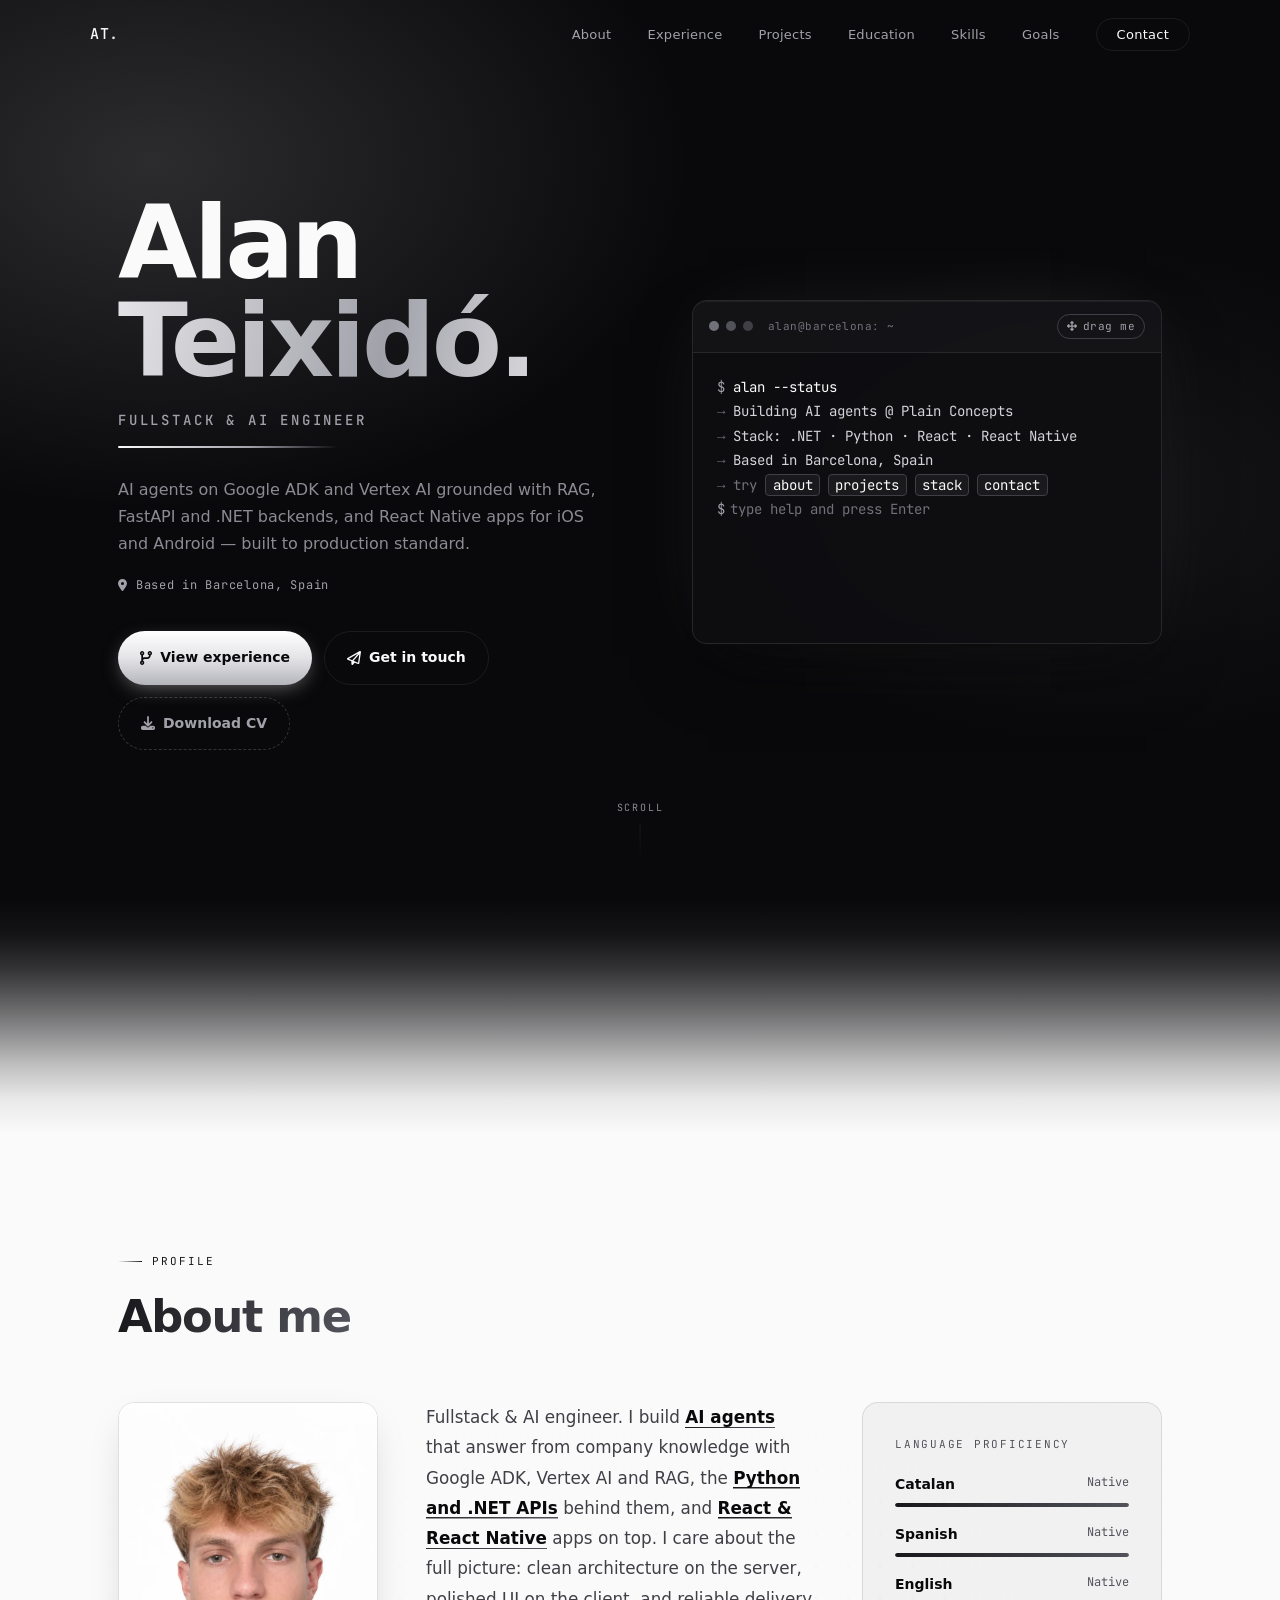
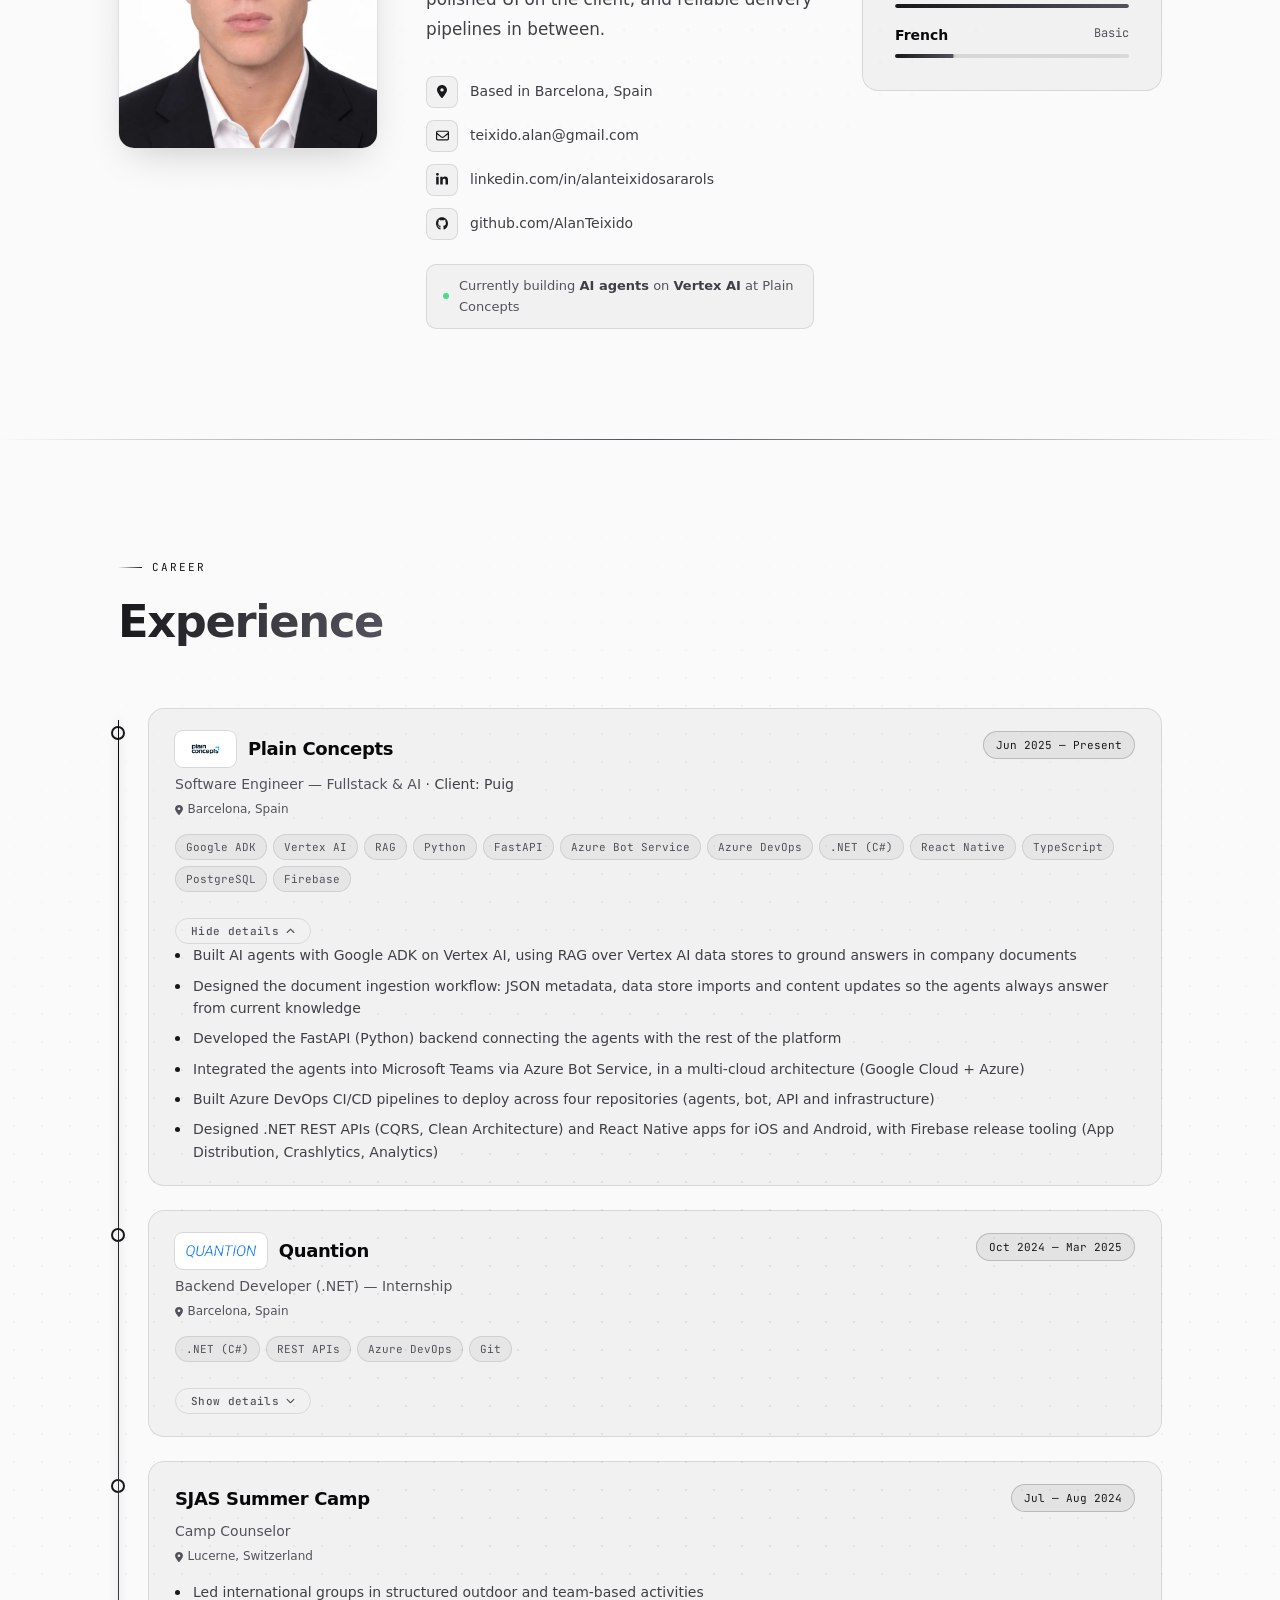
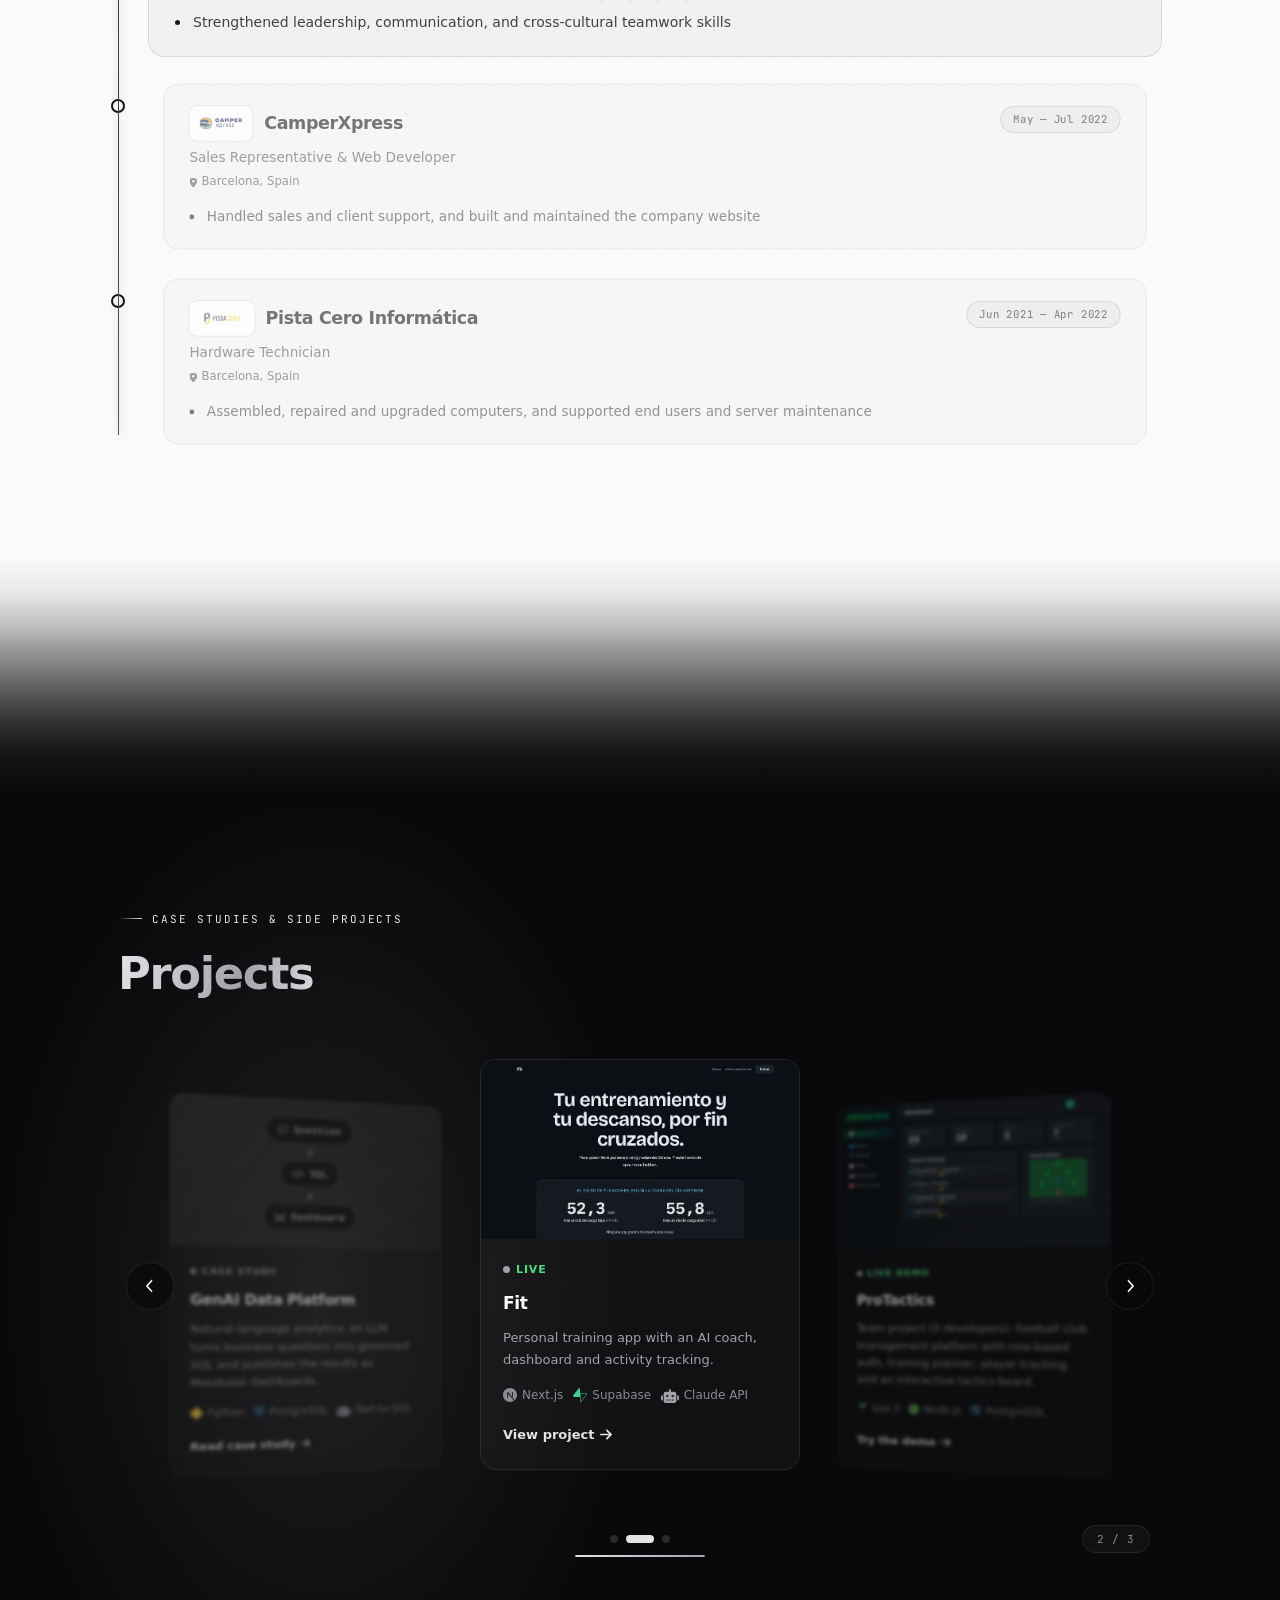
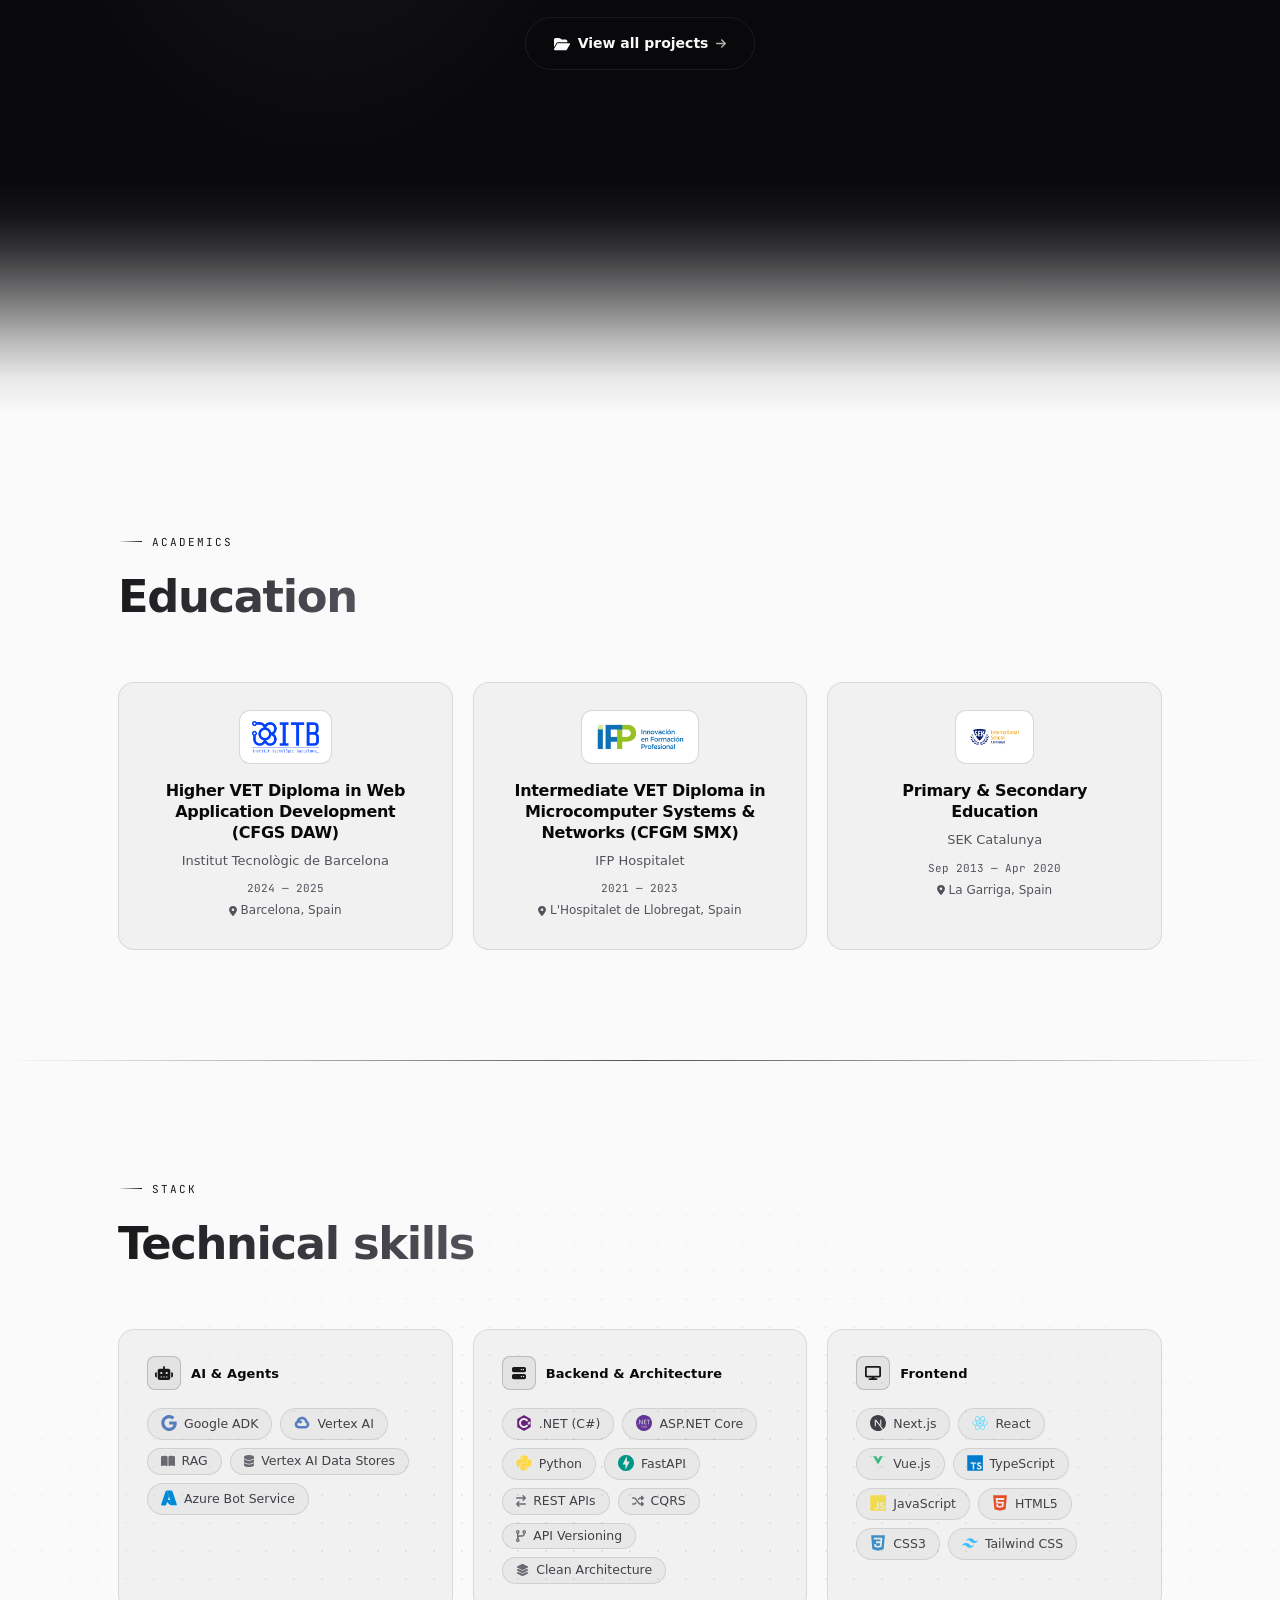
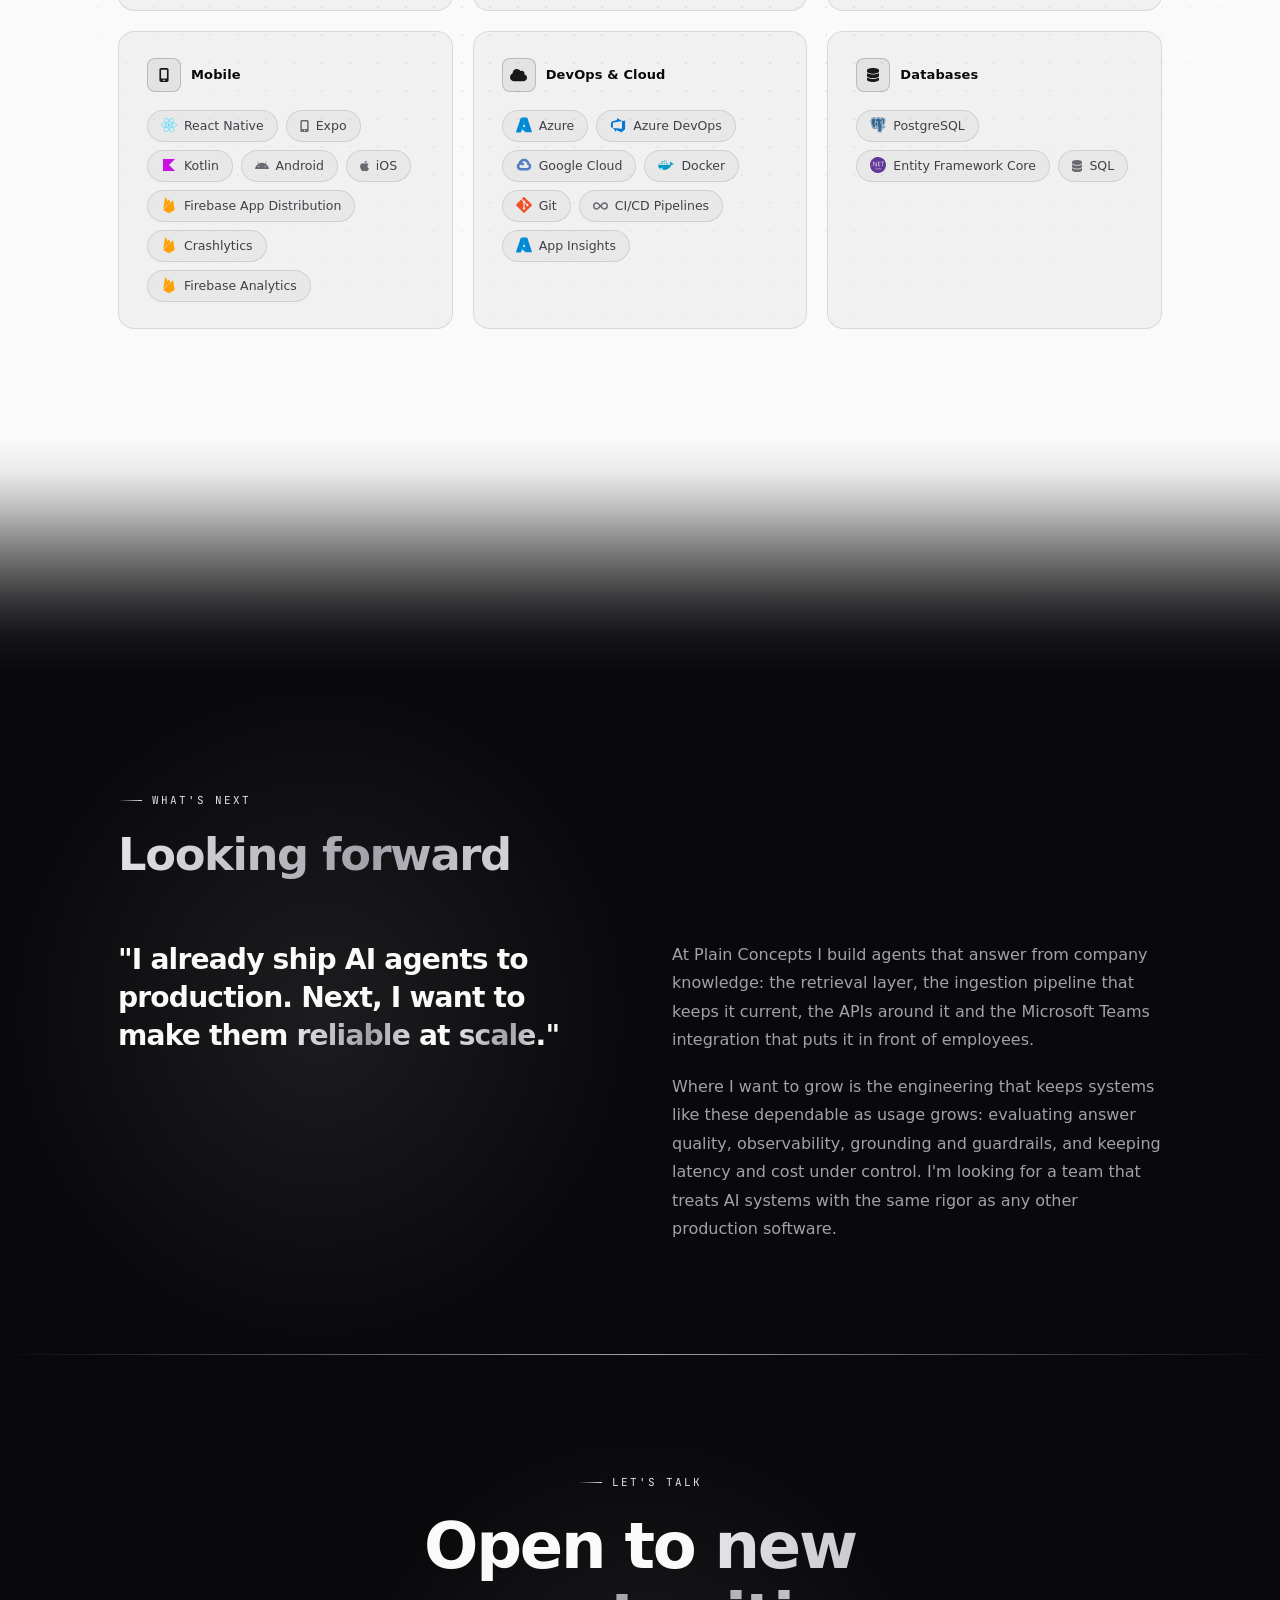
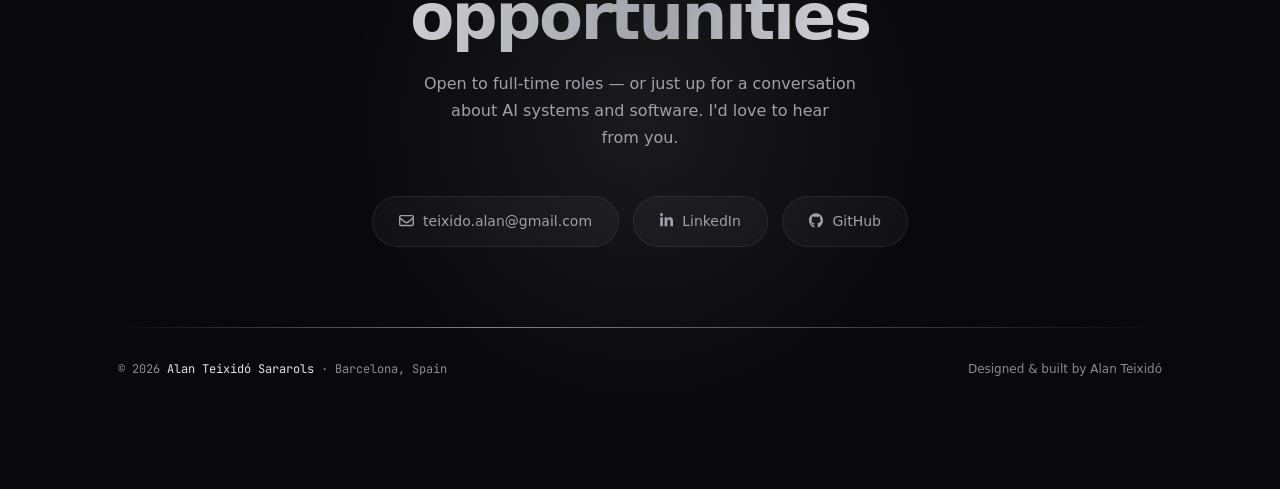
==== index.html @ acd5cee2 "feat: Plain Concepts start date (June 2025)" ====
<!doctype html>
<html lang="en">
  <head>
    <meta charset="UTF-8" />
    <meta name="viewport" content="width=device-width, initial-scale=1.0" />
    <script>
      /* Hero intro runs once per session (per tab). With reduced motion it is
         the calm version: fades and typing, nothing moves (see style.css).
         Without this class every hero element is visible from the first paint. */
      try {
        if (!sessionStorage.getItem('at-intro')) {
          sessionStorage.setItem('at-intro', '1');
          document.documentElement.classList.add('intro');
        }
      } catch (e) {}
    </script>
    <title>Alan Teixidó | Fullstack &amp; AI Engineer — Agents, APIs &amp; Mobile Apps</title>
    <meta name="description" content="Fullstack & AI Engineer building AI agents (Google ADK, Vertex AI, RAG), .NET and Python APIs, and React Native apps. Based in Barcelona, Spain." />
    <meta name="keywords" content="Alan Teixidó, AI engineer, fullstack engineer, AI agents, Google ADK, Vertex AI, RAG, FastAPI, Python, .NET, React Native, TypeScript, Barcelona" />
    <meta name="author" content="Alan Teixidó" />
    <meta name="robots" content="index, follow" />

    <!-- Canonical -->
    <link rel="canonical" href="https://alanteixido.dev/" />

    <!-- Open Graph -->
    <meta property="og:type"        content="website" />
    <meta property="og:url"         content="https://alanteixido.dev/" />
    <meta property="og:title"       content="Alan Teixidó | Fullstack & AI Engineer — Agents, APIs & Mobile Apps" />
    <meta property="og:description" content="Fullstack & AI Engineer building AI agents (Google ADK, Vertex AI, RAG), .NET and Python APIs, and React Native apps. Based in Barcelona, Spain." />
    <meta property="og:image"       content="https://alanteixido.dev/images/og-image.jpg?v=cf0322b3" />
    <meta property="og:image:width"  content="1200" />
    <meta property="og:image:height" content="630" />
    <meta property="og:image:alt"    content="Alan Teixidó — Fullstack & AI Engineer" />

    <!-- Twitter Card -->
    <meta name="twitter:card"        content="summary_large_image" />
    <meta name="twitter:title"       content="Alan Teixidó | Fullstack & AI Engineer — Agents, APIs & Mobile Apps" />
    <meta name="twitter:description" content="Fullstack & AI Engineer building AI agents (Google ADK, Vertex AI, RAG), .NET and Python APIs, and React Native apps. Based in Barcelona, Spain." />
    <meta name="twitter:image"       content="https://alanteixido.dev/images/og-image.jpg?v=cf0322b3" />

    <link rel="icon" type="image/svg+xml" href="favicon.svg?v=673fcd8c" />

    <!-- Fonts: self-hosted (@font-face at the top of style.css). The headline
         and body faces are preloaded because the first screen needs them. -->
    <link rel="preload" href="fonts/space-grotesk-v22-latin.woff2?v=0f3474ee" as="font" type="font/woff2" crossorigin />
    <link rel="preload" href="fonts/plus-jakarta-sans-v12-latin.woff2?v=a180dc40" as="font" type="font/woff2" crossorigin />

    <!-- Icons: only the ones in use, as CSS masks (scripts/build-icons.js) -->
    <link rel="stylesheet" href="icons.css?v=36da3a7d" />

    <!-- Styles -->
    <link rel="stylesheet" href="style.css?v=a8df3bdc" />

    <meta name="theme-color" content="#09090b" />

    <!-- Structured data (SEO) -->
    <script type="application/ld+json">
    {
      "@context": "https://schema.org",
      "@type": "Person",
      "name": "Alan Teixidó",
      "url": "https://alanteixido.dev/",
      "image": "https://alanteixido.dev/images/alan-teixido.jpg?v=fb3fc7eb",
      "jobTitle": "Fullstack & AI Engineer",
      "worksFor": { "@type": "Organization", "name": "Plain Concepts" },
      "address": { "@type": "PostalAddress", "addressLocality": "Barcelona", "addressCountry": "ES" },
      "email": "mailto:teixido.alan@gmail.com",
      "sameAs": [
        "https://www.linkedin.com/in/alanteixidosararols",
        "https://github.com/AlanTeixido"
      ],
      "knowsAbout": ["AI agents", "Google ADK", "Vertex AI", "Retrieval-augmented generation", "Python", "FastAPI", ".NET", "C#", "ASP.NET Core", "React", "React Native", "TypeScript", "PostgreSQL", "Azure", "Google Cloud", "Azure DevOps"],
      "knowsLanguage": ["ca", "es", "en", "fr"]
    }
    </script>
  </head>
  <body>
    <a href="#about" class="skip-link">Skip to content</a>

    <!-- ─── NAV ─────────────────────────────────────────────────────────── -->
    <nav id="navbar">
      <div class="nav-inner">
        <a href="#hero" class="nav-logo">AT<span>.</span></a>
        <ul class="nav-links">
          <li><a href="#about">About</a></li>
          <li><a href="#experience">Experience</a></li>
          <li><a href="#projects">Projects</a></li>
          <li><a href="#education">Education</a></li>
          <li><a href="#skills">Skills</a></li>
          <li><a href="#goals">Goals</a></li>
          <li><a href="#contact" class="nav-cta">Contact</a></li>
        </ul>
        <button class="hamburger" id="hamburger" aria-label="Open menu" aria-expanded="false" aria-controls="mobileMenu">
          <span></span><span></span><span></span>
        </button>
      </div>
    </nav>

    <!-- Mobile nav (toggled by hamburger) -->
    <nav class="mobile-menu" id="mobileMenu">
      <a href="#about" onclick="closeMobile()">About</a>
      <a href="#experience" onclick="closeMobile()">Experience</a>
      <a href="#projects" onclick="closeMobile()">Projects</a>
      <a href="#education" onclick="closeMobile()">Education</a>
      <a href="#skills" onclick="closeMobile()">Skills</a>
      <a href="#goals" onclick="closeMobile()">Goals</a>
      <a href="#contact" onclick="closeMobile()">Contact</a>
    </nav>

    <!-- ─── HERO ─────────────────────────────────────────────────────────── -->
    <section id="hero" data-section-theme="dark">
      <div class="container">
        <div class="hero-grid">
          <div class="hero-content">
            <h1 class="hero-name">
              <span class="hero-line1">Alan</span><br />
              <span class="line2">Teixidó.</span>
            </h1>

            <p class="hero-title">Fullstack &amp; AI Engineer</p>
            <div class="hero-rule" aria-hidden="true"></div>

            <p class="hero-tagline">
              AI agents on Google ADK and Vertex AI grounded with RAG, FastAPI
              and .NET backends, and React Native apps for iOS and Android —
              built to production standard.
            </p>

            <p class="hero-location">
              <i class="fa-solid fa-location-dot" aria-hidden="true"></i>
              Based in Barcelona, Spain
            </p>

            <div class="hero-actions">
              <a href="#experience" class="btn btn-primary">
                <i class="fa-solid fa-code-branch"></i> View experience
              </a>
              <a href="#contact" class="btn btn-secondary">
                <i class="fa-regular fa-paper-plane"></i> Get in touch
              </a>
              <a href="/cv/Alan_Teixido_CV.pdf" download class="btn btn-ghost">
                <i class="fa-solid fa-download"></i> Download CV
              </a>
            </div>
          </div>

          <!-- Status terminal: real text, typed out after the intro on the first visit -->
          <aside class="hero-term" aria-label="Terminal">
            <div class="term-bar" aria-hidden="true">
              <span class="term-dot"></span><span class="term-dot"></span><span class="term-dot"></span>
              <span class="term-name">alan@barcelona: ~</span>
            </div>
            <div class="term-body">
              <p class="term-line"><span class="term-prompt">$</span> <span class="term-cmd">alan --status</span></p>
              <p class="term-line"><span class="term-arrow">→</span> Building AI agents @ Plain Concepts</p>
              <p class="term-line"><span class="term-arrow">→</span> Stack: .NET · Python · React · React&nbsp;Native</p>
              <p class="term-line"><span class="term-arrow">→</span> Based in Barcelona, Spain</p>
              <!-- terminal.js turns the chips into buttons and this prompt into an input -->
              <p class="term-hint"><span class="term-arrow">→</span> try <span class="term-chip">about</span> <span class="term-chip">projects</span> <span class="term-chip">stack</span> <span class="term-chip">contact</span></p>
              <p class="term-prompt-line"><span class="term-prompt">$</span> <span class="term-caret" aria-hidden="true"></span></p>
            </div>
          </aside>
        </div>
      </div>

      <div class="hero-scroll-hint">
        <span>Scroll</span>
        <div class="scroll-line"></div>
      </div>
    </section>

    <!-- ─── ABOUT ────────────────────────────────────────────────────────── -->
    <section id="about" data-section-theme="light">
      <div class="container">
        <div class="reveal">
          <span class="section-label">Profile</span>
          <h2 class="section-title">About me</h2>
        </div>

        <div class="about-grid">
          <!-- Photo -->
          <div class="about-photo-col reveal reveal-delay-1">
            <div class="about-photo-wrap">
              <img
                src="images/alan-teixido.webp?v=03eca435"
                alt="Alan Teixidó, Fullstack &amp; AI Engineer"
                class="about-photo"
                width="720"
                height="960"
                loading="lazy"
                decoding="async"
              />
            </div>
          </div>

          <!-- Bio + contact -->
          <div class="about-left reveal reveal-delay-2">
            <p class="about-bio">
              Fullstack &amp; AI engineer. I build <strong>AI agents</strong>
              that answer from company knowledge with Google ADK, Vertex AI and
              RAG, the <strong>Python and .NET APIs</strong> behind them, and
              <strong>React &amp; React Native</strong> apps on top. I care
              about the full picture: clean architecture on the server,
              polished UI on the client, and reliable delivery pipelines in
              between.
            </p>
            <ul class="about-contact-list">
              <li>
                <i class="fa-solid fa-location-dot"></i>
                Based in Barcelona, Spain
              </li>
              <li>
                <i class="fa-regular fa-envelope"></i>
                <a href="mailto:teixido.alan@gmail.com"
                  >teixido.alan@gmail.com</a
                >
              </li>
              <li>
                <i class="fa-brands fa-linkedin-in"></i>
                <a href="https://www.linkedin.com/in/alanteixidosararols" target="_blank" rel="noopener">linkedin.com/in/alanteixidosararols</a>
              </li>
              <li>
                <i class="fa-brands fa-github"></i>
                <a href="https://github.com/AlanTeixido" target="_blank" rel="noopener">github.com/AlanTeixido</a>
              </li>
            </ul>

            <div class="about-status">
              <div class="about-status-dot"></div>
              <span>Currently building <strong>AI agents</strong> on <strong>Vertex AI</strong> at Plain Concepts</span>
            </div>
          </div>

          <!-- Languages -->
          <div class="about-right reveal reveal-delay-3">
            <div class="about-card">
              <div class="about-card-title">Language proficiency</div>
              <div class="langs-grid">
                <div class="lang-item">
                  <div class="lang-top">
                    <span class="lang-name">Catalan</span>
                    <span class="lang-level">Native</span>
                  </div>
                  <div class="lang-bar">
                    <div class="lang-bar-fill" data-width="1"></div>
                  </div>
                </div>
                <div class="lang-item">
                  <div class="lang-top">
                    <span class="lang-name">Spanish</span>
                    <span class="lang-level">Native</span>
                  </div>
                  <div class="lang-bar">
                    <div class="lang-bar-fill" data-width="1"></div>
                  </div>
                </div>
                <div class="lang-item">
                  <div class="lang-top">
                    <span class="lang-name">English</span>
                    <span class="lang-level">Native</span>
                  </div>
                  <div class="lang-bar">
                    <div class="lang-bar-fill" data-width="1"></div>
                  </div>
                </div>
                <div class="lang-item">
                  <div class="lang-top">
                    <span class="lang-name">French</span>
                    <span class="lang-level">Basic</span>
                  </div>
                  <div class="lang-bar">
                    <div class="lang-bar-fill" data-width="0.25"></div>
                  </div>
                </div>
              </div>
            </div>
          </div>
        </div>
      </div>
    </section>

    <!-- ─── EXPERIENCE ────────────────────────────────────────────────────── -->
    <section id="experience" data-section-theme="light">
      <div class="container">
        <div class="experience-header reveal">
          <span class="section-label">Career</span>
          <h2 class="section-title">Experience</h2>
        </div>

        <div class="timeline">
          <!-- Plain Concepts -->
          <div class="timeline-item reveal reveal-delay-1">
            <div class="timeline-dot"></div>
            <div class="timeline-card">
              <div class="timeline-header">
                <div class="timeline-company-wrap">
                  <div class="timeline-logo">
                    <img src="images/logo_plain.png?v=20c978dc" alt="Plain Concepts" loading="lazy" />
                  </div>
                  <div class="timeline-company">Plain Concepts</div>
                </div>
                <div class="timeline-period">Jun 2025 — Present</div>
              </div>
              <div class="timeline-role">
                Software Engineer — Fullstack &amp; AI
                <span class="timeline-client">· Client: Puig</span>
              </div>
              <div class="timeline-location">
                <i class="fa-solid fa-location-dot" style="font-size: 10px"></i>
                Barcelona, Spain
              </div>
              <div class="timeline-stack">
                <span class="stack-pill">Google ADK</span>
                <span class="stack-pill">Vertex AI</span>
                <span class="stack-pill">RAG</span>
                <span class="stack-pill">Python</span>
                <span class="stack-pill">FastAPI</span>
                <span class="stack-pill">Azure Bot Service</span>
                <span class="stack-pill">Azure DevOps</span>
                <span class="stack-pill">.NET (C#)</span>
                <span class="stack-pill">React Native</span>
                <span class="stack-pill">TypeScript</span>
                <span class="stack-pill">PostgreSQL</span>
                <span class="stack-pill">Firebase</span>
              </div>
              <ul class="timeline-bullets">
                <li>
                  Built AI agents with Google ADK on Vertex AI, using RAG over
                  Vertex AI data stores to ground answers in company documents
                  <!-- TODO: métrica (p. ej. nº de agentes, documentos o usuarios) -->
                </li>
                <li>
                  Designed the document ingestion workflow: JSON metadata, data
                  store imports and content updates so the agents always answer
                  from current knowledge
                  <!-- TODO: métrica (p. ej. volumen de documentos, frecuencia de actualización) -->
                </li>
                <li>
                  Developed the FastAPI (Python) backend connecting the agents
                  with the rest of the platform
                </li>
                <li>
                  Integrated the agents into Microsoft Teams via Azure Bot
                  Service, in a multi-cloud architecture (Google Cloud + Azure)
                  <!-- TODO: métrica (p. ej. empleados con acceso) -->
                </li>
                <li>
                  Built Azure DevOps CI/CD pipelines to deploy across four
                  repositories (agents, bot, API and infrastructure)
                  <!-- TODO: métrica (p. ej. tiempo de despliegue) -->
                </li>
                <li>
                  Designed .NET REST APIs (CQRS, Clean Architecture) and React
                  Native apps for iOS and Android, with Firebase release tooling
                  (App Distribution, Crashlytics, Analytics)
                  <!-- TODO: métrica (p. ej. crash-free rate, tiempo de release) -->
                </li>
              </ul>
            </div>
          </div>

          <!-- Quantion -->
          <div class="timeline-item reveal reveal-delay-2">
            <div class="timeline-dot"></div>
            <div class="timeline-card">
              <div class="timeline-header">
                <div class="timeline-company-wrap">
                  <div class="timeline-logo">
                    <img src="images/logo_quantion.png?v=ba24d74d" alt="Quantion" loading="lazy" />
                  </div>
                  <div class="timeline-company">Quantion</div>
                </div>
                <div class="timeline-period">Oct 2024 — Mar 2025</div>
              </div>
              <div class="timeline-role">
                Backend Developer (.NET) — Internship
              </div>
              <div class="timeline-location">
                <i class="fa-solid fa-location-dot" style="font-size: 10px"></i>
                Barcelona, Spain
              </div>
              <div class="timeline-stack">
                <span class="stack-pill">.NET (C#)</span>
                <span class="stack-pill">REST APIs</span>
                <span class="stack-pill">Azure DevOps</span>
                <span class="stack-pill">Git</span>
              </div>
              <ul class="timeline-bullets">
                <li>
                  Shipped backend features in .NET (C#) within a live
                  production codebase from day one
                </li>
                <li>
                  Built and validated REST API endpoints with automated test
                  coverage to ensure reliability
                </li>
                <li>
                  Refactored legacy code applying Clean Code principles and
                  established architectural patterns
                </li>
                <li>
                  Contributed to iterative delivery cycles within a
                  cross-functional Scrum team
                </li>
              </ul>
            </div>
          </div>

          <!-- SJAS -->
          <div class="timeline-item reveal reveal-delay-3">
            <div class="timeline-dot"></div>
            <div class="timeline-card non-tech non-tech--visible">
              <div class="timeline-header">
                <div class="timeline-company">SJAS Summer Camp</div>
                <div class="timeline-period">Jul — Aug 2024</div>
              </div>
              <div class="timeline-role">Camp Counselor</div>
              <div class="timeline-location">
                <i class="fa-solid fa-location-dot" style="font-size: 10px"></i>
                Lucerne, Switzerland
              </div>
              <ul class="timeline-bullets">
                <li>
                  Led international groups in structured outdoor and team-based
                  activities
                </li>
                <li>
                  Strengthened leadership, communication, and cross-cultural
                  teamwork skills
                </li>
              </ul>
            </div>
          </div>

          <!-- CamperXpress -->
          <div class="timeline-item reveal reveal-delay-4">
            <div class="timeline-dot"></div>
            <div class="timeline-card non-tech">
              <div class="timeline-header">
                <div class="timeline-company-wrap">
                  <div class="timeline-logo">
                    <img src="images/logo_camper.webp?v=48087310" alt="CamperXpress" loading="lazy" />
                  </div>
                  <div class="timeline-company">CamperXpress</div>
                </div>
                <div class="timeline-period">May — Jul 2022</div>
              </div>
              <div class="timeline-role">
                Sales Representative &amp; Web Developer
              </div>
              <div class="timeline-location">
                <i class="fa-solid fa-location-dot" style="font-size: 10px"></i>
                Barcelona, Spain
              </div>
              <ul class="timeline-bullets">
                <li>Handled sales and client support, and built and maintained the company website</li>
              </ul>
            </div>
          </div>

          <!-- Pista Cero -->
          <div class="timeline-item reveal reveal-delay-5">
            <div class="timeline-dot"></div>
            <div class="timeline-card non-tech">
              <div class="timeline-header">
                <div class="timeline-company-wrap">
                  <div class="timeline-logo">
                    <img
                      src="images/logo_pistazero.webp?v=5b0f1dd9" loading="lazy"
                      alt="Pista Cero Informática"
                    />
                  </div>
                  <div class="timeline-company">Pista Cero Informática</div>
                </div>
                <div class="timeline-period">Jun 2021 — Apr 2022</div>
              </div>
              <div class="timeline-role">Hardware Technician</div>
              <div class="timeline-location">
                <i class="fa-solid fa-location-dot" style="font-size: 10px"></i>
                Barcelona, Spain
              </div>
              <ul class="timeline-bullets">
                <li>Assembled, repaired and upgraded computers, and supported end users and server maintenance</li>
              </ul>
            </div>
          </div>
        </div>
      </div>
    </section>

    <!-- ─── PERSONAL PROJECTS ────────────────────────────────────────────── -->
    <section id="projects" data-section-theme="dark">
      <div class="container">
        <div class="reveal">
          <span class="section-label">Case studies &amp; side projects</span>
          <h2 class="section-title">Projects</h2>
        </div>

        <!-- ─── 3D PROJECTS CAROUSEL ──────────────────────────────────── -->
        <div class="proj-car-wrap reveal">

          <a href="projects.html#genai-data-platform" class="pp-card proj-slide" data-idx="0">
            <div class="pp-thumb pp-thumb--flow" aria-hidden="true">
              <div class="pp-flow">
                <span class="pp-flow-step"><i class="fa-regular fa-comment"></i>Question</span>
                <i class="fa-solid fa-arrow-down pp-flow-arrow"></i>
                <span class="pp-flow-step"><i class="fa-solid fa-code"></i>SQL</span>
                <i class="fa-solid fa-arrow-down pp-flow-arrow"></i>
                <span class="pp-flow-step"><i class="fa-solid fa-chart-column"></i>Dashboard</span>
              </div>
            </div>
            <div class="pp-body">
              <div class="pp-live pp-live--case"><span class="fp-live-dot"></span> Case study</div>
              <h3 class="pp-title">GenAI Data Platform</h3>
              <p class="pp-desc">Natural-language analytics: an LLM turns business questions into governed SQL and publishes the results as Metabase dashboards.</p>
              <div class="pp-tech">
                <span><i class="devicon-python-plain colored"></i> Python</span>
                <span><i class="devicon-postgresql-plain colored"></i> PostgreSQL</span>
                <span><i class="fa-solid fa-robot" style="color:var(--accent-cyan)"></i> Text-to-SQL</span>
              </div>
              <div class="pp-cta">Read case study <i class="fa-solid fa-arrow-right"></i></div>
            </div>
          </a>

          <a href="https://fit.alanteixido.dev" target="_blank" rel="noopener" class="pp-card proj-slide" data-idx="1">
            <div class="pp-thumb">
              <img src="images/fit_preview.webp?v=8e557abe" alt="Fit — training and recovery app" loading="lazy" />
            </div>
            <div class="pp-body">
              <div class="pp-live"><span class="fp-live-dot"></span> Live</div>
              <h3 class="pp-title">Fit</h3>
              <p class="pp-desc">Personal training app with an AI coach, dashboard and activity tracking.</p>
              <div class="pp-tech">
                <span><i class="devicon-nextjs-plain"></i> Next.js</span>
                <span><i class="devicon-supabase-plain colored"></i> Supabase</span>
                <span><i class="fa-solid fa-robot" style="color:var(--accent-cyan)"></i> Claude API</span>
              </div>
              <div class="pp-cta">View project <i class="fa-solid fa-arrow-right"></i></div>
            </div>
          </a>

          <a href="https://alanteixido.github.io/ProTactics/" target="_blank" rel="noopener" class="pp-card proj-slide" data-idx="2">
            <div class="pp-thumb">
              <img src="images/protactics_preview.svg?v=bac0905b" alt="ProTactics — Football Club Management" loading="lazy" />
            </div>
            <div class="pp-body">
              <div class="pp-live"><span class="fp-live-dot"></span> Live demo</div>
              <h3 class="pp-title">ProTactics</h3>
              <p class="pp-desc">Team project (3 developers): football club management platform with role-based auth, training planner, player tracking and an interactive tactics board.</p>
              <div class="pp-tech">
                <span><i class="devicon-vuejs-plain colored"></i> Vue 3</span>
                <span><i class="devicon-nodejs-plain colored"></i> Node.js</span>
                <span><i class="devicon-postgresql-plain colored"></i> PostgreSQL</span>
              </div>
              <div class="pp-cta">Try the demo <i class="fa-solid fa-arrow-right"></i></div>
            </div>
          </a>

          <!-- Navigation -->
          <button class="proj-nav-btn proj-prev" id="projPrev" aria-label="Previous project">
            <i class="fa-solid fa-chevron-left"></i>
          </button>
          <button class="proj-nav-btn proj-next" id="projNext" aria-label="Next project">
            <i class="fa-solid fa-chevron-right"></i>
          </button>

          <!-- Dots -->
          <div class="proj-dots" id="projDots">
            <button class="proj-dot" data-idx="0" aria-label="GenAI Data Platform"></button>
            <button class="proj-dot" data-idx="1" aria-label="Fit"></button>
            <button class="proj-dot" data-idx="2" aria-label="ProTactics"></button>
          </div>

          <!-- Counter -->
          <div class="proj-counter" id="projCounter">1 / 3</div>

          <!-- Progress bar -->
          <div class="proj-progress">
            <div class="proj-progress-bar filling" id="projProgress"></div>
          </div>

        </div>

        <div class="work-cta reveal">
          <a href="projects.html" class="btn btn-secondary">
            <i class="fa-solid fa-folder-open"></i> View all projects
            <i class="fa-solid fa-arrow-right" style="font-size:11px;opacity:0.7"></i>
          </a>
        </div>

      </div>
    </section>

    <!-- ─── EDUCATION ─────────────────────────────────────────────────────── -->
    <section id="education" data-section-theme="light">
      <div class="container">
        <div class="reveal">
          <span class="section-label">Academics</span>
          <h2 class="section-title">Education</h2>
        </div>

        <div class="edu-grid">
          <div class="edu-card reveal reveal-delay-1">
            <div class="edu-card-logo">
              <img
                src="images/logo_ITB.webp?v=72e62b2f"
                alt="Institut Tecnològic de Barcelona"
                loading="lazy"
              />
            </div>
            <div class="edu-degree">Higher VET Diploma in Web Application Development (CFGS DAW)</div>
            <div class="edu-institution">Institut Tecnològic de Barcelona</div>
            <div class="edu-period">2024 — 2025<!-- TODO: confirmar fechas --></div>
            <div class="edu-location">
              <i class="fa-solid fa-location-dot" style="font-size: 10px"></i>
              Barcelona, Spain
            </div>
          </div>

          <div class="edu-card reveal reveal-delay-2">
            <div class="edu-card-logo">
              <img src="images/logo_ifp.webp?v=8ff64457" alt="IFP Hospitalet" loading="lazy" />
            </div>
            <div class="edu-degree">
              Intermediate VET Diploma in Microcomputer Systems &amp; Networks (CFGM SMX)
            </div>
            <div class="edu-institution">IFP Hospitalet</div>
            <div class="edu-period">2021 — 2023</div>
            <div class="edu-location">
              <i class="fa-solid fa-location-dot" style="font-size: 10px"></i>
              L'Hospitalet de Llobregat, Spain
            </div>
          </div>

          <div class="edu-card reveal reveal-delay-3">
            <div class="edu-card-logo">
              <img src="images/logo_sek.webp?v=1deb7106" alt="SEK Catalunya" loading="lazy" />
            </div>
            <div class="edu-degree">Primary &amp; Secondary Education</div>
            <div class="edu-institution">
              <a href="https://catalunya.sek.es/" target="_blank" rel="noopener">SEK Catalunya</a>
            </div>
            <div class="edu-period">Sep 2013 — Apr 2020</div>
            <div class="edu-location">
              <i class="fa-solid fa-location-dot" style="font-size: 10px"></i>
              La Garriga, Spain
            </div>
          </div>
        </div>
      </div>
    </section>

    <!-- ─── SKILLS ────────────────────────────────────────────────────────── -->
    <section id="skills" data-section-theme="light">
      <div class="container">
        <div class="reveal">
          <span class="section-label">Stack</span>
          <h2 class="section-title">Technical skills</h2>
        </div>

        <div class="skills-grid">
          <!-- AI & Agents -->
          <div class="skill-group reveal reveal-delay-1">
            <div class="skill-group-header">
              <div class="skill-group-icon">
                <i class="fa-solid fa-robot"></i>
              </div>
              <div class="skill-group-name">AI &amp; Agents</div>
            </div>
            <div class="skill-pills">
              <span class="skill-pill"><i class="devicon-google-plain colored"></i>Google ADK</span>
              <span class="skill-pill"><i class="devicon-googlecloud-plain colored"></i>Vertex AI</span>
              <span class="skill-pill"><i class="fa-solid fa-book-open skill-icon-fa"></i>RAG</span>
              <span class="skill-pill"><i class="fa-solid fa-database skill-icon-fa"></i>Vertex AI Data Stores</span>
              <span class="skill-pill"><i class="devicon-azure-plain colored"></i>Azure Bot Service</span>
            </div>
          </div>

          <!-- Backend & Architecture -->
          <div class="skill-group reveal reveal-delay-2">
            <div class="skill-group-header">
              <div class="skill-group-icon">
                <i class="fa-solid fa-server"></i>
              </div>
              <div class="skill-group-name">Backend &amp; Architecture</div>
            </div>
            <div class="skill-pills">
              <span class="skill-pill"><i class="devicon-csharp-plain colored"></i>.NET (C#)</span>
              <span class="skill-pill"><i class="devicon-dotnetcore-plain colored"></i>ASP.NET Core</span>
              <span class="skill-pill"><i class="devicon-python-plain colored"></i>Python</span>
              <span class="skill-pill"><i class="devicon-fastapi-plain colored"></i>FastAPI</span>
              <span class="skill-pill"><i class="fa-solid fa-arrow-right-arrow-left skill-icon-fa"></i>REST APIs</span>
              <span class="skill-pill"><i class="fa-solid fa-shuffle skill-icon-fa"></i>CQRS</span>
              <span class="skill-pill"><i class="fa-solid fa-code-branch skill-icon-fa"></i>API Versioning</span>
              <span class="skill-pill"><i class="fa-solid fa-layer-group skill-icon-fa"></i>Clean Architecture</span>
            </div>
          </div>

          <!-- Frontend -->
          <div class="skill-group reveal reveal-delay-3">
            <div class="skill-group-header">
              <div class="skill-group-icon">
                <i class="fa-solid fa-display"></i>
              </div>
              <div class="skill-group-name">Frontend</div>
            </div>
            <div class="skill-pills">
              <span class="skill-pill"><i class="devicon-nextjs-plain"></i>Next.js</span>
              <span class="skill-pill"><i class="devicon-react-original colored"></i>React</span>
              <span class="skill-pill"><i class="devicon-vuejs-plain colored"></i>Vue.js</span>
              <span class="skill-pill"><i class="devicon-typescript-original colored"></i>TypeScript</span>
              <span class="skill-pill"><i class="devicon-javascript-plain colored"></i>JavaScript</span>
              <span class="skill-pill"><i class="devicon-html5-plain colored"></i>HTML5</span>
              <span class="skill-pill"><i class="devicon-css3-plain colored"></i>CSS3</span>
              <span class="skill-pill"><i class="devicon-tailwindcss-plain colored"></i>Tailwind CSS</span>
            </div>
          </div>

          <!-- Mobile -->
          <div class="skill-group reveal reveal-delay-4">
            <div class="skill-group-header">
              <div class="skill-group-icon">
                <i class="fa-solid fa-mobile-screen"></i>
              </div>
              <div class="skill-group-name">Mobile</div>
            </div>
            <div class="skill-pills">
              <span class="skill-pill"><i class="devicon-react-original colored"></i>React Native</span>
              <span class="skill-pill"><i class="fa-solid fa-mobile-screen-button skill-icon-fa"></i>Expo</span>
              <span class="skill-pill"><i class="devicon-kotlin-plain colored"></i>Kotlin</span>
              <span class="skill-pill"><i class="fa-brands fa-android skill-icon-fa"></i>Android</span>
              <span class="skill-pill"><i class="fa-brands fa-apple skill-icon-fa"></i>iOS</span>
              <span class="skill-pill"><i class="devicon-firebase-plain colored"></i>Firebase App Distribution</span>
              <span class="skill-pill"><i class="devicon-firebase-plain colored"></i>Crashlytics</span>
              <span class="skill-pill"><i class="devicon-firebase-plain colored"></i>Firebase Analytics</span>
            </div>
          </div>

          <!-- DevOps & Cloud -->
          <div class="skill-group reveal reveal-delay-5">
            <div class="skill-group-header">
              <div class="skill-group-icon">
                <i class="fa-solid fa-cloud"></i>
              </div>
              <div class="skill-group-name">DevOps &amp; Cloud</div>
            </div>
            <div class="skill-pills">
              <span class="skill-pill"><i class="devicon-azure-plain colored"></i>Azure</span>
              <span class="skill-pill"><i class="devicon-azuredevops-plain colored"></i>Azure DevOps</span>
              <span class="skill-pill"><i class="devicon-googlecloud-plain colored"></i>Google Cloud</span>
              <span class="skill-pill"><i class="devicon-docker-plain colored"></i>Docker</span>
              <span class="skill-pill"><i class="devicon-git-plain colored"></i>Git</span>
              <span class="skill-pill"><i class="fa-solid fa-infinity skill-icon-fa"></i>CI/CD Pipelines</span>
              <span class="skill-pill"><i class="devicon-azure-plain colored"></i>App Insights</span>
            </div>
          </div>

          <!-- Databases -->
          <div class="skill-group reveal reveal-delay-1">
            <div class="skill-group-header">
              <div class="skill-group-icon">
                <i class="fa-solid fa-database"></i>
              </div>
              <div class="skill-group-name">Databases</div>
            </div>
            <div class="skill-pills">
              <span class="skill-pill"><i class="devicon-postgresql-plain colored"></i>PostgreSQL</span>
              <span class="skill-pill"><i class="devicon-dotnetcore-plain colored"></i>Entity Framework Core</span>
              <span class="skill-pill"><i class="fa-solid fa-database skill-icon-fa"></i>SQL</span>
            </div>
          </div>
        </div>
      </div>
    </section>

    <!-- ─── LOOKING FORWARD / GOALS ─────────────────────────────────────────── -->
    <section id="goals" data-section-theme="dark">
      <div class="container">
        <div class="reveal">
          <span class="section-label">What's Next</span>
          <h2 class="section-title">Looking forward</h2>
        </div>

        <div class="goals-layout">
          <p class="goals-quote reveal reveal-delay-1">
            "I already ship AI agents to production. Next, I want to make them
            <span class="gradient-text">reliable</span> at
            <span class="gradient-text">scale</span>."
          </p>

          <div class="goals-text reveal reveal-delay-2">
            <p class="goals-body">
              At Plain Concepts I build agents that answer from company
              knowledge: the retrieval layer, the ingestion pipeline that keeps
              it current, the APIs around it and the Microsoft Teams
              integration that puts it in front of employees.
            </p>
            <p class="goals-body">
              Where I want to grow is the engineering that keeps systems like
              these dependable as usage grows: evaluating answer quality,
              observability, grounding and guardrails, and keeping latency and
              cost under control. I'm looking for a team that treats AI
              systems with the same rigor as any other production software.
            </p>
          </div>
        </div>
      </div>
    </section>

    <!-- ─── CONTACT / FOOTER ──────────────────────────────────────────────── -->
    <section id="contact" data-section-theme="dark">
      <div class="container">
        <div class="contact-inner">
          <div class="reveal">
            <span class="section-label">Let's talk</span>
            <h2 class="contact-heading">
              Open to <span class="gradient-text">new<br />opportunities</span>
            </h2>
            <p class="contact-sub">
              Open to full-time roles — or just up for a conversation about
              AI systems and software. I'd love to hear from you.
            </p>
          </div>

          <div class="contact-links reveal reveal-delay-1">
            <a href="mailto:teixido.alan@gmail.com" class="contact-link" data-copy="teixido.alan@gmail.com">
              <i class="fa-regular fa-envelope"></i> teixido.alan@gmail.com
            </a>
            <a
              href="https://www.linkedin.com/in/alanteixidosararols"
              target="_blank"
              rel="noopener me"
              class="contact-link"
            >
              <i class="fa-brands fa-linkedin-in"></i> LinkedIn
            </a>
            <a
              href="https://github.com/AlanTeixido"
              target="_blank"
              rel="noopener me"
              class="contact-link"
            >
              <i class="fa-brands fa-github"></i> GitHub
            </a>
          </div>

          <div class="footer-divider reveal reveal-delay-2"></div>
          <div class="footer-bottom reveal reveal-delay-3">
            <div class="footer-copy">
              © 2026 <span>Alan Teixidó Sararols</span> · Barcelona, Spain
            </div>
            <div class="footer-built">Designed &amp; built by Alan Teixidó</div>
          </div>
        </div>
      </div>
    </section>

    <div id="clipboard-toast"><i class="fa-solid fa-check"></i> <span id="toast-text"></span></div>

    <button id="back-to-top" aria-label="Back to top">
      <i class="fa-solid fa-arrow-up"></i>
    </button>

    <!-- Scripts -->
    <script src="main.js?v=a3a52b93" defer></script>
    <script src="terminal.js?v=955a9163" defer></script>
  </body>
</html>
---- style.css ----
/* ─── FONTS ──────────────────────────────────────────────────────
   Self-hosted latin subsets of the Google Fonts variable fonts (OFL).
   index.html and projects.html preload the first two. */
@font-face {
  font-family: 'Space Grotesk';
  font-style: normal;
  font-weight: 500 700;
  font-display: swap;
  src: url("fonts/space-grotesk-v22-latin.woff2?v=0f3474ee") format('woff2');
  unicode-range: U+0000-00FF, U+0131, U+0152-0153, U+02BB-02BC, U+02C6, U+02DA, U+02DC, U+0304, U+0308, U+0329, U+2000-206F, U+20AC, U+2122, U+2191, U+2193, U+2212, U+2215, U+FEFF, U+FFFD;
}
@font-face {
  font-family: 'Plus Jakarta Sans';
  font-style: normal;
  font-weight: 400 800;
  font-display: swap;
  src: url("fonts/plus-jakarta-sans-v12-latin.woff2?v=a180dc40") format('woff2');
  unicode-range: U+0000-00FF, U+0131, U+0152-0153, U+02BB-02BC, U+02C6, U+02DA, U+02DC, U+0304, U+0308, U+0329, U+2000-206F, U+20AC, U+2122, U+2191, U+2193, U+2212, U+2215, U+FEFF, U+FFFD;
}
@font-face {
  font-family: 'JetBrains Mono';
  font-style: normal;
  font-weight: 400 500;
  font-display: swap;
  src: url("fonts/jetbrains-mono-v24-latin.woff2?v=4d09cda4") format('woff2');
  unicode-range: U+0000-00FF, U+0131, U+0152-0153, U+02BB-02BC, U+02C6, U+02DA, U+02DC, U+0304, U+0308, U+0329, U+2000-206F, U+20AC, U+2122, U+2191, U+2193, U+2212, U+2215, U+FEFF, U+FFFD;
}

/* ─── RESET & BASE ─────────────────────────────────────────────── */
*, *::before, *::after { box-sizing: border-box; margin: 0; padding: 0; }
html { scroll-behavior: smooth; font-size: 16px; scroll-padding-top: 84px; }
body {
  font-family: var(--font-body);
  background: var(--bg);
  color: var(--text-1);
  overflow-x: hidden;
  line-height: 1.65;
  font-synthesis: none;
  -webkit-font-smoothing: antialiased;
  -moz-osx-font-smoothing: grayscale;
  text-rendering: optimizeLegibility;
}

/* ─── SCROLL PROGRESS BAR ──────────────────────────────────────── */
#scroll-progress {
  position: fixed;
  top: 0; left: 0;
  height: 2px;
  width: 0%;
  background: linear-gradient(90deg, var(--accent-cyan), var(--text-1));
  z-index: 9999;
  transition: width 0.1s linear;
  pointer-events: none;
}

/* ─── NAV ACTIVE LINK ──────────────────────────────────────────── */
.nav-links a.nav-active {
  color: var(--text-1);
}
.nav-links a.nav-active::after {
  width: 100%;
}

/* ─── CSS VARIABLES ────────────────────────────────────────────── */
/* Graphite / white / silver. Dark is the default and also what dark
   sections use; light sections get the light set (see THEME at the end). */
:root,
[data-section-theme="dark"] {
  --bg:           #09090b;
  --bg-surface:   #0f0f12;
  --bg-card:      rgba(255,255,255,0.035);
  --bg-card-h:    rgba(255,255,255,0.06);
  --border:       rgba(255,255,255,0.08);
  --border-h:     rgba(228,228,231,0.35);
  --accent:       #e4e4e7;   /* primary silver: buttons, labels, rules */
  --accent-cyan:  #a1a1aa;   /* secondary silver (name kept from the old palette) */
  --accent-soft:  rgba(228,228,231,0.08);
  --text-1:       #fafafa;
  --text-2:       #a1a1aa;
  --text-3:       #8b8b94;
  --on-accent:    #09090b;   /* text on --accent backgrounds */
  --glow:         0 0 60px rgba(255,255,255,0.06);
  --glow-sm:      0 0 24px rgba(255,255,255,0.08);
  --radius:       16px;
  --radius-sm:    10px;
  --radius-pill:  999px;
  --transition:   0.35s cubic-bezier(.4,0,.2,1);

  /* Type system */
  --font-display: 'Space Grotesk', 'Plus Jakarta Sans', system-ui, sans-serif;
  --font-body:    'Plus Jakarta Sans', system-ui, -apple-system, sans-serif;
  --font-mono:    'JetBrains Mono', ui-monospace, monospace;

  /* Elevation */
  --shadow-sm:    0 2px 8px rgba(4,4,6,0.4);
  --shadow-md:    0 12px 32px -8px rgba(4,4,6,0.55);
  --shadow-lg:    0 28px 64px -16px rgba(4,4,6,0.6);
  --ring:         0 0 0 2px var(--bg), 0 0 0 4px var(--accent);

  /* Metallic silver: gradient text and the primary button */
  --metal:        linear-gradient(100deg, #e4e4e7 0%, #a1a1aa 26%, #d4d4d8 40%, #ffffff 50%, #d4d4d8 60%, #a1a1aa 74%, #e4e4e7 100%);
  --metal-btn:    linear-gradient(180deg, #ffffff 0%, #e4e4e7 50%, #b4b4bc 100%);
}

/* ─── SCROLLBAR ────────────────────────────────────────────────── */
::-webkit-scrollbar { width: 5px; }
::-webkit-scrollbar-track { background: var(--bg); }
::-webkit-scrollbar-thumb { background: color-mix(in srgb, var(--accent) 35%, transparent); border-radius: 99px; }

/* ─── SELECTION ────────────────────────────────────────────────── */
::selection { background: color-mix(in srgb, var(--accent) 30%, transparent); color: var(--text-1); }

/* ─── TYPOGRAPHY HELPERS ───────────────────────────────────────── */
.mono { font-family: 'JetBrains Mono', monospace; }
.gradient-text {
  background: var(--metal);
  -webkit-background-clip: text;
  -webkit-text-fill-color: transparent;
  background-clip: text;
}
.accent-text { color: var(--accent); }
.muted { color: var(--text-2); }

/* ─── LAYOUT ───────────────────────────────────────────────────── */
.container {
  max-width: 1100px;
  margin: 0 auto;
  padding: 0 28px;
}
section { padding: 110px 0; }

/* ─── SECTION LABEL ────────────────────────────────────────────── */
.section-label {
  display: inline-flex;
  align-items: center;
  gap: 10px;
  font-family: 'JetBrains Mono', monospace;
  font-size: 11px;
  letter-spacing: 0.18em;
  text-transform: uppercase;
  color: var(--accent);
  margin-bottom: 20px;
}
.section-label::before {
  content: '';
  display: block;
  width: 24px;
  height: 1px;
  background: linear-gradient(90deg, transparent, var(--accent));
}
.section-title {
  width: fit-content;
  font-size: clamp(2rem, 4vw, 2.8rem);
  font-weight: 800;
  color: var(--text-1);
  background: var(--metal);
  -webkit-background-clip: text;
  background-clip: text;
  -webkit-text-fill-color: transparent;
  letter-spacing: -0.03em;
  line-height: 1.15;
  margin-bottom: 60px;
}

/* ─── SCROLL REVEAL ────────────────────────────────────────────── */
.reveal {
  opacity: 0;
  transform: translateY(36px);
  filter: blur(8px);
  transition: opacity 0.7s cubic-bezier(.4,0,.2,1), transform 0.7s cubic-bezier(.4,0,.2,1), filter 0.8s cubic-bezier(.4,0,.2,1);
}
.reveal.visible { opacity: 1; transform: translateY(0); filter: blur(0); }
.reveal-delay-1 { transition-delay: 0.1s; }
.reveal-delay-2 { transition-delay: 0.2s; }
.reveal-delay-3 { transition-delay: 0.3s; }
.reveal-delay-4 { transition-delay: 0.4s; }
.reveal-delay-5 { transition-delay: 0.5s; }

/* ─── NAV ──────────────────────────────────────────────────────── */
nav {
  position: fixed;
  top: 0; left: 0; right: 0;
  z-index: 100;
  padding: 0 28px;
  transition: background var(--transition), backdrop-filter var(--transition), border-color var(--transition);
  border-bottom: 1px solid transparent;
}
nav.scrolled {
  background: color-mix(in srgb, var(--bg) 72%, transparent);
  backdrop-filter: blur(20px) saturate(1.4);
  -webkit-backdrop-filter: blur(20px) saturate(1.4);
  border-color: var(--border);
  box-shadow: 0 4px 30px rgba(0,0,0,0.25);
}
.nav-inner {
  max-width: 1100px;
  margin: 0 auto;
  display: flex;
  align-items: center;
  justify-content: space-between;
  height: 68px;
}
.nav-logo {
  font-family: 'JetBrains Mono', monospace;
  font-size: 15px;
  font-weight: 500;
  color: var(--text-1);
  text-decoration: none;
  letter-spacing: 0.04em;
}
.nav-logo span { color: var(--accent); }
.nav-links {
  display: flex;
  gap: 36px;
  list-style: none;
}
.nav-links a {
  font-size: 13px;
  font-weight: 500;
  color: var(--text-2);
  text-decoration: none;
  letter-spacing: 0.02em;
  transition: color var(--transition);
  position: relative;
}
.nav-links a::after {
  content: '';
  position: absolute;
  bottom: -3px; left: 0;
  width: 0; height: 1px;
  background: var(--accent);
  transition: width var(--transition);
}
.nav-links a:hover { color: var(--text-1); }
.nav-links a:hover::after { width: 100%; }
.nav-cta {
  padding: 8px 20px;
  border: 1px solid var(--border);
  border-radius: var(--radius-pill);
  font-size: 13px;
  font-weight: 500;
  color: var(--text-1) !important;
  text-decoration: none;
  transition: border-color var(--transition), background var(--transition), box-shadow var(--transition) !important;
}
.nav-cta:hover {
  border-color: var(--accent) !important;
  background: var(--accent-soft) !important;
  box-shadow: var(--glow-sm) !important;
}
.nav-cta::after { display: none !important; }
.hamburger {
  display: none;
  flex-direction: column;
  gap: 5px;
  cursor: pointer;
  background: none;
  border: none;
  padding: 4px;
}
.hamburger span {
  display: block;
  width: 22px; height: 1.5px;
  background: var(--text-2);
  transition: var(--transition);
}
.hamburger.open span:nth-child(1) { transform: translateY(6.5px) rotate(45deg); }
.hamburger.open span:nth-child(2) { opacity: 0; }
.hamburger.open span:nth-child(3) { transform: translateY(-6.5px) rotate(-45deg); }

/* ─── MOBILE NAV MENU ──────────────────────────────────────────── */
.mobile-menu {
  display: none;
  position: fixed;
  top: 68px; left: 0; right: 0;
  background: color-mix(in srgb, var(--bg) 97%, transparent);
  backdrop-filter: blur(20px);
  border-bottom: 1px solid var(--border);
  z-index: 99;
  padding: 24px 28px;
  flex-direction: column;
  gap: 20px;
}
.mobile-menu.open { display: flex; }
.mobile-menu a {
  font-size: 15px;
  font-weight: 500;
  color: var(--text-2);
  text-decoration: none;
  transition: color var(--transition);
}
.mobile-menu a:hover { color: var(--text-1); }

/* ─── HERO ─────────────────────────────────────────────────────── */
#hero {
  position: relative;
  min-height: 100vh;
  display: flex;
  align-items: center;
  overflow: hidden;
  padding: 0;
}
.hero-content {
  position: relative;
  z-index: 2;
}
@keyframes pulseDot {
  0%, 100% { opacity: 1; transform: scale(1); }
  50%       { opacity: 0.5; transform: scale(0.8); }
}
.hero-name {
  font-size: clamp(3.2rem, 8vw, 7rem);
  font-weight: 900;
  letter-spacing: -0.04em;
  line-height: 0.95;
  color: var(--text-1);
  margin-bottom: 20px;
}
.hero-name .line2 {
  display: block;
  width: fit-content;
  background: var(--metal);
  background-size: 250% 100%;
  animation: metalGlint 7s ease-in-out infinite alternate;
  -webkit-background-clip: text;
  -webkit-text-fill-color: transparent;
  background-clip: text;
}
.hero-tagline {
  font-size: clamp(0.875rem, 1.5vw, 1rem);
  color: var(--text-3);
  max-width: 500px;
  line-height: 1.7;
  margin-bottom: 18px;
}
.hero-actions {
  display: flex;
  gap: 16px;
  flex-wrap: wrap;
}
.btn {
  display: inline-flex;
  align-items: center;
  gap: 8px;
  padding: 14px 28px;
  border-radius: var(--radius-pill);
  font-size: 14px;
  font-weight: 600;
  text-decoration: none;
  transition: var(--transition);
  cursor: pointer;
  border: none;
}
.btn-primary {
  background-color: var(--accent);
  background-image:
    linear-gradient(105deg, transparent 42%, rgba(255,255,255,0.75) 50%, transparent 58%),
    var(--metal-btn);
  background-size: 250% 100%, 100% 100%;
  background-position: 110% 0, 0 0;
  background-repeat: no-repeat;
  color: var(--on-accent);
  position: relative;
  z-index: 1;
  box-shadow: 0 1px 0 color-mix(in srgb, var(--text-1) 12%, transparent) inset, 0 6px 20px -6px color-mix(in srgb, var(--accent) 50%, transparent);
}
/* Neon glow halo — inspired by uiverse.io */
.btn-primary::after {
  content: '';
  position: absolute;
  inset: 0;
  border-radius: var(--radius-pill);
  background: radial-gradient(circle farthest-corner at 50% 130%,
    color-mix(in srgb, var(--accent) 90%, transparent) 0%,
    color-mix(in srgb, var(--accent-cyan) 50%, transparent) 100%);
  filter: blur(16px);
  z-index: -1;
  opacity: 0;
  transition: opacity var(--transition);
}
.btn-primary:hover {
  filter: brightness(1.06);
  background-position: -10% 0, 0 0;
  transform: translateY(-2px);
  box-shadow: 0 8px 30px color-mix(in srgb, var(--accent) 35%, transparent);
}
.btn-primary:hover::after { opacity: 1; }
.btn-secondary {
  background: transparent;
  color: var(--text-1);
  border: 1px solid var(--border);
}
.btn-secondary:hover {
  border-color: var(--accent);
  background: var(--accent-soft);
  transform: translateY(-2px);
}
.btn-ghost {
  background: transparent;
  color: var(--text-2);
  border: 1px dashed color-mix(in srgb, var(--text-1) 18%, transparent);
}
.btn-ghost:hover {
  border-color: var(--accent-cyan);
  color: var(--accent-cyan);
  background: color-mix(in srgb, var(--accent-cyan) 6%, transparent);
  transform: translateY(-2px);
}
.hero-scroll-hint {
  position: absolute;
  bottom: 36px;
  left: 50%;
  transform: translateX(-50%);
  z-index: 2;
  display: flex;
  flex-direction: column;
  align-items: center;
  gap: 8px;
}
.hero-scroll-hint span {
  font-size: 10px;
  letter-spacing: 0.18em;
  text-transform: uppercase;
  color: var(--text-3);
  font-family: 'JetBrains Mono', monospace;
}
.scroll-line {
  width: 1px; height: 40px;
  background: linear-gradient(to bottom, var(--border), transparent);
  animation: scrollPulse 2s ease infinite;
}
@keyframes scrollPulse {
  0%   { transform: scaleY(0); transform-origin: top; }
  50%  { transform: scaleY(1); transform-origin: top; }
  51%  { transform: scaleY(1); transform-origin: bottom; }
  100% { transform: scaleY(0); transform-origin: bottom; }
}

/* ─── ABOUT ────────────────────────────────────────────────────── */
.about-grid {
  display: grid;
  grid-template-columns: 260px 1fr 300px;
  gap: 48px;
  align-items: start;
}

/* Photo column — static tinted glow (no perpetual pulse) */
.about-photo-col {
  filter: drop-shadow(0 8px 28px color-mix(in srgb, var(--accent) 16%, transparent));
}
.about-photo-wrap {
  position: relative;
  border-radius: var(--radius);
  overflow: hidden;
  border: 1px solid var(--border);
  box-shadow: var(--glow);
  transition: border-color var(--transition), box-shadow var(--transition), transform var(--transition);
  aspect-ratio: 3 / 4;
}
.about-photo-wrap:hover {
  border-color: var(--border-h);
  box-shadow: 0 0 80px color-mix(in srgb, var(--accent) 28%, transparent);
  transform: translateY(-4px);
}
.about-photo {
  width: 100%;
  height: 100%;
  object-fit: cover;
  object-position: top center;
  display: block;
  transition: transform 0.6s cubic-bezier(.4,0,.2,1);
}
.about-photo-wrap:hover .about-photo {
  transform: scale(1.04);
}
.about-bio {
  font-size: 1.05rem;
  color: var(--text-2);
  line-height: 1.8;
  margin-bottom: 24px;
}
.about-bio strong { color: var(--text-1); font-weight: 600; }
.about-contact-list {
  list-style: none;
  display: flex;
  flex-direction: column;
  gap: 12px;
  margin-top: 32px;
}
.about-contact-list li {
  display: flex;
  align-items: center;
  gap: 12px;
  font-size: 14px;
  color: var(--text-2);
}
.about-contact-list li i {
  width: 32px; height: 32px;
  display: flex; align-items: center; justify-content: center;
  border-radius: 8px;
  background: var(--bg-card);
  border: 1px solid var(--border);
  color: var(--accent);
  font-size: 13px;
  flex-shrink: 0;
}
.about-contact-list a {
  color: var(--text-2);
  text-decoration: none;
  transition: color var(--transition);
}
.about-contact-list a:hover { color: var(--accent-cyan); }
.about-card {
  background: var(--bg-card);
  border: 1px solid var(--border);
  border-radius: var(--radius);
  padding: 32px;
  transition: border-color var(--transition), box-shadow var(--transition);
}
.about-card:hover {
  border-color: var(--border-h);
  box-shadow: var(--glow);
}
.about-card-title {
  font-size: 11px;
  letter-spacing: 0.16em;
  text-transform: uppercase;
  color: var(--text-3);
  font-family: 'JetBrains Mono', monospace;
  margin-bottom: 20px;
}
.langs-grid {
  display: flex;
  flex-direction: column;
  gap: 16px;
}
.lang-top {
  display: flex;
  justify-content: space-between;
  margin-bottom: 7px;
}
.lang-name {
  font-size: 14px;
  font-weight: 600;
  color: var(--text-1);
}
.lang-level {
  font-size: 12px;
  color: var(--text-3);
  font-family: 'JetBrains Mono', monospace;
}
.lang-bar {
  height: 3px;
  background: var(--border);
  border-radius: 99px;
  overflow: hidden;
}
.lang-bar-fill {
  height: 100%;
  border-radius: 99px;
  background: linear-gradient(90deg, var(--accent), var(--accent-cyan));
  transform-origin: left;
  transform: scaleX(0);
  transition: transform 1.2s cubic-bezier(.4,0,.2,1);
}

/* ─── EXPERIENCE ───────────────────────────────────────────────── */
.experience-header { margin-bottom: 40px; }
.timeline {
  position: relative;
  padding-left: 30px;
}
.timeline::before {
  content: '';
  position: absolute;
  left: 0; top: 12px;
  width: 1px;
  bottom: 12px;
  background: linear-gradient(to bottom, var(--accent) 0%, color-mix(in srgb, var(--accent) 10%, transparent) 100%);
}
.timeline-item {
  position: relative;
  margin-bottom: 24px;
}
.timeline-item:last-child { margin-bottom: 0; }
.timeline-dot {
  position: absolute;
  left: -37px; top: 18px;
  width: 14px; height: 14px;
  border-radius: 50%;
  background: var(--bg);
  border: 2px solid var(--accent);
  transition: background var(--transition), box-shadow var(--transition);
}
.timeline-item:hover .timeline-dot {
  background: var(--accent);
  box-shadow: 0 0 16px color-mix(in srgb, var(--accent) 50%, transparent);
}
.timeline-card {
  background: var(--bg-card);
  border: 1px solid var(--border);
  border-radius: var(--radius);
  padding: 22px 26px;
  transition: border-color var(--transition), background var(--transition), box-shadow var(--transition), transform var(--transition);
  position: relative;
  overflow: hidden;
}
/* Light sweep shimmer on hover — inspired by uiverse.io metallic card */
.timeline-card::after {
  content: '';
  position: absolute;
  top: 0; left: -100%;
  width: 60%; height: 100%;
  background: linear-gradient(
    115deg,
    transparent 20%,
    color-mix(in srgb, var(--text-1) 4%, transparent) 50%,
    transparent 80%
  );
  transform: skewX(-15deg);
  transition: left 0.6s cubic-bezier(.4,0,.2,1);
  pointer-events: none;
}
.timeline-card:hover::after { left: 160%; }
.timeline-card:hover {
  border-color: var(--border-h);
  background: var(--bg-card-h);
  box-shadow: var(--glow);
  transform: translateX(4px);
}
.timeline-header {
  display: flex;
  align-items: flex-start;
  justify-content: space-between;
  gap: 16px;
  margin-bottom: 6px;
}
.timeline-company-wrap {
  display: flex;
  align-items: center;
  gap: 12px;
}
.timeline-logo {
  background: #fff;
  border-radius: 8px;
  padding: 5px 10px;
  height: 36px;
  display: flex;
  align-items: center;
  justify-content: center;
  flex-shrink: 0;
}
.timeline-logo img {
  height: 22px;
  width: auto;
  max-width: 90px;
  object-fit: contain;
  display: block;
}
.timeline-company {
  font-size: 18px;
  font-weight: 700;
  color: var(--text-1);
  letter-spacing: -0.02em;
}
.timeline-period {
  font-family: 'JetBrains Mono', monospace;
  font-size: 11px;
  color: var(--accent);
  background: var(--accent-soft);
  border: 1px solid color-mix(in srgb, var(--accent) 20%, transparent);
  padding: 4px 12px;
  border-radius: var(--radius-pill);
  white-space: nowrap;
  flex-shrink: 0;
}
.timeline-role {
  font-size: 14px;
  font-weight: 500;
  color: var(--accent-cyan);
  margin-bottom: 4px;
}
.timeline-location {
  font-size: 12px;
  color: var(--text-3);
  margin-bottom: 14px;
  display: flex;
  align-items: center;
  gap: 5px;
}
.timeline-stack {
  display: flex;
  flex-wrap: wrap;
  gap: 6px;
  margin-bottom: 12px;
}
.stack-pill {
  font-family: 'JetBrains Mono', monospace;
  font-size: 11px;
  color: var(--accent-cyan);
  background: color-mix(in srgb, var(--accent-cyan) 7%, transparent);
  border: 1px solid color-mix(in srgb, var(--accent-cyan) 15%, transparent);
  padding: 3px 10px;
  border-radius: var(--radius-pill);
  transition: background var(--transition), border-color var(--transition);
}
.stack-pill:hover {
  background: color-mix(in srgb, var(--accent-cyan) 14%, transparent);
  border-color: color-mix(in srgb, var(--accent-cyan) 30%, transparent);
}
.timeline-bullets {
  list-style: none;
  display: flex;
  flex-direction: column;
  gap: 8px;
}
.timeline-bullets li {
  font-size: 14px;
  color: var(--text-2);
  padding-left: 18px;
  position: relative;
  line-height: 1.6;
}
.timeline-bullets li::before {
  content: '';
  position: absolute;
  left: 0; top: 9px;
  width: 5px; height: 5px;
  border-radius: 50%;
  background: var(--accent);
}
.timeline-card.non-tech {
  opacity: 0.55;
  transform: scale(0.97);
  transition: opacity 0.3s ease, transform 0.3s ease;
}
.timeline-card.non-tech:hover {
  opacity: 0.85;
  transform: scale(1);
}

/* ─── PERSONAL PROJECTS (index teaser) ────────────────────────── */

/* Compact 3-column preview grid */
.pp-card {
  background: var(--bg-card);
  border: 1px solid var(--border);
  border-radius: var(--radius);
  overflow: hidden;
  text-decoration: none;
  display: flex;
  flex-direction: column;
  transition: border-color var(--transition), box-shadow var(--transition), transform var(--transition);
  position: relative;
}
.pp-card::before {
  content: '';
  position: absolute;
  top: 0; left: 0; right: 0;
  height: 2px;
  background: linear-gradient(90deg, var(--accent), var(--accent-cyan));
  transform: scaleX(0);
  transform-origin: left;
  transition: transform 0.35s cubic-bezier(.4,0,.2,1);
  z-index: 1;
}
.pp-card:hover {
  border-color: var(--border-h);
  box-shadow: var(--glow);
  transform: translateY(-5px);
}
.pp-card:hover::before { transform: scaleX(1); }
.pp-thumb {
  width: 100%;
  aspect-ratio: 16/9;
  overflow: hidden;
  background: var(--bg-surface);
}
.pp-thumb img {
  width: 100%;
  height: 100%;
  object-fit: cover;
  object-position: top;
  display: block;
  transition: transform 0.5s ease;
}
.pp-card:hover .pp-thumb img { transform: scale(1.04); }
.pp-body {
  padding: 22px 22px 24px;
  display: flex;
  flex-direction: column;
  flex: 1;
}
.pp-live {
  display: inline-flex;
  align-items: center;
  gap: 6px;
  font-size: 11px;
  font-weight: 600;
  color: #4ade80;
  letter-spacing: 0.08em;
  text-transform: uppercase;
  margin-bottom: 10px;
}
.pp-title {
  font-size: 17px;
  font-weight: 800;
  color: var(--text-1);
  letter-spacing: -0.02em;
  margin: 0 0 10px;
}
.pp-desc {
  font-size: 13px;
  color: var(--text-2);
  line-height: 1.65;
  margin-bottom: 16px;
  flex: 1;
}
.pp-tech {
  display: flex;
  flex-wrap: wrap;
  gap: 10px;
  margin-bottom: 18px;
  font-size: 12px;
  color: var(--text-3);
}
.pp-tech span {
  display: inline-flex;
  align-items: center;
  gap: 5px;
}
.pp-tech i { font-size: 14px; }
.pp-cta {
  font-size: 13px;
  font-weight: 600;
  color: var(--accent);
  display: inline-flex;
  align-items: center;
  gap: 6px;
  transition: gap var(--transition), color var(--transition);
}
.pp-card:hover .pp-cta {
  gap: 10px;
  color: var(--accent-cyan);
}

.fp-live-dot {
  width: 7px; height: 7px;
  border-radius: 50%;
  background: var(--accent-cyan);
  animation: pulseDot 2s ease-in-out infinite;
  display: inline-block;
}
/* Selected Work — CTA link to projects page */
.work-cta {
  margin-top: 36px;
  display: flex;
  justify-content: center;
}

/* ─── EDUCATION ────────────────────────────────────────────────── */
.edu-grid {
  display: grid;
  grid-template-columns: repeat(auto-fit, minmax(300px, 1fr));
  gap: 20px;
}
.edu-card {
  background: var(--bg-card);
  border: 1px solid var(--border);
  border-radius: var(--radius);
  padding: 28px 30px;
  text-align: center;
  transition: border-color var(--transition), background var(--transition), box-shadow var(--transition), transform var(--transition);
  position: relative;
  overflow: hidden;
}
.edu-card::before {
  content: '';
  position: absolute;
  top: 0; left: 0; right: 0;
  height: 2px;
  background: linear-gradient(90deg, var(--accent), var(--accent-cyan));
  transform: scaleX(0);
  transform-origin: left;
  transition: transform var(--transition);
}
.edu-card:hover {
  border-color: var(--border-h);
  background: var(--bg-card-h);
  box-shadow: var(--glow);
  transform: translateY(-4px);
}
.edu-card:hover::before { transform: scaleX(1); }
.edu-card-logo {
  background: #fff;
  border-radius: 10px;
  padding: 8px 12px;
  height: 52px;
  display: inline-flex;
  align-items: center;
  justify-content: center;
  margin: 0 auto 18px;
}
.edu-card-logo img {
  height: 32px;
  width: auto;
  max-width: 140px;
  object-fit: contain;
  display: block;
}
.edu-degree {
  font-size: 16px;
  font-weight: 700;
  color: var(--text-1);
  margin-bottom: 6px;
  letter-spacing: -0.02em;
  line-height: 1.3;
}
.edu-institution {
  font-size: 13px;
  color: var(--accent-cyan);
  font-weight: 500;
  margin-bottom: 8px;
}
.edu-institution a { color: inherit; text-decoration: none; }
.edu-institution a:hover { text-decoration: underline; text-underline-offset: 3px; }
.edu-period {
  font-family: 'JetBrains Mono', monospace;
  font-size: 11px;
  color: var(--text-3);
}
.edu-location {
  font-size: 12px;
  color: var(--text-3);
  margin-top: 4px;
  display: flex;
  align-items: center;
  justify-content: center;
  gap: 4px;
}
/* ─── SKILLS ───────────────────────────────────────────────────── */
.skills-grid {
  display: grid;
  grid-template-columns: repeat(auto-fill, minmax(260px, 1fr));
  gap: 20px;
}
.skill-group {
  background: var(--bg-card);
  border: 1px solid var(--border);
  border-radius: var(--radius);
  padding: 26px 28px;
  transition: border-color var(--transition), background var(--transition), box-shadow var(--transition), transform var(--transition);
  position: relative;
  overflow: hidden;
}
/* Floating orb — inspired by uiverse.io glassmorphism card */
.skill-group::before {
  content: '';
  position: absolute;
  width: 80px; height: 80px;
  border-radius: 50%;
  background: color-mix(in srgb, var(--accent) 18%, transparent);
  top: -24px; right: -24px;
  transition: transform 0.65s cubic-bezier(.4,0,.2,1), opacity 0.4s ease;
  pointer-events: none;
  opacity: 0;
}
.skill-group:hover::before {
  transform: translate(-12px, 14px) scale(1.5);
  opacity: 1;
}
.skill-group:hover {
  border-color: var(--border-h);
  background: var(--bg-card-h);
  box-shadow: var(--glow);
  transform: translateY(-3px);
}
.skill-group-header {
  display: flex;
  align-items: center;
  gap: 10px;
  margin-bottom: 18px;
}
.skill-group-icon {
  width: 34px; height: 34px;
  border-radius: 8px;
  background: var(--accent-soft);
  border: 1px solid color-mix(in srgb, var(--accent) 20%, transparent);
  display: flex; align-items: center; justify-content: center;
  color: var(--accent);
  font-size: 14px;
  flex-shrink: 0;
}
.skill-group-name {
  font-size: 13px;
  font-weight: 700;
  color: var(--text-1);
  letter-spacing: 0.01em;
}
.skill-pills {
  display: flex;
  flex-wrap: wrap;
  gap: 8px;
}
.skill-pill {
  display: inline-flex;
  align-items: center;
  gap: 7px;
  font-size: 12.5px;
  font-weight: 500;
  color: var(--text-2);
  background: color-mix(in srgb, var(--text-1) 4%, transparent);
  border: 1px solid var(--border);
  padding: 6px 13px;
  border-radius: var(--radius-pill);
  transition: color var(--transition), border-color var(--transition), background var(--transition), transform var(--transition), opacity 0.4s ease;
  cursor: default;
  opacity: 0;
  transform: translateY(8px);
  line-height: 1;
}
.skill-pill.pill-visible {
  opacity: 1;
  transform: translateY(0);
}
.skill-pill:hover {
  color: var(--text-1);
  border-color: color-mix(in srgb, var(--accent) 40%, transparent);
  background: color-mix(in srgb, var(--accent) 8%, transparent);
  transform: translateY(-2px) scale(1.03);
  box-shadow: 0 2px 12px color-mix(in srgb, var(--accent) 15%, transparent);
}
/* Devicon inside pill */
.skill-pill [class^="devicon-"],
.skill-pill [class*=" devicon-"] {
  font-size: 16px;
  line-height: 1;
  flex-shrink: 0;
}
/* Font Awesome fallback icons inside pill */
.skill-pill .skill-icon-fa {
  font-size: 12px;
  color: var(--accent-cyan);
  flex-shrink: 0;
  opacity: 0.85;
}

/* ─── LOOKING FORWARD / GOALS ──────────────────────────────────── */
.goals-layout {
  display: grid;
  grid-template-columns: 1fr 1fr;
  gap: 64px;
  align-items: start;
}

/* Left column */
.goals-quote {
  font-size: clamp(1.35rem, 2.2vw, 1.85rem);
  font-weight: 800;
  line-height: 1.35;
  letter-spacing: -0.03em;
  color: var(--text-1);
  margin: 0 0 28px;
  padding: 0;
  border: none;
  quotes: none;
}
.goals-body {
  font-size: 1rem;
  color: var(--text-2);
  line-height: 1.78;
  margin-bottom: 36px;
}

/* ─── CONTACT / FOOTER ─────────────────────────────────────────── */
#contact {
  text-align: center;
  position: relative;
  overflow: hidden;
}
#contact::before {
  content: '';
  position: absolute;
  width: 600px; height: 600px;
  border-radius: 50%;
  background: radial-gradient(circle, color-mix(in srgb, var(--accent) 8%, transparent) 0%, transparent 70%);
  top: 50%; left: 50%;
  transform: translate(-50%, -50%);
  pointer-events: none;
}
.contact-inner { position: relative; z-index: 1; }
.contact-heading {
  font-size: clamp(2.4rem, 5vw, 4rem);
  font-weight: 900;
  letter-spacing: -0.04em;
  color: var(--text-1);
  margin-bottom: 18px;
  line-height: 1.1;
}
.contact-sub {
  font-size: 1rem;
  color: var(--text-2);
  max-width: 440px;
  margin: 0 auto 44px;
  line-height: 1.7;
}
.contact-links {
  display: flex;
  justify-content: center;
  gap: 14px;
  flex-wrap: wrap;
  margin-bottom: 80px;
}
.contact-link {
  display: inline-flex;
  align-items: center;
  gap: 9px;
  padding: 13px 26px;
  border-radius: var(--radius-pill);
  font-size: 14px;
  font-weight: 500;
  text-decoration: none;
  border: 1px solid var(--border);
  color: var(--text-2);
  background: var(--bg-card);
  transition: var(--transition);
}
.contact-link i { font-size: 15px; }
.contact-link:hover {
  border-color: var(--accent);
  color: var(--text-1);
  background: var(--accent-soft);
  transform: translateY(-2px);
  box-shadow: var(--glow-sm);
}
.footer-divider {
  width: 100%;
  height: 1px;
  background: var(--border);
  margin-bottom: 32px;
}
.footer-bottom {
  display: flex;
  align-items: center;
  justify-content: space-between;
  gap: 16px;
  flex-wrap: wrap;
}
.footer-copy {
  font-size: 12px;
  color: var(--text-3);
  font-family: 'JetBrains Mono', monospace;
}
.footer-copy span { color: var(--accent); }
.footer-built {
  font-size: 12px;
  color: var(--text-3);
}

/* ─── RESPONSIVE ───────────────────────────────────────────────── */

/* ── Tablet landscape ── */
@media (max-width: 1060px) {
  .about-grid { grid-template-columns: 220px 1fr; gap: 36px; }
  .about-right { grid-column: 1 / -1; }
  }

/* ── Tablet portrait ── */
@media (max-width: 900px) {
  .about-grid  { grid-template-columns: 1fr; gap: 36px; }
  .about-photo-wrap { max-width: 260px; }
  .nav-links   { display: none; }
  .hamburger   { display: flex; }
  .skills-grid  { grid-template-columns: repeat(auto-fill, minmax(220px, 1fr)); }
  .edu-grid     { grid-template-columns: 1fr 1fr; }
  .goals-layout { grid-template-columns: 1fr; gap: 40px; }
  }

/* ── Large phone / small tablet ── */
@media (max-width: 640px) {
  section { padding: 72px 0; }
  .container { padding: 0 20px; }

  /* Hero */
  .hero-actions      { flex-direction: column; gap: 12px; }
  .hero-actions .btn { width: 100%; justify-content: center; }
  .hero-scroll-hint  { display: none; }

  /* Timeline */
  .timeline          { padding-left: 18px; }
  .timeline-dot      { left: -25px; top: 16px; width: 12px; height: 12px; }
  .timeline-card     { padding: 22px 20px; }
  .timeline-header   { flex-direction: column; gap: 10px; align-items: flex-start; }
  .timeline-period   { align-self: flex-start; }

  /* Education */
  .edu-grid  { grid-template-columns: 1fr; }
  .edu-card  { padding: 22px 22px; }

  /* Skills */
  .skills-grid  { grid-template-columns: 1fr; }
  .skill-group  { padding: 20px 22px; }

  /* Goals */
  .goals-layout  { grid-template-columns: 1fr; gap: 36px; }
  .goals-quote   { font-size: 1.3rem; }

  /* Section titles */
  .section-title { margin-bottom: 40px; }

  /* Contact */
  .contact-links    { flex-direction: column; align-items: center; }
  .contact-link     { width: 100%; max-width: 320px; justify-content: center; }
  .footer-bottom    { flex-direction: column; text-align: center; }
  .contact-heading  { font-size: clamp(2rem, 9vw, 2.8rem); }
}

/* ── Small phone (≤ 390px) ── */
@media (max-width: 390px) {
  .container { padding: 0 16px; }
  .nav-inner { padding: 0; }
  .timeline-card   { padding: 18px 16px; }
  .timeline-stack  { gap: 5px; }
  .stack-pill      { font-size: 10px; padding: 2px 8px; }
  .about-card      { padding: 22px 18px; }
}

/* ─── PROJECTS PAGE ─────────────────────────────────────────────── */
.projects-header {
  padding: 140px 0 64px;
  text-align: center;
}
.back-link {
  display: inline-flex;
  align-items: center;
  gap: 8px;
  font-size: 13px;
  font-weight: 500;
  color: var(--text-3);
  text-decoration: none;
  margin-bottom: 36px;
  transition: color var(--transition);
  letter-spacing: 0.01em;
}
.back-link i { font-size: 11px; }
.back-link:hover { color: var(--accent-cyan); }
.projects-header .section-label { display: block; margin-bottom: 14px; }
.projects-header h1 {
  font-size: clamp(2.6rem, 5vw, 4rem);
  font-weight: 900;
  letter-spacing: -0.04em;
  color: var(--text-1);
  margin-bottom: 16px;
  line-height: 1.05;
}
.projects-sub {
  font-size: 1rem;
  color: var(--text-2);
  max-width: 460px;
  margin: 0 auto;
  line-height: 1.72;
}

/* Projects grid */
#projects-section { padding-bottom: 120px; }
.projects-grid {
  display: grid;
  grid-template-columns: repeat(auto-fill, minmax(360px, 1fr));
  gap: 24px;
}

/* Project card */
.project-card {
  background: var(--bg-card);
  border: 1px solid var(--border);
  border-radius: var(--radius);
  overflow: hidden;
  display: flex;
  flex-direction: column;
  transition: border-color var(--transition), box-shadow var(--transition), transform var(--transition);
}
.project-card:hover {
  border-color: var(--border-h);
  box-shadow: var(--glow);
  transform: translateY(-6px);
}

/* Visual header area */
.project-card-visual {
  height: 220px;
  background: linear-gradient(135deg,
    color-mix(in srgb, var(--accent) 10%, transparent) 0%,
    color-mix(in srgb, var(--accent-cyan) 6%, transparent) 100%);
  display: flex;
  align-items: center;
  justify-content: center;
  position: relative;
  overflow: hidden;
  border-bottom: 1px solid var(--border);
  flex-shrink: 0;
}
.project-card-visual::before {
  content: '';
  position: absolute;
  width: 240px; height: 240px;
  border-radius: 50%;
  background: radial-gradient(circle, color-mix(in srgb, var(--accent) 16%, transparent) 0%, transparent 70%);
  top: 50%; left: 50%;
  transform: translate(-50%, -50%);
  pointer-events: none;
}
.project-card-visual::after {
  content: '';
  position: absolute;
  inset: 0;
  background: linear-gradient(180deg, transparent 60%, color-mix(in srgb, var(--bg) 40%, transparent) 100%);
  pointer-events: none;
}
.project-card-visual--img {
  padding: 0;
  background: var(--bg-surface);
}
.project-thumb {
  width: 100%;
  height: 100%;
  object-fit: cover;
  object-position: top center;
  display: block;
  transition: transform 0.5s cubic-bezier(.4,0,.2,1);
}
.project-card:hover .project-thumb {
  transform: scale(1.04);
}

/* Card body */
.project-card-body {
  padding: 26px 28px 24px;
  display: flex;
  flex-direction: column;
  flex-grow: 1;
}
.project-meta {
  display: flex;
  align-items: center;
  justify-content: space-between;
  margin-bottom: 12px;
}
.project-status {
  font-family: 'JetBrains Mono', monospace;
  font-size: 10px;
  font-weight: 500;
  color: var(--accent-cyan);
  background: color-mix(in srgb, var(--accent-cyan) 8%, transparent);
  border: 1px solid color-mix(in srgb, var(--accent-cyan) 20%, transparent);
  padding: 3px 10px;
  border-radius: var(--radius-pill);
  letter-spacing: 0.06em;
  text-transform: uppercase;
}
.project-title {
  font-size: 20px;
  font-weight: 800;
  color: var(--text-1);
  letter-spacing: -0.03em;
  margin-bottom: 10px;
  line-height: 1.2;
}
.project-desc {
  font-size: 13.5px;
  color: var(--text-2);
  line-height: 1.72;
  margin-bottom: 20px;
  flex-grow: 1;
}
.project-tech {
  display: flex;
  flex-wrap: wrap;
  gap: 6px;
  margin-bottom: 22px;
}
.project-tech-pill {
  display: inline-flex;
  align-items: center;
  gap: 5px;
  font-size: 11.5px;
  font-weight: 500;
  color: var(--text-2);
  background: color-mix(in srgb, var(--text-1) 4%, transparent);
  border: 1px solid var(--border);
  padding: 4px 11px;
  border-radius: var(--radius-pill);
  transition: color var(--transition), border-color var(--transition), background var(--transition);
  cursor: default;
}
.project-tech-pill i { font-size: 13px; line-height: 1; }
.project-tech-pill:hover {
  color: var(--text-1);
  border-color: color-mix(in srgb, var(--accent) 30%, transparent);
  background: color-mix(in srgb, var(--accent) 6%, transparent);
}
.project-links {
  display: flex;
  gap: 10px;
  flex-wrap: wrap;
  margin-top: auto;
}
.btn-sm {
  padding: 9px 18px !important;
  font-size: 13px !important;
  gap: 7px !important;
}

@media (max-width: 900px) {
  .projects-grid { grid-template-columns: 1fr 1fr; }
}
@media (max-width: 640px) {
  .projects-header { padding: 120px 0 48px; }
  .projects-grid { grid-template-columns: 1fr; }
}

/* ─── PROJECTS 3D CAROUSEL ──────────────────────────────────────── */
/* main.js sizes the wrapper to the tallest card plus --controls-h, the row
   of dots and progress under the cards; these heights are the no-JS fallback */
.proj-car-wrap {
  --controls-h: 56px;
  position: relative;
  height: 520px;
  margin: 40px 0 48px;
  perspective: 1200px;
  overflow: hidden;
}
.proj-slide {
  position: absolute;
  width: 320px;
  top: 0;
  left: 50%;
  margin-left: -160px;
  will-change: transform, opacity, filter;
  transition: transform 0.7s cubic-bezier(0.22, 1, 0.36, 1),
              opacity   0.7s cubic-bezier(0.22, 1, 0.36, 1),
              filter    0.7s cubic-bezier(0.22, 1, 0.36, 1),
              box-shadow 0.5s;
  pointer-events: none;
}
/* Active card */
.proj-slide.proj-active { pointer-events: auto; }
.proj-slide.proj-active:hover {
  box-shadow: var(--glow);
  border-color: var(--border-h);
}
/* Active card thumbnail parallax transition */
.proj-slide .pp-thumb img {
  transition: transform 0.35s cubic-bezier(.4,0,.2,1);
}
/* Nav arrow buttons */
.proj-nav-btn {
  position: absolute;
  top: calc((100% - var(--controls-h)) / 2);   /* centred on the cards */
  transform: translateY(-50%);
  z-index: 30;
  width: 48px;
  height: 48px;
  border-radius: 50%;
  border: 1px solid var(--border);
  background: color-mix(in srgb, var(--bg) 70%, transparent);
  backdrop-filter: blur(12px);
  -webkit-backdrop-filter: blur(12px);
  color: var(--text-1);
  font-size: 14px;
  cursor: pointer;
  display: flex;
  align-items: center;
  justify-content: center;
  transition: border-color var(--transition), background var(--transition),
              box-shadow var(--transition), transform 0.2s;
}
.proj-nav-btn:hover {
  border-color: var(--accent);
  background: color-mix(in srgb, var(--accent) 12%, transparent);
  box-shadow: 0 0 18px color-mix(in srgb, var(--accent) 35%, transparent);
  transform: translateY(-50%) scale(1.08);
}
.proj-nav-btn:active {
  transform: translateY(-50%) scale(0.95);
  box-shadow: 0 0 24px color-mix(in srgb, var(--accent) 50%, transparent);
}
.proj-prev { left:  8px; }
.proj-next { right: 8px; }
/* Dot indicators — pill-style active */
.proj-dots {
  position: absolute;
  bottom: 26px;
  left: 50%;
  transform: translateX(-50%);
  display: flex;
  align-items: center;
  gap: 8px;
  z-index: 30;
}
.proj-dot {
  width: 8px;
  height: 8px;
  border-radius: 50%;
  border: none;
  background: color-mix(in srgb, var(--text-1) 15%, transparent);
  cursor: pointer;
  padding: 0;
  transition: background 0.35s, width 0.35s, border-radius 0.35s;
}
.proj-dot.active {
  background: var(--accent);
  width: 28px;
  border-radius: 4px;
}
/* Counter */
.proj-counter {
  position: absolute;
  bottom: 16px;   /* in the controls row, level with the dots */
  right: 12px;
  font-family: 'JetBrains Mono', monospace;
  font-size: 11px;
  letter-spacing: 0.06em;
  color: var(--text-3);
  background: var(--bg-card);
  border: 1px solid var(--border);
  padding: 4px 14px;
  border-radius: var(--radius-pill);
  z-index: 30;
}
/* Progress bar */
.proj-progress {
  position: absolute;
  bottom: 12px;
  left: 50%;
  transform: translateX(-50%);
  width: 130px;
  height: 2px;
  background: color-mix(in srgb, var(--text-1) 8%, transparent);
  border-radius: 2px;
  z-index: 30;
  overflow: hidden;
}
.proj-progress-bar {
  height: 100%;
  background: linear-gradient(90deg, var(--accent), var(--accent-cyan));
  border-radius: 2px;
  transform: scaleX(0);
  transform-origin: left center;
}
.proj-progress-bar.filling {
  animation: progressFill 5s linear forwards;
}
@keyframes progressFill {
  from { transform: scaleX(0); }
  to   { transform: scaleX(1); }
}
@media (max-width: 900px) {
  .proj-car-wrap { height: 530px; }
  .proj-slide    { width: 280px; margin-left: -140px; }
  .proj-counter  { display: none; }
}
@media (max-width: 640px) {
  .proj-car-wrap { height: 520px; }
  .proj-slide    { width: 260px; margin-left: -130px; }
  .proj-nav-btn  { width: 38px; height: 38px; font-size: 12px; }
  .proj-prev     { left:  2px; }
  .proj-next     { right: 2px; }
  }

/* ─── CLIPBOARD TOAST ───────────────────────────────────────────── */
#clipboard-toast {
  position: fixed;
  bottom: 2.2rem;
  left: 50%;
  transform: translateX(-50%) translateY(16px);
  background: color-mix(in srgb, var(--bg) 96%, transparent);
  color: var(--text-1);
  padding: 11px 22px;
  border-radius: 100px;
  font-family: 'JetBrains Mono', monospace;
  font-size: 12px;
  letter-spacing: 0.06em;
  border: 1px solid color-mix(in srgb, var(--accent) 35%, transparent);
  box-shadow: 0 8px 32px color-mix(in srgb, var(--accent) 15%, transparent);
  opacity: 0;
  transition: opacity 0.3s ease, transform 0.3s ease;
  pointer-events: none;
  z-index: 99999;
  white-space: nowrap;
}
#clipboard-toast.show {
  opacity: 1;
  transform: translateX(-50%) translateY(0);
}

/* ─── ABOUT SECTION ENHANCEMENTS ───────────────────────────────── */

/* Photo corner accent brackets */
.about-photo-col { position: relative; }
.about-photo-col::before,
.about-photo-col::after {
  content: '';
  position: absolute;
  width: 28px; height: 28px;
  transition: opacity 0.4s ease, transform 0.4s ease;
  opacity: 0;
  z-index: 2;
  pointer-events: none;
}
.about-photo-col::before {
  top: -8px; left: -8px;
  border-top: 2px solid var(--accent);
  border-left: 2px solid var(--accent);
}
.about-photo-col::after {
  bottom: -8px; right: -8px;
  border-bottom: 2px solid var(--accent-cyan);
  border-right: 2px solid var(--accent-cyan);
}
.about-photo-col:hover::before { opacity: 1; transform: translate(-3px, -3px); }
.about-photo-col:hover::after  { opacity: 1; transform: translate(3px, 3px); }

/* Bio strong text: gradient underline */
.about-bio strong {
  background-image: linear-gradient(90deg, var(--accent), var(--accent-cyan));
  background-size: 100% 1.5px;
  background-position: 0 100%;
  background-repeat: no-repeat;
  padding-bottom: 1px;
}

/* Contact list: hover interactions */
.about-contact-list li {
  transition: transform var(--transition);
  cursor: default;
}
.about-contact-list li:hover { transform: translateX(4px); }
.about-contact-list li i {
  transition: border-color var(--transition), box-shadow var(--transition), color var(--transition), background var(--transition);
}
.about-contact-list li:hover i {
  border-color: var(--accent);
  box-shadow: 0 0 12px color-mix(in srgb, var(--accent) 25%, transparent);
  background: var(--accent-soft);
}

/* Language card: border beam on hover */
.about-card { position: relative; overflow: visible; }
/* Language bars: thicker */
.lang-bar { height: 4px; }


/* "Currently" status widget */
.about-status {
  display: inline-flex;
  align-items: center;
  gap: 10px;
  padding: 10px 16px;
  background: var(--bg-card);
  border: 1px solid var(--border);
  border-radius: var(--radius-sm);
  font-size: 13px;
  color: var(--text-3);
  margin-top: 24px;
  transition: border-color var(--transition), box-shadow var(--transition);
}
.about-status:hover {
  border-color: var(--border-h);
  box-shadow: var(--glow-sm);
}
.about-status-dot {
  width: 6px; height: 6px;
  border-radius: 50%;
  background: #4ade80;
  flex-shrink: 0;
  animation: pulseDot 2s ease infinite;
}
.about-status strong {
  color: var(--text-2);
  font-weight: 600;
}

/* ─── TIMELINE DOT — beacon pings only on row hover (not perpetually) ── */
.timeline-dot::after {
  content: '';
  position: absolute;
  inset: -4px;
  border-radius: 50%;
  border: 1.5px solid var(--accent);
  opacity: 0;
}
.timeline-item:hover .timeline-dot::after {
  animation: dotBeacon 1.6s ease-out;
}
@keyframes dotBeacon {
  0%   { transform: scale(1); opacity: 0.5; }
  100% { transform: scale(2.5); opacity: 0; }
}

/* ─── FOOTER DIVIDER — static, centered gradient seam ──────────── */
.footer-divider {
  background: linear-gradient(90deg, transparent, color-mix(in srgb, var(--accent) 55%, transparent) 35%, color-mix(in srgb, var(--accent-cyan) 45%, transparent) 65%, transparent) !important;
}

/* ─── CONTACT LINK BORDER BEAM ON HOVER ────────────────────────── */
.contact-link {
  position: relative;
}
/* ─── ABOUT SECTION DOT GRID (cyan) ───────────────────────────── */
#about { position: relative; }
#about > .container { position: relative; z-index: 1; }
#about::after {
  content: '';
  position: absolute;
  inset: 0;
  background-image: radial-gradient(color-mix(in srgb, var(--accent-cyan) 4%, transparent) 1px, transparent 1px);
  background-size: 32px 32px;
  pointer-events: none;
  -webkit-mask-image: radial-gradient(ellipse 60% 40% at 50% 50%, #000 20%, transparent 100%);
  mask-image: radial-gradient(ellipse 60% 40% at 50% 50%, #000 20%, transparent 100%);
  z-index: 0;
}

/* ─── LANGUAGE BAR GLOW ────────────────────────────────────────── */
.lang-bar-fill {
  box-shadow: 0 0 8px color-mix(in srgb, var(--accent) 30%, transparent), 0 0 3px color-mix(in srgb, var(--accent-cyan) 20%, transparent);
}

/* ─── TIMELINE ACCORDION + BULLET STAGGER ──────────────────────── */
.timeline-bullets {
  max-height: 0;
  overflow: hidden;
  opacity: 0;
  transition: max-height 0.5s cubic-bezier(.4,0,.2,1), opacity 0.35s ease;
}
.timeline-card.expanded .timeline-bullets {
  opacity: 1;
}

/* Toggle button */
.timeline-toggle {
  display: inline-flex;
  align-items: center;
  gap: 7px;
  background: none;
  border: 1px solid var(--border);
  border-radius: var(--radius-pill);
  padding: 5px 15px;
  font-family: 'JetBrains Mono', monospace;
  font-size: 11px;
  font-weight: 500;
  letter-spacing: 0.03em;
  color: var(--text-3);
  cursor: pointer;
  transition: color var(--transition), border-color var(--transition), background var(--transition);
  margin-top: 14px;
}
.timeline-toggle:hover {
  color: var(--accent-cyan);
  border-color: color-mix(in srgb, var(--accent-cyan) 30%, transparent);
  background: color-mix(in srgb, var(--accent-cyan) 5%, transparent);
}
.timeline-toggle i {
  font-size: 9px;
  transition: transform 0.35s cubic-bezier(.4,0,.2,1);
}
.timeline-card.expanded .timeline-toggle i {
  transform: rotate(180deg);
}

/* Bullet stagger on expand */
.timeline-bullets li {
  opacity: 0;
  filter: blur(4px);
  transform: translateX(-8px);
  transition: opacity 0.4s ease, filter 0.4s ease, transform 0.4s ease;
}
.timeline-card.expanded .timeline-bullets li {
  opacity: 1;
  filter: blur(0);
  transform: translateX(0);
}
.timeline-card.expanded .timeline-bullets li:nth-child(1) { transition-delay: 0.05s; }
.timeline-card.expanded .timeline-bullets li:nth-child(2) { transition-delay: 0.10s; }
.timeline-card.expanded .timeline-bullets li:nth-child(3) { transition-delay: 0.15s; }
.timeline-card.expanded .timeline-bullets li:nth-child(4) { transition-delay: 0.20s; }
.timeline-card.expanded .timeline-bullets li:nth-child(5) { transition-delay: 0.25s; }
.timeline-card.expanded .timeline-bullets li:nth-child(6) { transition-delay: 0.30s; }
.timeline-card.expanded .timeline-bullets li:nth-child(7) { transition-delay: 0.35s; }

/* ─── EDUCATION CARD — light sweep on hover only ───────────────── */
.edu-card::after {
  content: '';
  position: absolute;
  top: 0;
  left: -100%;
  width: 50%;
  height: 100%;
  background: linear-gradient(105deg, transparent 20%, color-mix(in srgb, var(--text-1) 5.5%, transparent) 50%, transparent 80%);
  transform: skewX(-15deg);
  pointer-events: none;
  transition: left 0.7s cubic-bezier(.4,0,.2,1);
}
.edu-card:hover::after { left: 200%; }

/* ─── SKILL GROUP ICON RIPPLE PULSE ────────────────────────────── */
.skill-group:hover .skill-group-icon {
  animation: iconRipple 1.5s ease-out infinite;
}
@keyframes iconRipple {
  0%   { box-shadow: 0 0 0 0 color-mix(in srgb, var(--accent) 40%, transparent); }
  70%  { box-shadow: 0 0 0 10px color-mix(in srgb, var(--accent) 0%, transparent); }
  100% { box-shadow: 0 0 0 0 color-mix(in srgb, var(--accent) 0%, transparent); }
}

/* ─── DOT GRID BACKGROUNDS (21st.dev / hero-scroll-animation) ── */
#experience,
#skills {
  position: relative;
}
#experience > .container,
#skills > .container {
  position: relative;
  z-index: 1;
}
#experience::after,
#skills::after {
  content: '';
  position: absolute;
  inset: 0;
  background-image: radial-gradient(color-mix(in srgb, var(--accent) 7%, transparent) 1px, transparent 1px);
  background-size: 28px 28px;
  pointer-events: none;
  -webkit-mask-image: radial-gradient(ellipse 70% 50% at 50% 50%, #000 30%, transparent 100%);
  mask-image: radial-gradient(ellipse 70% 50% at 50% 50%, #000 30%, transparent 100%);
  z-index: 0;
}

/* ─── BACK TO TOP ──────────────────────────────────────────────── */
#back-to-top {
  position: fixed;
  bottom: 28px; right: 28px;
  width: 44px; height: 44px;
  border-radius: 50%;
  border: 1px solid var(--border);
  background: color-mix(in srgb, var(--bg) 80%, transparent);
  backdrop-filter: blur(12px);
  -webkit-backdrop-filter: blur(12px);
  color: var(--text-2);
  font-size: 14px;
  cursor: pointer;
  display: flex;
  align-items: center;
  justify-content: center;
  z-index: 90;
  opacity: 0;
  visibility: hidden;
  transform: translateY(12px);
  transition: opacity 0.35s ease, transform 0.35s ease, visibility 0.35s,
              border-color var(--transition), color var(--transition), box-shadow var(--transition);
}
#back-to-top.show {
  opacity: 1;
  visibility: visible;
  transform: translateY(0);
}
#back-to-top:hover {
  border-color: var(--accent);
  color: var(--accent-cyan);
  box-shadow: var(--glow-sm);
}

/* ─── FOCUS VISIBLE (keyboard navigation) ──────────────────────── */
a:focus-visible,
button:focus-visible {
  outline: 2px solid var(--accent-cyan);
  outline-offset: 3px;
  border-radius: 4px;
}

/* ─── ACCESSIBILITY: REDUCED MOTION ────────────────────────────── */
@media (prefers-reduced-motion: reduce) {
  *, *::before, *::after {
    animation-duration: 0.01ms !important;
    animation-iteration-count: 1 !important;
    transition-duration: 0.01ms !important;
  }
  html { scroll-behavior: auto; }
}

/* ══════════════════════════════════════════════════════════════════
   REFINEMENT PASS — typography system, accessibility & polish
   Layered last so it tunes the design without touching the rules above.
   ══════════════════════════════════════════════════════════════════ */

/* Anchor jumps shouldn't hide their target under the fixed navbar */
html { scroll-padding-top: 92px; }

/* Hero: use dynamic viewport height (no jump on mobile browser chrome) */
#hero { min-height: 100vh; min-height: 100dvh; }

/* ── Type tiers: mono = labels · display = headings · sans = body ── */
.hero-name,
.section-title,
.contact-heading,
.project-title,
.projects-header h1,
.pp-title,
.timeline-company,
.edu-degree,
.goals-quote {
  font-family: var(--font-display);
}

/* Space Grotesk reads best a touch tighter at display sizes */
.hero-name,
.contact-heading,
.projects-header h1 { letter-spacing: -0.035em; }

/* Balance headline line breaks; avoid orphans in body copy */
.hero-name,
.section-title,
.contact-heading,
.project-title,
.projects-header h1,
.goals-quote { text-wrap: balance; }

.about-bio,
.hero-tagline,
.goals-body,
.project-desc,
.contact-sub,
.pp-desc,
.projects-sub,
.timeline-bullets li { text-wrap: pretty; }

/* Align all figures on a common width so numbers don't shimmy */
.proj-counter,
.timeline-period,
.edu-period,
.lang-level,
.footer-copy { font-variant-numeric: tabular-nums; }

/* ── Accessibility: visible keyboard focus ──────────────────────────
   A clear focus ring is essential for keyboard and screen-reader users. */
:focus-visible {
  outline: 2px solid var(--accent-cyan);
  outline-offset: 3px;
  border-radius: 6px;
}
a:focus-visible,
button:focus-visible,
.btn:focus-visible,
.proj-dot:focus-visible,
.proj-nav-btn:focus-visible,
.contact-link:focus-visible { outline-offset: 4px; }
/* Mouse users keep the polished hover-only treatment */
:focus:not(:focus-visible) { outline: none; }

/* Skip-link target safety for reduced-motion already handled above */

/* ══════════════════════════════════════════════════════════════════
   CONTENT PASS — Fullstack & AI positioning
   ══════════════════════════════════════════════════════════════════ */

/* Experience: client next to the role; SJAS (Switzerland) at full strength */
.timeline-client { color: var(--text-2); font-weight: 500; }
.timeline-card.non-tech.non-tech--visible,
.timeline-card.non-tech.non-tech--visible:hover { opacity: 1; transform: none; }

/* Looking forward: quote on the left, narrative on the right */
.goals-text .goals-body { margin-bottom: 18px; }
.goals-text .goals-body:last-child { margin-bottom: 0; }

/* GenAI case study visual: question → SQL → dashboard pipeline */
.pp-thumb--flow {
  display: flex;
  align-items: center;
  justify-content: center;
  background: linear-gradient(135deg, color-mix(in srgb, var(--accent) 12%, transparent) 0%, color-mix(in srgb, var(--accent-cyan) 6%, transparent) 100%);
}
.pp-flow {
  position: relative;
  z-index: 1;
  display: flex;
  flex-direction: column;
  align-items: center;
  gap: 6px;
}
.pp-flow-step {
  display: inline-flex;
  align-items: center;
  gap: 7px;
  font-family: var(--font-mono);
  font-size: 11px;
  color: var(--text-1);
  background: color-mix(in srgb, var(--bg) 60%, transparent);
  border: 1px solid var(--border);
  border-radius: var(--radius-pill);
  padding: 5px 12px;
  white-space: nowrap;
}
.pp-flow-step i { color: var(--accent-cyan); font-size: 11px; }
.pp-flow-arrow { color: var(--text-3); font-size: 10px; }
/* Ask my CV card: a miniature of the home page terminal (always dark) */
.pp-term {
  position: relative;
  z-index: 1;
  width: 86%;
  max-width: 360px;
  padding-bottom: 10px;
  border: 1px solid #27272a;
  border-radius: 10px;
  background: rgba(15,15,18,0.92);
  box-shadow: var(--shadow-md);
  font-family: var(--font-mono);
  font-size: 11px;
  line-height: 1.6;
  color: #d4d4d8;
  text-align: left;
}
.pp-term-bar { display: flex; gap: 5px; padding: 8px 10px; margin-bottom: 8px; border-bottom: 1px solid #27272a; }
.pp-term-bar span { width: 7px; height: 7px; border-radius: 50%; background: #52525b; }
.pp-term p { margin: 0; padding: 0 12px; }
.pp-term-prompt { color: #a1a1aa; }
.pp-term-arrow { color: #71717a; }
.pp-term p.pp-term-dim { margin-top: 6px; color: #71717a; }
.pp-live--case { color: var(--accent-cyan); }

/* Hero backdrop: one static gradient instead of animated canvas + blurred orbs */
#hero {
  background-repeat: no-repeat;
  background-image:
    radial-gradient(ellipse 60% 55% at 12% 18%, color-mix(in srgb, var(--accent) 16%, transparent) 0%, transparent 70%),
    radial-gradient(ellipse 45% 40% at 86% 55%, color-mix(in srgb, var(--accent-cyan) 8%, transparent) 0%, transparent 70%);
}

/* Skip link: hidden until focused with the keyboard */
.skip-link {
  position: absolute;
  top: 12px; left: 12px;
  z-index: 200;
  padding: 10px 18px;
  border-radius: var(--radius-pill);
  background: var(--accent);
  color: var(--on-accent);
  font-size: 13px;
  font-weight: 600;
  text-decoration: none;
  transform: translateY(-160%);
  transition: transform 0.2s ease;
}
.skip-link:focus-visible { transform: translateY(0); }

/* ══════════════════════════════════════════════════════════════════
   HERO — layout, first-visit intro and status terminal
   ══════════════════════════════════════════════════════════════════ */

#hero > .container { width: 100%; }
.hero-grid {
  position: relative;
  z-index: 2;
  display: grid;
  grid-template-columns: minmax(0, 1fr);
  gap: 44px;
  padding: 140px 0 96px;
}
@media (min-width: 1024px) {
  .hero-grid {
    grid-template-columns: minmax(0, 1fr) minmax(0, 470px);
    align-items: center;
    gap: 48px;
  }
}
@media (max-width: 640px) {
  .hero-grid { padding: 120px 0 64px; gap: 36px; }
}

/* Title in the voice of the old intro screen: mono, amber, tracked out */
.hero-title {
  font-family: var(--font-mono);
  font-size: clamp(12px, 1.4vw, 14px);
  font-weight: 500;
  letter-spacing: 0.2em;
  text-transform: uppercase;
  color: var(--accent-cyan);
  margin-bottom: 14px;
}
.hero-rule {
  width: 220px;
  max-width: 60%;
  height: 2px;
  border-radius: 2px;
  background: linear-gradient(90deg, var(--text-1), var(--accent-cyan) 60%, transparent);
  transform-origin: left center;
  margin-bottom: 28px;
}
.hero-location {
  display: flex;
  align-items: center;
  gap: 9px;
  font-family: var(--font-mono);
  font-size: 12px;
  letter-spacing: 0.06em;
  color: var(--text-2);
  margin-bottom: 36px;
}
.hero-location i { color: var(--accent-cyan); font-size: 12px; }

/* Status terminal: always dark, whatever the page theme */
.hero-term {
  position: relative;
  z-index: 2;
  width: 100%;
  max-width: 560px;
  border: 1px solid #27272a;
  border-radius: 14px;
  background: rgba(15,15,18,0.92);
  -webkit-backdrop-filter: blur(10px);
  backdrop-filter: blur(10px);
  box-shadow: var(--shadow-lg),
              0 0 80px -24px rgba(228,228,231,0.12),   /* faint silver halo */
              inset 0 1px 0 rgba(255,255,255,0.06);
  font-family: var(--font-mono);
  overflow: hidden;
}
.term-bar {
  display: flex;
  align-items: center;
  gap: 7px;
  padding: 11px 14px;
  border-bottom: 1px solid #27272a;
  background: rgba(255,255,255,0.025);
}
.term-dot { width: 10px; height: 10px; border-radius: 50%; }
.term-dot:nth-child(1) { background: #71717a; }
.term-dot:nth-child(2) { background: #52525b; }
.term-dot:nth-child(3) { background: #3f3f46; }
.term-name { margin-left: 8px; font-size: 11px; color: #71717a; letter-spacing: 0.04em; }
.term-body { padding: 16px 18px 18px; font-size: 13px; line-height: 1.8; }
.term-line { margin: 0; color: #d4d4d8; white-space: pre-wrap; }
.term-prompt { color: #a1a1aa; }
.term-arrow { color: #71717a; }
.term-cmd { color: #fafafa; }
@media (max-width: 640px) {
  .term-body { padding: 14px 12px 16px; font-size: 12px; }
}

/* Interactive prompt (terminal.js). The output scrolls inside the terminal
   instead of growing the hero without limit. */
.term-body {
  max-height: 320px;
  overflow-y: auto;
  overscroll-behavior: contain;
  scrollbar-width: thin;
  scrollbar-color: #3f3f46 transparent;
}
.term-body.is-cleared > .term-line,
.term-body.is-cleared > .term-hint { display: none; }
.term-hint { margin: 0; color: #71717a; white-space: pre-wrap; }
/* Wrapped status lines continue under the text, not under the "$" / "→" */
.term-body > .term-line,
.term-hint { padding-left: 2ch; text-indent: -2ch; }
/* The chips are plain spans until terminal.js swaps in .term-btn buttons:
   same box, so nothing moves when it does */
.term-chip,
.term-btn {
  display: inline-block;
  padding: 0 0.45em;
  border: 1px solid #3f3f46;
  border-radius: 4px;
  background: rgba(255,255,255,0.05);
  color: #fafafa;
  font: inherit;
  line-height: 1.45;
}
.term-prompt-line { display: flex; align-items: baseline; gap: 0.6ch; margin: 0; color: #d4d4d8; }
.term-caret {
  display: inline-block;
  width: 0.55em;
  height: 1.05em;
  align-self: center;
  background: #d4d4d8;
  animation: caretBlink 1.1s steps(1) infinite;
}
.term-input {
  flex: 1;
  min-width: 0;
  padding: 0;
  border: 0;
  outline: 0;
  background: transparent;
  color: #fafafa;
  caret-color: #fafafa;
  font: inherit;
}
.term-input::placeholder { color: #71717a; }
.hero-term:focus-within { border-color: #52525b; }

/* Draggable window (terminal.js; mouse and pen only). It lifts while held
   and settles with a little overshoot when sent back. */
.hero-term {
  transition: translate 0.6s cubic-bezier(.2, .9, .25, 1.15),
              scale 0.25s ease,
              box-shadow 0.25s ease,
              border-color 0.2s ease;
}
.hero-term.is-dragging {
  transition: none;
  scale: 1.015;
  box-shadow: 0 44px 90px -24px rgba(0,0,0,0.85),
              0 0 90px -20px rgba(228,228,231,0.16),
              inset 0 1px 0 rgba(255,255,255,0.06);
}
@media (pointer: fine) {
  .term-bar { cursor: grab; user-select: none; }
  .hero-term.is-dragging .term-bar { cursor: grabbing; }
}
/* "drag" label on the bar (added by terminal.js on desktop) */
.term-drag-hint {
  margin-left: auto;
  display: inline-flex;
  align-items: center;
  gap: 6px;
  padding: 2px 9px;
  border: 1px solid #3f3f46;
  border-radius: 999px;
  font-size: 11px;
  letter-spacing: 0.04em;
  color: #a1a1aa;
  transition: color 0.2s ease, border-color 0.2s ease;
}
.term-drag-hint i { font-size: 10px; }
.term-bar:hover .term-drag-hint,
.hero-term.is-dragging .term-drag-hint { color: #fafafa; border-color: #71717a; }
/* Once per session: a small wobble that says "pick me up" (rotate and scale,
   so it never fights the drag offset in translate or the intro transform) */
@keyframes termNudge {
  0%, 100% { rotate: 0deg; scale: 1; }
  18%      { rotate: -1.3deg; scale: 1.02; }
  42%      { rotate: 1deg; scale: 1.02; }
  68%      { rotate: -0.5deg; scale: 1.01; }
}
#hero .hero-term.is-nudging { animation: termNudge 0.9s cubic-bezier(.36, .07, .19, .97); }

/* AI answers (ask) */
.term-out .term-answer { color: #e4e4e7; }
.term-thinking { color: #71717a; }
.term-thinking::after {
  content: '...';
  display: inline-block;
  width: 0;
  overflow: hidden;
  vertical-align: bottom;
  animation: termDots 1.2s steps(4) infinite;
}
@keyframes termDots { to { width: 4ch; } }
/* iOS zooms into inputs with text under 16px */
@media (pointer: coarse) { .term-input { font-size: 16px; } }

.term-out .term-line { color: #a1a1aa; }
.term-muted { color: #71717a; }
.term-key { color: #71717a; white-space: pre; }
.term-strong { color: #fafafa; }
.term-link {
  color: #fafafa;
  text-decoration: underline;
  text-decoration-color: #52525b;
  text-underline-offset: 3px;
}
.term-link:hover { text-decoration-color: #fafafa; }
.term-btn { cursor: pointer; }
.term-btn:hover,
.term-btn:focus-visible { background: rgba(255,255,255,0.12); border-color: #71717a; }

/* Desktop: the terminal is the hero's visual, next to the text and sized
   like a real window (the empty space under the prompt is part of the look) */
@media (min-width: 1024px) {
  .hero-term { align-self: center; }
  /* keep the three buttons on one row next to the terminal */
  .hero-actions { gap: 12px; }
  .hero-actions .btn { padding-left: 22px; padding-right: 22px; }
  .term-bar { padding: 13px 16px; }
  .term-body {
    padding: 22px 24px 24px;
    font-size: 14px;
    line-height: 1.75;
    min-height: 290px;
    max-height: 430px;
  }
}
/* Small laptops (1024–1099px): a narrower terminal so the three hero
   buttons still fit on one row next to it */
@media (min-width: 1024px) and (max-width: 1099px) {
  .hero-grid { grid-template-columns: minmax(0, 1fr) minmax(0, 400px); gap: 40px; }
  .term-body { font-size: 13px; }
}

.sr-only {
  position: absolute;
  width: 1px; height: 1px;
  padding: 0; margin: -1px;
  overflow: hidden;
  clip: rect(0, 0, 0, 0);
  white-space: nowrap;
  border: 0;
}

/* ── Intro (html.intro is set in <head> on the first visit of the session) ──
   Elements are visible by default. The intro only adds keyframes with
   fill-mode both, so every element still ends visible if JS never runs.
   Only opacity and transform animate: the layout is final from frame one. */
@keyframes introUp    { from { opacity: 0; transform: translateY(16px); } to { opacity: 1; transform: none; } }
@keyframes introShow  { from { opacity: 0; } to { opacity: 1; } }
@keyframes introRule  { from { transform: scaleX(0); } to { transform: scaleX(1); } }
@keyframes tchIn      { from { opacity: 0; } to { opacity: 1; } }
@keyframes caretOn    { from, to { opacity: 1; } }
@keyframes caretBlink { 0%, 49% { opacity: 1; } 50%, 100% { opacity: 0; } }

.intro .hero-name        { animation: introUp 420ms cubic-bezier(.16,1,.3,1) both; }
.intro .hero-title       { animation: introShow 1ms linear 600ms both; }   /* fallback when JS doesn't type it */
.intro .hero-rule        { animation: introRule 340ms cubic-bezier(.16,1,.3,1) 480ms both; }
.intro .hero-tagline     { animation: introUp 320ms cubic-bezier(.16,1,.3,1) 600ms both; }
.intro .hero-location    { animation: introUp 320ms cubic-bezier(.16,1,.3,1) 670ms both; }
.intro .hero-actions     { animation: introUp 320ms cubic-bezier(.16,1,.3,1) 740ms both; }
.intro .hero-term        { animation: introUp 400ms cubic-bezier(.16,1,.3,1) 740ms both; }
.intro .term-body        { animation: introShow 1ms linear 1150ms both; }  /* fallback when JS doesn't type it */
.intro .hero-scroll-hint { animation: introShow 600ms ease 1000ms both; }

/* Typing: JS splits the text into .tch spans and sets --d (reveal time)
   and --s (how long the caret stays on that character) */
.intro .hero-title.is-typing,
.intro .term-body.is-typing { animation: none; }
.intro .is-typing .tch { position: relative; opacity: 0; animation: tchIn 1ms linear var(--d) forwards; }
.intro .is-typing .tch::after {
  content: '';
  position: absolute;
  left: 100%;
  top: 0.12em;
  bottom: 0.08em;
  width: 2px;
  margin-left: 1px;
  background: currentColor;
  opacity: 0;
  animation: caretOn var(--s) linear var(--d);
}
.intro .is-typing .tch.is-last::after { animation: caretBlink 320ms linear var(--d) 2; }
/* The prompt waits for the status lines (terminal.js sets --prompt-at);
   it keeps its space meanwhile, so nothing moves when it appears */
.intro .term-body.is-typing .term-hint,
.intro .term-body.is-typing .term-prompt-line { opacity: 0; animation: tchIn 1ms linear var(--prompt-at, 4200ms) forwards; }

/* Reduced motion keeps a calm intro: nothing moves, the blocks fade in and
   the title and terminal still type (text appearing isn't motion). The
   global reduced-motion rule would shorten these to nothing, so the
   durations are set again here; the delays are untouched. */
@media (prefers-reduced-motion: reduce) {
  .intro .hero-name,
  .intro .hero-tagline,
  .intro .hero-location,
  .intro .hero-actions,
  .intro .hero-term { animation-name: introShow !important; animation-duration: 500ms !important; }
  .intro .hero-rule { animation-name: introShow !important; animation-duration: 400ms !important; }
  .intro .hero-scroll-hint { animation-duration: 700ms !important; }
  .intro .is-typing .tch::after { animation-duration: var(--s) !important; }
  .intro .is-typing .tch.is-last::after { animation-duration: 320ms !important; animation-iteration-count: 2 !important; }
}

/* ══════════════════════════════════════════════════════════════════
   THEME — graphite and white sections, melted together with gradients
   ══════════════════════════════════════════════════════════════════
   Each section has data-section-theme="dark|light" and its own colour tokens
   (dark: the :root block at the top, light: below). Where the theme flips,
   the section opens with a band that fades the previous colour into its
   own, so scrolling melts black into white and back.
   The navbar and the rest of the fixed UI follow html[data-theme], which
   main.js sets from the section under the navbar. The tokens are registered
   so that switch can crossfade. */
@property --bg { syntax: '<color>'; inherits: true; initial-value: #09090b; }
@property --bg-surface { syntax: '<color>'; inherits: true; initial-value: #0f0f12; }
@property --bg-card { syntax: '<color>'; inherits: true; initial-value: rgba(255,255,255,0.035); }
@property --bg-card-h { syntax: '<color>'; inherits: true; initial-value: rgba(255,255,255,0.06); }
@property --border { syntax: '<color>'; inherits: true; initial-value: rgba(255,255,255,0.08); }
@property --border-h { syntax: '<color>'; inherits: true; initial-value: rgba(228,228,231,0.35); }
@property --accent { syntax: '<color>'; inherits: true; initial-value: #e4e4e7; }
@property --accent-cyan { syntax: '<color>'; inherits: true; initial-value: #a1a1aa; }
@property --accent-soft { syntax: '<color>'; inherits: true; initial-value: rgba(228,228,231,0.08); }
@property --text-1 { syntax: '<color>'; inherits: true; initial-value: #fafafa; }
@property --text-2 { syntax: '<color>'; inherits: true; initial-value: #a1a1aa; }
@property --text-3 { syntax: '<color>'; inherits: true; initial-value: #8b8b94; }
@property --on-accent { syntax: '<color>'; inherits: true; initial-value: #09090b; }
@property --fade-h { syntax: '<length>'; inherits: true; initial-value: 0px; }

html.theme-ready {
  transition: --bg 0.5s ease,
              --bg-surface 0.5s ease,
              --bg-card 0.5s ease,
              --bg-card-h 0.5s ease,
              --border 0.5s ease,
              --border-h 0.5s ease,
              --accent 0.5s ease,
              --accent-cyan 0.5s ease,
              --accent-soft 0.5s ease,
              --text-1 0.5s ease,
              --text-2 0.5s ease,
              --text-3 0.5s ease,
              --on-accent 0.5s ease;
}
/* A colour fade isn't motion, so it stays with reduced motion too (the
   global reduced-motion rule would otherwise make it instant). */
@media (prefers-reduced-motion: reduce) {
  html.theme-ready { transition-duration: 0.5s !important; }
}
/* During the fade, elements keep only their motion transitions. Their colour
   transitions would restart on every frame of the fade and trail behind it.
   main.js drops the class when the fade is over. */
html.theme-fading *,
html.theme-fading *::before,
html.theme-fading *::after { transition-property: opacity, transform, filter !important; }

html[data-theme="light"],
[data-section-theme="light"] {
  --bg:           #fafafa;
  --bg-surface:   #f4f4f5;
  --bg-card:      rgba(9,9,11,0.035);
  --bg-card-h:    rgba(9,9,11,0.055);
  --border:       rgba(9,9,11,0.1);
  --border-h:     rgba(9,9,11,0.3);
  --accent:       #18181b;
  --accent-cyan:  #52525b;
  --accent-soft:  rgba(9,9,11,0.06);
  --text-1:       #09090b;
  --text-2:       #3f3f46;
  --text-3:       #52525b;
  --on-accent:    #fafafa;
  --glow:         0 14px 40px -14px rgba(9,9,11,0.22);
  --glow-sm:      0 8px 22px -10px rgba(9,9,11,0.22);
  --shadow-sm:    0 2px 8px rgba(9,9,11,0.06);
  --shadow-md:    0 12px 32px -10px rgba(9,9,11,0.14);
  --shadow-lg:    0 28px 64px -18px rgba(9,9,11,0.2);
  --ring:         0 0 0 2px var(--bg), 0 0 0 4px var(--accent);
  --metal:        linear-gradient(100deg, #18181b 0%, #3f3f46 26%, #52525b 40%, #a1a1aa 50%, #52525b 60%, #3f3f46 74%, #18181b 100%);
  --metal-btn:    linear-gradient(180deg, #3f3f46 0%, #18181b 55%, #09090b 100%);
}

/* Sections paint their own background and text colour (body's colour is
   inherited already computed, so it can't follow the section's tokens) */
[data-section-theme] {
  background-color: var(--bg);
  color: var(--text-1);
}

/* Theme flip: the section's top border is a band that melts the previous
   section's colour (--fade-from) into this one, eased in and out. The band is
   its own layer (::before) rather than the section's background image: a
   background image edge can land half a pixel off the background colour and
   leave a light hairline at the top. */
[data-section-theme="dark"] + [data-section-theme="light"],
[data-section-theme="light"] + [data-section-theme="dark"] {
  --fade-h: clamp(140px, 26vh, 280px);
  position: relative;
  border-top: var(--fade-h) solid transparent;
}
[data-section-theme="dark"] + [data-section-theme="light"]::before,
[data-section-theme="light"] + [data-section-theme="dark"]::before {
  content: '';
  position: absolute;
  left: 0;
  right: 0;
  top: calc(-1 * var(--fade-h) - 1px);   /* 1px over the previous section hides its last row */
  height: calc(var(--fade-h) + 1px);
  pointer-events: none;
  background: linear-gradient(to bottom,
    var(--fade-from) 0%,
    color-mix(in oklab, var(--fade-from), var(--bg) 6%) 15%,
    color-mix(in oklab, var(--fade-from), var(--bg) 22%) 30%,
    color-mix(in oklab, var(--fade-from), var(--bg) 50%) 50%,
    color-mix(in oklab, var(--fade-from), var(--bg) 78%) 70%,
    color-mix(in oklab, var(--fade-from), var(--bg) 94%) 85%,
    var(--bg) 100%);
}
[data-section-theme="dark"] + [data-section-theme="light"] { --fade-from: #09090b; }
[data-section-theme="light"] + [data-section-theme="dark"] { --fade-from: #fafafa; }

/* Same theme back to back: a silver hairline between them */
[data-section-theme="light"] + [data-section-theme="light"],
[data-section-theme="dark"] + [data-section-theme="dark"] {
  border-top: 1px solid transparent;
  border-image: linear-gradient(90deg, transparent, var(--accent-cyan) 50%, transparent) 1;
}


/* White logo plates need an edge on white sections */
.timeline-logo,
.edu-card-logo { box-shadow: 0 0 0 1px var(--border); }

/* ══════════════════════════════════════════════════════════════════
   SHINE & SCROLL — silver light that reacts to scrolling
   ══════════════════════════════════════════════════════════════════
   Two kinds of effects:
   - Light (shine sweeps, lines drawing, glows): always on, also with
     reduced motion, because nothing on the page moves.
   - Motion (parallax, slides): only for prefers-reduced-motion: no-preference.
   Scroll-linked effects use CSS scroll-driven animations; browsers without
   them keep the static design. */
@property --horizon-w { syntax: '<percentage>'; inherits: false; initial-value: 0%; }

/* Hero surname: a glint crosses it every few seconds */
@keyframes metalGlint {
  0%, 30%  { background-position: 100% 50%; }
  70%, 100% { background-position: 0% 50%; }
}
.btn-primary { transition: var(--transition), background-position 0.9s cubic-bezier(.4,0,.2,1); }

@keyframes metalScroll { from { background-position: 100% 50%; } to { background-position: 0% 50%; } }
@keyframes horizonDraw { to { --horizon-w: 100%; } }
@keyframes lineFill    { from { transform: scaleY(0); } to { transform: scaleY(1); } }
@keyframes dotOn {
  to {
    background: var(--accent);
    box-shadow: 0 0 0 4px color-mix(in srgb, var(--accent) 12%, transparent),
                0 0 18px color-mix(in srgb, var(--accent) 45%, transparent);
  }
}
@keyframes glowDrift   { from { transform: none; } to { transform: translateX(100%); } }

@supports (animation-timeline: view()) {
  /* Titles and highlighted words: the streak crosses them as they pass */
  .section-title,
  .gradient-text {
    background-size: 250% 100%;
    animation: metalScroll linear both;
    animation-timeline: view();
    animation-range: cover 15% cover 75%;
  }

  /* Black/white bands: a silver horizon draws across the middle */
  [data-section-theme="dark"] + [data-section-theme="light"],
  [data-section-theme="light"] + [data-section-theme="dark"] {
    view-timeline: --band block;
  }
  [data-section-theme="dark"] + [data-section-theme="light"]::before,
  [data-section-theme="light"] + [data-section-theme="dark"]::before {
    background-image:
      linear-gradient(90deg, transparent, #ffffff 50%, transparent),
      radial-gradient(closest-side, rgba(255,255,255,0.32), transparent),
      linear-gradient(to bottom,
        var(--fade-from) 0%,
        color-mix(in oklab, var(--fade-from), var(--bg) 6%) 15%,
        color-mix(in oklab, var(--fade-from), var(--bg) 22%) 30%,
        color-mix(in oklab, var(--fade-from), var(--bg) 50%) 50%,
        color-mix(in oklab, var(--fade-from), var(--bg) 78%) 70%,
        color-mix(in oklab, var(--fade-from), var(--bg) 94%) 85%,
        var(--bg) 100%);
    background-repeat: no-repeat;
    background-position: center, center, 0 0;
    background-size: var(--horizon-w) 1px, var(--horizon-w) 120px, 100% 100%;
    animation: horizonDraw linear both;
    animation-timeline: --band;
    animation-range: entry 15% entry 65%;
  }

  /* Experience: a silver line fills the timeline as you read down it, and
     each dot lights up when it reaches the middle of the screen */
  .timeline { view-timeline: --career block; }
  .timeline::after {
    content: '';
    position: absolute;
    left: 0; top: 12px; bottom: 12px;
    width: 1px;
    background: linear-gradient(to bottom, var(--text-1), var(--accent-cyan));
    box-shadow: 0 0 8px color-mix(in srgb, var(--text-1) 35%, transparent);
    transform-origin: top;
    animation: lineFill linear both;
    animation-timeline: --career;
    animation-range: cover 50vh cover calc(100% - 50vh);
  }
  .timeline-dot {
    z-index: 1;
    animation: dotOn linear both;
    animation-timeline: view();
    animation-range: cover calc(50vh - 12px) cover calc(50vh + 12px);
  }

  /* Dark sections: a soft silver light drifts across as you scroll by. It's
     its own layer moved with transform, so scrolling never repaints the
     section. isolation puts the layer (z-index -1) above the section's
     background and below its content. Both sections open with a band, so
     they already have the --band timeline. */
  #projects,
  #goals { isolation: isolate; }
  #projects::after,
  #goals::after {
    content: '';
    position: absolute;
    top: 0; bottom: 0; left: 0;
    width: 50%;
    z-index: -1;
    pointer-events: none;
    background: radial-gradient(closest-side, color-mix(in srgb, var(--accent) 9%, transparent), transparent);
    animation: glowDrift linear both;
    animation-timeline: --band;
    animation-range: cover 0% cover 100%;
  }
}

/* Light effects stay with reduced motion (the global rule above would
   shorten them to nothing): a glint or a line drawing doesn't move anything */
@media (prefers-reduced-motion: reduce) {
  .hero-name .line2 {
    animation-duration: 7s !important;
    animation-iteration-count: infinite !important;
  }
  .btn-primary {
    transition-property: background-position !important;
    transition-duration: 0.9s !important;
  }
  @supports (animation-timeline: view()) {
    .section-title,
    .gradient-text,
    .timeline::after,
    .timeline-dot,
    #projects::after,
    #goals::after,
    [data-section-theme="dark"] + [data-section-theme="light"]::before,
    [data-section-theme="light"] + [data-section-theme="dark"]::before {
      animation-duration: auto !important;
    }
  }
}

/* Motion: hero parallax and titles sliding in, only without reduced motion */
@media (prefers-reduced-motion: no-preference) {
  @supports (animation-timeline: view()) {
    @keyframes heroAway  { to { transform: translateY(14vh) scale(0.97); opacity: 0; } }
    @keyframes titleIn   { from { transform: translateX(-7vw); } to { transform: none; } }

    #hero { view-timeline: --hero block; }
    .hero-grid {
      animation: heroAway linear both;
      animation-timeline: --hero;
      animation-range: exit 0% exit 85%;
    }
    .section-title {
      animation-name: metalScroll, titleIn;
      animation-timeline: view(), view();
      animation-range: cover 15% cover 75%, entry 0% cover 35%;
    }
  }
}
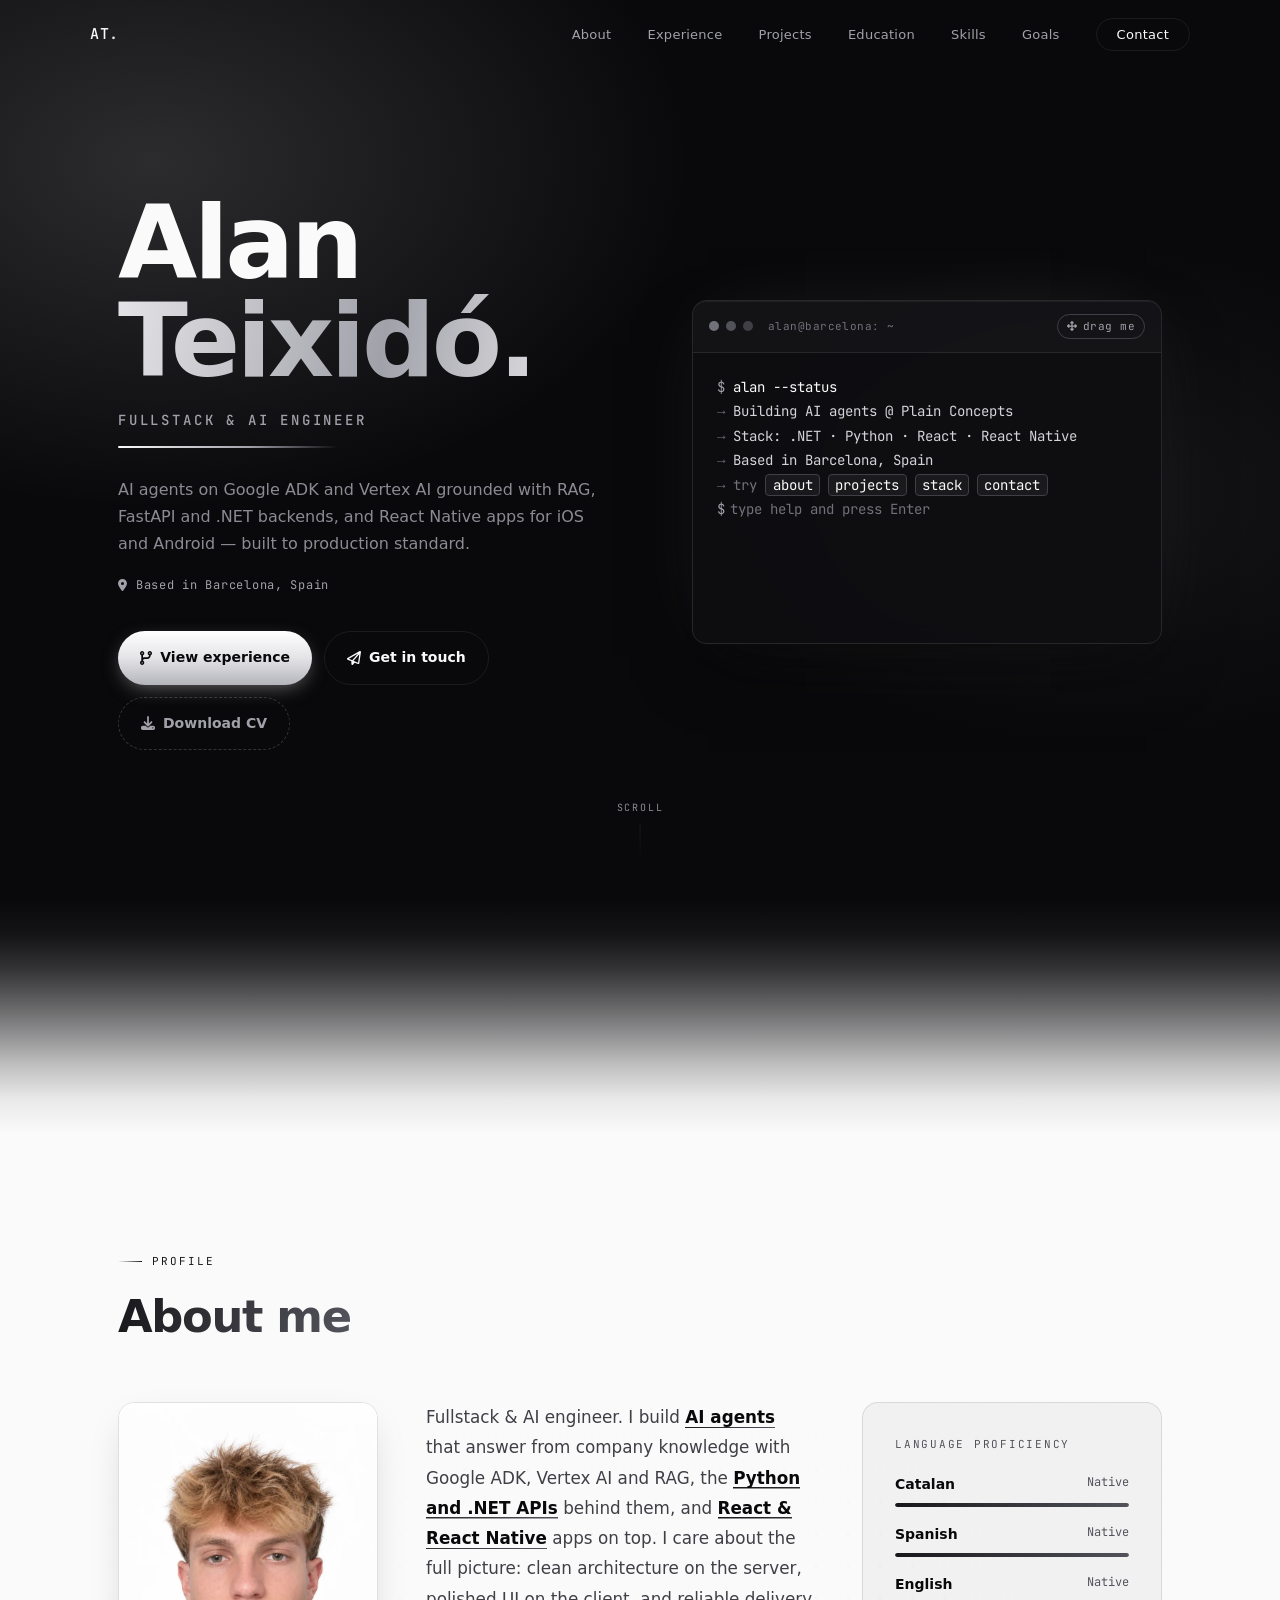
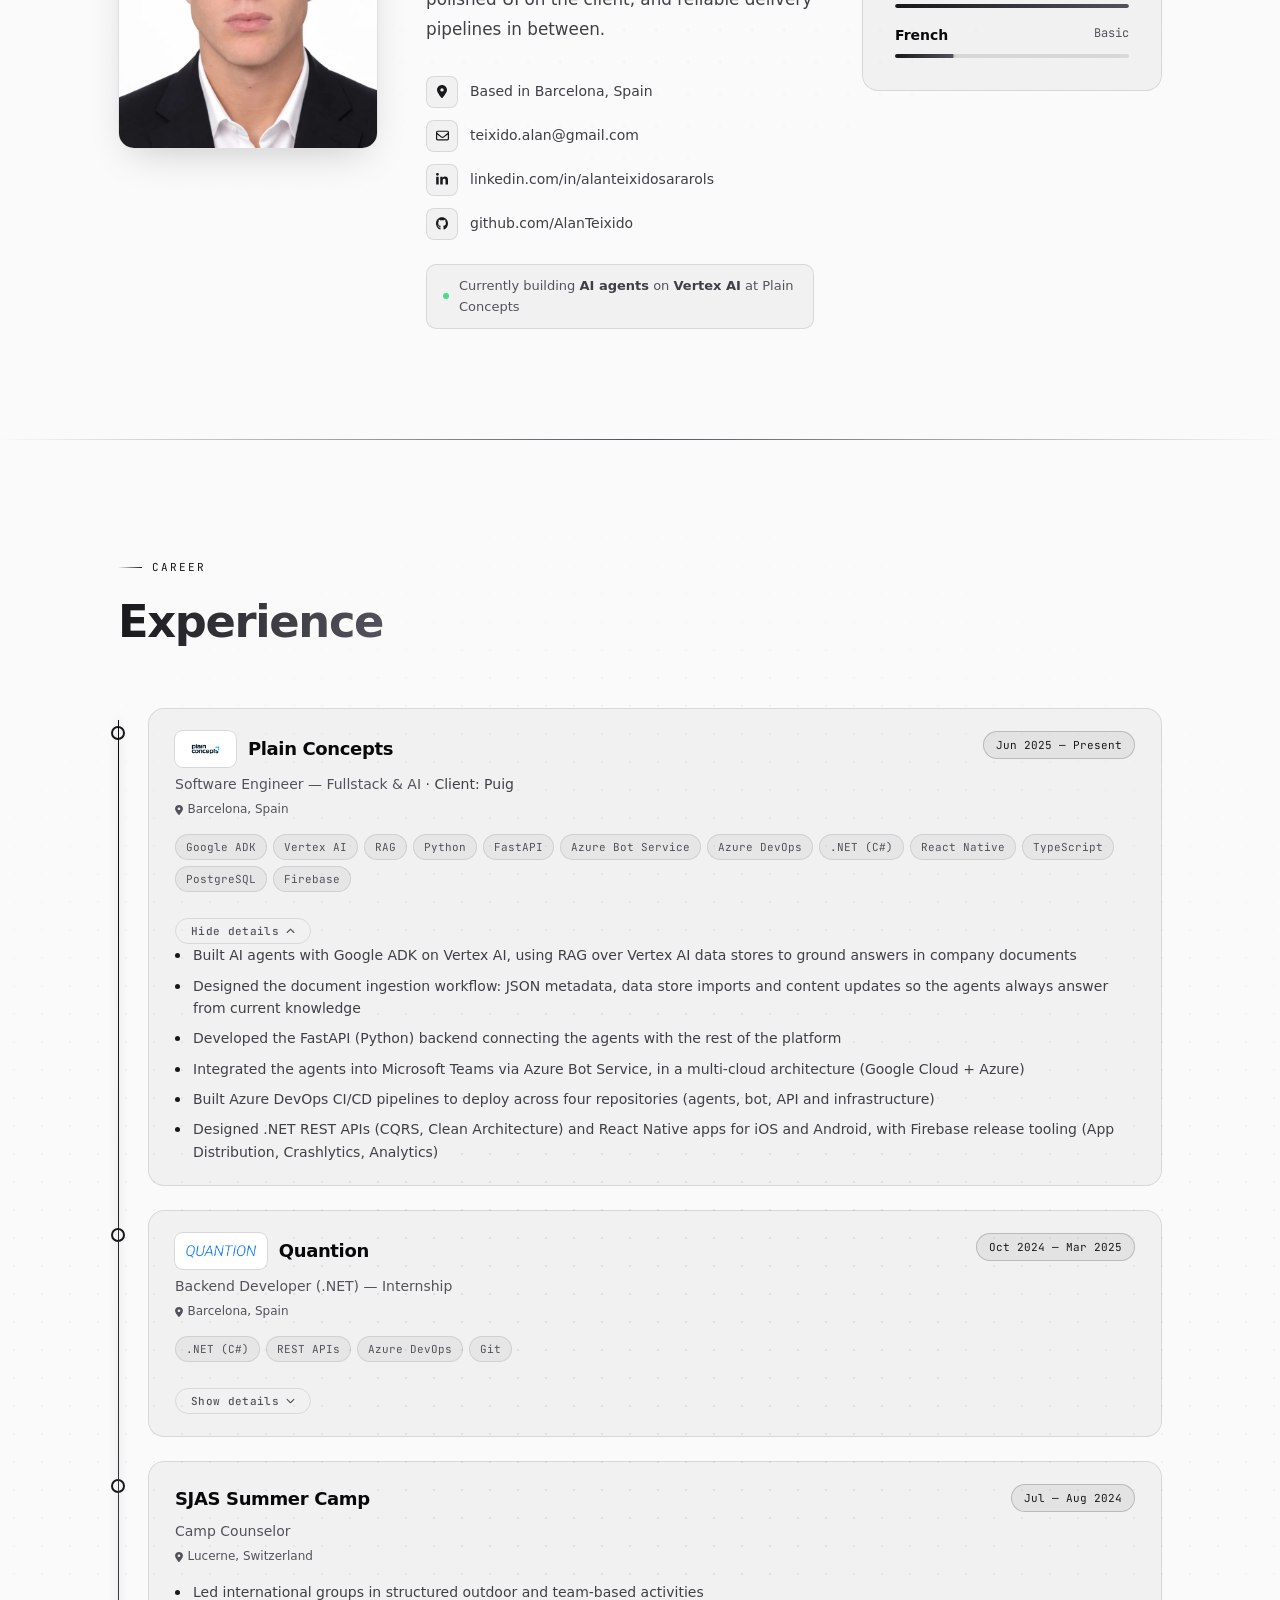
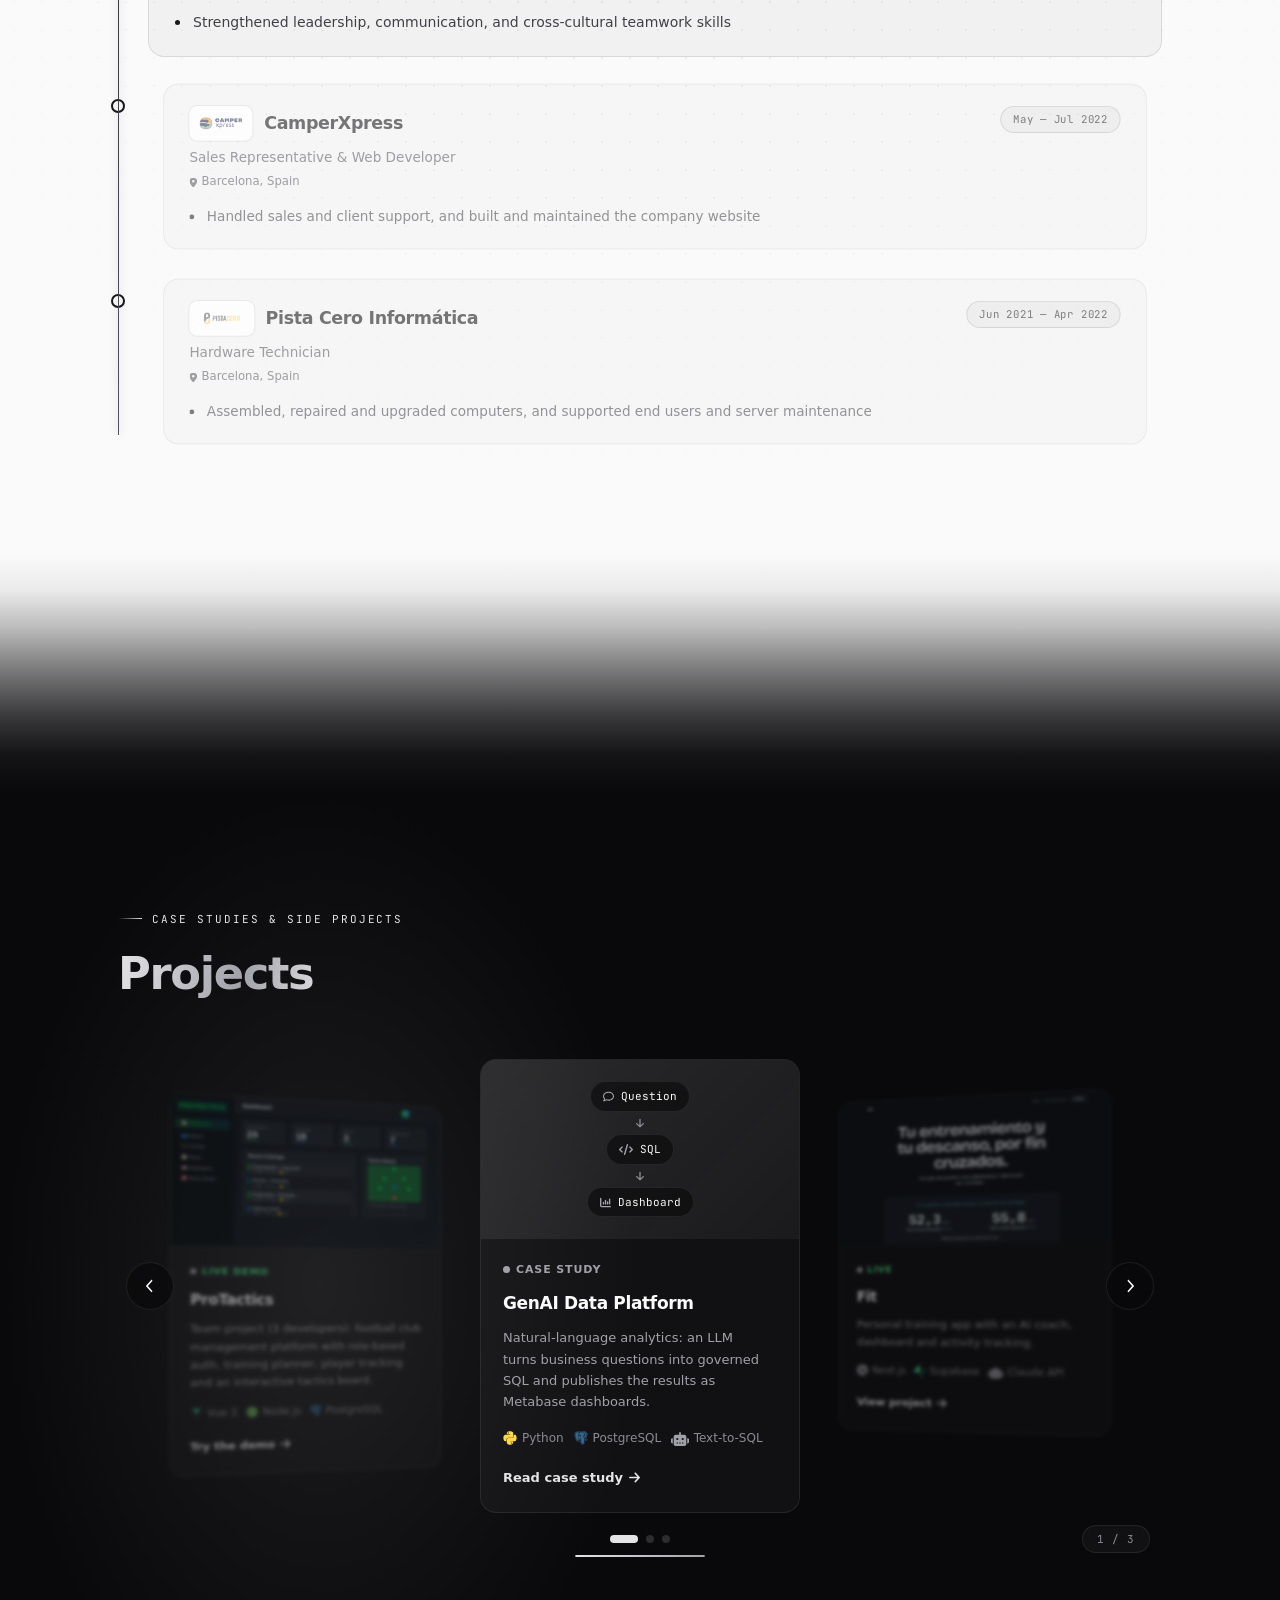
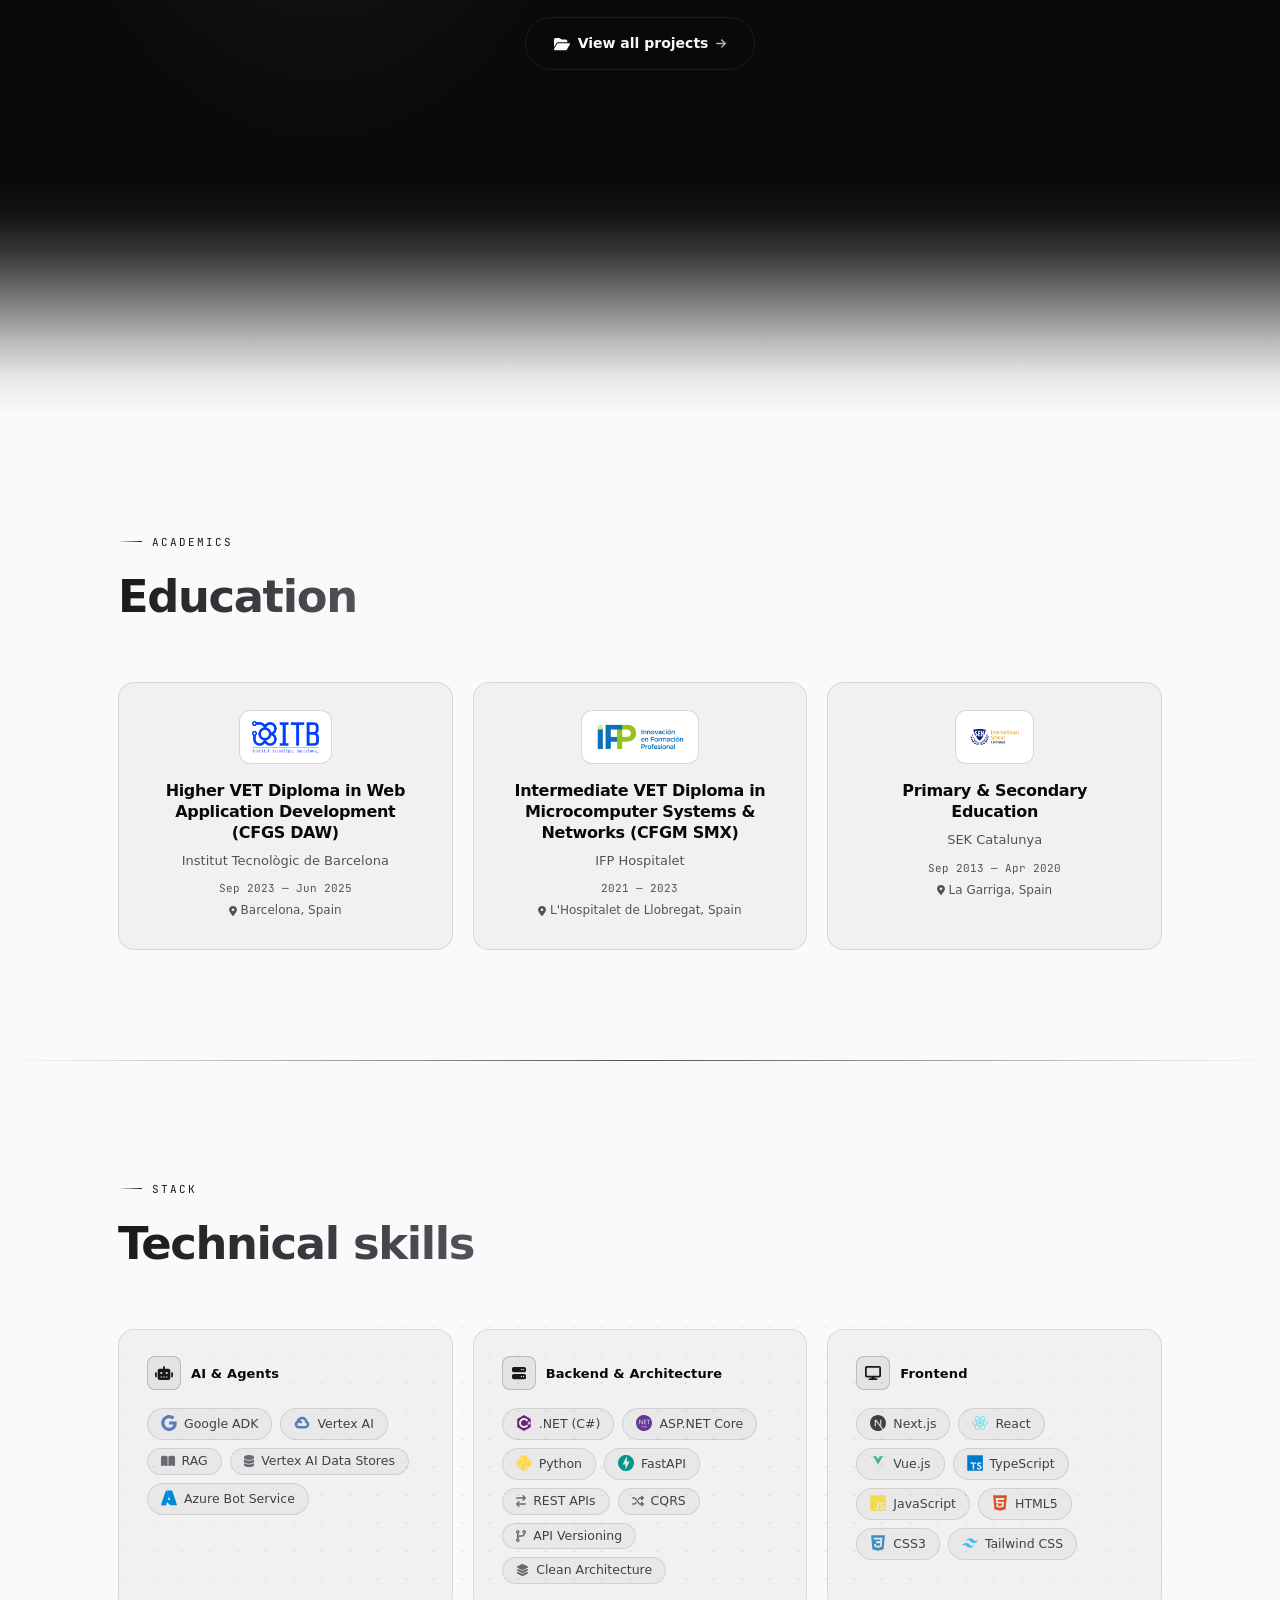
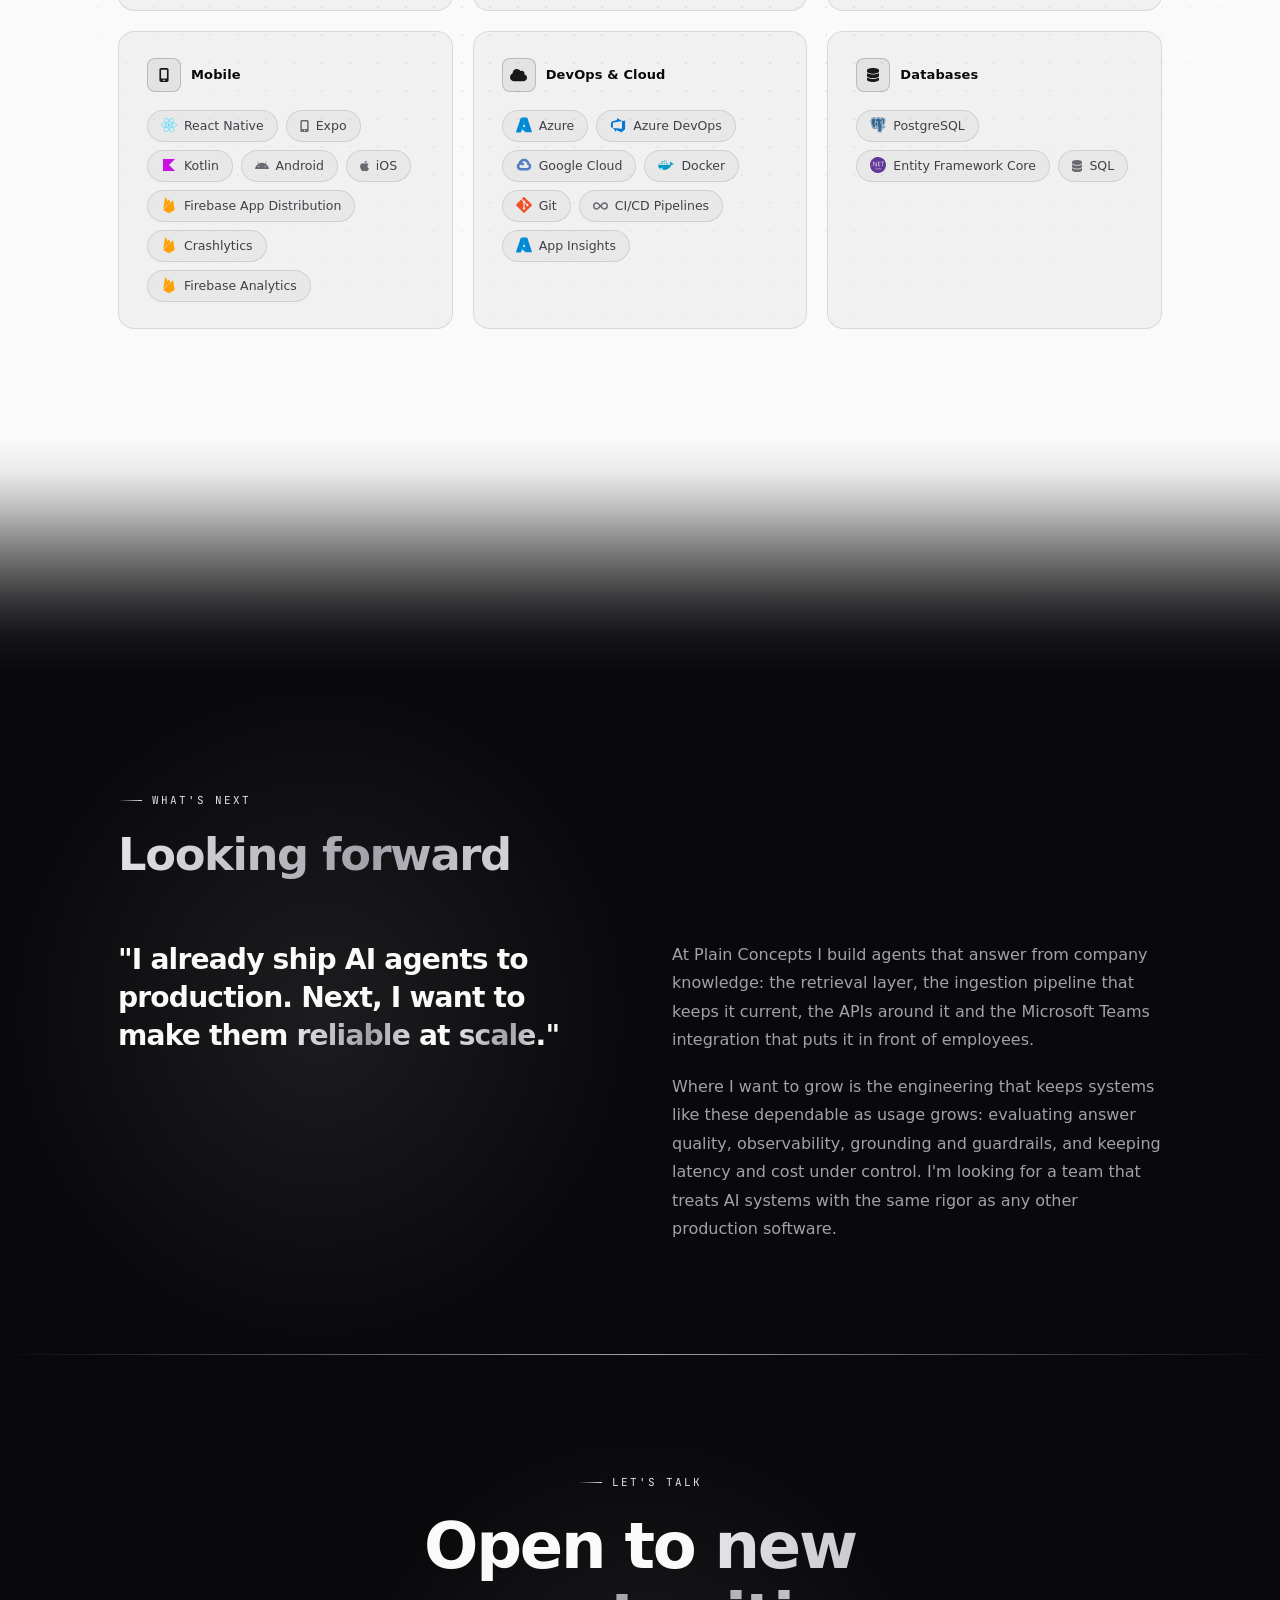
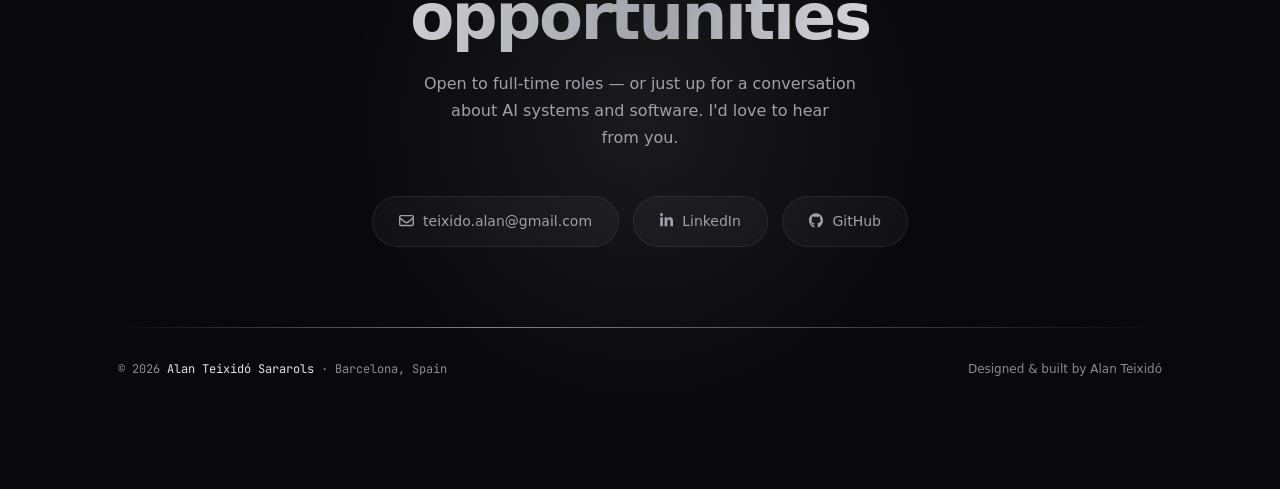
==== commit 1521a652: "feat: DAW dates (Sep 2023 – Jun 2025)" ====
--- a/index.html
+++ b/index.html
@@ -611,7 +611,7 @@
             </div>
             <div class="edu-degree">Higher VET Diploma in Web Application Development (CFGS DAW)</div>
             <div class="edu-institution">Institut Tecnològic de Barcelona</div>
-            <div class="edu-period">2024 — 2025<!-- TODO: confirmar fechas --></div>
+            <div class="edu-period">Sep 2023 — Jun 2025</div>
             <div class="edu-location">
               <i class="fa-solid fa-location-dot" style="font-size: 10px"></i>
               Barcelona, Spain
@@ -864,6 +864,6 @@
 
     <!-- Scripts -->
     <script src="main.js?v=a3a52b93" defer></script>
-    <script src="terminal.js?v=955a9163" defer></script>
+    <script src="terminal.js?v=ed75f1a7" defer></script>
   </body>
 </html>
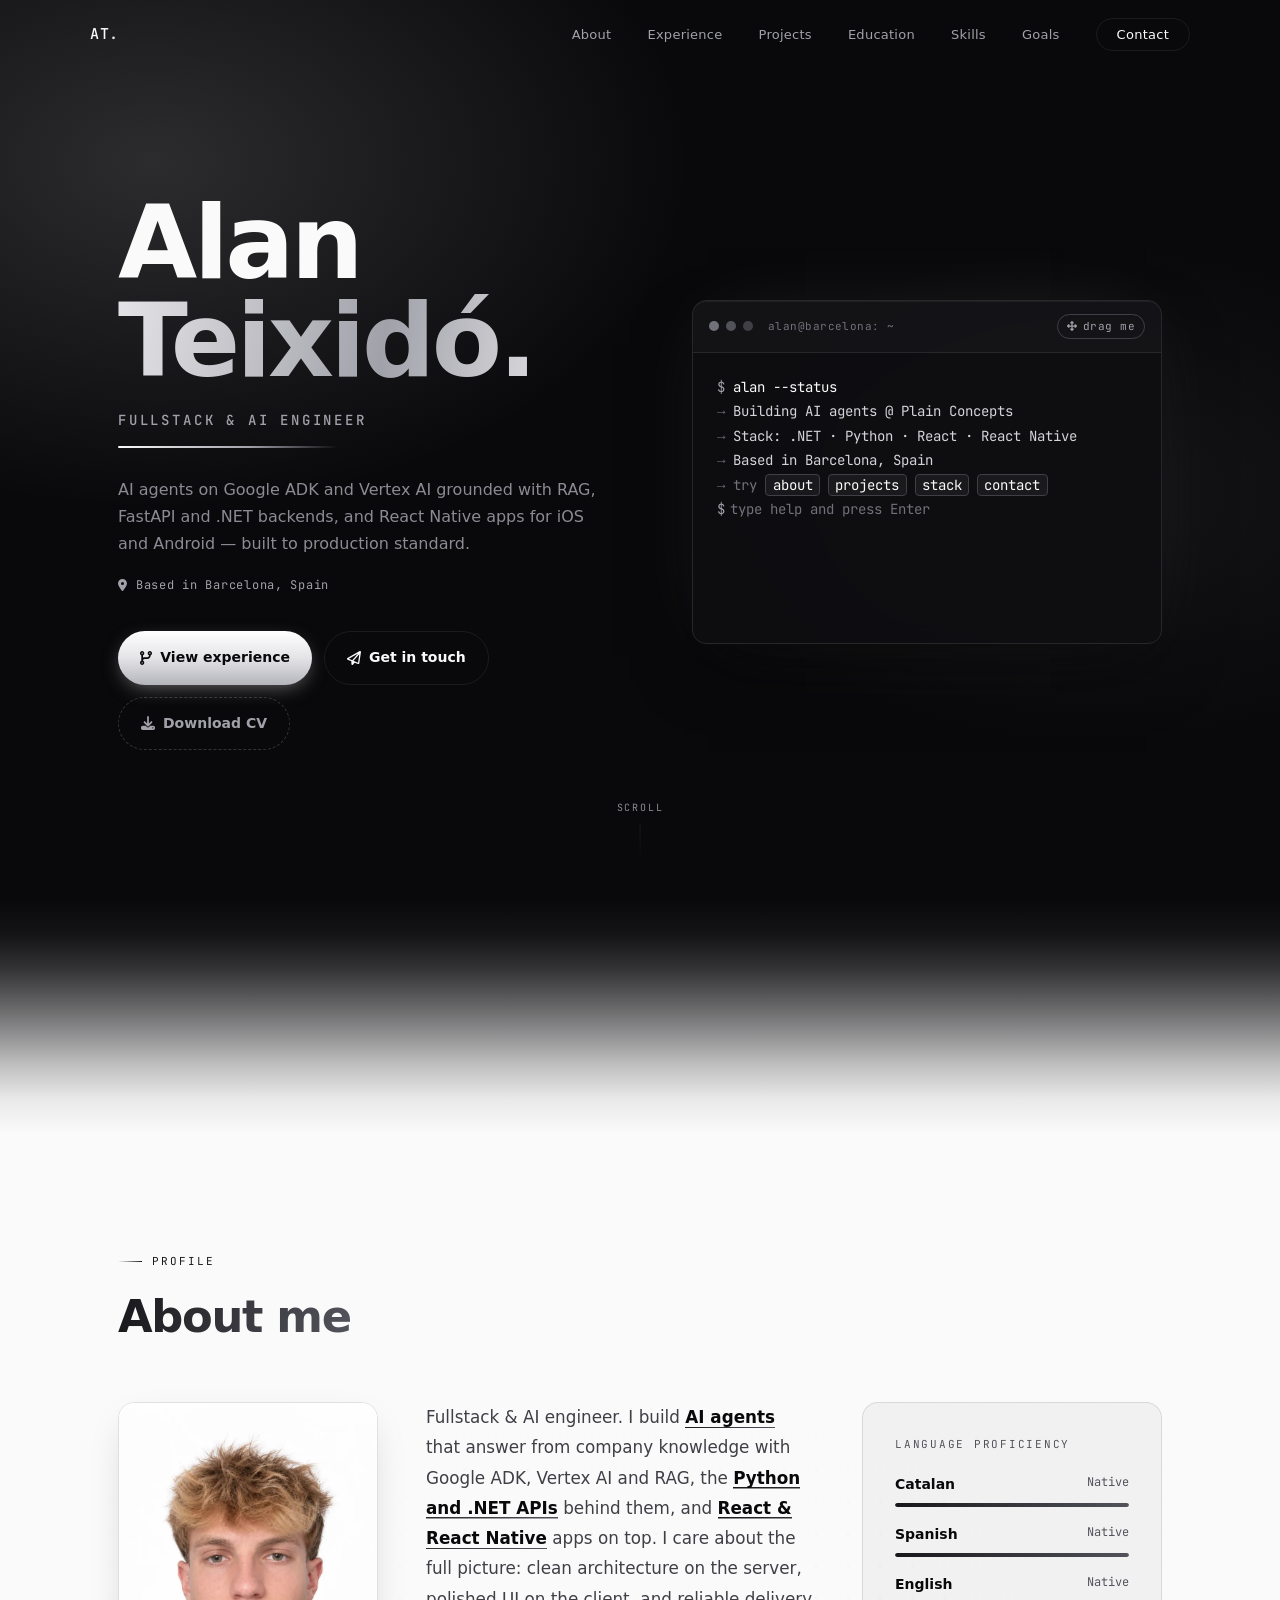
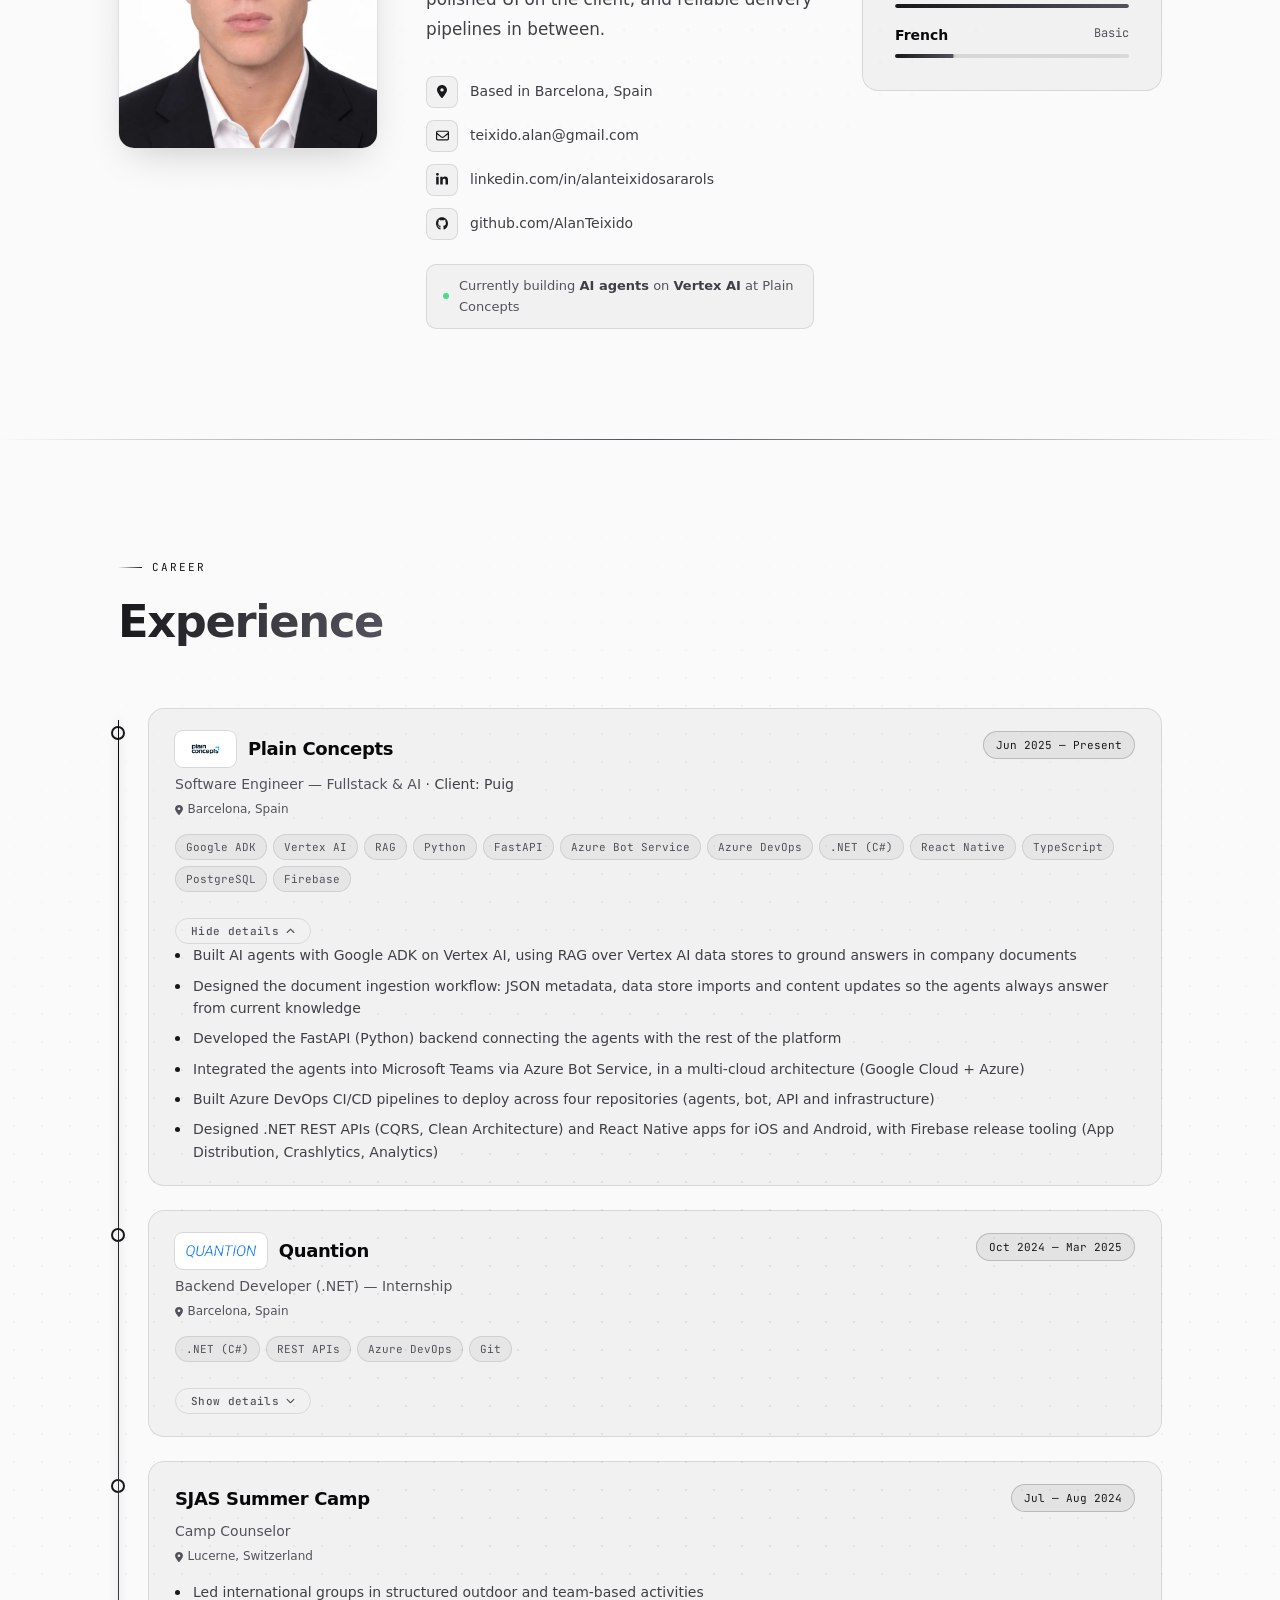
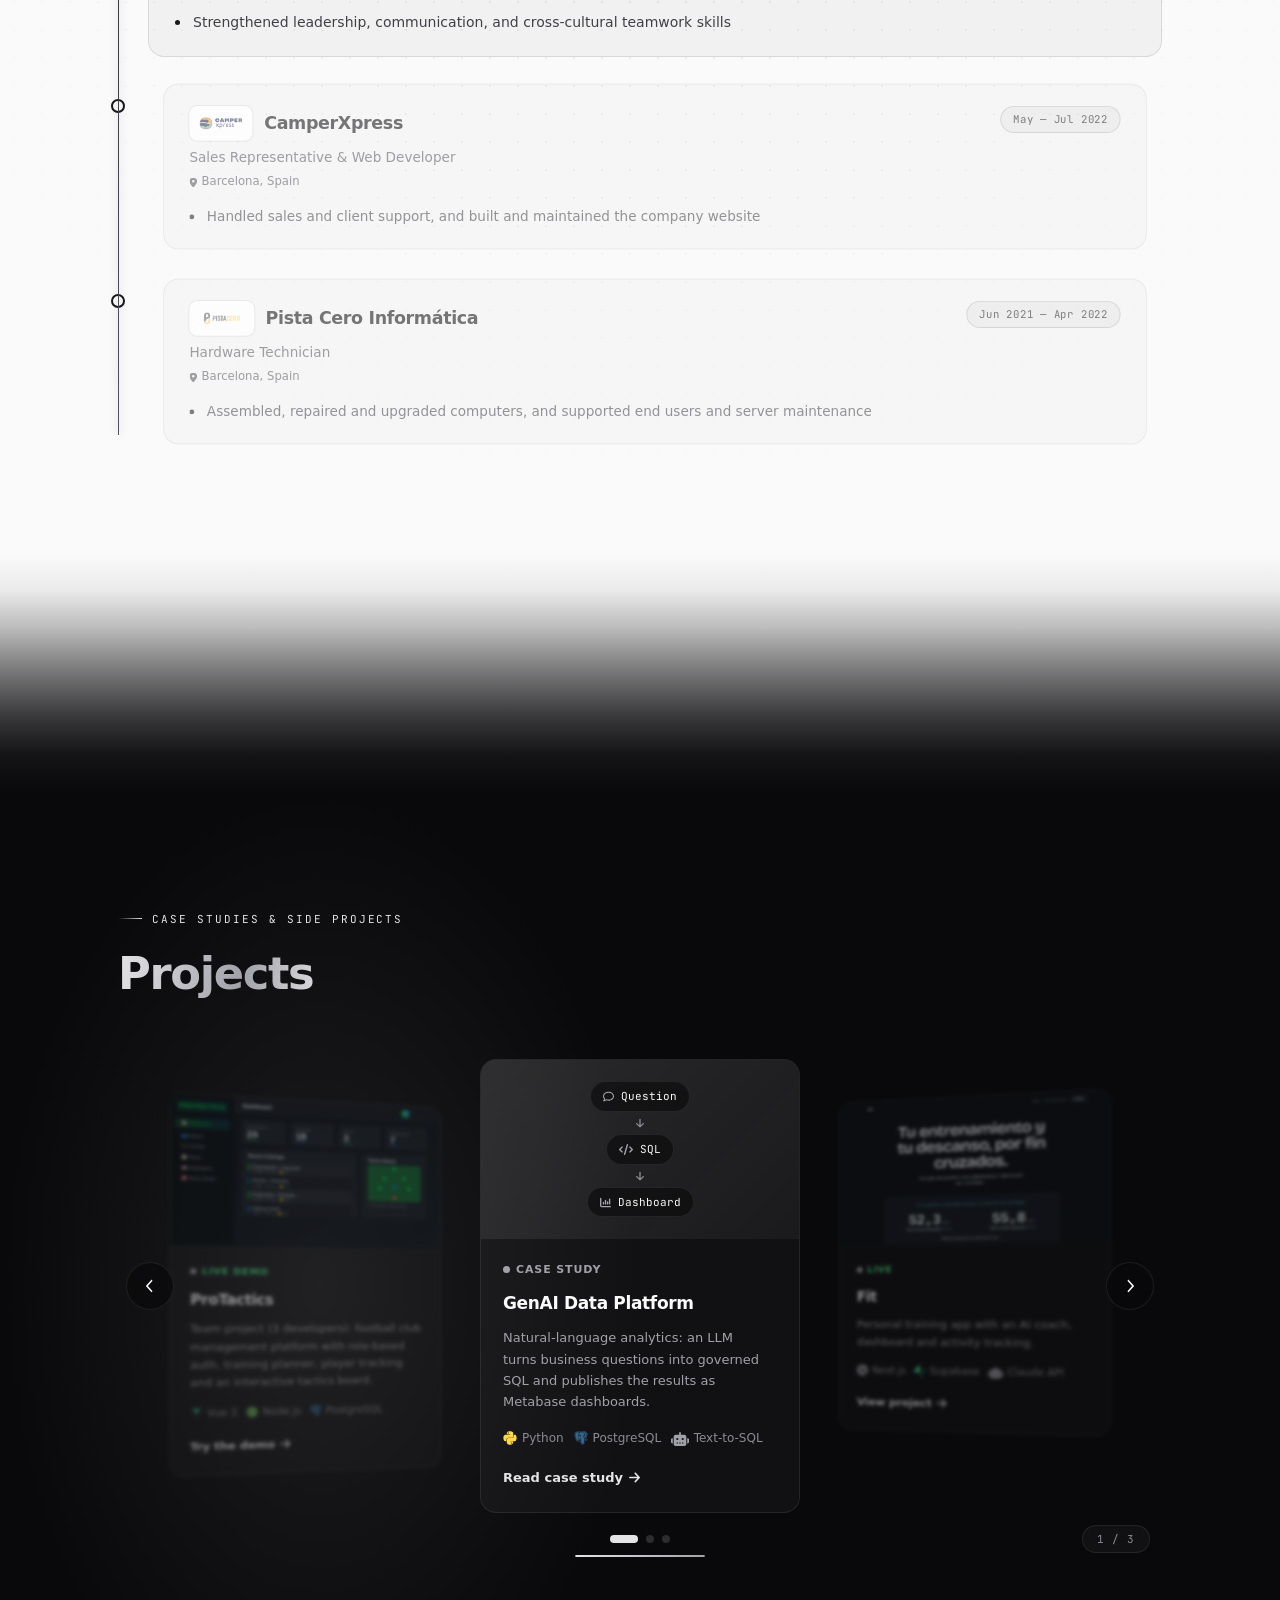
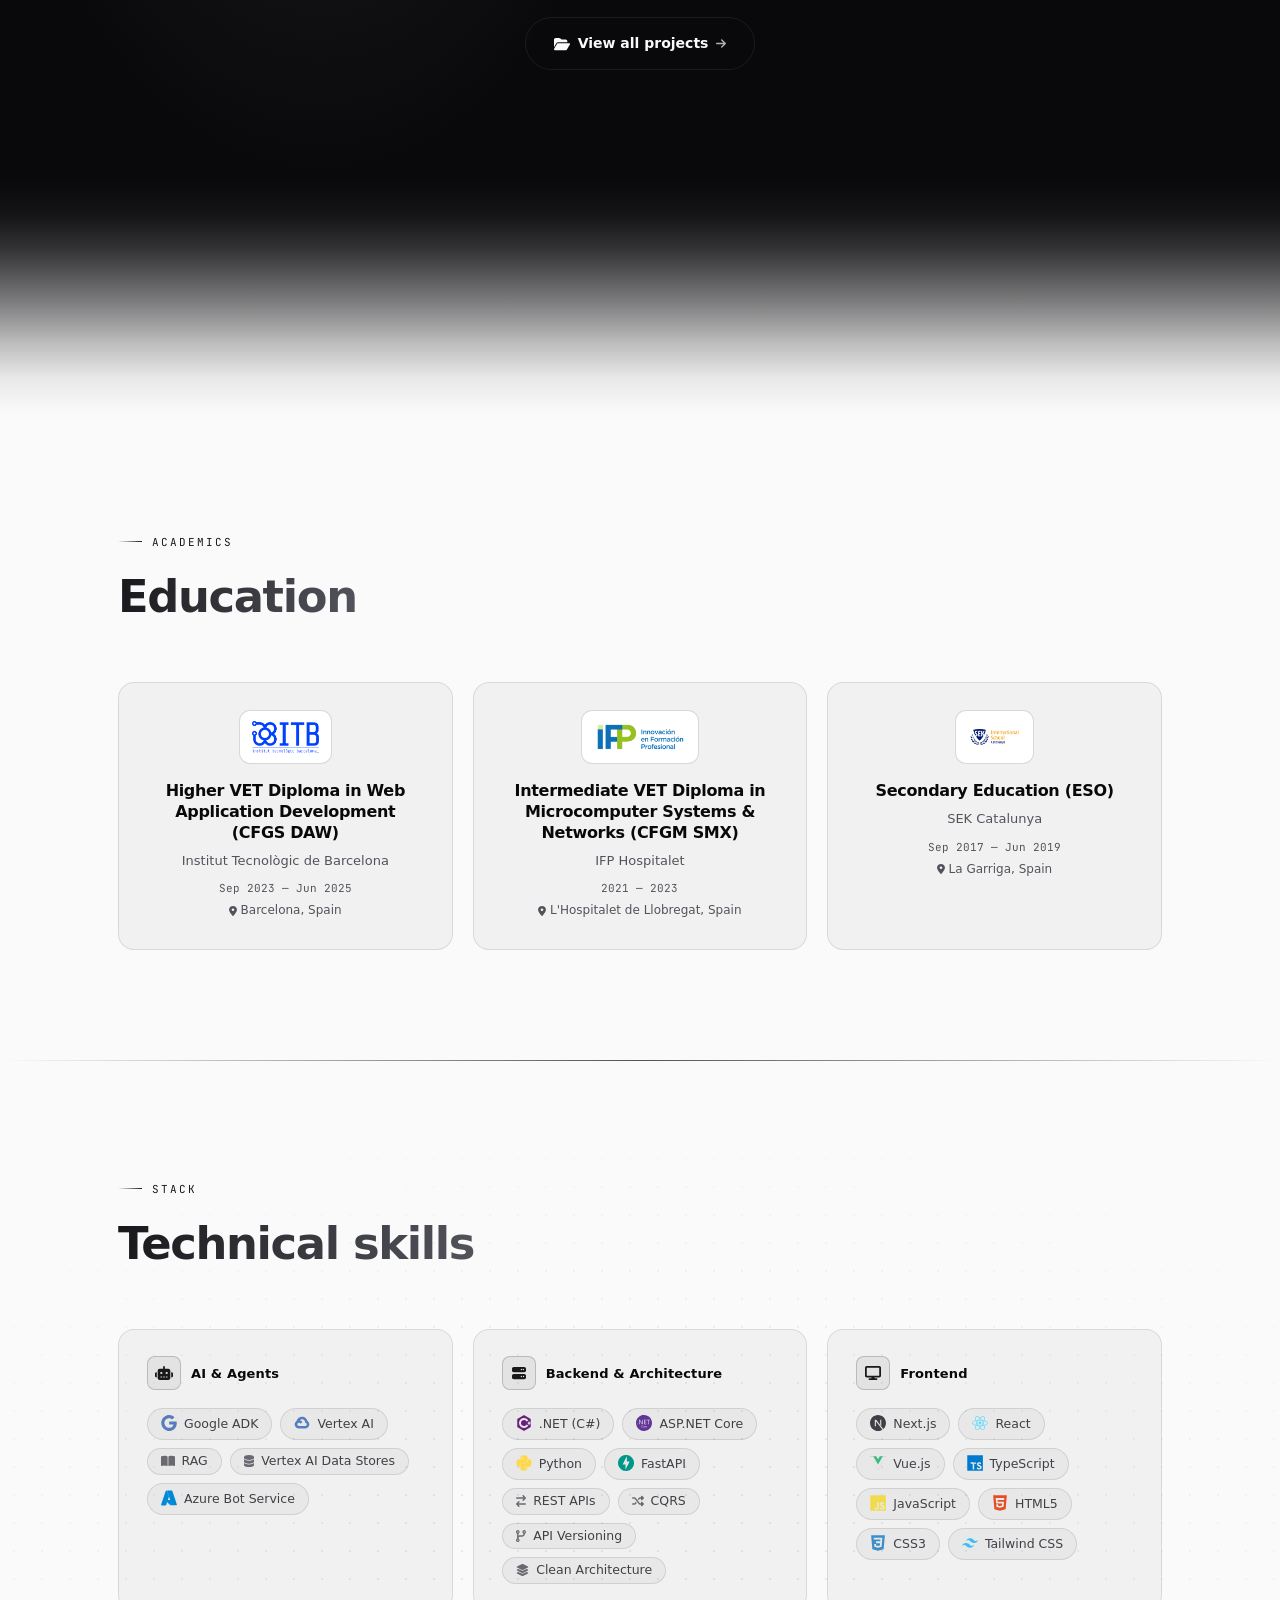
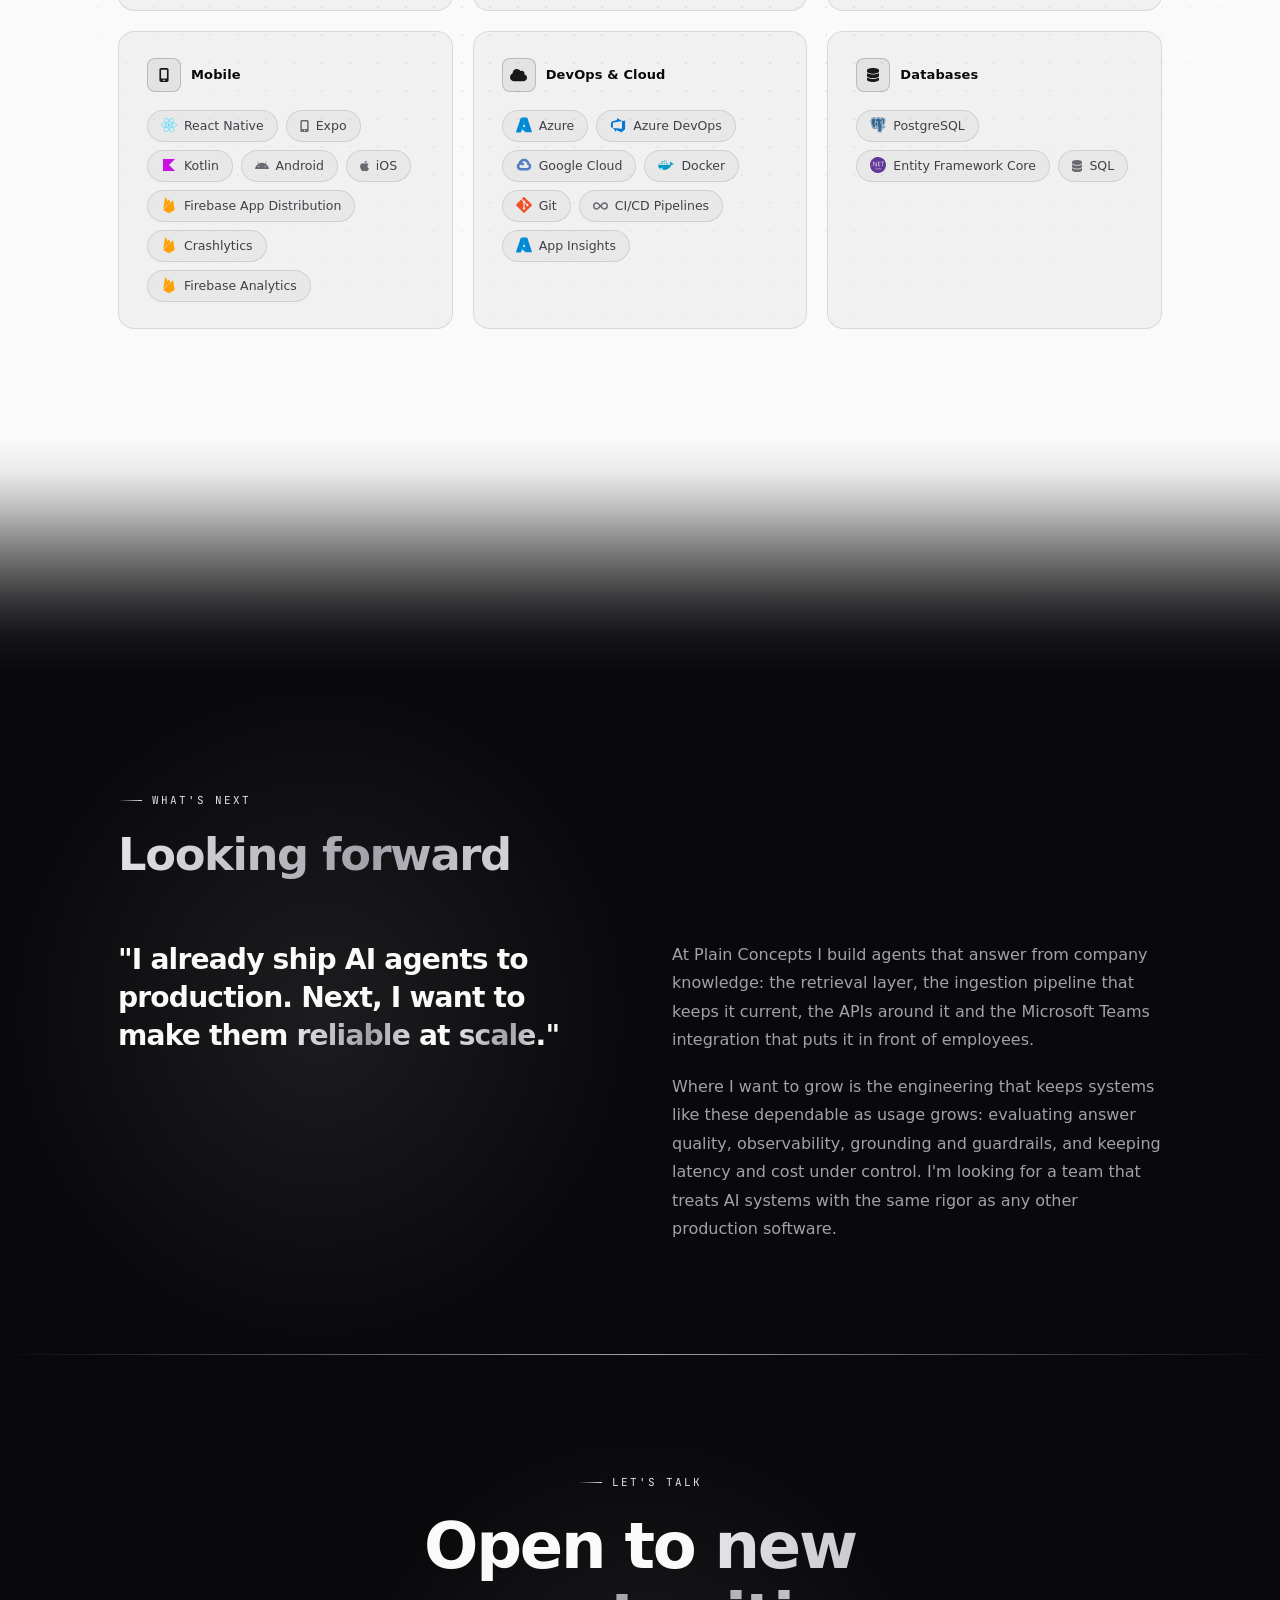
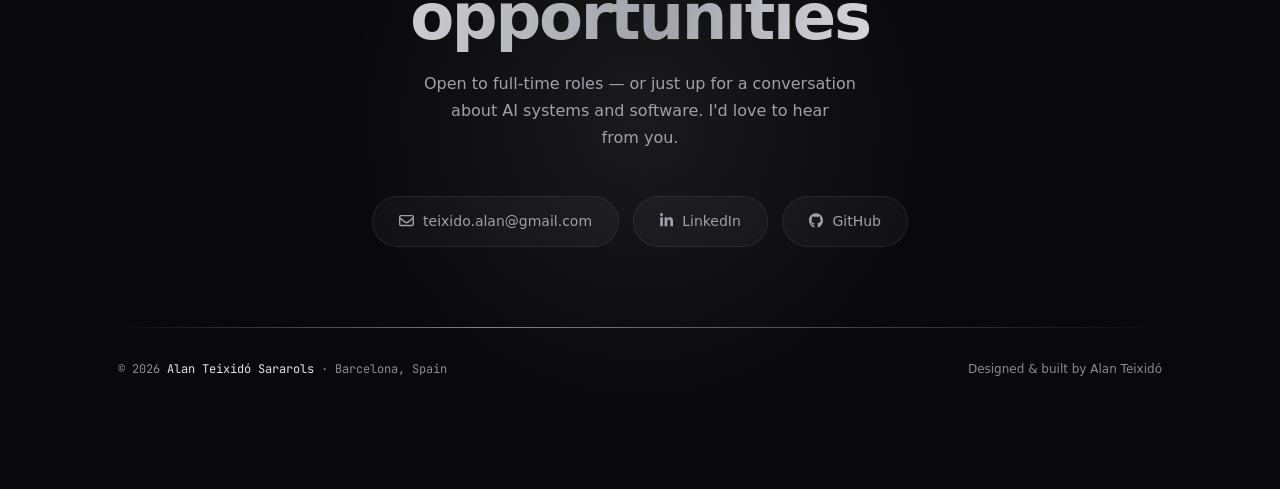
==== commit c386a0ce: "fix: SEK dates match LinkedIn (ESO, Sep 2017 – Jun 2019)" ====
--- a/index.html
+++ b/index.html
@@ -637,11 +637,11 @@
             <div class="edu-card-logo">
               <img src="images/logo_sek.webp?v=1deb7106" alt="SEK Catalunya" loading="lazy" />
             </div>
-            <div class="edu-degree">Primary &amp; Secondary Education</div>
+            <div class="edu-degree">Secondary Education (ESO)</div>
             <div class="edu-institution">
               <a href="https://catalunya.sek.es/" target="_blank" rel="noopener">SEK Catalunya</a>
             </div>
-            <div class="edu-period">Sep 2013 — Apr 2020</div>
+            <div class="edu-period">Sep 2017 — Jun 2019</div>
             <div class="edu-location">
               <i class="fa-solid fa-location-dot" style="font-size: 10px"></i>
               La Garriga, Spain
@@ -864,6 +864,6 @@
 
     <!-- Scripts -->
     <script src="main.js?v=a3a52b93" defer></script>
-    <script src="terminal.js?v=ed75f1a7" defer></script>
+    <script src="terminal.js?v=9f70e53e" defer></script>
   </body>
 </html>
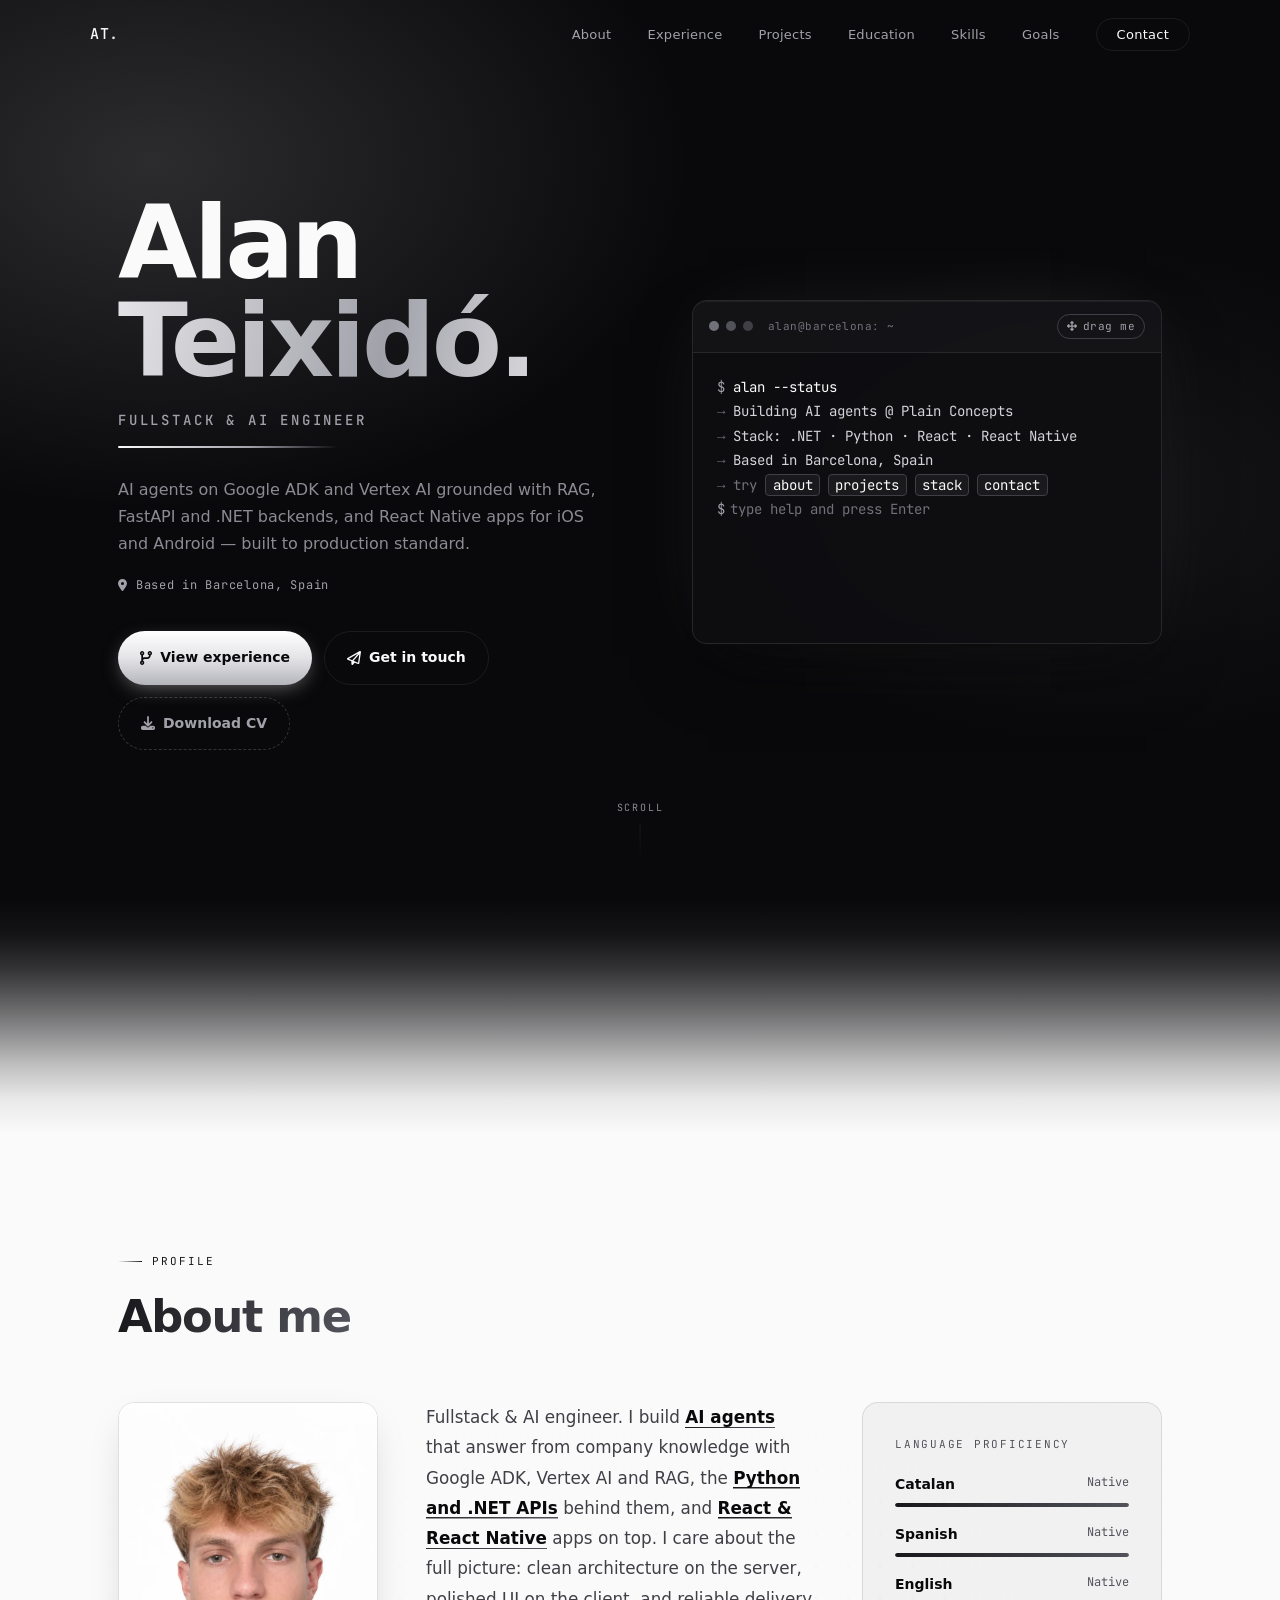
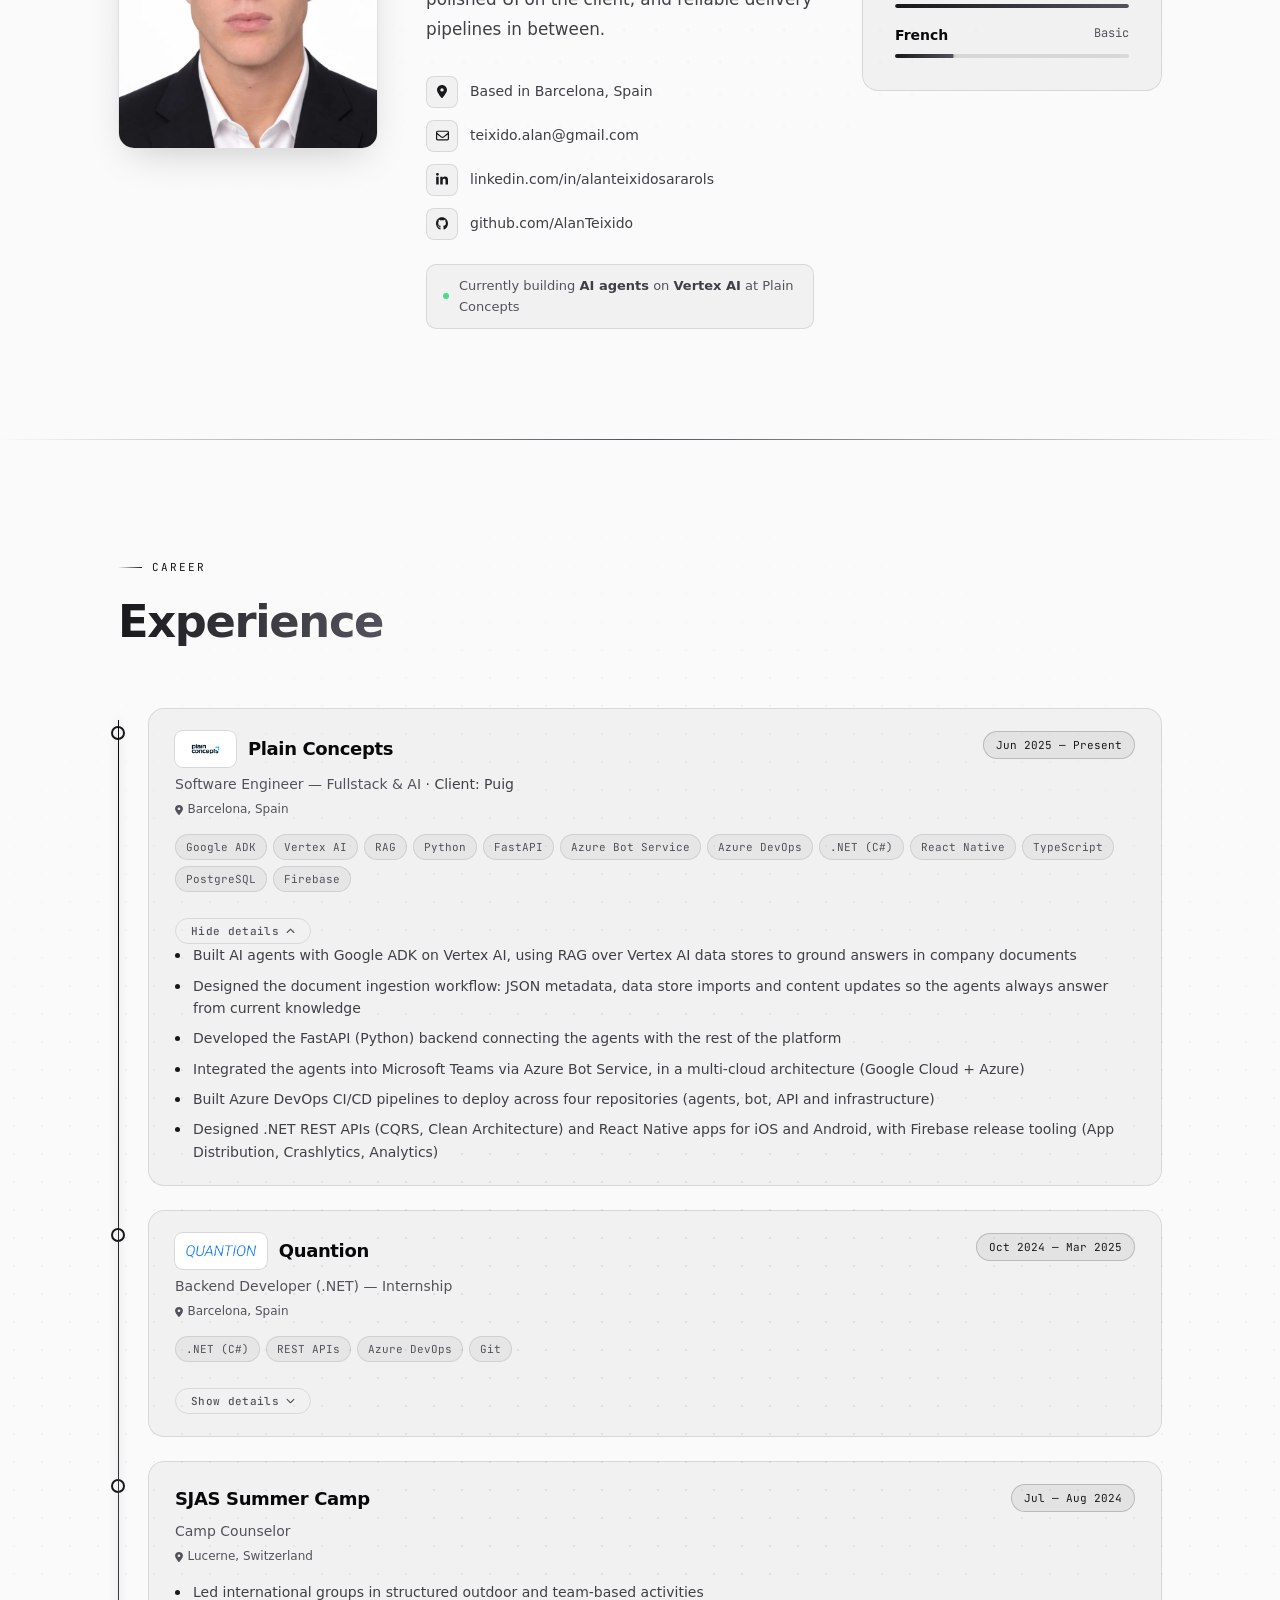
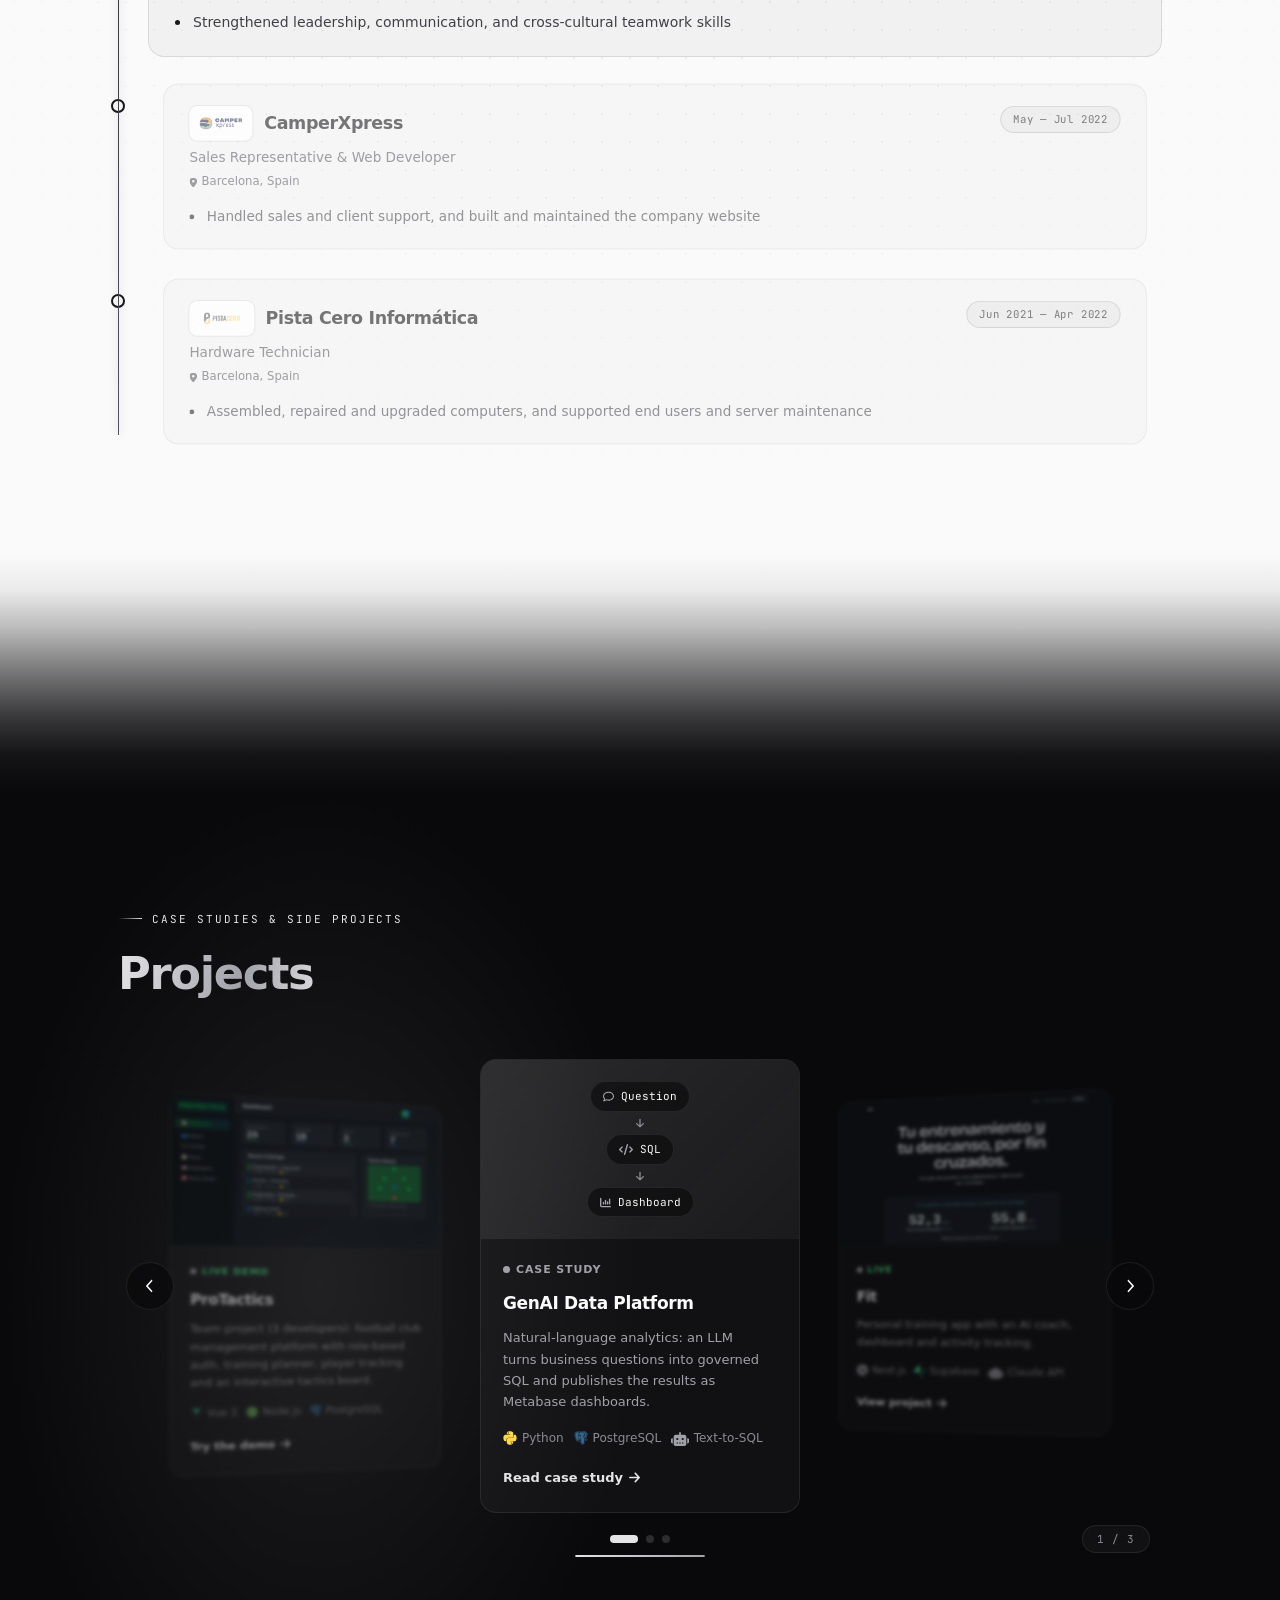
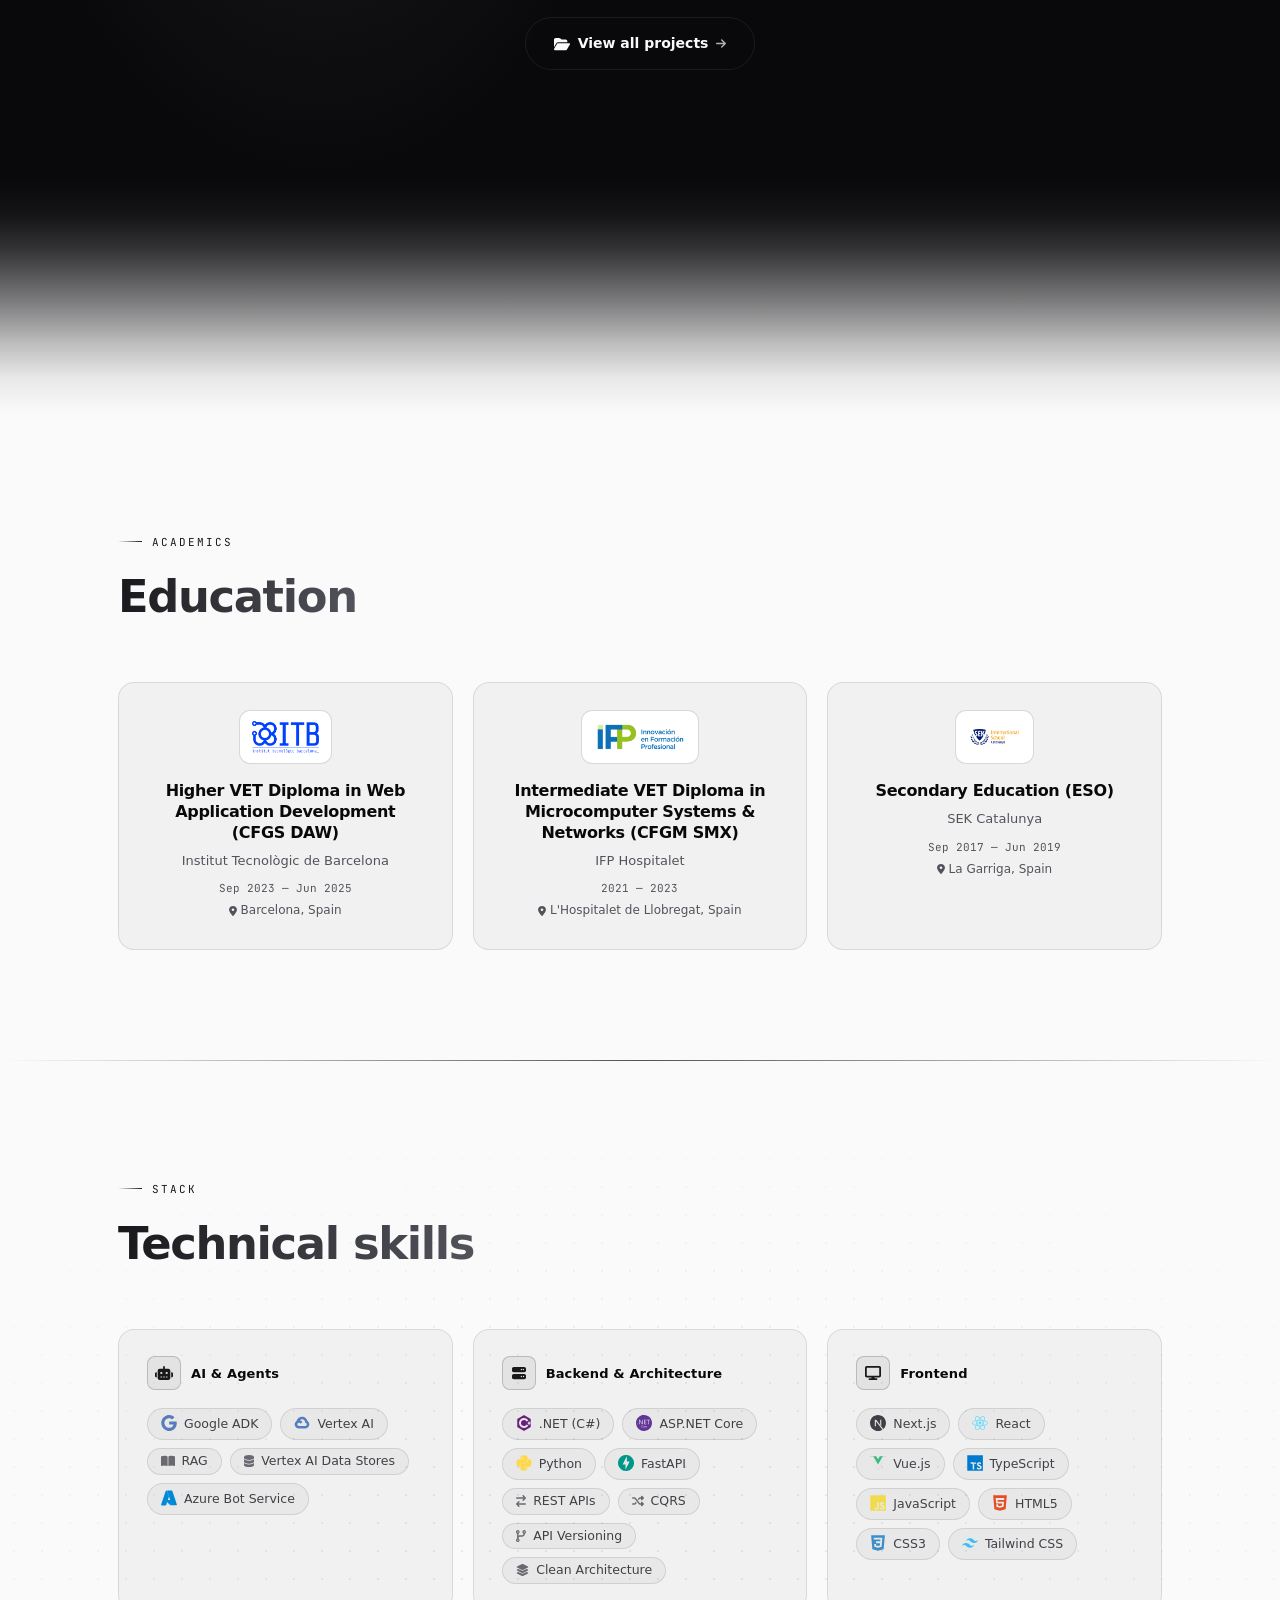
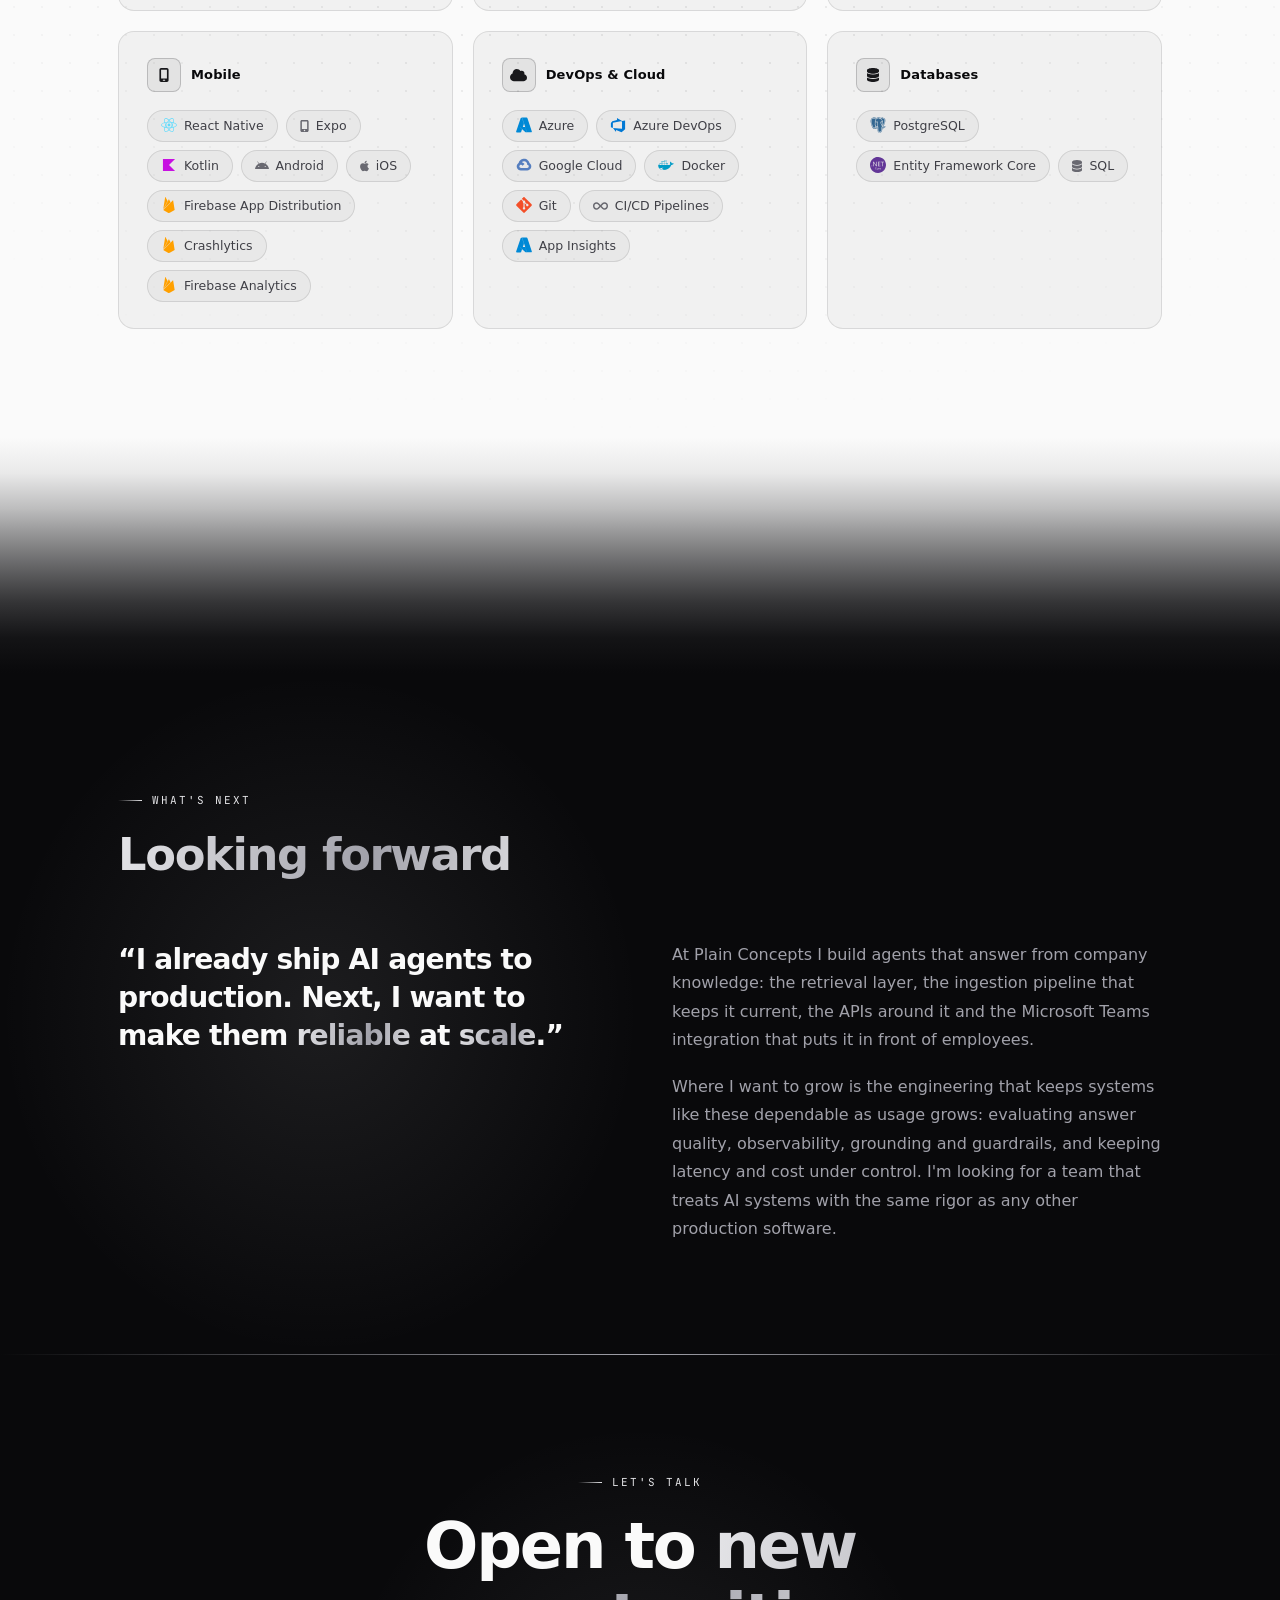
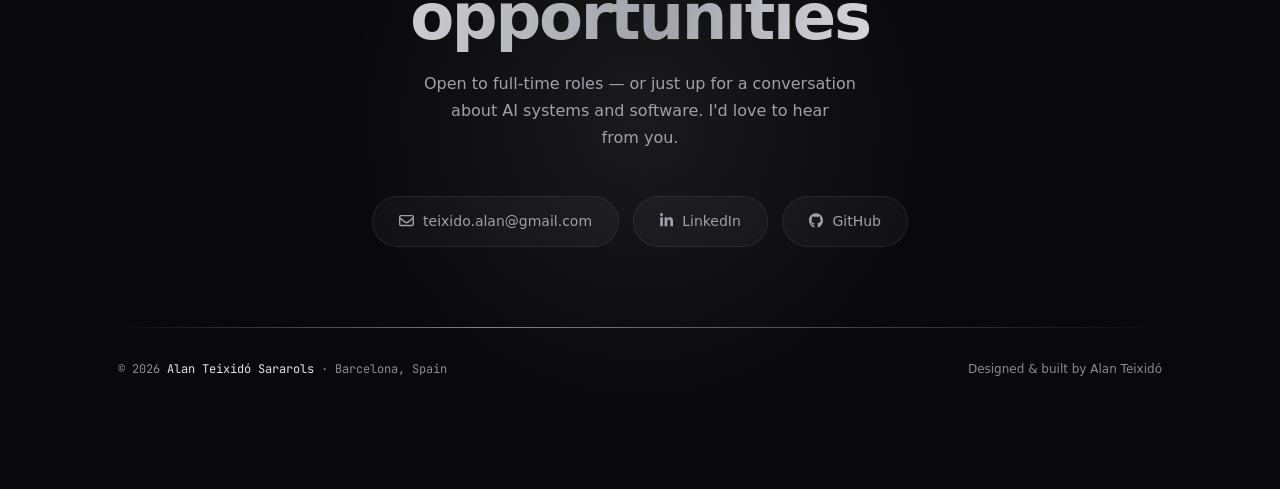
==== commit bc6c563d: "feat: monochrome CV and og-image; typographic quotes in Looking forward" ====
--- a/index.html
+++ b/index.html
@@ -28,7 +28,7 @@
     <meta property="og:url"         content="https://alanteixido.dev/" />
     <meta property="og:title"       content="Alan Teixidó | Fullstack & AI Engineer — Agents, APIs & Mobile Apps" />
     <meta property="og:description" content="Fullstack & AI Engineer building AI agents (Google ADK, Vertex AI, RAG), .NET and Python APIs, and React Native apps. Based in Barcelona, Spain." />
-    <meta property="og:image"       content="https://alanteixido.dev/images/og-image.jpg?v=cf0322b3" />
+    <meta property="og:image"       content="https://alanteixido.dev/images/og-image.jpg?v=0ed82fd3" />
     <meta property="og:image:width"  content="1200" />
     <meta property="og:image:height" content="630" />
     <meta property="og:image:alt"    content="Alan Teixidó — Fullstack & AI Engineer" />
@@ -37,7 +37,7 @@
     <meta name="twitter:card"        content="summary_large_image" />
     <meta name="twitter:title"       content="Alan Teixidó | Fullstack & AI Engineer — Agents, APIs & Mobile Apps" />
     <meta name="twitter:description" content="Fullstack & AI Engineer building AI agents (Google ADK, Vertex AI, RAG), .NET and Python APIs, and React Native apps. Based in Barcelona, Spain." />
-    <meta name="twitter:image"       content="https://alanteixido.dev/images/og-image.jpg?v=cf0322b3" />
+    <meta name="twitter:image"       content="https://alanteixido.dev/images/og-image.jpg?v=0ed82fd3" />
 
     <link rel="icon" type="image/svg+xml" href="favicon.svg?v=673fcd8c" />
 
@@ -784,9 +784,9 @@
 
         <div class="goals-layout">
           <p class="goals-quote reveal reveal-delay-1">
-            "I already ship AI agents to production. Next, I want to make them
+            “I already ship AI agents to production. Next, I want to make them
             <span class="gradient-text">reliable</span> at
-            <span class="gradient-text">scale</span>."
+            <span class="gradient-text">scale</span>.”
           </p>
 
           <div class="goals-text reveal reveal-delay-2">
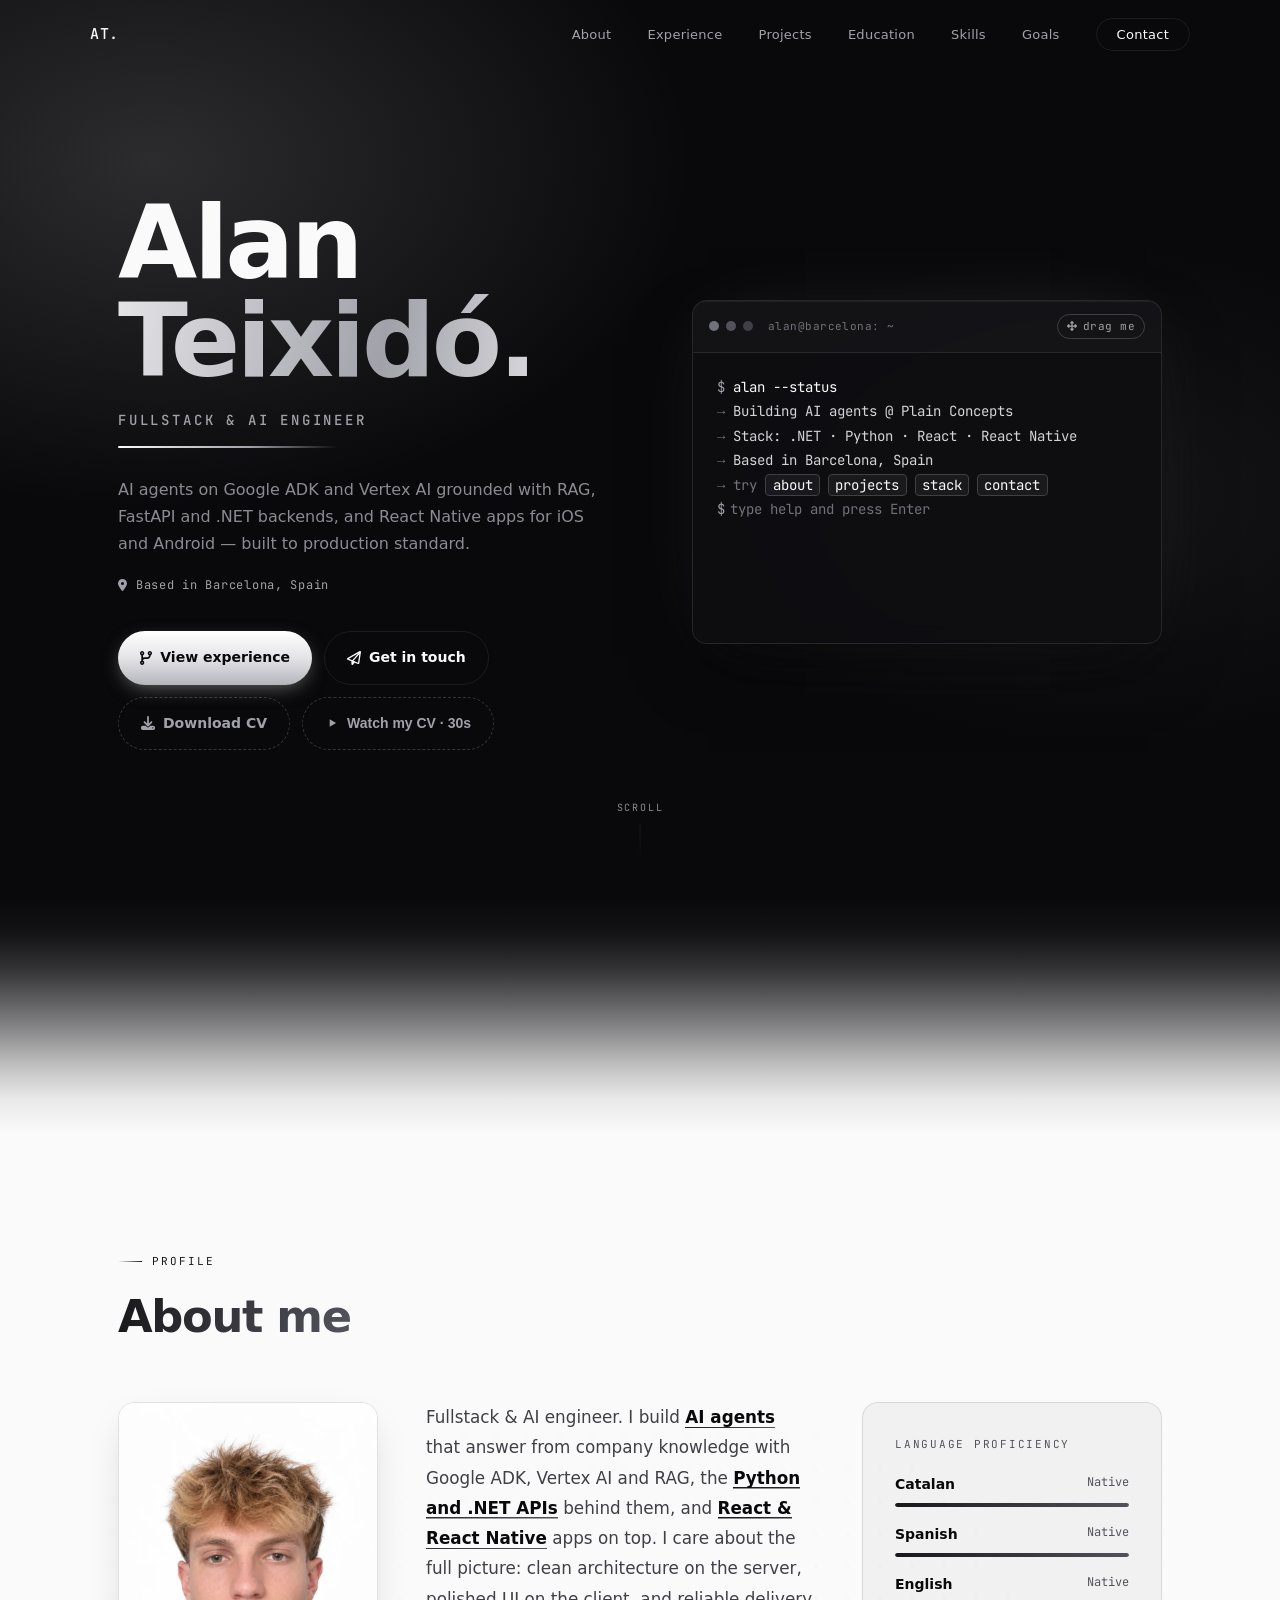
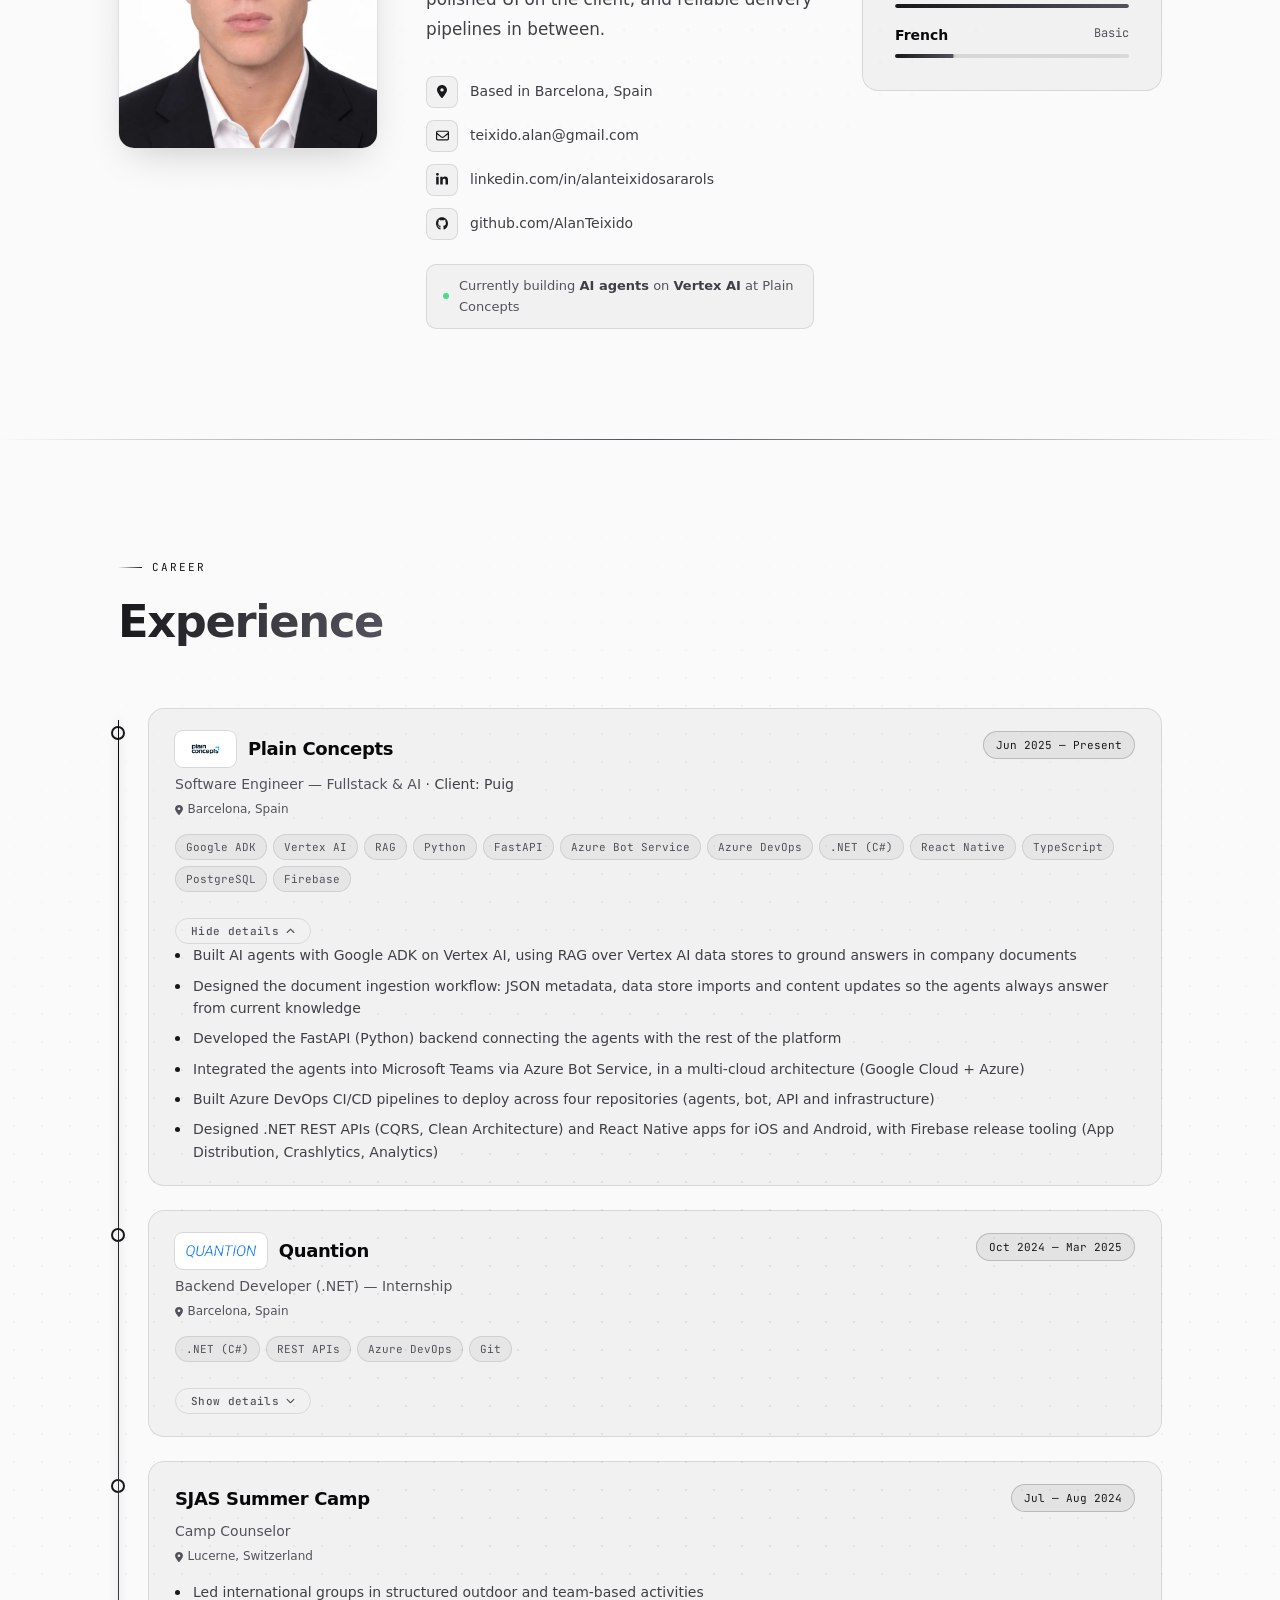
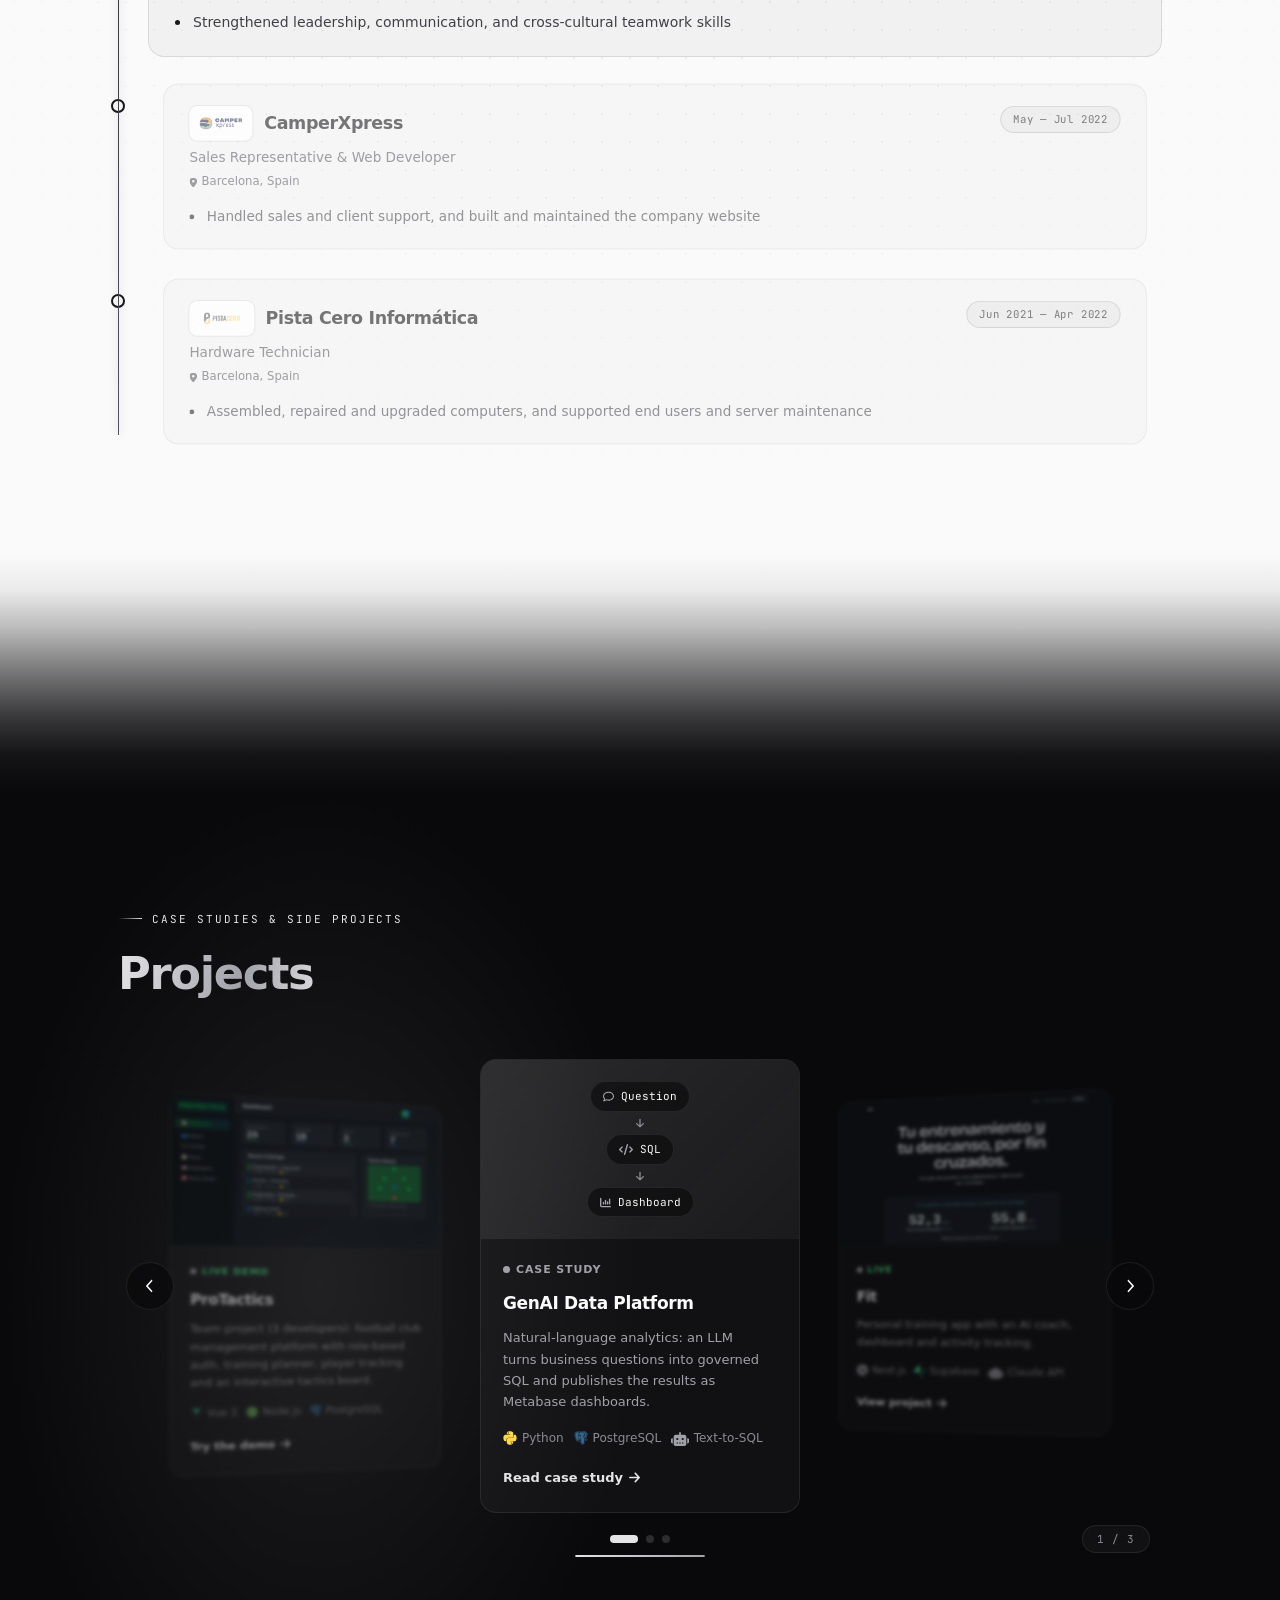
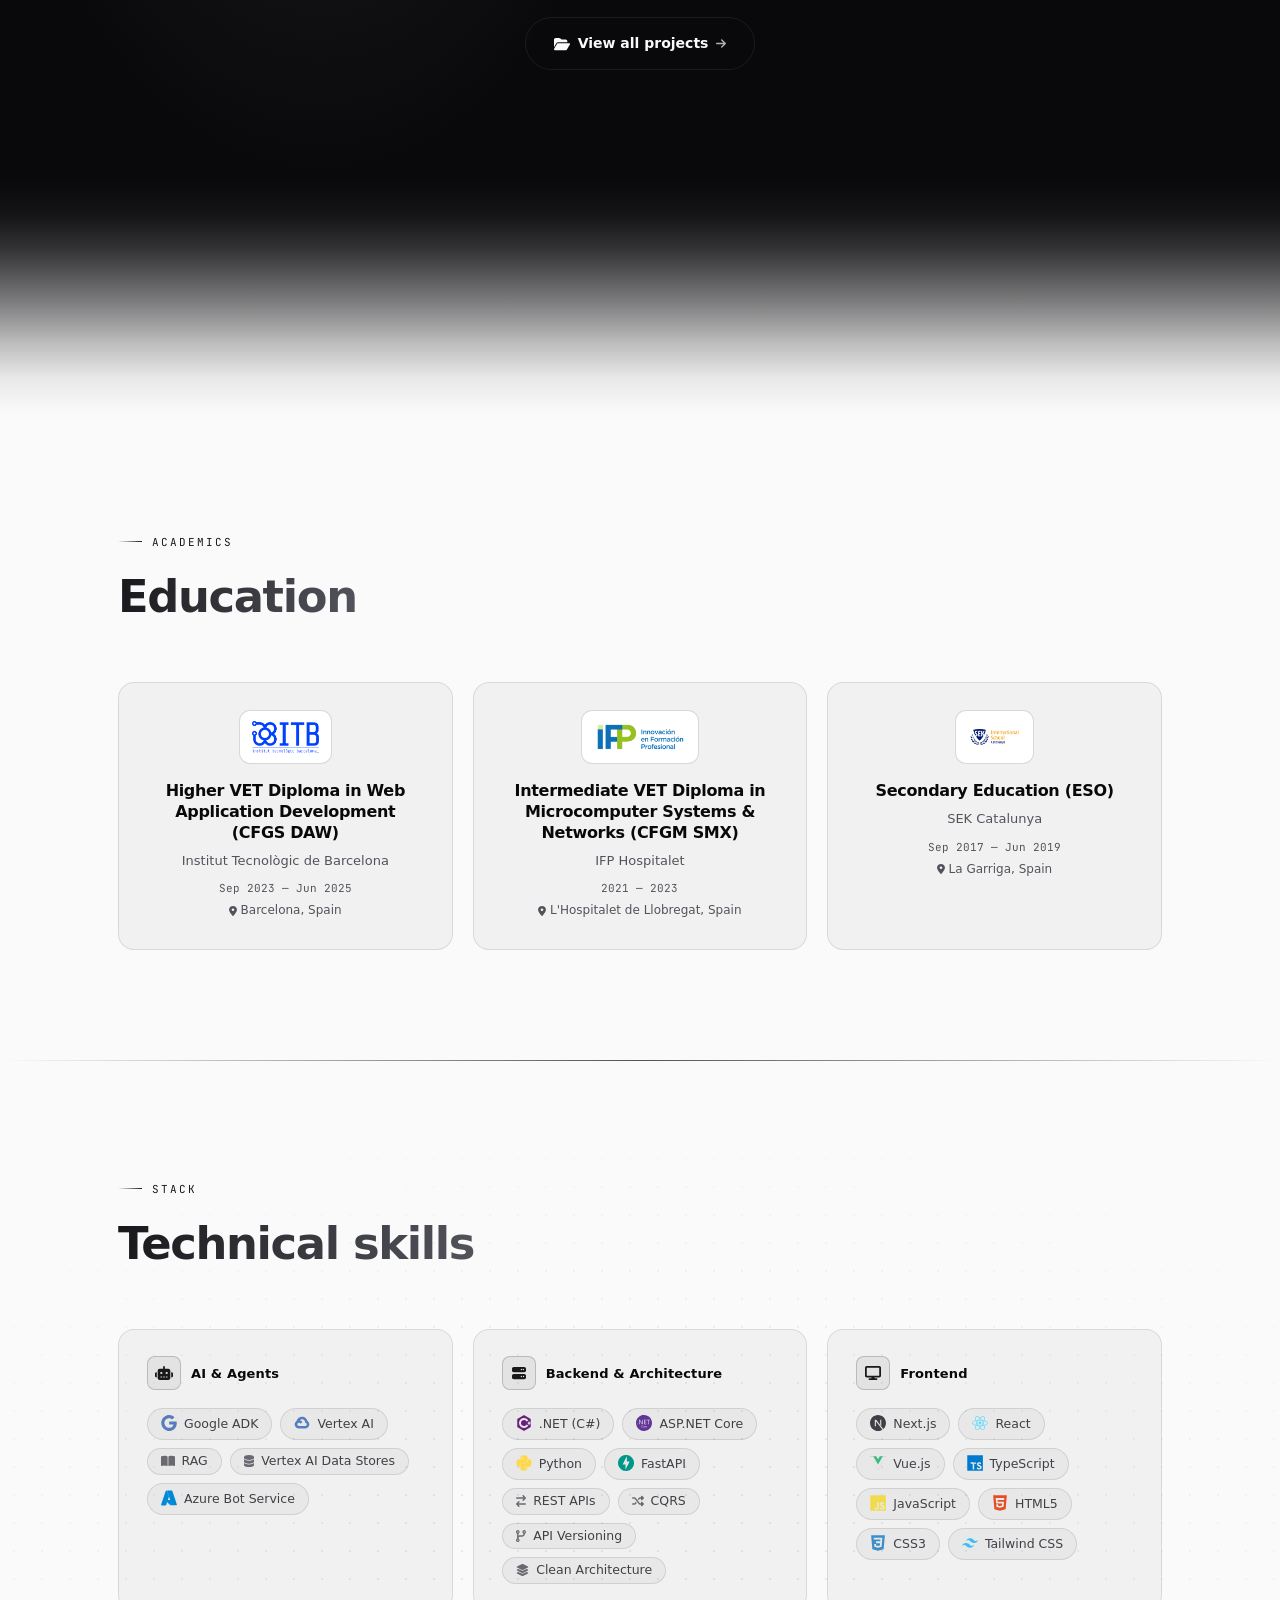
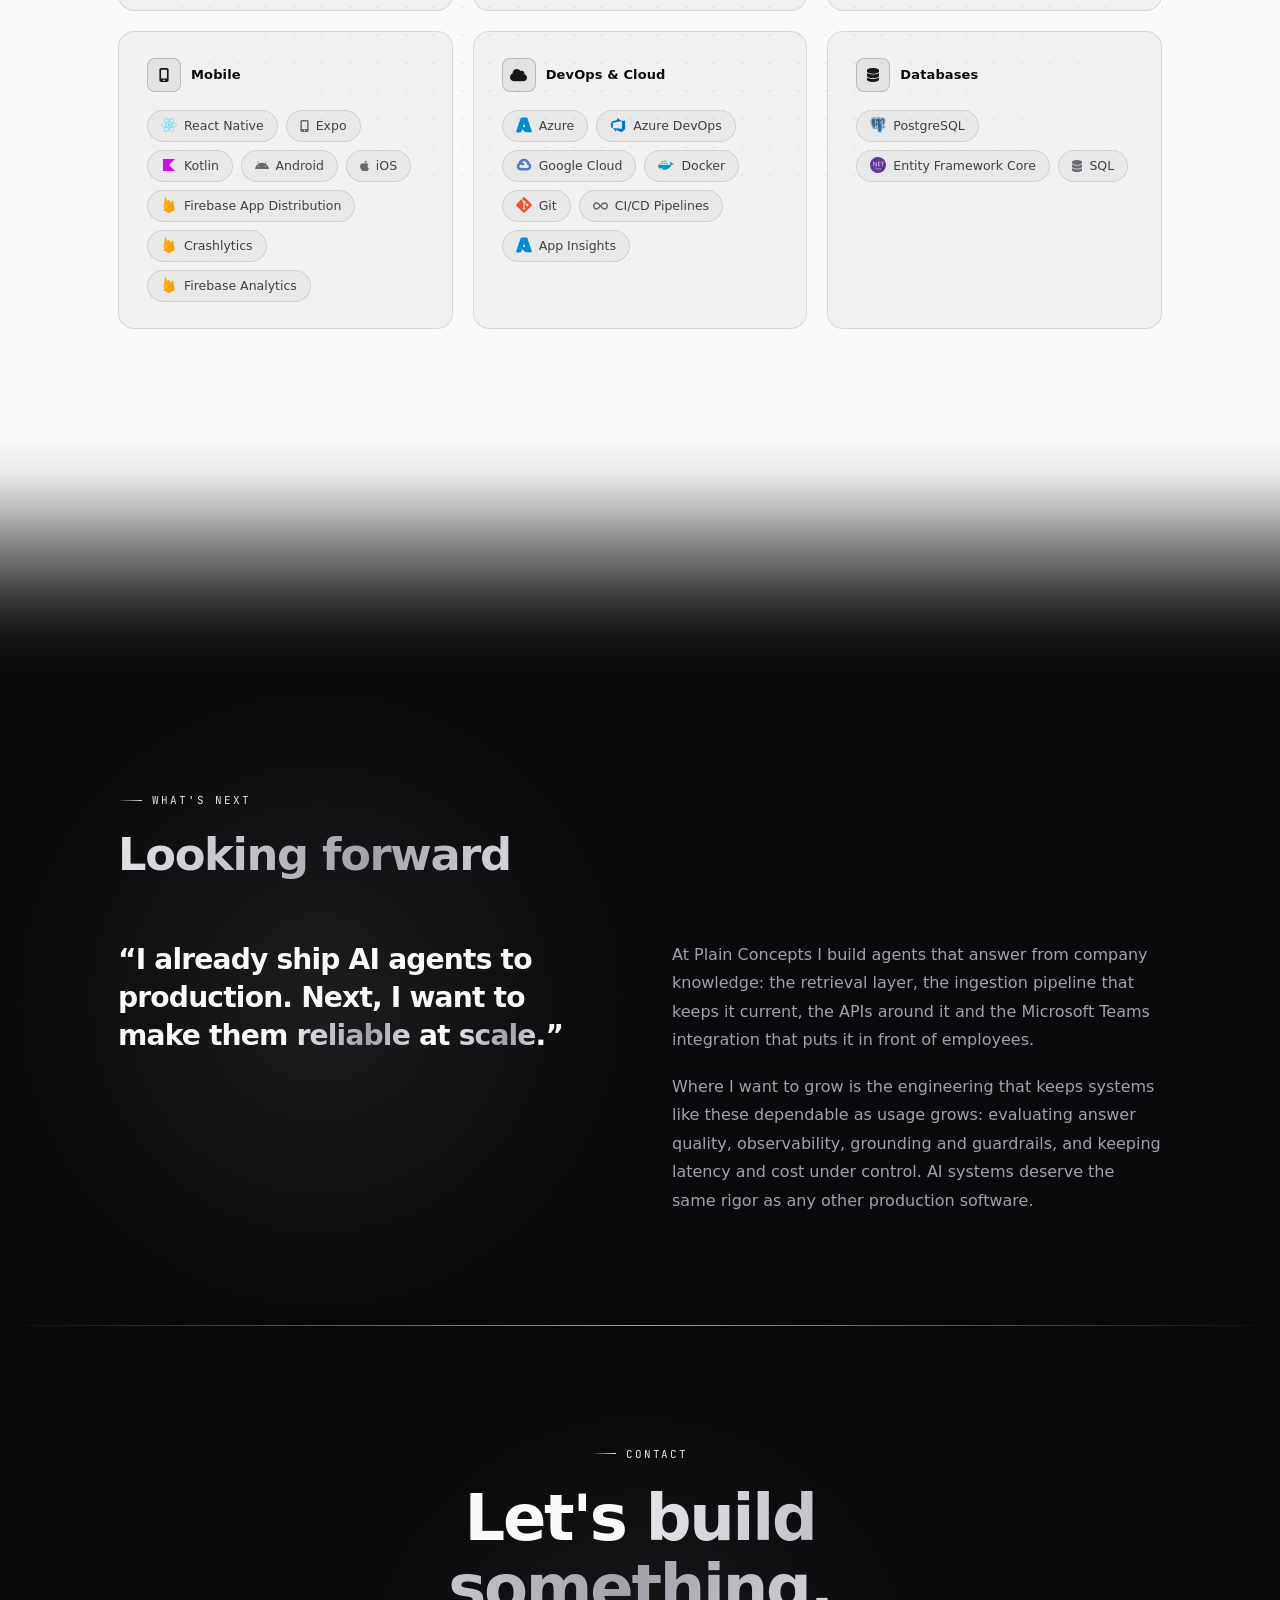
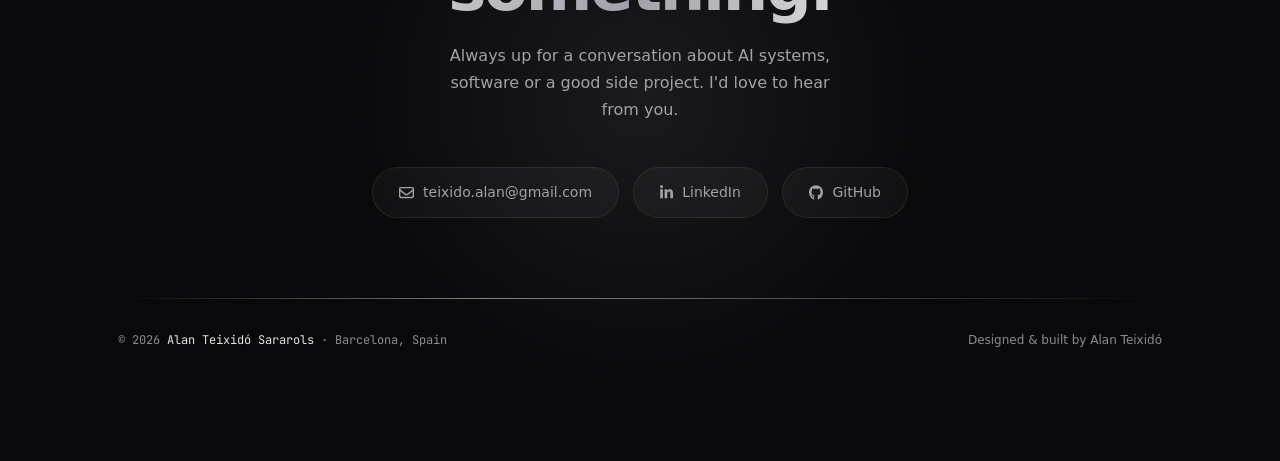
==== commit 1ea4b848: "feat: CV video modal in hero; neutral contact and goals copy - Hero button opens the 30s CV video in" ====
--- a/index.html
+++ b/index.html
@@ -50,7 +50,7 @@
     <link rel="stylesheet" href="icons.css?v=36da3a7d" />
 
     <!-- Styles -->
-    <link rel="stylesheet" href="style.css?v=a8df3bdc" />
+    <link rel="stylesheet" href="style.css?v=698fc4f0" />
 
     <meta name="theme-color" content="#09090b" />
 
@@ -142,6 +142,9 @@
               <a href="/cv/Alan_Teixido_CV.pdf" download class="btn btn-ghost">
                 <i class="fa-solid fa-download"></i> Download CV
               </a>
+              <button type="button" class="btn btn-ghost" id="cvVideoBtn" aria-haspopup="dialog">
+                <svg class="btn-play-ico" viewBox="0 0 24 24" aria-hidden="true"><path d="M8 5.5v13l11-6.5z" fill="currentColor"/></svg> Watch my CV · 30s
+              </button>
             </div>
           </div>
 
@@ -800,8 +803,8 @@
               Where I want to grow is the engineering that keeps systems like
               these dependable as usage grows: evaluating answer quality,
               observability, grounding and guardrails, and keeping latency and
-              cost under control. I'm looking for a team that treats AI
-              systems with the same rigor as any other production software.
+              cost under control. AI systems deserve the same rigor as any
+              other production software.
             </p>
           </div>
         </div>
@@ -813,13 +816,13 @@
       <div class="container">
         <div class="contact-inner">
           <div class="reveal">
-            <span class="section-label">Let's talk</span>
+            <span class="section-label">Contact</span>
             <h2 class="contact-heading">
-              Open to <span class="gradient-text">new<br />opportunities</span>
+              Let's <span class="gradient-text">build<br />something.</span>
             </h2>
             <p class="contact-sub">
-              Open to full-time roles — or just up for a conversation about
-              AI systems and software. I'd love to hear from you.
+              Always up for a conversation about AI systems, software or a good
+              side project. I'd love to hear from you.
             </p>
           </div>
 
@@ -856,6 +859,11 @@
       </div>
     </section>
 
+    <dialog id="cvVideo" class="cv-video" aria-label="My CV as a 30-second video">
+      <button type="button" class="cv-video-close" aria-label="Close video">&times;</button>
+      <video src="/video/cv-30s.mp4" poster="images/cv-video-poster.webp?v=5e0f5fea" controls playsinline preload="none"></video>
+    </dialog>
+
     <div id="clipboard-toast"><i class="fa-solid fa-check"></i> <span id="toast-text"></span></div>
 
     <button id="back-to-top" aria-label="Back to top">
@@ -863,7 +871,7 @@
     </button>
 
     <!-- Scripts -->
-    <script src="main.js?v=a3a52b93" defer></script>
+    <script src="main.js?v=0cfb6d3e" defer></script>
     <script src="terminal.js?v=9f70e53e" defer></script>
   </body>
 </html>
--- a/style.css
+++ b/style.css
@@ -2648,3 +2648,23 @@
     }
   }
 }
+
+/* ─── CV video (hero button + modal) ─────────────────────────────────── */
+.btn-play-ico { width: 1em; height: 1em; }
+.cv-video {
+  width: min(1100px, 92vw); margin: auto; padding: 0; border: 1px solid rgba(255,255,255,.12);
+  border-radius: 18px; background: #09090b; overflow: hidden;
+  box-shadow: 0 40px 120px rgba(0,0,0,.6);
+}
+.cv-video::backdrop { background: rgba(4,4,6,.82); backdrop-filter: blur(6px); }
+.cv-video video { display: block; width: 100%; aspect-ratio: 16 / 9; background: #09090b; }
+.cv-video-close {
+  position: absolute; top: 10px; right: 12px; z-index: 1; width: 38px; height: 38px;
+  border: 0; border-radius: 50%; background: rgba(9,9,11,.7); color: #fafafa;
+  font-size: 24px; line-height: 1; cursor: pointer;
+}
+.cv-video-close:hover, .cv-video-close:focus-visible { background: rgba(250,250,250,.16); }
+@media (prefers-reduced-motion: no-preference) {
+  .cv-video[open] { animation: cv-video-in .28s ease-out; }
+  @keyframes cv-video-in { from { opacity: 0; transform: scale(.96); } to { opacity: 1; transform: none; } }
+}
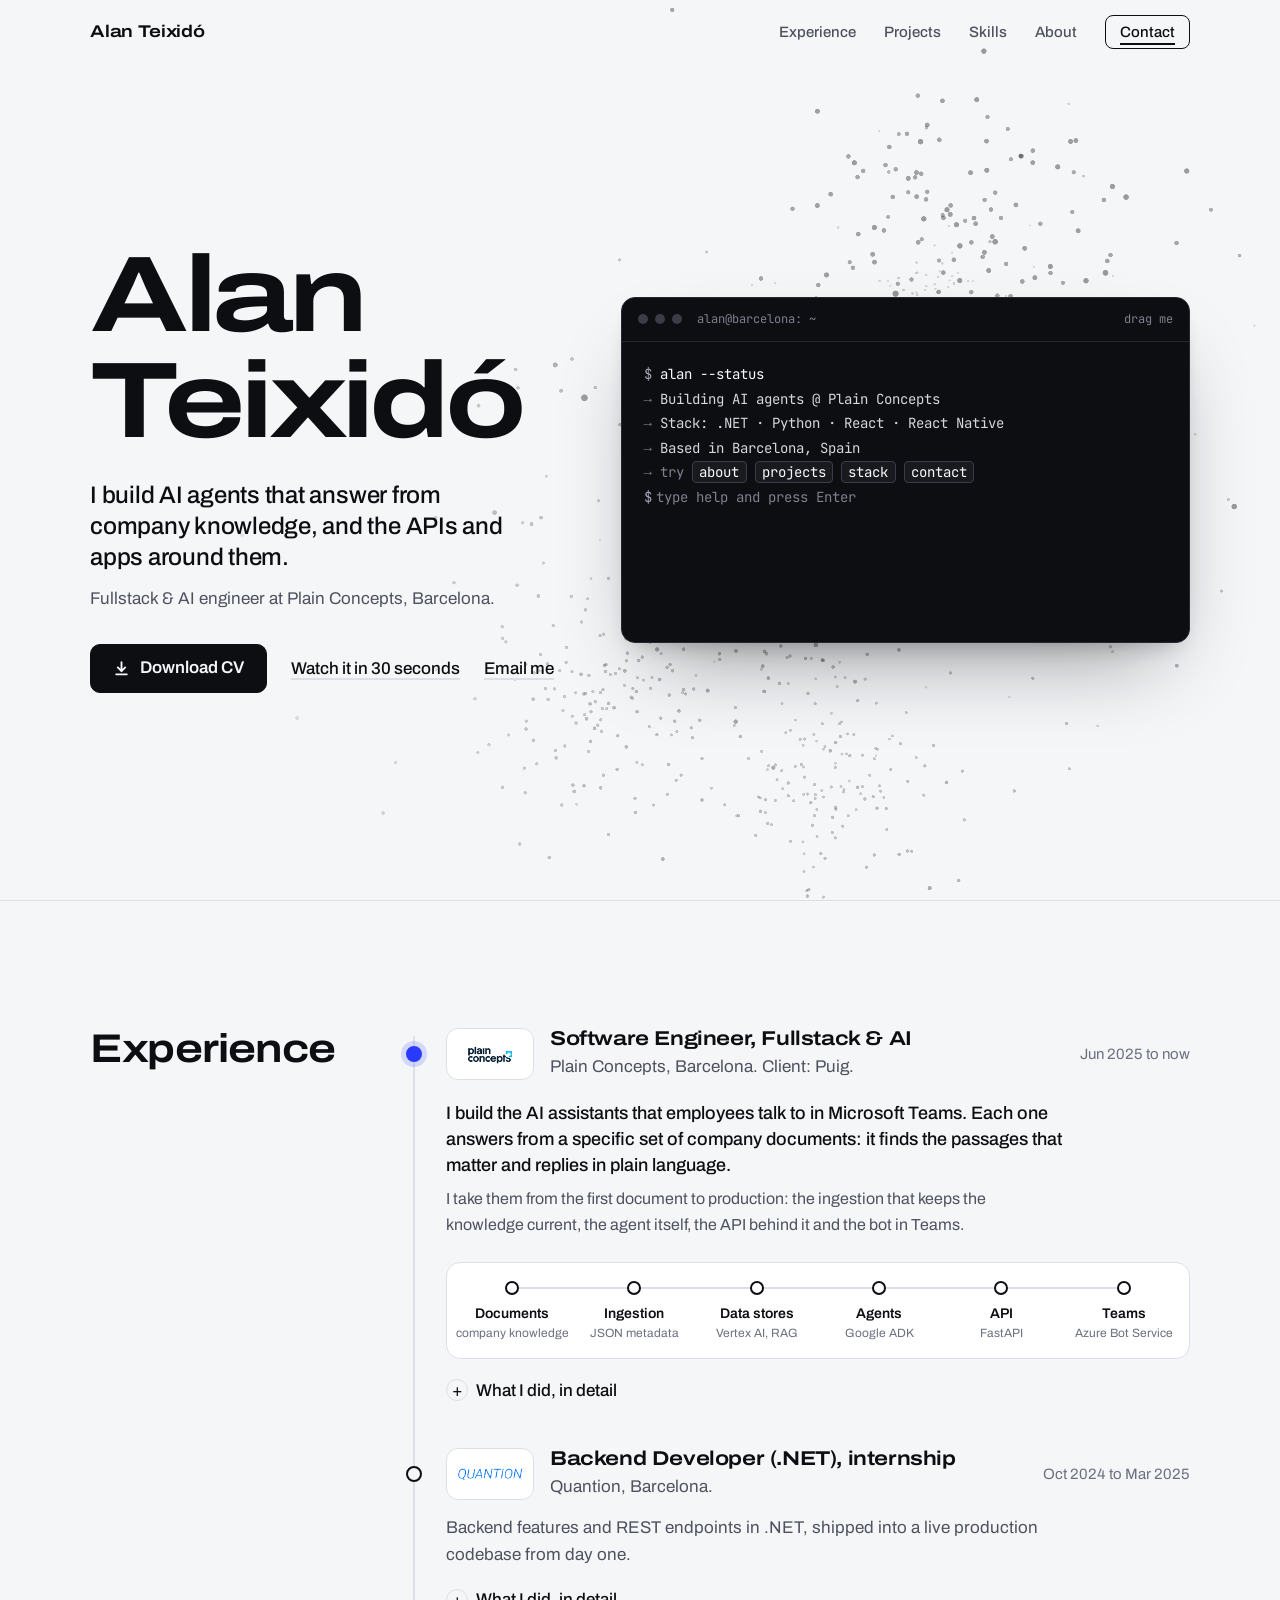
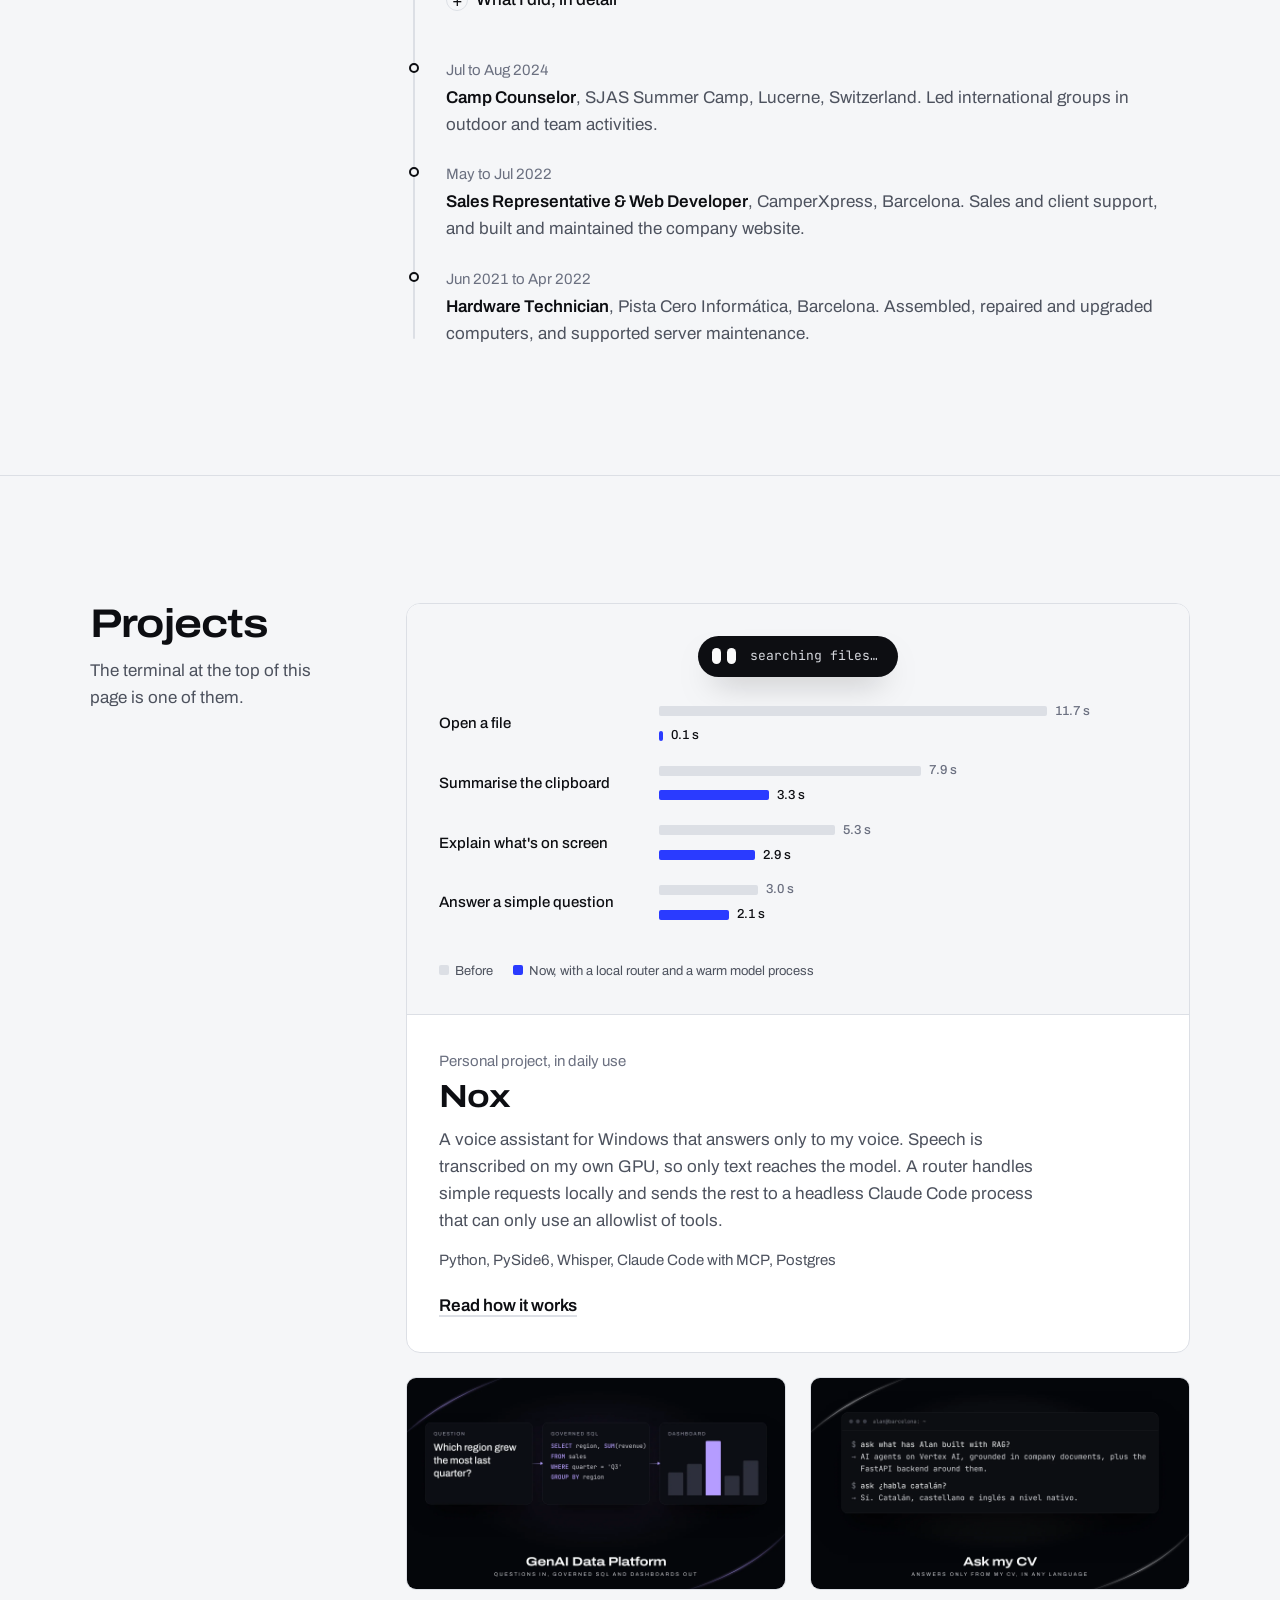
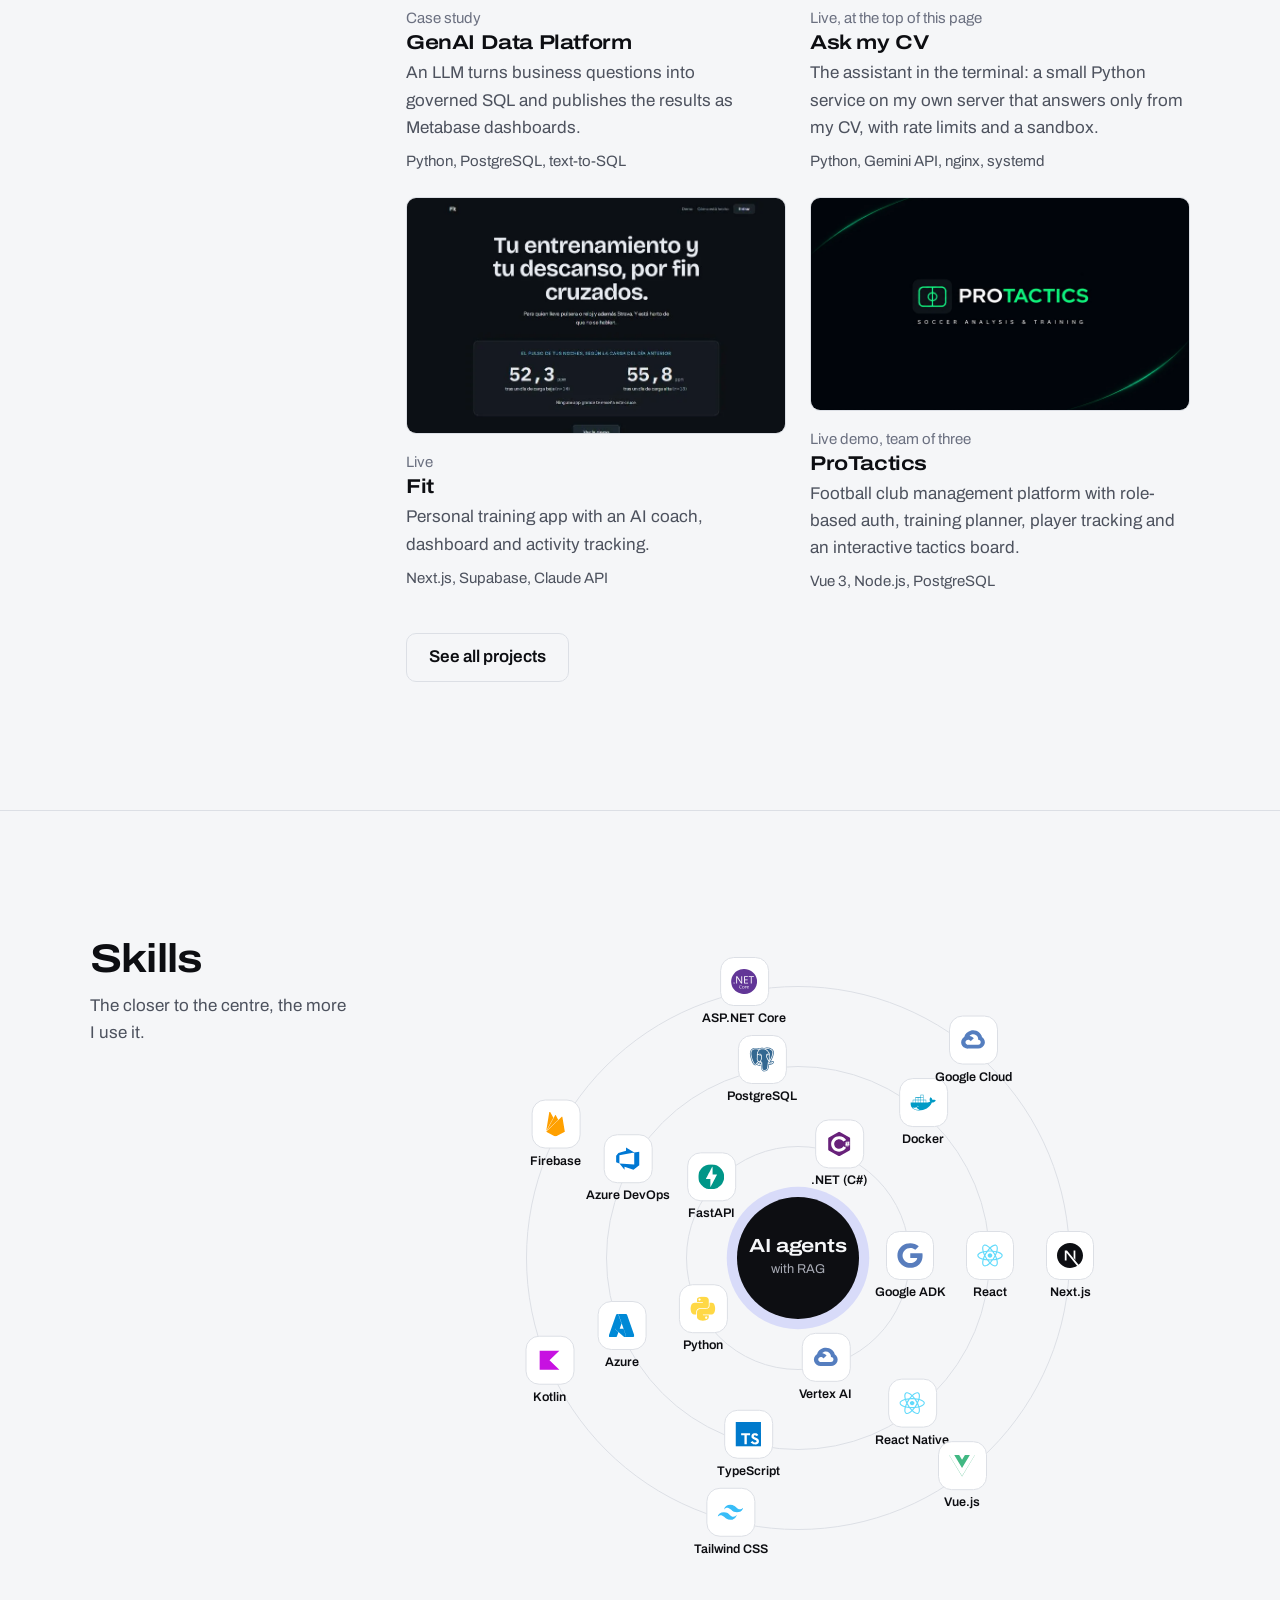
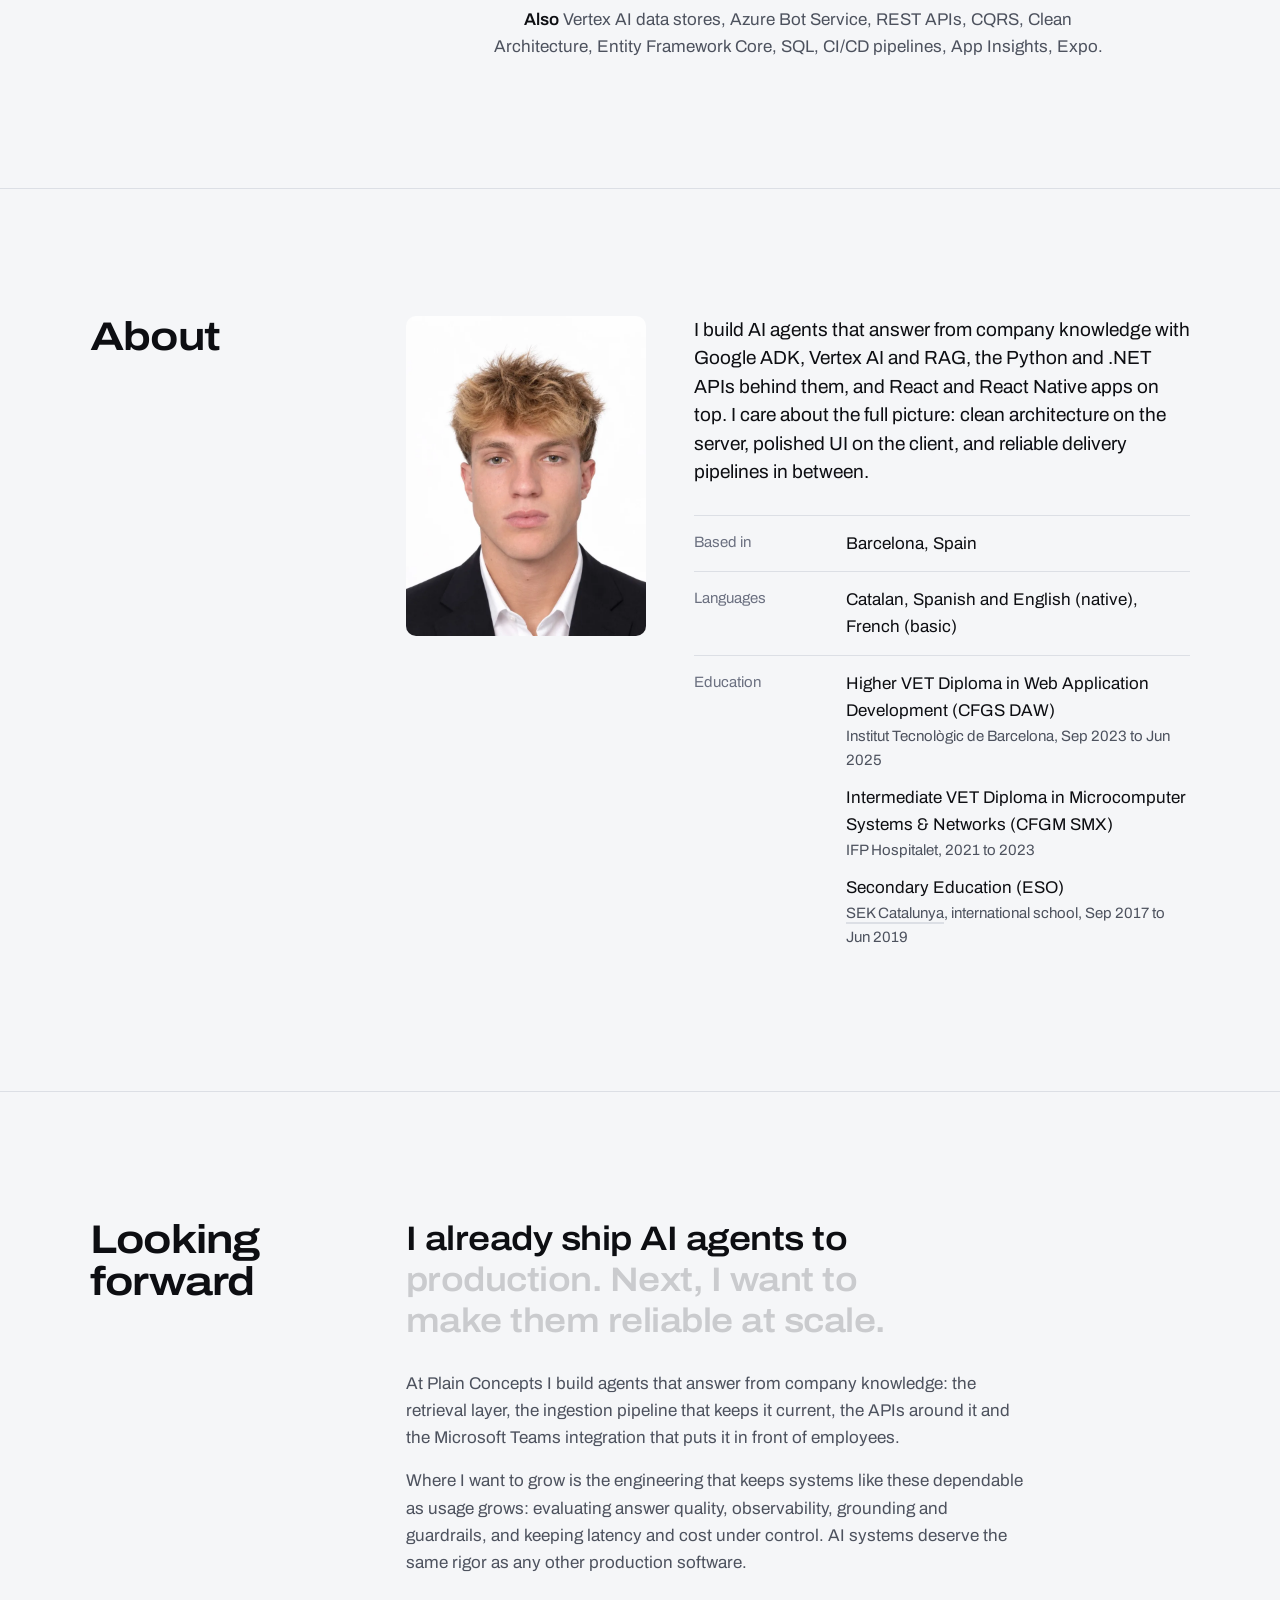
==== commit 4558b1d5: "feat: redesign with a light theme, interactive point cloud and scroll-driven motion Hero: the termin" ====
--- a/index.html
+++ b/index.html
@@ -41,18 +41,15 @@
 
     <link rel="icon" type="image/svg+xml" href="favicon.svg?v=673fcd8c" />
 
-    <!-- Fonts: self-hosted (@font-face at the top of style.css). The headline
-         and body faces are preloaded because the first screen needs them. -->
-    <link rel="preload" href="fonts/space-grotesk-v22-latin.woff2?v=0f3474ee" as="font" type="font/woff2" crossorigin />
-    <link rel="preload" href="fonts/plus-jakarta-sans-v12-latin.woff2?v=a180dc40" as="font" type="font/woff2" crossorigin />
-
-    <!-- Icons: only the ones in use, as CSS masks (scripts/build-icons.js) -->
-    <link rel="stylesheet" href="icons.css?v=36da3a7d" />
-
-    <!-- Styles -->
-    <link rel="stylesheet" href="style.css?v=698fc4f0" />
-
-    <meta name="theme-color" content="#09090b" />
+    <!-- Fonts: self-hosted (@font-face at the top of style.css). Both are
+         preloaded because the first screen needs them. -->
+    <link rel="preload" href="fonts/archivo-var-latin.woff2?v=f799f904" as="font" type="font/woff2" crossorigin />
+    <link rel="preload" href="fonts/jetbrains-mono-v24-latin.woff2?v=4d09cda4" as="font" type="font/woff2" crossorigin />
+
+    <link rel="stylesheet" href="icons.css?v=d8136626" />
+    <link rel="stylesheet" href="style.css?v=76a2c75a" />
+
+    <meta name="theme-color" content="#f5f6f8" />
 
     <!-- Structured data (SEO) -->
     <script type="application/ld+json">
@@ -76,19 +73,16 @@
     </script>
   </head>
   <body>
-    <a href="#about" class="skip-link">Skip to content</a>
-
-    <!-- ─── NAV ─────────────────────────────────────────────────────────── -->
-    <nav id="navbar">
+    <a href="#experience" class="skip-link">Skip to content</a>
+
+    <nav id="navbar" aria-label="Main">
       <div class="nav-inner">
-        <a href="#hero" class="nav-logo">AT<span>.</span></a>
+        <a href="#hero" class="nav-logo">Alan Teixidó</a>
         <ul class="nav-links">
-          <li><a href="#about">About</a></li>
           <li><a href="#experience">Experience</a></li>
           <li><a href="#projects">Projects</a></li>
-          <li><a href="#education">Education</a></li>
           <li><a href="#skills">Skills</a></li>
-          <li><a href="#goals">Goals</a></li>
+          <li><a href="#about">About</a></li>
           <li><a href="#contact" class="nav-cta">Contact</a></li>
         </ul>
         <button class="hamburger" id="hamburger" aria-label="Open menu" aria-expanded="false" aria-controls="mobileMenu">
@@ -96,782 +90,452 @@
         </button>
       </div>
     </nav>
-
-    <!-- Mobile nav (toggled by hamburger) -->
-    <nav class="mobile-menu" id="mobileMenu">
-      <a href="#about" onclick="closeMobile()">About</a>
-      <a href="#experience" onclick="closeMobile()">Experience</a>
-      <a href="#projects" onclick="closeMobile()">Projects</a>
-      <a href="#education" onclick="closeMobile()">Education</a>
-      <a href="#skills" onclick="closeMobile()">Skills</a>
-      <a href="#goals" onclick="closeMobile()">Goals</a>
-      <a href="#contact" onclick="closeMobile()">Contact</a>
+    <nav class="mobile-menu" id="mobileMenu" aria-label="Mobile">
+      <a href="#experience">Experience</a>
+      <a href="#projects">Projects</a>
+      <a href="#skills">Skills</a>
+      <a href="#about">About</a>
+      <a href="#contact">Contact</a>
     </nav>
 
-    <!-- ─── HERO ─────────────────────────────────────────────────────────── -->
-    <section id="hero" data-section-theme="dark">
-      <div class="container">
-        <div class="hero-grid">
-          <div class="hero-content">
-            <h1 class="hero-name">
-              <span class="hero-line1">Alan</span><br />
-              <span class="line2">Teixidó.</span>
-            </h1>
-
-            <p class="hero-title">Fullstack &amp; AI Engineer</p>
-            <div class="hero-rule" aria-hidden="true"></div>
-
-            <p class="hero-tagline">
-              AI agents on Google ADK and Vertex AI grounded with RAG, FastAPI
-              and .NET backends, and React Native apps for iOS and Android —
-              built to production standard.
+    <main>
+      <!-- ─── HERO ───────────────────────────────────────────────────────── -->
+      <section id="hero">
+        <!-- cloud.js draws the point cloud here; without WebGL it stays empty -->
+        <canvas class="hero-cloud" id="heroCloud" aria-hidden="true"></canvas>
+
+        <div class="container">
+          <div class="hero-grid">
+            <div class="hero-content">
+              <h1 class="hero-name"><span class="line"><span>Alan</span></span> <span class="line"><span>Teixidó</span></span></h1>
+              <p class="hero-lead">
+                I build AI agents that answer from company knowledge, and the
+                APIs and apps around them.
+              </p>
+              <p class="hero-meta">Fullstack &amp; AI engineer at Plain Concepts, Barcelona.</p>
+
+              <div class="hero-actions">
+                <a href="/cv/Alan_Teixido_CV.pdf" download class="btn">
+                  <svg viewBox="0 0 16 16" fill="none" stroke="currentColor" stroke-width="1.75" stroke-linecap="round" stroke-linejoin="round" aria-hidden="true"><path d="M8 2v8.5M4.5 7 8 10.5 11.5 7M3 13.5h10" /></svg>
+                  Download CV
+                </a>
+                <button type="button" class="link" data-video-dialog="cvVideo" aria-haspopup="dialog">Watch it in 30 seconds</button>
+                <a href="mailto:teixido.alan@gmail.com" class="link">Email me</a>
+              </div>
+            </div>
+
+            <!-- Status terminal: real text, typed out on the first visit.
+                 terminal.js turns the chips into buttons and the last line into an input. -->
+            <aside class="hero-term" aria-label="Terminal">
+              <div class="term-bar" aria-hidden="true">
+                <span class="term-dot"></span><span class="term-dot"></span><span class="term-dot"></span>
+                <span class="term-name">alan@barcelona: ~</span>
+              </div>
+              <div class="term-body">
+                <p class="term-line"><span class="term-prompt">$</span> <span class="term-cmd">alan --status</span></p>
+                <p class="term-line"><span class="term-arrow">→</span> Building AI agents @ Plain Concepts</p>
+                <p class="term-line"><span class="term-arrow">→</span> Stack: .NET · Python · React · React&nbsp;Native</p>
+                <p class="term-line"><span class="term-arrow">→</span> Based in Barcelona, Spain</p>
+                <p class="term-hint"><span class="term-arrow">→</span> try <span class="term-chip">about</span> <span class="term-chip">projects</span> <span class="term-chip">stack</span> <span class="term-chip">contact</span></p>
+                <p class="term-prompt-line"><span class="term-prompt">$</span> <span class="term-caret" aria-hidden="true"></span></p>
+              </div>
+            </aside>
+          </div>
+        </div>
+      </section>
+
+      <!-- ─── EXPERIENCE ─────────────────────────────────────────────────── -->
+      <section id="experience" class="section">
+        <div class="container">
+          <header class="section-head">
+            <h2>Experience</h2>
+          </header>
+
+          <div>
+            <ol class="timeline">
+              <li class="tl-item tl-item--lead">
+                <header class="role-head">
+                  <span class="role-logo"><img src="images/logo_plain.png?v=20c978dc" alt="" width="500" height="269" loading="lazy" decoding="async" /></span>
+                  <div>
+                    <h3>Software Engineer, Fullstack &amp; AI</h3>
+                    <p class="role-org">Plain Concepts, Barcelona. Client: Puig.</p>
+                  </div>
+                  <p class="role-when">Jun 2025 to now</p>
+                </header>
+
+                <p class="role-sum role-sum--lead">
+                  I build the AI assistants that employees talk to in Microsoft
+                  Teams. Each one answers from a specific set of company
+                  documents: it finds the passages that matter and replies in
+                  plain language.
+                </p>
+                <p class="role-sum">
+                  I take them from the first document to production: the
+                  ingestion that keeps the knowledge current, the agent itself,
+                  the API behind it and the bot in Teams.
+                </p>
+
+                <!-- The platform, from a document to an answer in Teams -->
+                <ol class="pipeline" aria-label="How a company document becomes an answer in Microsoft Teams">
+                  <li><b>Documents</b><span>company knowledge</span></li>
+                  <li><b>Ingestion</b><span>JSON metadata</span></li>
+                  <li><b>Data stores</b><span>Vertex AI, RAG</span></li>
+                  <li><b>Agents</b><span>Google ADK</span></li>
+                  <li><b>API</b><span>FastAPI</span></li>
+                  <li><b>Teams</b><span>Azure Bot Service</span></li>
+                </ol>
+
+                <details class="role-more">
+                  <summary>What I did, in detail</summary>
+              <ul class="role-grid">
+                <li>
+                  <h4>Agents</h4>
+                  <p>
+                    Built AI agents with Google ADK on Vertex AI, using RAG over
+                    Vertex AI data stores to ground answers in company documents.
+                  </p>
+                </li>
+                <li>
+                  <h4>Ingestion</h4>
+                  <p>
+                    Designed the document ingestion workflow (JSON metadata,
+                    data store imports, content updates) so the agents always
+                    answer from current knowledge.
+                    <!-- TODO: métrica (p. ej. volumen de documentos, frecuencia de actualización) -->
+                  </p>
+                </li>
+                <li>
+                  <h4>API</h4>
+                  <p>
+                    Developed the FastAPI (Python) backend that connects the
+                    agents with the rest of the platform.
+                  </p>
+                </li>
+                <li>
+                  <h4>Teams</h4>
+                  <p>
+                    Integrated the agents into Microsoft Teams through Azure
+                    Bot Service, in a multi-cloud setup (Google Cloud and Azure).
+                    <!-- TODO: métrica (p. ej. empleados con acceso) -->
+                  </p>
+                </li>
+                <li>
+                  <h4>Delivery</h4>
+                  <p>
+                    Built Azure DevOps CI/CD pipelines that deploy across four
+                    repositories: agents, bot, API and infrastructure.
+                    <!-- TODO: métrica (p. ej. tiempo de despliegue) -->
+                  </p>
+                </li>
+                <li>
+                  <h4>Apps</h4>
+                  <p>
+                    Designed .NET REST APIs (CQRS, Clean Architecture) and React
+                    Native apps for iOS and Android, with Firebase release tooling.
+                    <!-- TODO: métrica (p. ej. crash-free rate, tiempo de release) -->
+                  </p>
+                </li>
+              </ul>
+                  <p class="stack">
+                    Google ADK, Vertex AI, RAG, Python, FastAPI, Azure Bot Service,
+                    Azure DevOps, .NET (C#), React Native, TypeScript, PostgreSQL, Firebase
+                  </p>
+                </details>
+              </li>
+
+              <li class="tl-item">
+                <header class="role-head">
+                  <span class="role-logo"><img src="images/logo_quantion.png?v=ba24d74d" alt="" width="450" height="138" loading="lazy" decoding="async" /></span>
+                  <div>
+                    <h3>Backend Developer (.NET), internship</h3>
+                    <p class="role-org">Quantion, Barcelona.</p>
+                  </div>
+                  <p class="role-when">Oct 2024 to Mar 2025</p>
+                </header>
+                <p class="role-sum">Backend features and REST endpoints in .NET, shipped into a live production codebase from day one.</p>
+                <details class="role-more">
+                  <summary>What I did, in detail</summary>
+                  <ul class="role-grid role-grid--two">
+                    <li><p>Shipped backend features in .NET (C#) within a live production codebase from day one.</p></li>
+                    <li><p>Built and validated REST API endpoints with automated test coverage to ensure reliability.</p></li>
+                    <li><p>Refactored legacy code applying Clean Code principles and established architectural patterns.</p></li>
+                    <li><p>Contributed to iterative delivery cycles within a cross-functional Scrum team.</p></li>
+                  </ul>
+                  <p class="stack">.NET (C#), REST APIs, Azure DevOps, Git</p>
+                </details>
+              </li>
+
+              <li class="tl-item tl-item--small">
+                <p class="role-when">Jul to Aug 2024</p>
+                <p><strong>Camp Counselor</strong>, SJAS Summer Camp, Lucerne, Switzerland. Led international groups in outdoor and team activities.</p>
+              </li>
+              <li class="tl-item tl-item--small">
+                <p class="role-when">May to Jul 2022</p>
+                <p><strong>Sales Representative &amp; Web Developer</strong>, CamperXpress, Barcelona. Sales and client support, and built and maintained the company website.</p>
+              </li>
+              <li class="tl-item tl-item--small">
+                <p class="role-when">Jun 2021 to Apr 2022</p>
+                <p><strong>Hardware Technician</strong>, Pista Cero Informática, Barcelona. Assembled, repaired and upgraded computers, and supported server maintenance.</p>
+              </li>
+            </ol>
+          </div>
+        </div>
+      </section>
+
+      <!-- ─── PROJECTS ───────────────────────────────────────────────────── -->
+      <section id="projects" class="section">
+        <div class="container">
+          <header class="section-head">
+            <h2>Projects</h2>
+            <p>The terminal at the top of this page is one of them.</p>
+          </header>
+
+          <div>
+            <a href="projects.html#nox" class="feature">
+              <div class="nox">
+                <div class="nox-island" aria-hidden="true">
+                  <span class="nox-eyes"><i></i><i></i></span>
+                  <span class="nox-sub">searching files…</span>
+                </div>
+                <ul class="nox-times" aria-label="Seconds to respond, before and after the local router">
+                  <li><span class="t-label">Open a file</span><span class="t-bars"><span class="t-bar" style="--w: 100%"><b>11.7 s</b></span><span class="t-bar is-now" style="--w: 1%"><b>0.1 s</b></span></span></li>
+                  <li><span class="t-label">Summarise the clipboard</span><span class="t-bars"><span class="t-bar" style="--w: 67.5%"><b>7.9 s</b></span><span class="t-bar is-now" style="--w: 28.2%"><b>3.3 s</b></span></span></li>
+                  <li><span class="t-label">Explain what's on screen</span><span class="t-bars"><span class="t-bar" style="--w: 45.3%"><b>5.3 s</b></span><span class="t-bar is-now" style="--w: 24.8%"><b>2.9 s</b></span></span></li>
+                  <li><span class="t-label">Answer a simple question</span><span class="t-bars"><span class="t-bar" style="--w: 25.6%"><b>3.0 s</b></span><span class="t-bar is-now" style="--w: 17.9%"><b>2.1 s</b></span></span></li>
+                </ul>
+                <p class="nox-key"><span>Before</span><span class="is-now">Now, with a local router and a warm model process</span></p>
+              </div>
+              <div class="feature-body">
+                <span class="feature-kind">Personal project, in daily use</span>
+                <h3>Nox</h3>
+                <p>
+                  A voice assistant for Windows that answers only to my voice.
+                  Speech is transcribed on my own GPU, so only text reaches
+                  the model. A router handles simple requests locally and
+                  sends the rest to a headless Claude Code process that can
+                  only use an allowlist of tools.
+                </p>
+                <p class="stack">Python, PySide6, Whisper, Claude Code with MCP, Postgres</p>
+                <span class="feature-more link">Read how it works</span>
+              </div>
+            </a>
+
+            <div class="project-pair">
+              <a href="projects.html#genai-data-platform" class="project">
+                <div class="project-shot">
+                  <img src="images/genai_cover.webp?v=ea2ad885" alt="A question becomes governed SQL and then a dashboard" class="is-cover" width="1600" height="900" loading="lazy" decoding="async" />
+                </div>
+                <span class="project-kind">Case study</span>
+                <h3>GenAI Data Platform</h3>
+                <p>An LLM turns business questions into governed SQL and publishes the results as Metabase dashboards.</p>
+                <p class="stack">Python, PostgreSQL, text-to-SQL</p>
+              </a>
+              <a href="projects.html#ask-my-cv" class="project">
+                <div class="project-shot">
+                  <img src="images/askmycv_cover.webp?v=5b488e29" alt="The terminal answering two questions about Alan, one in English and one in Spanish" class="is-cover" width="1600" height="900" loading="lazy" decoding="async" />
+                </div>
+                <span class="project-kind">Live, at the top of this page</span>
+                <h3>Ask my CV</h3>
+                <p>The assistant in the terminal: a small Python service on my own server that answers only from my CV, with rate limits and a sandbox.</p>
+                <p class="stack">Python, Gemini API, nginx, systemd</p>
+              </a>
+            </div>
+
+            <div class="project-pair">
+              <a href="https://fit.alanteixido.dev" target="_blank" rel="noopener" class="project">
+                <div class="project-shot">
+                  <img src="images/fit_preview.webp?v=8e557abe" alt="Fit home screen: training and recovery dashboard" width="800" height="500" loading="lazy" decoding="async" />
+                </div>
+                <span class="project-kind">Live</span>
+                <h3>Fit</h3>
+                <p>Personal training app with an AI coach, dashboard and activity tracking.</p>
+                <p class="stack">Next.js, Supabase, Claude API</p>
+              </a>
+              <a href="https://alanteixido.github.io/ProTactics/" target="_blank" rel="noopener" class="project">
+                <div class="project-shot">
+                  <img src="images/protactics_cover.webp?v=2db56d0d" alt="ProTactics: soccer analysis and training" class="is-cover" width="1600" height="900" loading="lazy" decoding="async" />
+                </div>
+                <span class="project-kind">Live demo, team of three</span>
+                <h3>ProTactics</h3>
+                <p>Football club management platform with role-based auth, training planner, player tracking and an interactive tactics board.</p>
+                <p class="stack">Vue 3, Node.js, PostgreSQL</p>
+              </a>
+            </div>
+
+            <p class="projects-all"><a href="projects.html" class="btn btn-quiet">See all projects</a></p>
+          </div>
+        </div>
+      </section>
+
+      <!-- ─── SKILLS ─────────────────────────────────────────────────────── -->
+      <section id="skills" class="section">
+        <div class="container">
+          <header class="section-head">
+            <h2>Skills</h2>
+            <p>The closer to the centre, the more I use it.</p>
+          </header>
+
+          <div>
+            <!-- Three rings turning around what I build. The list is real
+                 text, so it is read out and found by search as usual. -->
+            <div class="orbit">
+              <div class="orbit-box">
+                <p class="orbit-core"><b>AI agents</b><span>with RAG</span></p>
+                <ul class="ring ring--1" style="--n: 5">
+                  <li style="--i: 0"><span class="chip"><i class="devicon-google-plain colored"></i><b>Google ADK</b></span></li>
+                  <li style="--i: 1"><span class="chip"><i class="devicon-googlecloud-plain colored"></i><b>Vertex AI</b></span></li>
+                  <li style="--i: 2"><span class="chip"><i class="devicon-python-plain colored"></i><b>Python</b></span></li>
+                  <li style="--i: 3"><span class="chip"><i class="devicon-fastapi-plain colored"></i><b>FastAPI</b></span></li>
+                  <li style="--i: 4"><span class="chip"><i class="devicon-csharp-plain colored"></i><b>.NET (C#)</b></span></li>
+                </ul>
+                <ul class="ring ring--2" style="--n: 7">
+                  <li style="--i: 0"><span class="chip"><i class="devicon-react-original colored"></i><b>React</b></span></li>
+                  <li style="--i: 1"><span class="chip"><i class="devicon-react-original colored"></i><b>React Native</b></span></li>
+                  <li style="--i: 2"><span class="chip"><i class="devicon-typescript-original colored"></i><b>TypeScript</b></span></li>
+                  <li style="--i: 3"><span class="chip"><i class="devicon-azure-plain colored"></i><b>Azure</b></span></li>
+                  <li style="--i: 4"><span class="chip"><i class="devicon-azuredevops-plain colored"></i><b>Azure DevOps</b></span></li>
+                  <li style="--i: 5"><span class="chip"><i class="devicon-postgresql-plain colored"></i><b>PostgreSQL</b></span></li>
+                  <li style="--i: 6"><span class="chip"><i class="devicon-docker-plain colored"></i><b>Docker</b></span></li>
+                </ul>
+                <ul class="ring ring--3" style="--n: 7">
+                  <li style="--i: 0"><span class="chip"><i class="devicon-nextjs-plain"></i><b>Next.js</b></span></li>
+                  <li style="--i: 1"><span class="chip"><i class="devicon-vuejs-plain colored"></i><b>Vue.js</b></span></li>
+                  <li style="--i: 2"><span class="chip"><i class="devicon-tailwindcss-plain colored"></i><b>Tailwind CSS</b></span></li>
+                  <li style="--i: 3"><span class="chip"><i class="devicon-kotlin-plain colored"></i><b>Kotlin</b></span></li>
+                  <li style="--i: 4"><span class="chip"><i class="devicon-firebase-plain colored"></i><b>Firebase</b></span></li>
+                  <li style="--i: 5"><span class="chip"><i class="devicon-dotnetcore-plain colored"></i><b>ASP.NET Core</b></span></li>
+                  <li style="--i: 6"><span class="chip"><i class="devicon-googlecloud-plain colored"></i><b>Google Cloud</b></span></li>
+                </ul>
+              </div>
+            </div>
+            <p class="orbit-also">
+              <b>Also</b> Vertex AI data stores, Azure Bot Service, REST APIs,
+              CQRS, Clean Architecture, Entity Framework Core, SQL, CI/CD
+              pipelines, App Insights, Expo.
             </p>
-
-            <p class="hero-location">
-              <i class="fa-solid fa-location-dot" aria-hidden="true"></i>
-              Based in Barcelona, Spain
-            </p>
-
-            <div class="hero-actions">
-              <a href="#experience" class="btn btn-primary">
-                <i class="fa-solid fa-code-branch"></i> View experience
-              </a>
-              <a href="#contact" class="btn btn-secondary">
-                <i class="fa-regular fa-paper-plane"></i> Get in touch
-              </a>
-              <a href="/cv/Alan_Teixido_CV.pdf" download class="btn btn-ghost">
-                <i class="fa-solid fa-download"></i> Download CV
-              </a>
-              <button type="button" class="btn btn-ghost" id="cvVideoBtn" aria-haspopup="dialog">
-                <svg class="btn-play-ico" viewBox="0 0 24 24" aria-hidden="true"><path d="M8 5.5v13l11-6.5z" fill="currentColor"/></svg> Watch my CV · 30s
-              </button>
+          </div>
+        </div>
+      </section>
+
+      <!-- ─── ABOUT (with education) ─────────────────────────────────────── -->
+      <section id="about" class="section">
+        <div class="container">
+          <header class="section-head">
+            <h2>About</h2>
+          </header>
+
+          <div class="about">
+            <img
+              src="images/alan-teixido.webp?v=03eca435"
+              alt="Alan Teixidó"
+              class="about-photo"
+              width="720"
+              height="960"
+              loading="lazy"
+              decoding="async"
+            />
+            <div>
+              <p class="about-bio">
+                I build AI agents that answer from company knowledge with
+                Google ADK, Vertex AI and RAG, the Python and .NET APIs behind
+                them, and React and React Native apps on top. I care about the
+                full picture: clean architecture on the server, polished UI on
+                the client, and reliable delivery pipelines in between.
+              </p>
+
+              <dl class="facts">
+                <div>
+                  <dt>Based in</dt>
+                  <dd>Barcelona, Spain</dd>
+                </div>
+                <div>
+                  <dt>Languages</dt>
+                  <dd>Catalan, Spanish and English (native), French (basic)</dd>
+                </div>
+                <div id="education">
+                  <dt>Education</dt>
+                  <dd>
+                    Higher VET Diploma in Web Application Development (CFGS DAW)
+                    <span>Institut Tecnològic de Barcelona, Sep 2023 to Jun 2025</span>
+                  </dd>
+                  <dd>
+                    Intermediate VET Diploma in Microcomputer Systems &amp; Networks (CFGM SMX)
+                    <span>IFP Hospitalet, 2021 to 2023</span>
+                  </dd>
+                  <dd>
+                    Secondary Education (ESO)
+                    <span><a href="https://catalunya.sek.es/" target="_blank" rel="noopener" class="link">SEK Catalunya</a>, international school, Sep 2017 to Jun 2019</span>
+                  </dd>
+                </div>
+              </dl>
             </div>
           </div>
-
-          <!-- Status terminal: real text, typed out after the intro on the first visit -->
-          <aside class="hero-term" aria-label="Terminal">
-            <div class="term-bar" aria-hidden="true">
-              <span class="term-dot"></span><span class="term-dot"></span><span class="term-dot"></span>
-              <span class="term-name">alan@barcelona: ~</span>
-            </div>
-            <div class="term-body">
-              <p class="term-line"><span class="term-prompt">$</span> <span class="term-cmd">alan --status</span></p>
-              <p class="term-line"><span class="term-arrow">→</span> Building AI agents @ Plain Concepts</p>
-              <p class="term-line"><span class="term-arrow">→</span> Stack: .NET · Python · React · React&nbsp;Native</p>
-              <p class="term-line"><span class="term-arrow">→</span> Based in Barcelona, Spain</p>
-              <!-- terminal.js turns the chips into buttons and this prompt into an input -->
-              <p class="term-hint"><span class="term-arrow">→</span> try <span class="term-chip">about</span> <span class="term-chip">projects</span> <span class="term-chip">stack</span> <span class="term-chip">contact</span></p>
-              <p class="term-prompt-line"><span class="term-prompt">$</span> <span class="term-caret" aria-hidden="true"></span></p>
-            </div>
-          </aside>
-        </div>
-      </div>
-
-      <div class="hero-scroll-hint">
-        <span>Scroll</span>
-        <div class="scroll-line"></div>
-      </div>
-    </section>
-
-    <!-- ─── ABOUT ────────────────────────────────────────────────────────── -->
-    <section id="about" data-section-theme="light">
-      <div class="container">
-        <div class="reveal">
-          <span class="section-label">Profile</span>
-          <h2 class="section-title">About me</h2>
-        </div>
-
-        <div class="about-grid">
-          <!-- Photo -->
-          <div class="about-photo-col reveal reveal-delay-1">
-            <div class="about-photo-wrap">
-              <img
-                src="images/alan-teixido.webp?v=03eca435"
-                alt="Alan Teixidó, Fullstack &amp; AI Engineer"
-                class="about-photo"
-                width="720"
-                height="960"
-                loading="lazy"
-                decoding="async"
-              />
+        </div>
+      </section>
+
+      <!-- ─── LOOKING FORWARD ────────────────────────────────────────────── -->
+      <section id="goals" class="section">
+        <div class="container">
+          <header class="section-head">
+            <h2>Looking forward</h2>
+          </header>
+
+          <div>
+            <p class="goals-quote" data-fill>
+              I already ship AI agents to production. Next, I want to make
+              them reliable at scale.
+            </p>
+            <div class="goals-text">
+              <p>
+                At Plain Concepts I build agents that answer from company
+                knowledge: the retrieval layer, the ingestion pipeline that keeps
+                it current, the APIs around it and the Microsoft Teams
+                integration that puts it in front of employees.
+              </p>
+              <p>
+                Where I want to grow is the engineering that keeps systems like
+                these dependable as usage grows: evaluating answer quality,
+                observability, grounding and guardrails, and keeping latency and
+                cost under control. AI systems deserve the same rigor as any
+                other production software.
+              </p>
             </div>
           </div>
-
-          <!-- Bio + contact -->
-          <div class="about-left reveal reveal-delay-2">
-            <p class="about-bio">
-              Fullstack &amp; AI engineer. I build <strong>AI agents</strong>
-              that answer from company knowledge with Google ADK, Vertex AI and
-              RAG, the <strong>Python and .NET APIs</strong> behind them, and
-              <strong>React &amp; React Native</strong> apps on top. I care
-              about the full picture: clean architecture on the server,
-              polished UI on the client, and reliable delivery pipelines in
-              between.
-            </p>
-            <ul class="about-contact-list">
-              <li>
-                <i class="fa-solid fa-location-dot"></i>
-                Based in Barcelona, Spain
-              </li>
-              <li>
-                <i class="fa-regular fa-envelope"></i>
-                <a href="mailto:teixido.alan@gmail.com"
-                  >teixido.alan@gmail.com</a
-                >
-              </li>
-              <li>
-                <i class="fa-brands fa-linkedin-in"></i>
-                <a href="https://www.linkedin.com/in/alanteixidosararols" target="_blank" rel="noopener">linkedin.com/in/alanteixidosararols</a>
-              </li>
-              <li>
-                <i class="fa-brands fa-github"></i>
-                <a href="https://github.com/AlanTeixido" target="_blank" rel="noopener">github.com/AlanTeixido</a>
-              </li>
-            </ul>
-
-            <div class="about-status">
-              <div class="about-status-dot"></div>
-              <span>Currently building <strong>AI agents</strong> on <strong>Vertex AI</strong> at Plain Concepts</span>
-            </div>
-          </div>
-
-          <!-- Languages -->
-          <div class="about-right reveal reveal-delay-3">
-            <div class="about-card">
-              <div class="about-card-title">Language proficiency</div>
-              <div class="langs-grid">
-                <div class="lang-item">
-                  <div class="lang-top">
-                    <span class="lang-name">Catalan</span>
-                    <span class="lang-level">Native</span>
-                  </div>
-                  <div class="lang-bar">
-                    <div class="lang-bar-fill" data-width="1"></div>
-                  </div>
-                </div>
-                <div class="lang-item">
-                  <div class="lang-top">
-                    <span class="lang-name">Spanish</span>
-                    <span class="lang-level">Native</span>
-                  </div>
-                  <div class="lang-bar">
-                    <div class="lang-bar-fill" data-width="1"></div>
-                  </div>
-                </div>
-                <div class="lang-item">
-                  <div class="lang-top">
-                    <span class="lang-name">English</span>
-                    <span class="lang-level">Native</span>
-                  </div>
-                  <div class="lang-bar">
-                    <div class="lang-bar-fill" data-width="1"></div>
-                  </div>
-                </div>
-                <div class="lang-item">
-                  <div class="lang-top">
-                    <span class="lang-name">French</span>
-                    <span class="lang-level">Basic</span>
-                  </div>
-                  <div class="lang-bar">
-                    <div class="lang-bar-fill" data-width="0.25"></div>
-                  </div>
-                </div>
-              </div>
-            </div>
-          </div>
+        </div>
+      </section>
+    </main>
+
+    <!-- ─── CONTACT / FOOTER ───────────────────────────────────────────── -->
+    <footer id="contact">
+      <div class="container">
+        <h2>Get in touch</h2>
+        <p class="contact-sub">
+          Always up for a conversation about AI systems, software or a good
+          side project. I'd love to hear from you.
+        </p>
+        <a href="mailto:teixido.alan@gmail.com" class="contact-email" data-copy="teixido.alan@gmail.com">teixido.alan@gmail.com</a>
+        <div class="contact-links">
+          <a href="https://www.linkedin.com/in/alanteixidosararols" target="_blank" rel="noopener me" class="link">LinkedIn</a>
+          <a href="https://github.com/AlanTeixido" target="_blank" rel="noopener me" class="link">GitHub</a>
+          <a href="/cv/Alan_Teixido_CV.pdf" download class="link">Download CV (PDF)</a>
+        </div>
+
+        <div class="footer">
+          <span>© 2026 Alan Teixidó Sararols, Barcelona</span>
+          <span>Designed and built by Alan Teixidó</span>
         </div>
       </div>
-    </section>
-
-    <!-- ─── EXPERIENCE ────────────────────────────────────────────────────── -->
-    <section id="experience" data-section-theme="light">
-      <div class="container">
-        <div class="experience-header reveal">
-          <span class="section-label">Career</span>
-          <h2 class="section-title">Experience</h2>
-        </div>
-
-        <div class="timeline">
-          <!-- Plain Concepts -->
-          <div class="timeline-item reveal reveal-delay-1">
-            <div class="timeline-dot"></div>
-            <div class="timeline-card">
-              <div class="timeline-header">
-                <div class="timeline-company-wrap">
-                  <div class="timeline-logo">
-                    <img src="images/logo_plain.png?v=20c978dc" alt="Plain Concepts" loading="lazy" />
-                  </div>
-                  <div class="timeline-company">Plain Concepts</div>
-                </div>
-                <div class="timeline-period">Jun 2025 — Present</div>
-              </div>
-              <div class="timeline-role">
-                Software Engineer — Fullstack &amp; AI
-                <span class="timeline-client">· Client: Puig</span>
-              </div>
-              <div class="timeline-location">
-                <i class="fa-solid fa-location-dot" style="font-size: 10px"></i>
-                Barcelona, Spain
-              </div>
-              <div class="timeline-stack">
-                <span class="stack-pill">Google ADK</span>
-                <span class="stack-pill">Vertex AI</span>
-                <span class="stack-pill">RAG</span>
-                <span class="stack-pill">Python</span>
-                <span class="stack-pill">FastAPI</span>
-                <span class="stack-pill">Azure Bot Service</span>
-                <span class="stack-pill">Azure DevOps</span>
-                <span class="stack-pill">.NET (C#)</span>
-                <span class="stack-pill">React Native</span>
-                <span class="stack-pill">TypeScript</span>
-                <span class="stack-pill">PostgreSQL</span>
-                <span class="stack-pill">Firebase</span>
-              </div>
-              <ul class="timeline-bullets">
-                <li>
-                  Built AI agents with Google ADK on Vertex AI, using RAG over
-                  Vertex AI data stores to ground answers in company documents
-                  <!-- TODO: métrica (p. ej. nº de agentes, documentos o usuarios) -->
-                </li>
-                <li>
-                  Designed the document ingestion workflow: JSON metadata, data
-                  store imports and content updates so the agents always answer
-                  from current knowledge
-                  <!-- TODO: métrica (p. ej. volumen de documentos, frecuencia de actualización) -->
-                </li>
-                <li>
-                  Developed the FastAPI (Python) backend connecting the agents
-                  with the rest of the platform
-                </li>
-                <li>
-                  Integrated the agents into Microsoft Teams via Azure Bot
-                  Service, in a multi-cloud architecture (Google Cloud + Azure)
-                  <!-- TODO: métrica (p. ej. empleados con acceso) -->
-                </li>
-                <li>
-                  Built Azure DevOps CI/CD pipelines to deploy across four
-                  repositories (agents, bot, API and infrastructure)
-                  <!-- TODO: métrica (p. ej. tiempo de despliegue) -->
-                </li>
-                <li>
-                  Designed .NET REST APIs (CQRS, Clean Architecture) and React
-                  Native apps for iOS and Android, with Firebase release tooling
-                  (App Distribution, Crashlytics, Analytics)
-                  <!-- TODO: métrica (p. ej. crash-free rate, tiempo de release) -->
-                </li>
-              </ul>
-            </div>
-          </div>
-
-          <!-- Quantion -->
-          <div class="timeline-item reveal reveal-delay-2">
-            <div class="timeline-dot"></div>
-            <div class="timeline-card">
-              <div class="timeline-header">
-                <div class="timeline-company-wrap">
-                  <div class="timeline-logo">
-                    <img src="images/logo_quantion.png?v=ba24d74d" alt="Quantion" loading="lazy" />
-                  </div>
-                  <div class="timeline-company">Quantion</div>
-                </div>
-                <div class="timeline-period">Oct 2024 — Mar 2025</div>
-              </div>
-              <div class="timeline-role">
-                Backend Developer (.NET) — Internship
-              </div>
-              <div class="timeline-location">
-                <i class="fa-solid fa-location-dot" style="font-size: 10px"></i>
-                Barcelona, Spain
-              </div>
-              <div class="timeline-stack">
-                <span class="stack-pill">.NET (C#)</span>
-                <span class="stack-pill">REST APIs</span>
-                <span class="stack-pill">Azure DevOps</span>
-                <span class="stack-pill">Git</span>
-              </div>
-              <ul class="timeline-bullets">
-                <li>
-                  Shipped backend features in .NET (C#) within a live
-                  production codebase from day one
-                </li>
-                <li>
-                  Built and validated REST API endpoints with automated test
-                  coverage to ensure reliability
-                </li>
-                <li>
-                  Refactored legacy code applying Clean Code principles and
-                  established architectural patterns
-                </li>
-                <li>
-                  Contributed to iterative delivery cycles within a
-                  cross-functional Scrum team
-                </li>
-              </ul>
-            </div>
-          </div>
-
-          <!-- SJAS -->
-          <div class="timeline-item reveal reveal-delay-3">
-            <div class="timeline-dot"></div>
-            <div class="timeline-card non-tech non-tech--visible">
-              <div class="timeline-header">
-                <div class="timeline-company">SJAS Summer Camp</div>
-                <div class="timeline-period">Jul — Aug 2024</div>
-              </div>
-              <div class="timeline-role">Camp Counselor</div>
-              <div class="timeline-location">
-                <i class="fa-solid fa-location-dot" style="font-size: 10px"></i>
-                Lucerne, Switzerland
-              </div>
-              <ul class="timeline-bullets">
-                <li>
-                  Led international groups in structured outdoor and team-based
-                  activities
-                </li>
-                <li>
-                  Strengthened leadership, communication, and cross-cultural
-                  teamwork skills
-                </li>
-              </ul>
-            </div>
-          </div>
-
-          <!-- CamperXpress -->
-          <div class="timeline-item reveal reveal-delay-4">
-            <div class="timeline-dot"></div>
-            <div class="timeline-card non-tech">
-              <div class="timeline-header">
-                <div class="timeline-company-wrap">
-                  <div class="timeline-logo">
-                    <img src="images/logo_camper.webp?v=48087310" alt="CamperXpress" loading="lazy" />
-                  </div>
-                  <div class="timeline-company">CamperXpress</div>
-                </div>
-                <div class="timeline-period">May — Jul 2022</div>
-              </div>
-              <div class="timeline-role">
-                Sales Representative &amp; Web Developer
-              </div>
-              <div class="timeline-location">
-                <i class="fa-solid fa-location-dot" style="font-size: 10px"></i>
-                Barcelona, Spain
-              </div>
-              <ul class="timeline-bullets">
-                <li>Handled sales and client support, and built and maintained the company website</li>
-              </ul>
-            </div>
-          </div>
-
-          <!-- Pista Cero -->
-          <div class="timeline-item reveal reveal-delay-5">
-            <div class="timeline-dot"></div>
-            <div class="timeline-card non-tech">
-              <div class="timeline-header">
-                <div class="timeline-company-wrap">
-                  <div class="timeline-logo">
-                    <img
-                      src="images/logo_pistazero.webp?v=5b0f1dd9" loading="lazy"
-                      alt="Pista Cero Informática"
-                    />
-                  </div>
-                  <div class="timeline-company">Pista Cero Informática</div>
-                </div>
-                <div class="timeline-period">Jun 2021 — Apr 2022</div>
-              </div>
-              <div class="timeline-role">Hardware Technician</div>
-              <div class="timeline-location">
-                <i class="fa-solid fa-location-dot" style="font-size: 10px"></i>
-                Barcelona, Spain
-              </div>
-              <ul class="timeline-bullets">
-                <li>Assembled, repaired and upgraded computers, and supported end users and server maintenance</li>
-              </ul>
-            </div>
-          </div>
-        </div>
-      </div>
-    </section>
-
-    <!-- ─── PERSONAL PROJECTS ────────────────────────────────────────────── -->
-    <section id="projects" data-section-theme="dark">
-      <div class="container">
-        <div class="reveal">
-          <span class="section-label">Case studies &amp; side projects</span>
-          <h2 class="section-title">Projects</h2>
-        </div>
-
-        <!-- ─── 3D PROJECTS CAROUSEL ──────────────────────────────────── -->
-        <div class="proj-car-wrap reveal">
-
-          <a href="projects.html#genai-data-platform" class="pp-card proj-slide" data-idx="0">
-            <div class="pp-thumb pp-thumb--flow" aria-hidden="true">
-              <div class="pp-flow">
-                <span class="pp-flow-step"><i class="fa-regular fa-comment"></i>Question</span>
-                <i class="fa-solid fa-arrow-down pp-flow-arrow"></i>
-                <span class="pp-flow-step"><i class="fa-solid fa-code"></i>SQL</span>
-                <i class="fa-solid fa-arrow-down pp-flow-arrow"></i>
-                <span class="pp-flow-step"><i class="fa-solid fa-chart-column"></i>Dashboard</span>
-              </div>
-            </div>
-            <div class="pp-body">
-              <div class="pp-live pp-live--case"><span class="fp-live-dot"></span> Case study</div>
-              <h3 class="pp-title">GenAI Data Platform</h3>
-              <p class="pp-desc">Natural-language analytics: an LLM turns business questions into governed SQL and publishes the results as Metabase dashboards.</p>
-              <div class="pp-tech">
-                <span><i class="devicon-python-plain colored"></i> Python</span>
-                <span><i class="devicon-postgresql-plain colored"></i> PostgreSQL</span>
-                <span><i class="fa-solid fa-robot" style="color:var(--accent-cyan)"></i> Text-to-SQL</span>
-              </div>
-              <div class="pp-cta">Read case study <i class="fa-solid fa-arrow-right"></i></div>
-            </div>
-          </a>
-
-          <a href="https://fit.alanteixido.dev" target="_blank" rel="noopener" class="pp-card proj-slide" data-idx="1">
-            <div class="pp-thumb">
-              <img src="images/fit_preview.webp?v=8e557abe" alt="Fit — training and recovery app" loading="lazy" />
-            </div>
-            <div class="pp-body">
-              <div class="pp-live"><span class="fp-live-dot"></span> Live</div>
-              <h3 class="pp-title">Fit</h3>
-              <p class="pp-desc">Personal training app with an AI coach, dashboard and activity tracking.</p>
-              <div class="pp-tech">
-                <span><i class="devicon-nextjs-plain"></i> Next.js</span>
-                <span><i class="devicon-supabase-plain colored"></i> Supabase</span>
-                <span><i class="fa-solid fa-robot" style="color:var(--accent-cyan)"></i> Claude API</span>
-              </div>
-              <div class="pp-cta">View project <i class="fa-solid fa-arrow-right"></i></div>
-            </div>
-          </a>
-
-          <a href="https://alanteixido.github.io/ProTactics/" target="_blank" rel="noopener" class="pp-card proj-slide" data-idx="2">
-            <div class="pp-thumb">
-              <img src="images/protactics_preview.svg?v=bac0905b" alt="ProTactics — Football Club Management" loading="lazy" />
-            </div>
-            <div class="pp-body">
-              <div class="pp-live"><span class="fp-live-dot"></span> Live demo</div>
-              <h3 class="pp-title">ProTactics</h3>
-              <p class="pp-desc">Team project (3 developers): football club management platform with role-based auth, training planner, player tracking and an interactive tactics board.</p>
-              <div class="pp-tech">
-                <span><i class="devicon-vuejs-plain colored"></i> Vue 3</span>
-                <span><i class="devicon-nodejs-plain colored"></i> Node.js</span>
-                <span><i class="devicon-postgresql-plain colored"></i> PostgreSQL</span>
-              </div>
-              <div class="pp-cta">Try the demo <i class="fa-solid fa-arrow-right"></i></div>
-            </div>
-          </a>
-
-          <!-- Navigation -->
-          <button class="proj-nav-btn proj-prev" id="projPrev" aria-label="Previous project">
-            <i class="fa-solid fa-chevron-left"></i>
-          </button>
-          <button class="proj-nav-btn proj-next" id="projNext" aria-label="Next project">
-            <i class="fa-solid fa-chevron-right"></i>
-          </button>
-
-          <!-- Dots -->
-          <div class="proj-dots" id="projDots">
-            <button class="proj-dot" data-idx="0" aria-label="GenAI Data Platform"></button>
-            <button class="proj-dot" data-idx="1" aria-label="Fit"></button>
-            <button class="proj-dot" data-idx="2" aria-label="ProTactics"></button>
-          </div>
-
-          <!-- Counter -->
-          <div class="proj-counter" id="projCounter">1 / 3</div>
-
-          <!-- Progress bar -->
-          <div class="proj-progress">
-            <div class="proj-progress-bar filling" id="projProgress"></div>
-          </div>
-
-        </div>
-
-        <div class="work-cta reveal">
-          <a href="projects.html" class="btn btn-secondary">
-            <i class="fa-solid fa-folder-open"></i> View all projects
-            <i class="fa-solid fa-arrow-right" style="font-size:11px;opacity:0.7"></i>
-          </a>
-        </div>
-
-      </div>
-    </section>
-
-    <!-- ─── EDUCATION ─────────────────────────────────────────────────────── -->
-    <section id="education" data-section-theme="light">
-      <div class="container">
-        <div class="reveal">
-          <span class="section-label">Academics</span>
-          <h2 class="section-title">Education</h2>
-        </div>
-
-        <div class="edu-grid">
-          <div class="edu-card reveal reveal-delay-1">
-            <div class="edu-card-logo">
-              <img
-                src="images/logo_ITB.webp?v=72e62b2f"
-                alt="Institut Tecnològic de Barcelona"
-                loading="lazy"
-              />
-            </div>
-            <div class="edu-degree">Higher VET Diploma in Web Application Development (CFGS DAW)</div>
-            <div class="edu-institution">Institut Tecnològic de Barcelona</div>
-            <div class="edu-period">Sep 2023 — Jun 2025</div>
-            <div class="edu-location">
-              <i class="fa-solid fa-location-dot" style="font-size: 10px"></i>
-              Barcelona, Spain
-            </div>
-          </div>
-
-          <div class="edu-card reveal reveal-delay-2">
-            <div class="edu-card-logo">
-              <img src="images/logo_ifp.webp?v=8ff64457" alt="IFP Hospitalet" loading="lazy" />
-            </div>
-            <div class="edu-degree">
-              Intermediate VET Diploma in Microcomputer Systems &amp; Networks (CFGM SMX)
-            </div>
-            <div class="edu-institution">IFP Hospitalet</div>
-            <div class="edu-period">2021 — 2023</div>
-            <div class="edu-location">
-              <i class="fa-solid fa-location-dot" style="font-size: 10px"></i>
-              L'Hospitalet de Llobregat, Spain
-            </div>
-          </div>
-
-          <div class="edu-card reveal reveal-delay-3">
-            <div class="edu-card-logo">
-              <img src="images/logo_sek.webp?v=1deb7106" alt="SEK Catalunya" loading="lazy" />
-            </div>
-            <div class="edu-degree">Secondary Education (ESO)</div>
-            <div class="edu-institution">
-              <a href="https://catalunya.sek.es/" target="_blank" rel="noopener">SEK Catalunya</a>
-            </div>
-            <div class="edu-period">Sep 2017 — Jun 2019</div>
-            <div class="edu-location">
-              <i class="fa-solid fa-location-dot" style="font-size: 10px"></i>
-              La Garriga, Spain
-            </div>
-          </div>
-        </div>
-      </div>
-    </section>
-
-    <!-- ─── SKILLS ────────────────────────────────────────────────────────── -->
-    <section id="skills" data-section-theme="light">
-      <div class="container">
-        <div class="reveal">
-          <span class="section-label">Stack</span>
-          <h2 class="section-title">Technical skills</h2>
-        </div>
-
-        <div class="skills-grid">
-          <!-- AI & Agents -->
-          <div class="skill-group reveal reveal-delay-1">
-            <div class="skill-group-header">
-              <div class="skill-group-icon">
-                <i class="fa-solid fa-robot"></i>
-              </div>
-              <div class="skill-group-name">AI &amp; Agents</div>
-            </div>
-            <div class="skill-pills">
-              <span class="skill-pill"><i class="devicon-google-plain colored"></i>Google ADK</span>
-              <span class="skill-pill"><i class="devicon-googlecloud-plain colored"></i>Vertex AI</span>
-              <span class="skill-pill"><i class="fa-solid fa-book-open skill-icon-fa"></i>RAG</span>
-              <span class="skill-pill"><i class="fa-solid fa-database skill-icon-fa"></i>Vertex AI Data Stores</span>
-              <span class="skill-pill"><i class="devicon-azure-plain colored"></i>Azure Bot Service</span>
-            </div>
-          </div>
-
-          <!-- Backend & Architecture -->
-          <div class="skill-group reveal reveal-delay-2">
-            <div class="skill-group-header">
-              <div class="skill-group-icon">
-                <i class="fa-solid fa-server"></i>
-              </div>
-              <div class="skill-group-name">Backend &amp; Architecture</div>
-            </div>
-            <div class="skill-pills">
-              <span class="skill-pill"><i class="devicon-csharp-plain colored"></i>.NET (C#)</span>
-              <span class="skill-pill"><i class="devicon-dotnetcore-plain colored"></i>ASP.NET Core</span>
-              <span class="skill-pill"><i class="devicon-python-plain colored"></i>Python</span>
-              <span class="skill-pill"><i class="devicon-fastapi-plain colored"></i>FastAPI</span>
-              <span class="skill-pill"><i class="fa-solid fa-arrow-right-arrow-left skill-icon-fa"></i>REST APIs</span>
-              <span class="skill-pill"><i class="fa-solid fa-shuffle skill-icon-fa"></i>CQRS</span>
-              <span class="skill-pill"><i class="fa-solid fa-code-branch skill-icon-fa"></i>API Versioning</span>
-              <span class="skill-pill"><i class="fa-solid fa-layer-group skill-icon-fa"></i>Clean Architecture</span>
-            </div>
-          </div>
-
-          <!-- Frontend -->
-          <div class="skill-group reveal reveal-delay-3">
-            <div class="skill-group-header">
-              <div class="skill-group-icon">
-                <i class="fa-solid fa-display"></i>
-              </div>
-              <div class="skill-group-name">Frontend</div>
-            </div>
-            <div class="skill-pills">
-              <span class="skill-pill"><i class="devicon-nextjs-plain"></i>Next.js</span>
-              <span class="skill-pill"><i class="devicon-react-original colored"></i>React</span>
-              <span class="skill-pill"><i class="devicon-vuejs-plain colored"></i>Vue.js</span>
-              <span class="skill-pill"><i class="devicon-typescript-original colored"></i>TypeScript</span>
-              <span class="skill-pill"><i class="devicon-javascript-plain colored"></i>JavaScript</span>
-              <span class="skill-pill"><i class="devicon-html5-plain colored"></i>HTML5</span>
-              <span class="skill-pill"><i class="devicon-css3-plain colored"></i>CSS3</span>
-              <span class="skill-pill"><i class="devicon-tailwindcss-plain colored"></i>Tailwind CSS</span>
-            </div>
-          </div>
-
-          <!-- Mobile -->
-          <div class="skill-group reveal reveal-delay-4">
-            <div class="skill-group-header">
-              <div class="skill-group-icon">
-                <i class="fa-solid fa-mobile-screen"></i>
-              </div>
-              <div class="skill-group-name">Mobile</div>
-            </div>
-            <div class="skill-pills">
-              <span class="skill-pill"><i class="devicon-react-original colored"></i>React Native</span>
-              <span class="skill-pill"><i class="fa-solid fa-mobile-screen-button skill-icon-fa"></i>Expo</span>
-              <span class="skill-pill"><i class="devicon-kotlin-plain colored"></i>Kotlin</span>
-              <span class="skill-pill"><i class="fa-brands fa-android skill-icon-fa"></i>Android</span>
-              <span class="skill-pill"><i class="fa-brands fa-apple skill-icon-fa"></i>iOS</span>
-              <span class="skill-pill"><i class="devicon-firebase-plain colored"></i>Firebase App Distribution</span>
-              <span class="skill-pill"><i class="devicon-firebase-plain colored"></i>Crashlytics</span>
-              <span class="skill-pill"><i class="devicon-firebase-plain colored"></i>Firebase Analytics</span>
-            </div>
-          </div>
-
-          <!-- DevOps & Cloud -->
-          <div class="skill-group reveal reveal-delay-5">
-            <div class="skill-group-header">
-              <div class="skill-group-icon">
-                <i class="fa-solid fa-cloud"></i>
-              </div>
-              <div class="skill-group-name">DevOps &amp; Cloud</div>
-            </div>
-            <div class="skill-pills">
-              <span class="skill-pill"><i class="devicon-azure-plain colored"></i>Azure</span>
-              <span class="skill-pill"><i class="devicon-azuredevops-plain colored"></i>Azure DevOps</span>
-              <span class="skill-pill"><i class="devicon-googlecloud-plain colored"></i>Google Cloud</span>
-              <span class="skill-pill"><i class="devicon-docker-plain colored"></i>Docker</span>
-              <span class="skill-pill"><i class="devicon-git-plain colored"></i>Git</span>
-              <span class="skill-pill"><i class="fa-solid fa-infinity skill-icon-fa"></i>CI/CD Pipelines</span>
-              <span class="skill-pill"><i class="devicon-azure-plain colored"></i>App Insights</span>
-            </div>
-          </div>
-
-          <!-- Databases -->
-          <div class="skill-group reveal reveal-delay-1">
-            <div class="skill-group-header">
-              <div class="skill-group-icon">
-                <i class="fa-solid fa-database"></i>
-              </div>
-              <div class="skill-group-name">Databases</div>
-            </div>
-            <div class="skill-pills">
-              <span class="skill-pill"><i class="devicon-postgresql-plain colored"></i>PostgreSQL</span>
-              <span class="skill-pill"><i class="devicon-dotnetcore-plain colored"></i>Entity Framework Core</span>
-              <span class="skill-pill"><i class="fa-solid fa-database skill-icon-fa"></i>SQL</span>
-            </div>
-          </div>
-        </div>
-      </div>
-    </section>
-
-    <!-- ─── LOOKING FORWARD / GOALS ─────────────────────────────────────────── -->
-    <section id="goals" data-section-theme="dark">
-      <div class="container">
-        <div class="reveal">
-          <span class="section-label">What's Next</span>
-          <h2 class="section-title">Looking forward</h2>
-        </div>
-
-        <div class="goals-layout">
-          <p class="goals-quote reveal reveal-delay-1">
-            “I already ship AI agents to production. Next, I want to make them
-            <span class="gradient-text">reliable</span> at
-            <span class="gradient-text">scale</span>.”
-          </p>
-
-          <div class="goals-text reveal reveal-delay-2">
-            <p class="goals-body">
-              At Plain Concepts I build agents that answer from company
-              knowledge: the retrieval layer, the ingestion pipeline that keeps
-              it current, the APIs around it and the Microsoft Teams
-              integration that puts it in front of employees.
-            </p>
-            <p class="goals-body">
-              Where I want to grow is the engineering that keeps systems like
-              these dependable as usage grows: evaluating answer quality,
-              observability, grounding and guardrails, and keeping latency and
-              cost under control. AI systems deserve the same rigor as any
-              other production software.
-            </p>
-          </div>
-        </div>
-      </div>
-    </section>
-
-    <!-- ─── CONTACT / FOOTER ──────────────────────────────────────────────── -->
-    <section id="contact" data-section-theme="dark">
-      <div class="container">
-        <div class="contact-inner">
-          <div class="reveal">
-            <span class="section-label">Contact</span>
-            <h2 class="contact-heading">
-              Let's <span class="gradient-text">build<br />something.</span>
-            </h2>
-            <p class="contact-sub">
-              Always up for a conversation about AI systems, software or a good
-              side project. I'd love to hear from you.
-            </p>
-          </div>
-
-          <div class="contact-links reveal reveal-delay-1">
-            <a href="mailto:teixido.alan@gmail.com" class="contact-link" data-copy="teixido.alan@gmail.com">
-              <i class="fa-regular fa-envelope"></i> teixido.alan@gmail.com
-            </a>
-            <a
-              href="https://www.linkedin.com/in/alanteixidosararols"
-              target="_blank"
-              rel="noopener me"
-              class="contact-link"
-            >
-              <i class="fa-brands fa-linkedin-in"></i> LinkedIn
-            </a>
-            <a
-              href="https://github.com/AlanTeixido"
-              target="_blank"
-              rel="noopener me"
-              class="contact-link"
-            >
-              <i class="fa-brands fa-github"></i> GitHub
-            </a>
-          </div>
-
-          <div class="footer-divider reveal reveal-delay-2"></div>
-          <div class="footer-bottom reveal reveal-delay-3">
-            <div class="footer-copy">
-              © 2026 <span>Alan Teixidó Sararols</span> · Barcelona, Spain
-            </div>
-            <div class="footer-built">Designed &amp; built by Alan Teixidó</div>
-          </div>
-        </div>
-      </div>
-    </section>
+    </footer>
 
     <dialog id="cvVideo" class="cv-video" aria-label="My CV as a 30-second video">
       <button type="button" class="cv-video-close" aria-label="Close video">&times;</button>
       <video src="/video/cv-30s.mp4" poster="images/cv-video-poster.webp?v=5e0f5fea" controls playsinline preload="none"></video>
     </dialog>
 
-    <div id="clipboard-toast"><i class="fa-solid fa-check"></i> <span id="toast-text"></span></div>
-
-    <button id="back-to-top" aria-label="Back to top">
-      <i class="fa-solid fa-arrow-up"></i>
-    </button>
-
-    <!-- Scripts -->
-    <script src="main.js?v=0cfb6d3e" defer></script>
-    <script src="terminal.js?v=9f70e53e" defer></script>
+    <div id="clipboard-toast" role="status" aria-live="polite"></div>
+
+    <script src="main.js?v=09834a4d" defer></script>
+    <script src="terminal.js?v=ffa89899" defer></script>
+    <script src="cloud.js?v=d596a4ea" defer></script>
   </body>
 </html>
--- a/icons.css
+++ b/icons.css
@@ -0,0 +1,43 @@
+/* icons.css — technology logos for the Skills orbit.
+   Devicon 2.16.0 (MIT, https://github.com/devicons/devicon), only the icons
+   in use. Each one is a mask on ::before painted with currentColor; the
+   .colored variant sets the brand colour. */
+[class^="devicon-"],[class*=" devicon-"]{font-style:normal;line-height:1}
+[class^="devicon-"]::before,[class*=" devicon-"]::before{
+  content:"";display:block;width:var(--icon-w,1em);height:1em;
+  background-color:currentColor;
+  -webkit-mask:var(--icon) center/100% 100% no-repeat;mask:var(--icon) center/100% 100% no-repeat}
+.devicon-google-plain{--icon:url("data:image/svg+xml,%3Csvg xmlns='http://www.w3.org/2000/svg' viewBox='0 -960 1024 1024'%3E%3Cpath transform='scale(1 -1)' d='M356.72 926.32c-199.79-70.793-340.321-258.124-340.321-478.278 0-232.898 157.271-429.063 371.405-488.086l3.556-0.836c40.549-10.894 87.103-17.152 135.119-17.152 43.903 0 86.584 5.232 127.454 15.105l-3.693-0.753c80.657 18.512 150.679 56.174 207.563 108.006l-0.363-0.326c59.434 55.759 103.907 126.786 127.191 206.833l0.809 3.247c14.289 48.561 22.509 104.35 22.509 162.060 0 37.677-3.504 74.535-10.204 110.267l0.575-3.687h-476.16v-197.52h275.76c-11.728-65.37-48.793-120.416-100.457-155.631l-0.823-0.529c-31.752-21.293-69.292-36.717-109.712-43.751l-1.728-0.249c-18.16-3.542-39.043-5.569-60.4-5.569s-42.24 2.027-62.468 5.898l2.068-0.329c-42.788 9.021-80.53 26.084-113.284 49.645l0.884-0.605c-53.341 38.087-93.753 91.209-115.331 153.154l-0.669 2.206c-10.31 29.381-16.267 63.255-16.267 98.52s5.956 69.14 16.918 100.672l-0.651-2.152c16.090 46.621 41.206 86.504 73.482 119.323l-0.042-0.043c54.153 56.045 129.987 90.843 213.948 90.843 30.548 0 60.020-4.606 87.759-13.162l-2.107 0.559c42.602-13.317 79.177-35.322 109.219-64.094l-0.099 0.094q46.64 46.4 93.12 93.040c16 16.72 33.44 32.64 49.2 49.76-45.621 42.539-99.77 76.627-159.517 99.357l-3.363 1.123c-51.978 19.473-112.046 30.743-174.745 30.743-59.489 0-116.608-10.146-169.722-28.801l3.587 1.098z'/%3E%3C/svg%3E");--icon-w:1em}
+.devicon-google-plain.colored{color:#587dbd}
+.devicon-googlecloud-plain{--icon:url("data:image/svg+xml,%3Csvg xmlns='http://www.w3.org/2000/svg' viewBox='0 -960 1024 1024'%3E%3Cpath transform='scale(1 -1)' d='M644.8 637.6h3.2l-1.6 1.6 112 112v2.4c-94.4 83.2-224.8 112-345.6 76s-213.6-132-247.2-253.6c1.6 0.8 4 1.6 6.4 1.6 41.6 27.2 91.2 43.2 143.2 43.2 17.6 0 34.4-1.6 51.2-4.8 0.8 0.8 1.6 0.8 2.4 0.8 72 79.2 193.6 88.8 276.8 20.8h-0.8zM864.8 577.6c-18.4 68-56.8 129.6-110.4 176.8l-114.4-113.6c48-39.2 76-98.4 74.4-160v-20c135.2 0 135.2-201.6 0-201.6h-203.2v-160h-0.8l0.8-1.6h203.2c116.8-0.8 220 74.4 254.4 184.8s-8 230.4-104 295.2zM312 96.8h210.4v161.6h-210.4c-15.2 0-29.6 3.2-43.2 8.8l-121.6-116.8v-1.6c48-34.4 105.6-52.8 165.6-52.8zM321.6 624.8c-119.2-0.8-224.8-74.4-263.2-182.4-38.4-108.8 0-228 94.4-298.4l124.8 119.2c-68.8 29.6-84.8 116-32 166.4 52.8 51.2 142.4 35.2 173.6-30.4l124.8 119.2c-52.8 66.4-135.2 105.6-222.4 104.8z'/%3E%3C/svg%3E");--icon-w:1em}
+.devicon-googlecloud-plain.colored{color:#557ebf}
+.devicon-azure-plain{--icon:url("data:image/svg+xml,%3Csvg xmlns='http://www.w3.org/2000/svg' viewBox='0 -960 1024 1024'%3E%3Cpath transform='scale(1 -1)' d='M351.864 922.776c20.705-0.004 38.3-13.314 44.7-31.844l0.1-0.332 287.28-851.168c1.575-4.512 2.485-9.714 2.485-15.128 0-26.116-21.172-47.288-47.288-47.288-0.007 0-0.015 0-0.022 0h331.041c15.759 0.016 29.712 7.729 38.305 19.583l0.095 0.137c5.549 7.649 8.876 17.223 8.876 27.575 0 5.421-0.912 10.628-2.592 15.477l0.1-0.332-287.256 851.168c-6.498 18.865-24.096 32.176-44.803 32.176-0.005 0-0.009 0-0.014 0h0.001zM341.176 918.952c0 0-0.001 0-0.001 0-20.742 0-38.37-13.335-44.779-31.899l-0.1-0.333-287.24-851.12c-1.574-4.51-2.483-9.709-2.483-15.12 0-26.112 21.168-47.28 47.28-47.28 0.001 0 0.002 0 0.003 0h231.144c9.912 0 19.568 3.28 27.616 8.904 7.937 5.747 13.947 13.718 17.156 22.995l0.1 0.333 56.152 165.68-107.288 102.856c-1.968 2.184-10.824 18.192-2.952 32.016 8.864 13.272 23.64 13.272 23.64 13.272h138.28l72.592 209.16-124.104 365.016c-0.336 1.64-7.312 10.92-18.248 18.24-10.96 7.32-26.76 7.272-26.76 7.272zM302.136 313.032c-0.010 0-0.022 0-0.033 0-12.035 0-21.792-9.757-21.792-21.792 0-6.293 2.667-11.962 6.932-15.94l0.013-0.012 302.64-282.48c8.808-8.24 20.016-13.048 32.056-13.048 0 0 10.256-0.544 16.44 0.264 14.536 2.184 28.2 14.144 32.72 19.12 11.656 15.512 6.352 39.6 6.352 39.6l-91.6 274.24z'/%3E%3C/svg%3E");--icon-w:1em}
+.devicon-azure-plain.colored{color:#0089d6}
+.devicon-azuredevops-plain{--icon:url("data:image/svg+xml,%3Csvg xmlns='http://www.w3.org/2000/svg' viewBox='0 -960 1024 1024'%3E%3Cpath transform='scale(1 -1)' d='M967.12 732.44v-554.096l-227.56-186.592-352.72 128.56v-127.44l-199.68 261.128 581.968-45.504v498.912zM773.12 704.56l-326.56 198.56v-130.28l-299.776-88.184-89.912-115.472v-262.28l128.6-56.88v336.232z'/%3E%3C/svg%3E");--icon-w:1em}
+.devicon-azuredevops-plain.colored{color:#0078d4}
+.devicon-csharp-plain{--icon:url("data:image/svg+xml,%3Csvg xmlns='http://www.w3.org/2000/svg' viewBox='0 -960 1024 1024'%3E%3Cpath transform='scale(1 -1)' d='M940 692l2.4 1.6c-4.8 8.8-12 16.8-19.2 20.8l-386.4 222.4c-6.4 4-15.2 5.6-24.8 5.6s-18.4-2.4-24.8-5.6l-384-223.2c-13.6-8-23.2-28-23.2-43.2v-445.6c0-8.8 1.6-18.4 7.2-27.2l-1.6-0.8c4-6.4 9.6-12 15.2-15.2l385.6-223.2c6.4-4 15.2-5.6 24.8-5.6s18.4 2.4 24.8 5.6l384 223.2c13.6 8 23.2 28 23.2 43.2v446.4c0.8 6.4 0 13.6-3.2 20.8zM512 132c-174.4 0-316 141.6-316 316s141.6 316 316 316c117.6 0 220-64.8 274.4-160l-104-60c-33.6 60-97.6 100-170.4 100-108 0-196-88-196-196s88-196 196-196c72.8 0 136.8 40 170.4 99.2l103.2-60.8c-54.4-94.4-156.8-158.4-273.6-158.4zM920 464h-25.6l-7.2-32h32.8v-40h-40l-9.6-48h-39.2l9.6 48h-30.4l-9.6-48h-38.4l9.6 48h-20v40h28l7.2 32h-35.2v40h42.4l9.6 48h39.2l-9.6-48h30.4l9.6 48h38.4l-9.6-48h17.6v-40zM818.4 432h30.4l7.2 32h-30.4z'/%3E%3C/svg%3E");--icon-w:1em}
+.devicon-csharp-plain.colored{color:#68217a}
+.devicon-dotnetcore-plain{--icon:url("data:image/svg+xml,%3Csvg xmlns='http://www.w3.org/2000/svg' viewBox='0 -960 1024 1024'%3E%3Cpath transform='scale(1 -1)' d='M489.56 960h39.624c103.344-4.28 205.504-39.12 288.344-101.408 78.472-58.312 139.784-139.496 173.816-231.248 19.528-51.096 29.312-105.44 32.656-159.936v-33.688c-3.312-90.344-29.312-180.16-77.84-256.656-54.408-87.16-135.376-157.84-229.816-198.624-57.587-25.636-124.661-41.123-195.201-42.433l-0.487-0.007h-17.152c-93.88 1.528-187.28 29.28-266.376 79.936-89.568 56.904-160.912 142.28-200.224 240.936-21.776 53.608-33.376 110.968-36.904 168.632v39.656c4.032 115.12 47.624 228.872 123.28 315.968 62.064 72.392 144.72 127.032 235.816 155.376 42.28 13.336 86.312 20.216 130.464 23.496zM201.528 659.816c-0.24-97.224-0.088-194.44-0.088-291.632 11.44-0.088 22.88-0.088 34.344-0.088-0.6 83.464 0.808 166.904-0.848 250.344 3.84-7.256 7.344-14.72 11.72-21.656 49.624-76.064 98.184-152.784 147.816-228.784 13.904 0.184 27.808 0.184 41.712-0.032-0.024 97.28-0.056 194.56 0.032 291.84-7.12 0.074-15.535 0.116-23.959 0.116-3.53 0-7.058-0.007-10.585-0.022l0.543 0.002c0.6-82.56-1.088-165.12 1-247.592-52.056 82.816-104.808 165.16-157.56 247.56-5.436 0.036-11.865 0.056-18.299 0.056-9.081 0-18.153-0.041-27.214-0.122l1.385 0.010zM512.28 659.904c-1.032-97.28-0.032-194.56-0.376-291.808 51.752 0.12 103.504-0.192 155.28 0.16-0.066 3.498-0.104 7.624-0.104 11.759 0 6.982 0.107 13.94 0.32 20.87l-0.025-1.013c-40.096 0.128-80.216-0.056-120.344 0.16-0.592 33.68-0.032 67.408-0.32 101.096 35.16 0.624 70.32-0.096 105.44 0.376-0.088 10.216-0.088 20.432-0.152 30.656-35.096-1.128-70.184 0.432-105.312-0.096 0.096 32.184 0.16 64.4 0.16 96.624 37.592 0 75.184 0.16 112.744-0.096-0.064 10.408 0 20.848 0.128 31.248-49.16 0.128-98.32 0.064-147.44 0.064zM693.096 659.472c0.032-10.128 0.032-20.224 0.064-30.32 27.904 0.32 55.776-0.872 83.68-0.28-0.184-86.904 0.032-173.744-0.088-260.592 11.68-0.344 23.44-0.28 35.12 0.72-0.96 47.936 0.944 95.904-1.248 143.816 0.536 21.592-0.56 43.152 0.936 64.72 0.848 17.12-2.216 34.216-0.28 51.336 28.128-0.376 56.28-0.12 84.4-0.12-0.024 1.776-0.037 3.874-0.037 5.975 0 8.681 0.231 17.309 0.688 25.877l-0.051-1.196c-67.752 0.84-135.496 0.752-203.184 0.064zM108.4 407.248c-15.816-7.28-16.848-32.184-1.192-40.216 13.76-9.44 34.44 2.968 33.816 19.28 1.064 16.032-18.32 29.504-32.624 20.936zM342.24 284.936c-34.216-27.752-33.808-89.56 4-114 21.344-13.56 48.816-10.752 71.376-1.72 0.096 4.968 0.216 9.912 0.4 14.88-21.368-11.16-51.28-13.44-69.4 4.88-23.72 25.896-18.376 74.152 12.904 91.808 17.688 9.312 39.256 6.592 56.688-1.912-0.056 5.28-0.032 10.56 0 15.84-24.776 8.792-55.376 8.32-75.968-9.776zM479.896 263.256c-15.12-1.76-30.064-9.76-37.064-23.728-10.024-19.968-8.872-46.936 6.912-63.68 16.28-18.376 47.56-18.56 65.44-2.376 19.4 18.464 21.592 51.744 6.056 73.312-9.184 13.032-26.184 17.464-41.344 16.464zM622.992 241.472c-13.28-23.064-10.656-58 12.784-73.688 17.464-9.76 39.464-6.656 56.592 2.464-0.032 4.936 0.032 9.88 0.248 14.784-13.496-8.56-31.496-14.848-46.496-6.216-10.472 5.776-13.632 18.056-15.312 29 23 0.312 45.968 0.656 69 0.592-0.6 14.624-0.944 31.152-11.6 42.464-17.592 19.44-53.152 13.256-65.216-9.4zM555.68 260.16v-96.064c5.216 0 10.496 0 15.784-0.032 0.184 17.56-0.32 35.152 0.184 52.752 0.128 10.16 4.216 20.464 11.872 27.312 6.408 4.84 15.064 2.16 22.408 1.968-0.096 5.088-0.16 10.16-0.184 15.216-14.344 3.184-26.688-5.216-33.936-16.936-0.16 5.064-0.32 10.128-0.408 15.152-5.248 0.192-10.504 0.408-15.72 0.632zM470.064 246.216c13.216 6.44 32.184 3.28 39.56-10.4 8.4-15.096 8.216-35.064-1.096-49.688-12.16-18.288-44.216-14.288-52.184 5.936-8.064 18.064-4.936 43.872 13.72 54.16zM632.32 220.688c0.368 12.592 9.152 25.096 21.808 27.84 7.808 1.312 16.776-0.056 22.184-6.344 5.376-5.712 6.504-13.712 7.84-21.12-17.28-0.096-34.56 0.248-51.84-0.376z'/%3E%3C/svg%3E");--icon-w:1em}
+.devicon-dotnetcore-plain.colored{color:#623697}
+.devicon-python-plain{--icon:url("data:image/svg+xml,%3Csvg xmlns='http://www.w3.org/2000/svg' viewBox='0 -960 1024 1024'%3E%3Cpath transform='scale(1 -1)' d='M394.64 464h233.272c64.936 0 116.088 54.944 116.088 120.152v222.384c0 63.296-53.056 110.848-116.44 121.408-40.112 6.68-81.56 9.72-121.496 9.528-39.92-0.184-76.896-3.584-110.44-9.528-98.84-17.448-115.624-54.008-115.624-121.408v-86.536h232v-32h-321.792c-67.872 0-127.312-40.864-145.896-118.488-21.448-88.96-22.4-143.352 0-236.24 16.6-69.136 56.24-117.272 124.12-117.272h79.568v104.384c0 77.096 67.424 143.616 146.64 143.616zM379.936 776.88c-24.208 0-43.824 19.832-43.824 44.36 0 24.632 19.608 44.648 43.824 44.648 24.12 0 43.832-20.016 43.832-44.648-0.008-24.528-19.72-44.36-43.832-44.36zM978.248 569.512c-16.784 67.584-48.824 118.488-116.792 118.488h-85.456v-103.848c0-80.4-70.352-144.152-148.088-144.152h-233.272c-63.904 0-114.64-58.608-114.64-122.608v-222.4c0-63.28 53.96-100.512 115.696-118.672 73.936-21.736 143.952-25.664 232.408 0 58.792 17.032 115.896 51.288 115.896 118.672v89.008h-232v32h349.456c67.872 0 93.176 46.208 116.792 117.28 24.376 73.16 23.328 142.392 0 236.232zM642.608 124.664c24.216 0 43.832-19.832 43.832-44.376 0-24.608-19.608-44.632-43.832-44.632-24.12 0-43.824 20.016-43.824 44.632 0 24.544 19.704 44.376 43.824 44.376z'/%3E%3C/svg%3E");--icon-w:1em}
+.devicon-python-plain.colored{color:#ffd845}
+.devicon-fastapi-plain{--icon:url("data:image/svg+xml,%3Csvg xmlns='http://www.w3.org/2000/svg' viewBox='0 -960 1024 1024'%3E%3Cpath transform='scale(1 -1)' d='M454.504-60.688c-15.224 1.816-31.192 4.16-35.472 5.216-3.719 1.005-10.132 2.395-16.603 3.622l-2.397 0.378c-9.216 1.778-16.492 3.531-23.655 5.554l2.031-0.49c-33.16 9.504-35.536 10.28-60.536 20.504-23 9.376-65.376 31.28-79.872 41.248-3.968 2.752-7.68 4.968-8.248 4.968-0.56 0-9.84 6.528-20.624 14.504-68.56 50.744-120.032 112.344-157.224 188.216-6.4 13.032-11.624 24.592-11.624 25.68 0 1.072-1.152 4.040-2.56 6.536-2.904 5.192-7.040 16.376-10.376 27.936-1.765 6.052-3.467 10.87-5.387 15.576l0.387-1.072c-1.56 3.68-2.816 8.16-2.816 9.968 0 1.816-1.56 7.72-3.464 13.16-1.904 5.4-3.44 11.776-3.44 14.16 0 2.368-1.496 10.56-3.344 18.208-4.496 18.88-9.28 67.784-9.28 95.192 0 27.376 4.784 76.28 9.28 95.152 1.84 7.656 3.344 16 3.344 18.56 0 2.568 1.16 7.6 2.56 11.2 1.44 3.584 3.28 10.024 4.128 14.304 0.88 4.28 2.88 11.656 4.504 16.44l4.72 13.808c3.464 10.344 6.68 19.096 8.216 22.504 0.88 1.904 4.312 9.68 7.656 17.28 5.408 12.28 17 35.44 23.776 47.56 2.472 4.44 3.408 5.912 16.784 26.816 21.192 33.184 57.408 74.472 91.12 103.904 11.88 10.376 51.568 40.504 53.352 40.504 0.496 0 4.24 2.248 8.344 5 10.776 7.216 21.344 13.344 35.12 20.248 7.303 3.562 12.115 6.102 16.871 8.731l-2.183-1.107c2.28 1.312 6.56 3.28 28.536 13.12 4.84 2.16 10.056 4.128 25.088 9.384 3.312 1.152 9.968 3.592 14.72 5.376 4.784 1.776 10.408 3.248 12.504 3.248 2.064 0 7.496 1.44 12.064 3.216 4.56 1.784 12.84 3.816 18.432 4.504 5.568 0.656 12.968 2.216 16.44 3.44 3.44 1.184 12.88 2.72 20.968 3.4 13.198 1.188 24.008 2.505 34.723 4.114l-3.195-0.394c21.504 3.152 68.256 3.152 89.536 0 7.015-1.124 17.387-2.383 27.837-3.375l2.411-0.185c7.624-0.632 17.344-2.224 21.624-3.536 4.28-1.28 11.688-2.88 16.44-3.464 4.752-0.632 12.752-2.6 17.776-4.408 5.040-1.84 10.752-3.312 12.72-3.312s6.032-1.096 9-2.472c3-1.344 9.344-3.592 14.128-5 4.752-1.44 12.904-4.28 18.16-6.376 5.216-2.088 12.216-4.84 15.56-6.088 6.16-2.32 51.68-25.096 57.872-28.976 50.248-31.336 76.096-51.808 110.848-87.712 41.904-43.312 69.72-84.56 98.032-145.28 2-4.288 5.056-10.632 6.808-14.064 1.72-3.472 3.16-7.536 3.16-9.040 0-1.52 1.44-6.080 3.216-10.152 4.816-11.064 8.936-23.656 10.88-33.28 0.96-4.72 2.744-10.56 3.96-12.968 1.224-2.4 2.656-8.504 3.224-13.504 0.56-4.992 2.216-13.184 3.624-18.152 8.16-28.248 12.216-111.472 7.28-148.28-1.464-10.936-3.12-24.16-3.68-29.376-0.944-8.936-5.664-32.032-9.696-47.56l-4.16-16.44c-7.84-31.656-27.216-76.752-50.872-118.472-9.376-16.56-40.808-61.344-46.744-66.592-0.536-0.464-3.192-3.6-5.88-6.904-2.688-3.344-11.312-12.688-19.12-20.752-34.408-35.528-62.16-57.496-110.88-87.752-5.776-3.592-54.776-27.528-63.936-31.248-4.752-1.904-12.688-5.12-17.624-7.12-4.904-1.976-10.376-3.632-12.096-3.664-1.72-0.024-6.248-1.56-10.064-3.4-3.808-1.84-8.656-3.376-10.808-3.408-2.128-0.032-8.344-1.536-13.816-3.344-5.464-1.84-13.064-3.816-16.88-4.4-3.808-0.6-11.96-2.224-18.152-3.6-6.184-1.376-24.88-4.064-41.496-5.968-16.43-2.026-35.448-3.181-54.737-3.181-20.027 0-39.763 1.246-59.135 3.665l2.312-0.235zM492.128 39.312c2.4 1.872 4.872 5.6 5.528 8.216 1.44 5.784 233.872 471.76 238.248 477.6 3.688 4.936 4.032 12.84 0.656 15.624-1.776 1.496-24.032 1.968-83.44 1.872-44.56-0.096-82.024-0.128-83.248-0.096-1.808 0.064-2.184 29.84-2 157.376 0.128 86.536-0.28 158.128-0.904 159.12-0.624 1.008-3.064 1.816-5.44 1.816-3.344 0-4.904-1.44-6.96-6.464-3.88-9.344-14.6-30.56-66.784-131.88 63.79 135.589 52.979 114.908 42.192 94.211l-74.632-157.331c-9.248-18.096-23.84-46.504-32.376-63.12 160.783 341.771 137.863 297.85 114.988 253.902l-183.772-387.974c-39.464-77.088-44.24-86.28-45.936-88.312-3.28-3.968-5.064-13.12-3.216-16.56 1.68-3.152 5.032-3.28 88.344-3.152 47.624 0.056 86.904-0.192 87.312-0.56 1.096-1.128 0.688-298.48-0.44-305.568-0.744-4.656-0.248-7.12 1.88-9.248 3.68-3.688 4.688-3.656 10 0.528z'/%3E%3C/svg%3E");--icon-w:1em}
+.devicon-fastapi-plain.colored{color:#009688}
+.devicon-react-original{--icon:url("data:image/svg+xml,%3Csvg xmlns='http://www.w3.org/2000/svg' viewBox='0 -960 1024 1024'%3E%3Cpath transform='scale(1 -1)' d='M603.2 448c0-50.368-40.832-91.2-91.2-91.2s-91.2 40.832-91.2 91.2c0 50.368 40.832 91.2 91.2 91.2s91.2-40.832 91.2-91.2zM858.4 598.4c-17.6 6.4-36 12.8-55.2 18.4 4.8 19.2 8.8 38.4 12 56.8 16.8 105.6-1.6 180-52.8 208.8-15.2 8.8-32 12.8-51.2 12.8-56 0-127.2-41.6-199.2-111.2-72 69.6-143.2 111.2-199.2 111.2-19.2 0-36-4-51.2-12.8-51.2-29.6-69.6-104-52.8-208.8 3.2-18.4 7.2-37.6 12-56.8-19.2-5.6-37.6-11.2-55.2-18.4-100-38.4-154.4-91.2-154.4-150.4s55.2-112 154.4-150.4c17.6-6.4 36-12.8 55.2-18.4-4.8-19.2-8.8-38.4-12-56.8-16.8-105.6 1.6-180 52.8-208.8 15.2-8.8 32-12.8 51.2-12.8 56.8 0 128 41.6 199.2 111.2 72-69.6 143.2-111.2 199.2-111.2 19.2 0 36 4 51.2 12.8 51.2 29.6 69.6 104 52.8 208.8-3.2 18.4-7.2 37.6-12 56.8 19.2 5.6 37.6 11.2 55.2 18.4 100 38.4 154.4 91.2 154.4 150.4s-54.4 112-154.4 150.4zM740 842.4c32.8-19.2 44-78.4 30.4-162.4-2.4-16.8-6.4-34.4-11.2-52.8-41.6 9.6-85.6 16-132 20-27.2 38.4-55.2 72.8-83.2 104 59.2 58.4 119.2 98.4 168 98.4 10.4 0 20-2.4 28-7.2zM650.4 368c-14.4-25.6-31.2-51.2-48.8-76.8-29.6-2.4-59.2-3.2-89.6-3.2-31.2 0-60.8 0.8-89.6 3.2-17.6 25.6-33.6 51.2-48 76.8-15.2 26.4-29.6 53.6-42.4 80 12.8 26.4 27.2 53.6 42.4 80 14.4 25.6 31.2 51.2 48.8 76.8 29.6 2.4 59.2 3.2 89.6 3.2 31.2 0 60.8-0.8 89.6-3.2 17.6-25.6 33.6-51.2 48-76.8 15.2-26.4 29.6-53.6 42.4-80-13.6-26.4-27.2-52.8-42.4-80zM716.8 394.4c12-28 21.6-55.2 30.4-82.4-27.2-6.4-56-11.2-86.4-15.2 9.6 15.2 20 31.2 28.8 48 9.6 16.8 18.4 33.6 27.2 49.6zM512 177.6c-19.2 20.8-37.6 43.2-55.2 66.4 18.4-0.8 36.8-1.6 55.2-1.6s36.8 0.8 55.2 1.6c-17.6-23.2-36-45.6-55.2-66.4zM363.2 297.6c-30.4 4-59.2 8.8-86.4 15.2 8.8 26.4 18.4 54.4 30.4 82.4 8.8-16 17.6-32.8 27.2-48.8 9.6-17.6 19.2-32.8 28.8-48.8zM307.2 501.6c-12 28-21.6 55.2-30.4 82.4 27.2 6.4 56 11.2 86.4 15.2-9.6-15.2-20-31.2-28.8-48-9.6-16.8-18.4-33.6-27.2-49.6zM512 718.4c19.2-20.8 37.6-43.2 55.2-66.4-18.4 0.8-36.8 1.6-55.2 1.6s-36.8-0.8-55.2-1.6c17.6 23.2 36 45.6 55.2 66.4zM689.6 550.4l-28.8 48c30.4-4 59.2-8.8 86.4-15.2-8.8-26.4-18.4-54.4-30.4-82.4-8.8 16.8-17.6 33.6-27.2 49.6zM253.6 680c-13.6 84-2.4 143.2 30.4 162.4 8 4.8 17.6 7.2 28 7.2 48 0 108-39.2 168-98.4-28-30.4-56-65.6-83.2-104-46.4-4-90.4-11.2-132-20-4.8 18.4-8 36-11.2 52.8zM56 448c0 37.6 45.6 77.6 125.6 107.2 16 6.4 33.6 12 51.2 16.8 12.8-40 28.8-82.4 48-124.8-19.2-42.4-36-84-48-124-110.4 32-176.8 80-176.8 124.8zM284 53.6c-32.8 19.2-44 78.4-30.4 162.4 2.4 16.8 6.4 34.4 11.2 52.8 41.6-9.6 85.6-16 132-20 27.2-38.4 55.2-72.8 83.2-104-59.2-58.4-119.2-98.4-168-98.4-10.4 0-20 2.4-28 7.2zM770.4 216c13.6-84 2.4-143.2-30.4-162.4-8-4.8-17.6-7.2-28-7.2-48 0-108 39.2-168 98.4 28 30.4 56 65.6 83.2 104 46.4 4 90.4 11.2 132 20 4.8-18.4 8-36 11.2-52.8zM842.4 340.8c-16-6.4-33.6-12-51.2-16.8-12.8 40-28.8 82.4-48 124.8 19.2 42.4 36 84 48 124 110.4-32 176.8-80 176.8-124.8 0-37.6-46.4-77.6-125.6-107.2z'/%3E%3C/svg%3E");--icon-w:1em}
+.devicon-react-original.colored{color:#61dafb}
+.devicon-nextjs-plain{--icon:url("data:image/svg+xml,%3Csvg xmlns='http://www.w3.org/2000/svg' viewBox='0 -960 1024 1024'%3E%3Cpath transform='scale(1 -1)' d='M512 960c-282.77 0-512-229.23-512-512v0c0-282.77 229.23-512 512-512v0c105.951 0.216 204.301 32.581 285.862 87.853l-1.798-1.149-419.952 542.576v-321.904h-68.912v409.424h86.144l457-588.672c106.612 94.2 173.532 231.208 173.656 383.849v0.023c0 282.77-229.23 512-512 512v0zM654.216 652.8h68.272v-390.208l-68.272 89.648zM847.656 61.44l-0.888-0.768c0.929 0.793 1.218 1.044 1.507 1.296l-0.619-0.528z'/%3E%3C/svg%3E");--icon-w:1em}
+.devicon-nextjs-plain.colored{color:#000}
+.devicon-vuejs-plain{--icon:url("data:image/svg+xml,%3Csvg xmlns='http://www.w3.org/2000/svg' viewBox='0 -960 1024 1024'%3E%3Cpath transform='scale(1 -1)' d='M0 888.528l398.832-1.264 114.4-195.32 114.4 195.32 396.384 1.264-510.68-881.072zM1015.896 883.432l-194.96-0.168-307.784-528.424-307.616 528.424-198 0.16 505.696-863.12z'/%3E%3C/svg%3E");--icon-w:1em}
+.devicon-vuejs-plain.colored{color:#41b883}
+.devicon-typescript-original{--icon:url("data:image/svg+xml,%3Csvg xmlns='http://www.w3.org/2000/svg' viewBox='0 -960 1024 1024'%3E%3Cpath transform='scale(1 -1)' d='M16 448.72v-500h1000v1000h-1000zM821.84 488.72c24.842-5.893 46.141-18.563 62.501-35.937l0.059-0.063c9.006-9.365 16.953-19.859 23.578-31.218l0.422-0.782c0-1.28-43.2-30.48-69.52-46.8-0.96-0.64-4.8 3.52-9.040 9.84-9.649 16.431-26.934 27.47-46.854 28.237l-0.106 0.003c-30.32 2.080-49.84-13.84-49.68-40-0.017-0.42-0.027-0.914-0.027-1.409 0-6.339 1.61-12.302 4.443-17.503l-0.096 0.192c6.64-13.84 19.040-22.080 57.92-38.88 71.6-30.8 102.24-51.12 121.28-80 21.28-32 26-83.68 11.6-121.92-16-41.6-55.2-69.84-110.64-79.2-10.47-1.268-22.593-1.991-34.885-1.991-14.556 0-28.876 1.015-42.891 2.977l1.616-0.185c-40.070 6.662-74.911 25.439-101.5 52.38l-0.020 0.020c-9.2 10.16-27.12 36.64-26 38.56 2.656 1.994 5.664 3.929 8.809 5.645l0.391 0.195 36.8 21.12 28.72 16.64 6-8.88c10.242-14.529 22.853-26.63 37.39-36l0.53-0.32c32-16.8 75.68-14.48 97.28 4.96 8.026 7.887 12.999 18.858 12.999 30.99 0 9.097-2.796 17.54-7.576 24.518l0.096-0.148c-8 11.12-24 20.48-68.72 40-51.6 22.24-73.84 36-94.16 57.92-12.256 13.921-21.687 30.648-27.2 49.067l-0.24 0.933c-2.247 11.253-3.533 24.19-3.533 37.427 0 9.371 0.644 18.591 1.891 27.619l-0.118-1.046c10.64 49.84 48 84.64 102.56 94.96 9.339 1.22 20.139 1.917 31.102 1.917 15.841 0 31.343-1.454 46.379-4.237l-1.56 0.24zM587.12 446.8v-40.96h-129.84v-369.84h-92.080v369.92h-130.16v40c-0.081 2.973-0.127 6.472-0.127 9.982 0 11.016 0.453 21.926 1.34 32.713l-0.094-1.415c0.48 0.64 80 0.96 176 0.8h174.48z'/%3E%3C/svg%3E");--icon-w:1em}
+.devicon-typescript-original.colored{color:#007acc}
+.devicon-tailwindcss-plain{--icon:url("data:image/svg+xml,%3Csvg xmlns='http://www.w3.org/2000/svg' viewBox='0 -960 1024 1024'%3E%3Cpath transform='scale(1 -1)' d='M512.032 755.184c-136.536 0-221.84-68.24-256-204.776 51.184 68.248 110.936 93.84 179.184 76.776 38.968-9.712 66.816-37.968 97.656-69.28 50.192-50.936 108.288-109.904 235.16-109.904 136.528 0 221.84 68.248 256 204.816-51.192-68.288-110.936-93.88-179.192-76.816-38.96 9.72-66.776 37.968-97.656 69.28-50.16 50.936-108.24 109.904-235.152 109.904zM256.032 448c-136.528 0-221.84-68.248-256-204.816 51.184 68.288 110.928 93.88 179.184 76.816 38.968-9.72 66.816-37.968 97.656-69.28 50.192-50.936 108.288-109.904 235.16-109.904 136.528 0 221.84 68.24 256 204.776-51.192-68.248-110.936-93.84-179.192-76.776-38.96 9.712-66.776 37.968-97.656 69.28-50.16 50.936-108.24 109.904-235.152 109.904z'/%3E%3C/svg%3E");--icon-w:1em}
+.devicon-tailwindcss-plain.colored{color:#38bdf8}
+.devicon-kotlin-plain{--icon:url("data:image/svg+xml,%3Csvg xmlns='http://www.w3.org/2000/svg' viewBox='0 -960 1024 1024'%3E%3Cpath transform='scale(1 -1)' d='M899.872 60.128h-775.744v775.744h775.744l-387.872-387.872z'/%3E%3C/svg%3E");--icon-w:1em}
+.devicon-kotlin-plain.colored{color:#c711e1}
+.devicon-firebase-plain{--icon:url("data:image/svg+xml,%3Csvg xmlns='http://www.w3.org/2000/svg' viewBox='0 -960 1024 1024'%3E%3Cpath transform='scale(1 -1)' d='M278.976 960c-0.875-0.010-1.724-0.091-2.55-0.238l0.094 0.014c-6.592-1.12-11.71-6.284-12.748-12.808l-0.012-0.088-120.472-770.88 279.816 532.728-130.32 243.064c-2.658 4.921-7.778 8.209-13.666 8.209-0.050 0-0.1 0-0.15-0.001h0.008zM506.072 813.648c-5.776 0-11.040-3.168-13.728-8.28l-59.672-113.624-0.064 0.112-272.8-519.376 453.704 454.488-93.696 178.4c-2.652 4.962-7.798 8.28-13.718 8.28-0.009 0-0.018 0-0.027 0h0.001zM763.472 747.24c-0.155 0.006-0.337 0.009-0.519 0.009-1.293 0-2.548-0.161-3.746-0.463l0.105 0.023c-2.876-0.716-5.35-2.154-7.304-4.112l-610.976-612.032 332.92-186.696c8.816-5.015 19.369-7.971 30.612-7.971s21.796 2.956 30.923 8.133l-0.311-0.162 340.256 189.176-97.16 601.16c-1.002 5.783-5.094 10.408-10.482 12.161l-0.11 0.031c-1.246 0.417-2.685 0.684-4.178 0.743l-0.030 0.001zM882.976 128.040l-4.8-0.392 1.992-1.168z'/%3E%3C/svg%3E");--icon-w:1em}
+.devicon-firebase-plain.colored{color:#ffa000}
+.devicon-docker-plain{--icon:url("data:image/svg+xml,%3Csvg xmlns='http://www.w3.org/2000/svg' viewBox='0 -960 1024 1024'%3E%3Cpath transform='scale(1 -1)' d='M998.4 543.2c-34.4 20-80 22.4-118.4 11.2-4.8 41.6-32 77.6-64 103.2l-12.8 10.4-11.2-12.8c-21.6-24.8-28-66.4-24.8-98.4 2.4-23.2 9.6-47.2 24-66.4-11.2-6.4-23.2-15.2-34.4-19.2-22.4-8-47.2-16-71.2-16h-53.6v112.8h-104v200h-120v-96h-200v-104h-104v-112h-89.6l-1.6-12c-4-51.2 2.4-100.8 24-148l9.6-19.2c63.2-107.2 173.6-152 294.4-152 233.6 0 426.4 104.8 514.4 324.8 59.2-3.2 120 14.4 148.8 71.2l7.2 14.4-12.8 8zM224 648h80v-88h-80v88zM328.8 294.4c0-13.6-11.2-24.8-24.8-24.8s-24.8 11.2-24.8 24.8c0 13.6 11.2 24.8 24.8 24.8 13.6-0.8 24.8-11.2 24.8-24.8zM224 544h80v-88h-80v88zM120 544h88v-88h-88v88zM341.6 142.4c-126.4 0.8-194.4 43.2-250.4 99.2 16.8-0.8 32.8-1.6 47.2-1.6 12.8 0 25.6 0 37.6 0.8 31.2 1.6 58.4 5.6 80.8 12 18.4-42.4 52-81.6 112-110.4h-27.2zM408 456h-88v88h88v-88zM408 560h-88v88h88v-88zM512 456h-88v88h88v-88zM512 560h-88v88h88v-88zM512 664h-88v88h88v-88zM616 456h-88v88h88v-88zM310.4 310.4c-1.6 0.8-4 1.6-6.4 1.6-9.6 0-17.6-8-17.6-17.6s8-17.6 17.6-17.6 17.6 8 17.6 17.6c0 2.4-0.8 4.8-1.6 6.4-1.6-2.4-3.2-4-6.4-4-4 0-7.2 3.2-7.2 7.2 0.8 3.2 2.4 5.6 4 6.4z'/%3E%3C/svg%3E");--icon-w:1em}
+.devicon-docker-plain.colored{color:#019bc6}
+.devicon-postgresql-plain{--icon:url("data:image/svg+xml,%3Csvg xmlns='http://www.w3.org/2000/svg' viewBox='0 -960 1024 1024'%3E%3Cpath transform='scale(1 -1)' d='M986.064 345.728c-3.6 23.344-23.208 38.632-46.016 39.664-8.256 0.376-16.64-0.488-24.872-1.536-9.944-1.264-19.768-3.504-29.688-4.984-6.856-1.024-13.808-1.496-20.656-2.2l-0.168 0.888c12.784 24.144 26.104 48.024 38.2 72.512 9.272 18.784 17.208 38.248 25.408 57.552 13.568 31.984 24.408 64.96 33.384 98.472 8.6 32.088 15.96 64.528 18.272 97.816 0.928 13.296 1.568 26.648 1.496 39.96-0.064 10.616-1.208 21.248-2.272 31.832-1.2 12.128-4.864 23.624-9.936 34.688-6.688 14.576-17.056 26.536-27.968 37.896-8.736 9.096-18.344 17.384-27.872 25.664-13.584 11.816-28.856 21.248-44.72 29.624-16.263 8.847-35.127 16.372-54.925 21.597l-1.795 0.403c-11.944 3.048-24.16 5.312-36.256 7.728-4.352 0.88-8.712 2.696-13.064 2.696h-81.928c-2.96 0-5.896-1.528-8.88-1.864-19.616-2.184-39-5.88-57.824-11.712-7.040-2.184-13.472-0.808-20.16-0.192-5.128 0.472-10.168 1.848-15.296 2.104-19.536 0.976-39.096 2.408-58.624 2.2-18.712-0.192-37.232-3.272-55.344-8.416-15.16-4.304-29.992-9.56-43.576-17.528-5.816-3.408-10.424-2.768-16.44-1.032-20.216 5.832-40.576 11.312-61.112 15.912-12.8 2.864-25.96 4.288-39.032 5.656-10.92 1.211-24.013 2.058-37.245 2.343l-0.499 0.009c-12.304 0.264-24.696 0.256-36.944-0.832-21.087-1.874-40.532-6.161-58.955-12.62l1.691 0.516c-21.718-7.533-40.519-18.025-57.074-31.217l0.386 0.297c-17.336-13.72-31.24-30.472-42.424-49.6-11.784-20.184-19.864-41.792-24.888-64.488-2.72-12.296-4.44-24.936-6.304-37.424-0.584-3.888 5.856-7.776-2.144-11.648v-54.352c8-3.616 1.664-7.224 2.128-10.848 1.112-8.712 2.096-17.496 3.568-26.144 2.328-13.688 5.088-27.336 7.904-40.936 7.080-36.229 11.368-55.406 15.866-74.502l-3.498 17.614c3.168-13.76 6.776-27.44 10.552-41.048 5.768-20.784 11.448-41.608 17.968-62.16 6.056-19.096 12.992-37.92 19.872-56.744 9.528-26.040 20.936-51.24 34.616-75.392 11.832-20.912 25.352-40.496 43.488-56.608 11.952-10.616 25.256-18.776 40.744-22.856 12.168-3.2 24.536-3.584 36.992-1.032 14.88 3.094 27.909 9.57 38.732 18.602l-0.14-0.114c1.304 1.072 2.736 1.888 4.28-0.080 5.88-7.448 13.752-12.416 21.984-16.712 22.216-11.584 46.424-15.056 71.016-16.472 5.952-0.344 11.968 0.512 17.968 0.68 11.688 0.32 23.048 2.6 34.224 5.832 5.856 1.696 11.576 3.848 17.536 5.856 0.312-6.344 0.712-12.456 0.896-18.568l0.832-33.328c0.152-5.072 0.352-10.16 0.824-15.208 1.208-13.016 2.392-26.040 3.944-39.016 1.080-8.944 2.2-17.96 4.304-26.688 4.802-19.845 10.72-36.985 18.038-53.362l-0.774 1.938c7.26-16.547 17.854-30.436 31.015-41.332l0.185-0.148c17.76-14.688 38.576-20.952 61.056-22.112 9.296-0.488 18.856-0.032 28.008 1.632 17.2 3.072 31.707 6.61 45.873 10.928l-2.777-0.728c28.728 8.672 53.56 23.648 72.112 47.848 10.56 13.792 19.232 28.712 24.8 45.184 4.592 13.608 8.92 27.352 12.36 41.28 2.72 10.976 4.064 22.296 5.72 33.504 1.096 7.416 1.752 14.904 2.44 22.376 1.12 12.136 2.264 24.264 3.072 36.424 0.56 8.464 0.536 16.968 0.872 25.448 0.104 2.584 0.52 5.152 0.76 7.728 0.224 2.384 1.424 3.208 3.856 3.168 8.568-0.128 17.152-0.352 25.696 0.032 9.576 0.432 19.24 0.84 28.664 2.424 16.372 2.736 29.848 5.705 43.084 9.259l-3.164-0.723c15.544 4.064 29.8 11.344 43.52 19.64 15.984 9.656 30.552 20.984 42.376 35.576 10.28 12.728 15.152 27.44 12.672 43.504zM958.768 337.872c-0.528-7.32-3.88-13.592-8.744-18.952-22.952-25.304-51.744-40.656-84.68-48.216-12.512-2.864-25.424-4.352-38.232-5.536-6.74-0.629-14.576-0.987-22.495-0.987-3.663 0-7.309 0.077-10.935 0.229l0.518-0.017c-8.048 0.304-16.032 2.144-24.256 3.328-0.824-7.52-1.608-15.352-2.56-23.168l-3.832-29.96c-1.16-9.496-2.064-19.024-3.256-28.512-1.168-9.208-2.624-18.384-3.848-27.592-1.144-8.576-1.984-17.192-3.256-25.752-1.96-13.12-3.832-26.272-6.392-39.288-3.072-15.56-7.784-30.632-15.472-44.664-9.376-17.128-22.672-30.176-39.592-39.84-17.44-9.968-36.504-15.152-55.832-19.488-13.68-3.072-27.776-3.576-41.632-2.328-24.032 2.176-44.544 12.456-60.048 31.088-14.8 17.784-24.816 38.168-28.4 61.24-1.393 8.373-2.784 19.718-3.792 31.174l-0.136 1.914c-0.895 9.424-1.752 22.233-2.326 35.114l-0.066 1.846c-0.598 11.877-1.166 28.263-1.536 44.697l-0.040 2.271c-0.424 19.248-0.56 38.496-0.832 57.744l-0.048 0.736c-9.792-5.872-19.416-12.304-29.624-17.6-11.141-5.886-24.201-9.769-38.054-10.804l-0.33-0.020c-10.544-0.8-21.224-1.528-31.72-0.688-17.208 1.384-34.4 4.080-49.808 12.552-6.248 3.44-12.768 7.624-17.072 13.12-10.32 13.168-5.376 29.808 10.184 37.816 10.752 5.544 22.488 7.856 34.144 10.552 12.642 2.86 22.715 5.693 32.596 8.947l-2.508-0.715c9.776 3.2 15.944 11.128 22.032 18.904l9.648 12.408c-4.024 0.424-7.816 0.856-11.608 1.208-11.512 1.088-22.496 4.256-33 8.912-8.992 3.976-9.128 4.408-15.72-2.744-11.008-11.952-21.712-24.184-32.496-36.336-7.936-8.936-15.824-17.928-23.72-26.888-7.824-8.864-15.152-18.232-23.576-26.48-12.512-12.248-27.592-19.616-45.584-18.784-11.544 0.528-22.112 4.576-31.616 11.192-19.616 13.664-32.832 32.776-44.864 52.848-15.416 25.72-27.248 53.12-37.376 81.272-7.008 19.456-14.048 38.928-20.168 58.664-6.648 21.448-12.48 43.168-18.216 64.88-2.413 7.685-6.508 24.305-10.269 41.051l-1.587 8.405c-2.122 7.361-6.19 26.483-9.94 45.72l-1.772 10.912c-2.384 12.792-3.768 25.768-5.696 38.648-2.6 17.36-3.080 34.88-2.136 52.312 0.84 15.704 3.096 31.368 5.336 46.968 3.104 21.584 10.216 41.952 20.448 61.184 6.264 11.784 14.040 22.496 23.032 32.448 14.76 16.336 32.624 28.144 52.496 37.008 13.888 6.192 28.56 9.92 43.512 12.832 22.192 4.32 44.584 4.152 66.984 3.688 9.792-0.2 19.544-1.984 29.328-2.952 21.064-2.096 41.712-6.528 62.096-12 14.856-3.984 29.408-9.144 44.144-13.624 1.48-0.448 3.648-0.408 4.856 0.384 19.968 13.032 41.792 21.632 65 26.552 8.808 1.864 17.896 2.68 26.904 3.256 10.952 0.696 21.992 1.336 32.92 0.704 13.136-0.752 26.208-2.688 39.264-4.48 6.336-0.864 12.52-3.064 18.872-3.664 3.040-0.288 6.264 1.936 9.48 2.68 16.392 3.784 32.712 8 49.248 10.992 12.312 2.224 24.888 3.272 37.408 3.992 13.96 0.8 28.024 1.384 41.976 0.712 19.118-0.97 37.081-3.608 54.441-7.791l-2.001 0.407c21.416-4.984 41.96-12.224 61.488-22.272 14.592-7.504 28.464-16.208 40.952-26.912 8.184-7.024 16.56-13.96 23.952-21.784 9.12-9.648 18.424-19.304 24.144-31.664 4.304-9.32 7.376-18.968 8.224-29.176 1.056-12.688 2.336-25.424 2.216-38.128-0.112-12.152-1.768-24.296-2.944-36.416-2.672-27.632-8.68-54.664-15.976-81.336-7.886-28.695-14.96-50.46-22.792-71.858l2.080 6.498c-7.032-19.848-15.144-39.336-23.344-58.744-7.683-18.385-14.275-32.334-21.345-45.996l1.681 3.572c-13.416-26.288-27.368-52.304-43.504-77.064-2.784-4.28-5.424-8.664-8.144-13.032 7.040-4.752 15.016-6.424 23.048-7.288 7.64-0.832 15.432-1.328 23.064-0.76 12.216 0.904 24.392 2.648 36.536 4.352 12.032 1.68 23.824 5.104 36.176 4.2 12.336-0.896 21.16-10.272 20.32-21.832zM782.664 364.696c-5.24 6.768-10.584 13.456-15.712 20.304-8.048 10.752-13.832 22.76-19.64 34.824-5.504 11.432-12.256 22.256-18.056 33.56-10.12 19.72-20.424 39.376-29.744 59.48-11.72 25.256-20.96 51.408-23.872 79.384-1.232 11.84-1.544 23.664 0.848 35.392 3.832 18.728 13.616 33.376 30.064 43.424 15.256 9.32 32.256 12.328 49.672 13.272 10.808 0.584 21.664 0.104 32.88 0.104l-0.376 1.896c-6.976 14.584-13.496 29.416-21.128 43.656-10.768 20.096-24.544 38.216-39.888 55.016-11.368 12.44-23.68 23.984-37.168 34.184-13.264 10.040-27.24 19.008-42.152 26.344-17.784 8.744-36.304 15.504-55.736 19.816-18.672 4.144-37.464 6.68-56.616 6.888-16.336 0.176-32.568-0.56-48.48-4.248-24.016-5.56-45.984-15.448-65.096-31.464-10.564-8.898-19.82-18.797-27.805-29.687l-0.331-0.473c-9.568-13.144-17.288-27.336-23.888-42.216-9.056-20.416-15.272-41.664-19.52-63.504-2.128-10.888-3.792-21.872-5.488-32.848-0.592-3.84-0.64-7.768-0.984-12.168 2.952 1.536 5.080 2.72 7.256 3.776l7.080 3.176c23.944 10.952 48.752 18 75.416 17.192 11.328-0.344 22.168-2.584 32.24-7.544 19.32-9.528 30.624-25.728 35.536-46.232 3.392-14.152 5.712-28.584 7.968-42.976 1.768-11.24 3.576-22.6 3.784-33.936 0.296-16.568-0.544-33.168-1.448-49.728-0.849-15.006-3.946-29.039-8.961-42.121l0.321 0.953c-8.96-23.944-18.944-47.496-28.272-71.304-3.080-7.864-5.448-16.008-8.36-24.656 4.496 0 8.144 0.032 11.792-0.016 1.424-0.024 2.88-0.064 4.256-0.392 10.72-2.528 20.016-7.384 27.64-15.632 10.168-10.976 15.504-23.784 15.776-38.608 0.152-8.216-0.712-16.456-0.672-24.672 0.168-38.288 0.456-76.576 0.776-114.856 0.056-6.256 0.368-12.52 0.816-18.768 0.936-13.080 1.88-26.168 3.16-39.216 0.896-9.256 2.144-18.496 3.608-27.688 2.072-13.024 8-24.616 14.728-35.696 5.792-9.528 13.32-17.624 23.24-23.208 16.856-9.488 35.008-10.28 53.304-6.784 12.36 2.36 24.496 6.152 36.496 10.064 12.298 4.018 22.842 10.476 31.52 18.855l-0.024-0.023c8.408 8.152 14.376 18.088 18.4 29.056 7.808 21.272 10.24 43.672 13.472 65.896 1.208 8.32 2.256 16.664 3.36 25 1.256 9.488 2.528 18.968 3.744 28.448 0.896 7.064 1.712 14.144 2.576 21.208 1.232 10.144 2.536 20.28 3.712 30.432 0.904 7.848 1.672 15.728 2.472 23.592 1.032 10.048 2.144 20.096 3.032 30.16 0.688 7.64 0.408 15.416 1.76 22.912 2.488 13.744 8.984 25.44 21.168 33 5.096 3.16 10.848 5.24 16.504 7.912l-0.96 1.488zM321.888 421.112c-5.766 13.185-9.635 28.477-10.805 44.519l-0.027 0.457c-1.024 14.6 0.712 29.144 2.208 43.68 1.456 14.080 2.664 28.224 3.088 42.368 0.704 23.248-0.864 46.464-1.976 69.696-0.672 13.832 0.936 27.832 2.168 41.696 1.112 12.488 2.496 25.008 4.856 37.312 3.96 20.648 9.216 41 16.688 60.728 7.096 18.704 15.248 36.92 26.76 53.32 7.888 11.248 16.84 21.76 25.44 32.752l-2.552 0.904c-27.984 8.888-56.424 15.832-85.672 18.864-13.832 1.432-27.712 2.272-41.584 3.096-4.256 0.256-8.576-0.32-12.848-0.728-10.576-1.008-21.28-1.408-31.688-3.392-17.712-3.368-34.704-9.032-50.44-18.256-14.128-8.28-25.992-18.984-35.928-31.824-10.976-14.176-18.36-30.208-23.664-47.304-6.264-20.168-9.248-40.92-10.056-61.864-0.704-18.36-1.056-36.824 2.112-55.112 2.36-13.616 3.936-27.376 6.536-40.936 3.544-18.488 7.344-36.936 11.736-55.232 6.28-26.192 12.552-52.424 19.992-78.296 7.12-24.792 15.152-49.36 23.856-73.632 7.12-19.808 15.352-39.248 24.024-58.432 5.648-12.496 12.488-24.52 19.656-36.224 7.624-12.424 16.296-24.216 28.064-33.232 14.848-11.384 26.344-13.152 41.432-0.664 6.464 5.352 11.928 11.96 17.552 18.256 8.936 10 17.56 20.272 26.456 30.304 11.328 12.784 22.8 25.432 34.184 38.152 2.408 2.688 4.72 5.456 7.064 8.176l-3.872 3.4c-13.743 13.117-24.815 28.897-32.408 46.528l-0.352 0.92zM751.392 801.664c8.593-9.934 17.276-20.889 25.488-32.207l0.984-1.425c16-22.472 28.784-46.736 38.2-72.696 4.168-11.44 7.496-22.992 6.008-35.512-1.032-8.768-0.944-17.664-1.72-26.48-0.648-7.336-1.808-14.632-2.76-21.944-1.424-11.024-3.488-22.016-4.104-33.088-0.584-10.536 0.024-21.184 0.688-31.744 0.672-10.728 2.12-21.408 3.104-32.12 1.112-12.144 2.608-24.288 2.952-36.456 0.28-9.992-0.608-20.048-1.48-30.024-1.040-12.016-4.088-23.648-8.632-34.808-3.192-7.856-7.008-15.472-10.616-23.336l1.448-1.536 2.2-1.704 2.216 3.968c16.739 25.833 33.346 55.987 47.851 87.312l1.925 4.632c5.47 10.953 14.319 31.431 22.716 52.14l3.58 9.988c12.992 32.512 23.272 65.936 31.224 100.024 3.568 15.304 6.296 30.84 8.72 46.376 1.888 12.144 3.464 24.432 3.816 36.688 0.376 13-0.344 26.104-1.544 39.072-0.896 9.792-3.312 19.648-9.448 27.608-9.864 12.816-20.512 25.072-33.608 34.768-11.024 8.168-22.008 16.544-33.84 23.416-18.76 10.88-39.064 18.128-60.28 23.064-20.704 4.824-41.68 6.904-62.792 7.344-12.448 0.264-24.952-1.072-37.376-2.24-11.256-1.056-22.44-2.856-33.776-4.344 12.16-6.84 24.152-12.92 35.464-20.088 23.784-15.064 45.096-33.192 63.392-54.648zM442.392 379.888c7.688 24.584 18.16 48.056 28.304 71.672 8.224 19.152 12.72 39.328 14.216 60.048 0.744 10.216 0.536 20.56 0.032 30.808-0.567 12.674-1.688 24.424-3.365 35.994l0.229-1.922c-2.128 14.408-4.552 28.824-7.96 42.968-3.696 15.304-13.016 25.96-28.984 29.888-9.728 2.392-19.392 2.296-29.224 0.744-24.016-3.784-46-12.632-66.48-25.592-4.12-2.608-6.384-4.712-5.672-10.624 1.504-12.52 1.832-25.24 1.776-37.88-0.080-17.888-0.84-35.776-1.52-53.656-0.224-5.824-1.064-11.616-1.688-17.416-0.96-8.88-2.808-17.752-2.752-26.616 0.056-9.136 0.992-18.488 3.208-27.336 7.040-28.056 21.952-51.016 46.392-67.216 15.032-9.96 31.664-14.984 49.92-15.936 1.24 4.192 2.344 8.152 3.568 12.072zM413.704 620.584c-3.216 6.752-1.376 12.344 6.080 14.936 1.816 0.64 3.688 1.32 5.576 1.504 2.592 0.256 5.232 0.064 7.856 0.064 9.456-0.048 18.552-1.368 26.36-7.384 5.008-3.856 6.352-8.976 3.112-14.232-4.6-7.456-11.616-11.2-20.232-11.92-13.576-1.128-23.104 5.2-28.752 17.032zM790.024 623.048c1.088 8.992 1.96 18.008 3.072 27 0.448 3.616-1.456 4.592-4.488 4.68-9.536 0.264-19.072 0.6-28.608 0.776-10.752 0.192-21.216-1.536-31.168-5.624-11.040-4.544-19.448-11.824-22.88-23.84-1.739-5.909-2.74-12.698-2.74-19.721 0-2.663 0.144-5.292 0.424-7.88l-0.028 0.321c1.473-15.27 4.85-29.308 9.915-42.509l-0.371 1.101c6.672-17.768 13.656-35.528 22-52.552 11.304-23.048 24.096-45.36 36.104-68.056 3.208-6.056 5.904-12.376 9.248-19.448 6.45 13.142 10.393 28.55 10.805 44.836l0.003 0.14c0.328 12.88-0.704 25.816-1.456 38.704-0.472 7.888-1.584 15.728-2.352 23.6-1.072 10.968-2.696 21.928-2.944 32.92-0.248 11.176 0.544 22.416 1.504 33.576 0.904 10.704 2.672 21.32 3.96 31.976zM768.512 631.704c-3.544-9.784-11.12-15.304-20.944-16.928-9.16-1.504-17.184 1.88-23.152 9.184-4.248 5.2-2.624 11.36 3.744 14.872 7.312 4.048 15.352 5.072 24.832 5.688 2.576-0.472 6.456-0.864 10.144-1.92 5.352-1.512 7.328-5.536 5.376-10.896zM485.136 330.424c-5.24 4.28-12.168 4.528-17.152-0.168-6.184-5.84-11.624-12.52-17.064-19.104-6.28-7.608-12.168-15.52-20.272-21.416-11.792-8.568-25.536-12.12-39.352-15.48-10.984-2.672-22.016-5.152-33.032-7.72l-0.136-1.424c3.272-1.512 6.44-3.4 9.848-4.48 16.8-5.32 33.888-7.968 51.64-6.464 12.816 1.088 25.024 3.88 36.592 9.368 15.92 7.544 28.168 19.496 38.584 33.4 1.744 2.32 2.536 5.752 2.744 8.744 0.712 10.568-4.656 18.424-12.4 24.744zM899.144 326.216c-13.52-1.448-27.056-2.984-40.616-3.76-6.544-0.376-13.184 0.872-19.792 1.408-11.080 0.896-21.896 3.36-31.264 9.28-5.424 3.416-9.928 3.8-15.688 1.864-8.224-2.768-14.936-6.976-16.92-15.888-1.352-6.024-1.84-12.264-2.384-18.432-0.104-1.088 1.256-3.088 2.296-3.36 6.344-1.672 12.72-3.648 19.208-4.232 7.968-0.72 16.080-0.488 24.104-0.088 8.664 0.432 17.384 0.992 25.92 2.432 20.12 3.376 39.584 8.88 56.872 20.288 6.232 4.12 12.408 8.328 18.6 12.496l-0.512 0.88c-6.608-0.984-13.184-2.184-19.824-2.888z'/%3E%3C/svg%3E");--icon-w:1em}
+.devicon-postgresql-plain.colored{color:#336791}
--- a/style.css
+++ b/style.css
@@ -1,21 +1,27 @@
-/* ─── FONTS ──────────────────────────────────────────────────────
-   Self-hosted latin subsets of the Google Fonts variable fonts (OFL).
-   index.html and projects.html preload the first two. */
+/* ─────────────────────────────────────────────────────────────────
+   style.css — alanteixido.dev
+
+   1. Fonts and tokens       5. Experience        9. Contact and footer
+   2. Base                   6. Projects         10. Projects page
+   3. Navigation             7. Skills, about    11. Overlays (video, toast)
+   4. Hero and terminal      8. Looking forward  12. Intro and reduced motion
+                                                 13. Motion (scroll, hover)
+
+   One light theme. The terminal and the contact block are the only dark
+   surfaces; --signal is reserved for "retrieved" states (the hero's point
+   cloud, focus rings, links on hover).
+───────────────────────────────────────────────────────────────── */
+
+/* ─── 1. FONTS AND TOKENS ──────────────────────────────────────── */
+/* Self-hosted latin subsets (OFL). Archivo carries both axes, so headings
+   are the same family as the body, just wider and heavier. */
 @font-face {
-  font-family: 'Space Grotesk';
+  font-family: 'Archivo';
   font-style: normal;
-  font-weight: 500 700;
+  font-weight: 400 700;
+  font-stretch: 100% 125%;
   font-display: swap;
-  src: url("fonts/space-grotesk-v22-latin.woff2?v=0f3474ee") format('woff2');
-  unicode-range: U+0000-00FF, U+0131, U+0152-0153, U+02BB-02BC, U+02C6, U+02DA, U+02DC, U+0304, U+0308, U+0329, U+2000-206F, U+20AC, U+2122, U+2191, U+2193, U+2212, U+2215, U+FEFF, U+FFFD;
-}
-@font-face {
-  font-family: 'Plus Jakarta Sans';
-  font-style: normal;
-  font-weight: 400 800;
-  font-display: swap;
-  src: url("fonts/plus-jakarta-sans-v12-latin.woff2?v=a180dc40") format('woff2');
-  unicode-range: U+0000-00FF, U+0131, U+0152-0153, U+02BB-02BC, U+02C6, U+02DA, U+02DC, U+0304, U+0308, U+0329, U+2000-206F, U+20AC, U+2122, U+2191, U+2193, U+2212, U+2215, U+FEFF, U+FFFD;
+  src: url("fonts/archivo-var-latin.woff2?v=f799f904") format('woff2');
 }
 @font-face {
   font-family: 'JetBrains Mono';
@@ -23,2216 +29,435 @@
   font-weight: 400 500;
   font-display: swap;
   src: url("fonts/jetbrains-mono-v24-latin.woff2?v=4d09cda4") format('woff2');
-  unicode-range: U+0000-00FF, U+0131, U+0152-0153, U+02BB-02BC, U+02C6, U+02DA, U+02DC, U+0304, U+0308, U+0329, U+2000-206F, U+20AC, U+2122, U+2191, U+2193, U+2212, U+2215, U+FEFF, U+FFFD;
-}
-
-/* ─── RESET & BASE ─────────────────────────────────────────────── */
+}
+
+:root {
+  --paper:      #f5f6f8;
+  --surface:    #ffffff;
+  --ink:        #0d0e12;
+  --graphite:   #4d525e;   /* secondary text */
+  --slate:      #6b7080;   /* small print: 4.9:1 on --paper */
+  --line:       #dcdfe5;
+  --signal:     #2a3bff;
+
+  /* The terminal keeps its own palette: it is dark on any background */
+  --term-bg:    #0d0e12;
+  --term-line:  #262830;
+  --term-text:  #d5d7dd;
+  --term-dim:   #7d818d;
+  --term-hi:    #fafafa;
+
+  --font-sans:  'Archivo', system-ui, -apple-system, 'Segoe UI', sans-serif;
+  --font-mono:  'JetBrains Mono', ui-monospace, 'SF Mono', Consolas, monospace;
+
+  --nav-h:      64px;
+  --gutter:     clamp(20px, 4vw, 40px);
+  --section-y:  clamp(72px, 10vw, 128px);
+  --radius:     10px;
+  --ease:       cubic-bezier(.16, 1, .3, 1);
+}
+
+/* ─── 2. BASE ──────────────────────────────────────────────────── */
 *, *::before, *::after { box-sizing: border-box; margin: 0; padding: 0; }
-html { scroll-behavior: smooth; font-size: 16px; scroll-padding-top: 84px; }
+
+html {
+  scroll-behavior: smooth;
+  scroll-padding-top: calc(var(--nav-h) + 16px);
+  -webkit-text-size-adjust: 100%;
+}
 body {
-  font-family: var(--font-body);
-  background: var(--bg);
-  color: var(--text-1);
-  overflow-x: hidden;
-  line-height: 1.65;
+  font-family: var(--font-sans);
+  font-size: 1.0625rem;
+  line-height: 1.6;
+  color: var(--ink);
+  background: var(--paper);
   font-synthesis: none;
   -webkit-font-smoothing: antialiased;
   -moz-osx-font-smoothing: grayscale;
-  text-rendering: optimizeLegibility;
-}
-
-/* ─── SCROLL PROGRESS BAR ──────────────────────────────────────── */
-#scroll-progress {
-  position: fixed;
-  top: 0; left: 0;
-  height: 2px;
-  width: 0%;
-  background: linear-gradient(90deg, var(--accent-cyan), var(--text-1));
-  z-index: 9999;
-  transition: width 0.1s linear;
-  pointer-events: none;
-}
-
-/* ─── NAV ACTIVE LINK ──────────────────────────────────────────── */
-.nav-links a.nav-active {
-  color: var(--text-1);
-}
-.nav-links a.nav-active::after {
+  overflow-x: hidden;
+}
+img, video, canvas { display: block; max-width: 100%; }
+img { height: auto; }
+ul, ol { list-style: none; }
+a { color: inherit; }
+button { font: inherit; color: inherit; }
+::selection { background: var(--signal); color: #fff; }
+
+h1, h2, h3 {
+  font-stretch: 118%;
+  font-weight: 650;
+  line-height: 1.05;
+  letter-spacing: -0.02em;
+  text-wrap: balance;
+}
+p { text-wrap: pretty; }
+
+:focus-visible {
+  outline: 2px solid var(--signal);
+  outline-offset: 3px;
+  border-radius: 4px;
+}
+
+.container {
   width: 100%;
-}
-
-/* ─── CSS VARIABLES ────────────────────────────────────────────── */
-/* Graphite / white / silver. Dark is the default and also what dark
-   sections use; light sections get the light set (see THEME at the end). */
-:root,
-[data-section-theme="dark"] {
-  --bg:           #09090b;
-  --bg-surface:   #0f0f12;
-  --bg-card:      rgba(255,255,255,0.035);
-  --bg-card-h:    rgba(255,255,255,0.06);
-  --border:       rgba(255,255,255,0.08);
-  --border-h:     rgba(228,228,231,0.35);
-  --accent:       #e4e4e7;   /* primary silver: buttons, labels, rules */
-  --accent-cyan:  #a1a1aa;   /* secondary silver (name kept from the old palette) */
-  --accent-soft:  rgba(228,228,231,0.08);
-  --text-1:       #fafafa;
-  --text-2:       #a1a1aa;
-  --text-3:       #8b8b94;
-  --on-accent:    #09090b;   /* text on --accent backgrounds */
-  --glow:         0 0 60px rgba(255,255,255,0.06);
-  --glow-sm:      0 0 24px rgba(255,255,255,0.08);
-  --radius:       16px;
-  --radius-sm:    10px;
-  --radius-pill:  999px;
-  --transition:   0.35s cubic-bezier(.4,0,.2,1);
-
-  /* Type system */
-  --font-display: 'Space Grotesk', 'Plus Jakarta Sans', system-ui, sans-serif;
-  --font-body:    'Plus Jakarta Sans', system-ui, -apple-system, sans-serif;
-  --font-mono:    'JetBrains Mono', ui-monospace, monospace;
-
-  /* Elevation */
-  --shadow-sm:    0 2px 8px rgba(4,4,6,0.4);
-  --shadow-md:    0 12px 32px -8px rgba(4,4,6,0.55);
-  --shadow-lg:    0 28px 64px -16px rgba(4,4,6,0.6);
-  --ring:         0 0 0 2px var(--bg), 0 0 0 4px var(--accent);
-
-  /* Metallic silver: gradient text and the primary button */
-  --metal:        linear-gradient(100deg, #e4e4e7 0%, #a1a1aa 26%, #d4d4d8 40%, #ffffff 50%, #d4d4d8 60%, #a1a1aa 74%, #e4e4e7 100%);
-  --metal-btn:    linear-gradient(180deg, #ffffff 0%, #e4e4e7 50%, #b4b4bc 100%);
-}
-
-/* ─── SCROLLBAR ────────────────────────────────────────────────── */
-::-webkit-scrollbar { width: 5px; }
-::-webkit-scrollbar-track { background: var(--bg); }
-::-webkit-scrollbar-thumb { background: color-mix(in srgb, var(--accent) 35%, transparent); border-radius: 99px; }
-
-/* ─── SELECTION ────────────────────────────────────────────────── */
-::selection { background: color-mix(in srgb, var(--accent) 30%, transparent); color: var(--text-1); }
-
-/* ─── TYPOGRAPHY HELPERS ───────────────────────────────────────── */
-.mono { font-family: 'JetBrains Mono', monospace; }
-.gradient-text {
-  background: var(--metal);
-  -webkit-background-clip: text;
-  -webkit-text-fill-color: transparent;
-  background-clip: text;
-}
-.accent-text { color: var(--accent); }
-.muted { color: var(--text-2); }
-
-/* ─── LAYOUT ───────────────────────────────────────────────────── */
-.container {
-  max-width: 1100px;
-  margin: 0 auto;
-  padding: 0 28px;
-}
-section { padding: 110px 0; }
-
-/* ─── SECTION LABEL ────────────────────────────────────────────── */
-.section-label {
+  max-width: 1180px;
+  margin-inline: auto;
+  padding-inline: var(--gutter);
+}
+
+.sr-only {
+  position: absolute;
+  width: 1px; height: 1px;
+  margin: -1px;
+  overflow: hidden;
+  clip: rect(0, 0, 0, 0);
+  white-space: nowrap;
+}
+.skip-link {
+  position: absolute;
+  top: 12px; left: 12px;
+  z-index: 200;
+  padding: 10px 16px;
+  border-radius: var(--radius);
+  background: var(--ink);
+  color: var(--paper);
+  font-weight: 600;
+  text-decoration: none;
+  transform: translateY(-200%);
+}
+.skip-link:focus-visible { transform: none; }
+
+/* Links inside running text and link rows */
+.link {
+  text-decoration: underline;
+  text-decoration-color: var(--line);
+  text-decoration-thickness: 1.5px;
+  text-underline-offset: 4px;
+  transition: text-decoration-color 0.2s ease, color 0.2s ease;
+}
+.link:hover { color: var(--signal); text-decoration-color: currentColor; }
+
+.btn {
   display: inline-flex;
   align-items: center;
   gap: 10px;
-  font-family: 'JetBrains Mono', monospace;
-  font-size: 11px;
-  letter-spacing: 0.18em;
-  text-transform: uppercase;
-  color: var(--accent);
-  margin-bottom: 20px;
-}
-.section-label::before {
-  content: '';
-  display: block;
-  width: 24px;
-  height: 1px;
-  background: linear-gradient(90deg, transparent, var(--accent));
-}
-.section-title {
-  width: fit-content;
-  font-size: clamp(2rem, 4vw, 2.8rem);
-  font-weight: 800;
-  color: var(--text-1);
-  background: var(--metal);
-  -webkit-background-clip: text;
-  background-clip: text;
-  -webkit-text-fill-color: transparent;
-  letter-spacing: -0.03em;
-  line-height: 1.15;
-  margin-bottom: 60px;
-}
-
-/* ─── SCROLL REVEAL ────────────────────────────────────────────── */
-.reveal {
-  opacity: 0;
-  transform: translateY(36px);
-  filter: blur(8px);
-  transition: opacity 0.7s cubic-bezier(.4,0,.2,1), transform 0.7s cubic-bezier(.4,0,.2,1), filter 0.8s cubic-bezier(.4,0,.2,1);
-}
-.reveal.visible { opacity: 1; transform: translateY(0); filter: blur(0); }
-.reveal-delay-1 { transition-delay: 0.1s; }
-.reveal-delay-2 { transition-delay: 0.2s; }
-.reveal-delay-3 { transition-delay: 0.3s; }
-.reveal-delay-4 { transition-delay: 0.4s; }
-.reveal-delay-5 { transition-delay: 0.5s; }
-
-/* ─── NAV ──────────────────────────────────────────────────────── */
-nav {
+  padding: 13px 22px;
+  border: 1px solid var(--ink);
+  border-radius: var(--radius);
+  background: var(--ink);
+  color: var(--paper);
+  font-weight: 600;
+  line-height: 1.2;
+  text-decoration: none;
+  cursor: pointer;
+  transition: background 0.2s ease, border-color 0.2s ease;
+}
+.btn:hover { background: var(--signal); border-color: var(--signal); }
+.btn svg { width: 1em; height: 1em; flex: none; }
+.btn-quiet {
+  background: transparent;
+  color: var(--ink);
+  border-color: var(--line);
+}
+.btn-quiet:hover { background: transparent; border-color: var(--ink); }
+
+/* A section is a heading rail on the left and its content on the right */
+.section { padding-block: var(--section-y); border-top: 1px solid var(--line); }
+.section > .container { display: grid; gap: 32px; }
+.section-head h2 { font-size: clamp(1.75rem, 3.2vw, 2.5rem); }
+.section-head p { margin-top: 12px; color: var(--graphite); max-width: 28ch; }
+@media (min-width: 900px) {
+  .section > .container { grid-template-columns: 260px minmax(0, 1fr); gap: 56px; }
+  .section-head { position: sticky; top: calc(var(--nav-h) + 32px); align-self: start; }
+}
+
+/* A comma-separated stack line reads as text, not as a row of badges */
+.stack { color: var(--slate); font-size: 0.9375rem; }
+
+/* ─── 3. NAVIGATION ────────────────────────────────────────────── */
+#navbar {
   position: fixed;
-  top: 0; left: 0; right: 0;
+  inset: 0 0 auto;
   z-index: 100;
-  padding: 0 28px;
-  transition: background var(--transition), backdrop-filter var(--transition), border-color var(--transition);
+  height: var(--nav-h);
   border-bottom: 1px solid transparent;
-}
-nav.scrolled {
-  background: color-mix(in srgb, var(--bg) 72%, transparent);
-  backdrop-filter: blur(20px) saturate(1.4);
-  -webkit-backdrop-filter: blur(20px) saturate(1.4);
-  border-color: var(--border);
-  box-shadow: 0 4px 30px rgba(0,0,0,0.25);
+  transition: background 0.25s ease, border-color 0.25s ease;
+}
+#navbar.scrolled {
+  background: color-mix(in srgb, var(--paper) 86%, transparent);
+  -webkit-backdrop-filter: blur(14px);
+  backdrop-filter: blur(14px);
+  border-bottom-color: var(--line);
 }
 .nav-inner {
-  max-width: 1100px;
-  margin: 0 auto;
+  height: 100%;
+  max-width: 1180px;
+  margin-inline: auto;
+  padding-inline: var(--gutter);
   display: flex;
   align-items: center;
   justify-content: space-between;
-  height: 68px;
+  gap: 24px;
 }
 .nav-logo {
-  font-family: 'JetBrains Mono', monospace;
-  font-size: 15px;
+  font-stretch: 118%;
+  font-weight: 650;
+  letter-spacing: -0.01em;
+  text-decoration: none;
+}
+.nav-links { display: flex; align-items: center; gap: 28px; }
+.nav-links a {
+  font-size: 0.9375rem;
   font-weight: 500;
-  color: var(--text-1);
+  color: var(--graphite);
   text-decoration: none;
-  letter-spacing: 0.04em;
-}
-.nav-logo span { color: var(--accent); }
-.nav-links {
-  display: flex;
-  gap: 36px;
-  list-style: none;
-}
-.nav-links a {
-  font-size: 13px;
-  font-weight: 500;
-  color: var(--text-2);
-  text-decoration: none;
-  letter-spacing: 0.02em;
-  transition: color var(--transition);
-  position: relative;
-}
-.nav-links a::after {
-  content: '';
-  position: absolute;
-  bottom: -3px; left: 0;
-  width: 0; height: 1px;
-  background: var(--accent);
-  transition: width var(--transition);
-}
-.nav-links a:hover { color: var(--text-1); }
-.nav-links a:hover::after { width: 100%; }
-.nav-cta {
-  padding: 8px 20px;
-  border: 1px solid var(--border);
-  border-radius: var(--radius-pill);
-  font-size: 13px;
-  font-weight: 500;
-  color: var(--text-1) !important;
-  text-decoration: none;
-  transition: border-color var(--transition), background var(--transition), box-shadow var(--transition) !important;
-}
-.nav-cta:hover {
-  border-color: var(--accent) !important;
-  background: var(--accent-soft) !important;
-  box-shadow: var(--glow-sm) !important;
-}
-.nav-cta::after { display: none !important; }
+  transition: color 0.2s ease;
+}
+.nav-links a:hover,
+.nav-links a[aria-current] { color: var(--ink); }
+.nav-links a[aria-current] { text-decoration: underline; text-underline-offset: 6px; text-decoration-thickness: 1.5px; }
+.nav-links .nav-cta {
+  padding: 8px 14px;
+  border: 1px solid var(--ink);
+  border-radius: 8px;
+  color: var(--ink);
+}
+.nav-links .nav-cta:hover { background: var(--ink); color: var(--paper); }
+
 .hamburger {
   display: none;
-  flex-direction: column;
-  gap: 5px;
+  width: 44px; height: 44px;
+  margin-right: -10px;
+  border: 0;
+  background: none;
   cursor: pointer;
-  background: none;
-  border: none;
-  padding: 4px;
 }
 .hamburger span {
   display: block;
-  width: 22px; height: 1.5px;
-  background: var(--text-2);
-  transition: var(--transition);
-}
-.hamburger.open span:nth-child(1) { transform: translateY(6.5px) rotate(45deg); }
-.hamburger.open span:nth-child(2) { opacity: 0; }
-.hamburger.open span:nth-child(3) { transform: translateY(-6.5px) rotate(-45deg); }
-
-/* ─── MOBILE NAV MENU ──────────────────────────────────────────── */
+  width: 22px; height: 2px;
+  margin: 5px auto;
+  background: var(--ink);
+  transition: transform 0.25s var(--ease), opacity 0.2s ease;
+}
+.hamburger[aria-expanded="true"] span:nth-child(1) { transform: translateY(7px) rotate(45deg); }
+.hamburger[aria-expanded="true"] span:nth-child(2) { opacity: 0; }
+.hamburger[aria-expanded="true"] span:nth-child(3) { transform: translateY(-7px) rotate(-45deg); }
+
 .mobile-menu {
+  position: fixed;
+  inset: var(--nav-h) 0 auto;
+  z-index: 99;
   display: none;
-  position: fixed;
-  top: 68px; left: 0; right: 0;
-  background: color-mix(in srgb, var(--bg) 97%, transparent);
-  backdrop-filter: blur(20px);
-  border-bottom: 1px solid var(--border);
-  z-index: 99;
-  padding: 24px 28px;
   flex-direction: column;
-  gap: 20px;
+  padding: 8px var(--gutter) 24px;
+  background: var(--paper);
+  border-bottom: 1px solid var(--line);
 }
 .mobile-menu.open { display: flex; }
 .mobile-menu a {
-  font-size: 15px;
+  padding: 14px 0;
+  border-bottom: 1px solid var(--line);
+  font-size: 1.125rem;
   font-weight: 500;
-  color: var(--text-2);
   text-decoration: none;
-  transition: color var(--transition);
-}
-.mobile-menu a:hover { color: var(--text-1); }
-
-/* ─── HERO ─────────────────────────────────────────────────────── */
+}
+.mobile-menu a:last-child { border-bottom: 0; }
+
+@media (max-width: 760px) {
+  .nav-links { display: none; }
+  .hamburger { display: block; }
+  /* The open menu sits on the page colour, so the bar must too */
+  #navbar:has(.hamburger[aria-expanded="true"]) { background: var(--paper); border-bottom-color: var(--line); }
+}
+
+/* ─── 4. HERO AND TERMINAL ─────────────────────────────────────── */
 #hero {
   position: relative;
   min-height: 100vh;
+  min-height: 100svh;
   display: flex;
   align-items: center;
+  padding-block: calc(var(--nav-h) + 40px) 64px;
   overflow: hidden;
-  padding: 0;
-}
-.hero-content {
+}
+/* Point cloud (cloud.js). Sits behind everything and never takes input. */
+.hero-cloud {
+  position: absolute;
+  inset: 0;
+  width: 100%; height: 100%;
+  pointer-events: none;
+  opacity: 0;
+  transition: opacity 1.2s ease;
+}
+.hero-cloud.is-ready { opacity: 1; }
+/* The headline side stays quiet so the text keeps its contrast */
+@media (min-width: 1024px) {
+  .hero-cloud { -webkit-mask-image: linear-gradient(90deg, rgba(0, 0, 0, 0.3) 20%, #000 52%); mask-image: linear-gradient(90deg, rgba(0, 0, 0, 0.3) 20%, #000 52%); }
+}
+@media (max-width: 1023px) {
+  .hero-cloud { -webkit-mask-image: linear-gradient(180deg, rgba(0, 0, 0, 0.18) 45%, #000 80%); mask-image: linear-gradient(180deg, rgba(0, 0, 0, 0.18) 45%, #000 80%); }
+}
+
+.hero-grid {
   position: relative;
-  z-index: 2;
-}
-@keyframes pulseDot {
-  0%, 100% { opacity: 1; transform: scale(1); }
-  50%       { opacity: 0.5; transform: scale(0.8); }
-}
+  display: grid;
+  gap: 48px;
+  align-items: center;
+}
+@media (min-width: 1024px) {
+  .hero-grid { grid-template-columns: minmax(0, 5fr) minmax(0, 6fr); gap: 56px; }
+}
+
 .hero-name {
-  font-size: clamp(3.2rem, 8vw, 7rem);
-  font-weight: 900;
+  font-size: clamp(3.25rem, 8.4vw, 6.75rem);
+  font-stretch: 125%;
+  font-weight: 700;
+  line-height: 0.92;
   letter-spacing: -0.04em;
-  line-height: 0.95;
-  color: var(--text-1);
-  margin-bottom: 20px;
-}
-.hero-name .line2 {
-  display: block;
-  width: fit-content;
-  background: var(--metal);
-  background-size: 250% 100%;
-  animation: metalGlint 7s ease-in-out infinite alternate;
-  -webkit-background-clip: text;
-  -webkit-text-fill-color: transparent;
-  background-clip: text;
-}
-.hero-tagline {
-  font-size: clamp(0.875rem, 1.5vw, 1rem);
-  color: var(--text-3);
-  max-width: 500px;
-  line-height: 1.7;
-  margin-bottom: 18px;
-}
+}
+.hero-lead {
+  margin-top: 28px;
+  max-width: 30ch;
+  font-size: clamp(1.25rem, 2vw, 1.5rem);
+  font-weight: 500;
+  line-height: 1.3;
+  letter-spacing: -0.01em;
+}
+.hero-meta { margin-top: 12px; color: var(--graphite); }
 .hero-actions {
-  display: flex;
-  gap: 16px;
-  flex-wrap: wrap;
-}
-.btn {
-  display: inline-flex;
-  align-items: center;
-  gap: 8px;
-  padding: 14px 28px;
-  border-radius: var(--radius-pill);
-  font-size: 14px;
-  font-weight: 600;
-  text-decoration: none;
-  transition: var(--transition);
-  cursor: pointer;
-  border: none;
-}
-.btn-primary {
-  background-color: var(--accent);
-  background-image:
-    linear-gradient(105deg, transparent 42%, rgba(255,255,255,0.75) 50%, transparent 58%),
-    var(--metal-btn);
-  background-size: 250% 100%, 100% 100%;
-  background-position: 110% 0, 0 0;
-  background-repeat: no-repeat;
-  color: var(--on-accent);
-  position: relative;
-  z-index: 1;
-  box-shadow: 0 1px 0 color-mix(in srgb, var(--text-1) 12%, transparent) inset, 0 6px 20px -6px color-mix(in srgb, var(--accent) 50%, transparent);
-}
-/* Neon glow halo — inspired by uiverse.io */
-.btn-primary::after {
-  content: '';
-  position: absolute;
-  inset: 0;
-  border-radius: var(--radius-pill);
-  background: radial-gradient(circle farthest-corner at 50% 130%,
-    color-mix(in srgb, var(--accent) 90%, transparent) 0%,
-    color-mix(in srgb, var(--accent-cyan) 50%, transparent) 100%);
-  filter: blur(16px);
-  z-index: -1;
-  opacity: 0;
-  transition: opacity var(--transition);
-}
-.btn-primary:hover {
-  filter: brightness(1.06);
-  background-position: -10% 0, 0 0;
-  transform: translateY(-2px);
-  box-shadow: 0 8px 30px color-mix(in srgb, var(--accent) 35%, transparent);
-}
-.btn-primary:hover::after { opacity: 1; }
-.btn-secondary {
-  background: transparent;
-  color: var(--text-1);
-  border: 1px solid var(--border);
-}
-.btn-secondary:hover {
-  border-color: var(--accent);
-  background: var(--accent-soft);
-  transform: translateY(-2px);
-}
-.btn-ghost {
-  background: transparent;
-  color: var(--text-2);
-  border: 1px dashed color-mix(in srgb, var(--text-1) 18%, transparent);
-}
-.btn-ghost:hover {
-  border-color: var(--accent-cyan);
-  color: var(--accent-cyan);
-  background: color-mix(in srgb, var(--accent-cyan) 6%, transparent);
-  transform: translateY(-2px);
-}
-.hero-scroll-hint {
-  position: absolute;
-  bottom: 36px;
-  left: 50%;
-  transform: translateX(-50%);
-  z-index: 2;
-  display: flex;
-  flex-direction: column;
-  align-items: center;
-  gap: 8px;
-}
-.hero-scroll-hint span {
-  font-size: 10px;
-  letter-spacing: 0.18em;
-  text-transform: uppercase;
-  color: var(--text-3);
-  font-family: 'JetBrains Mono', monospace;
-}
-.scroll-line {
-  width: 1px; height: 40px;
-  background: linear-gradient(to bottom, var(--border), transparent);
-  animation: scrollPulse 2s ease infinite;
-}
-@keyframes scrollPulse {
-  0%   { transform: scaleY(0); transform-origin: top; }
-  50%  { transform: scaleY(1); transform-origin: top; }
-  51%  { transform: scaleY(1); transform-origin: bottom; }
-  100% { transform: scaleY(0); transform-origin: bottom; }
-}
-
-/* ─── ABOUT ────────────────────────────────────────────────────── */
-.about-grid {
-  display: grid;
-  grid-template-columns: 260px 1fr 300px;
-  gap: 48px;
-  align-items: start;
-}
-
-/* Photo column — static tinted glow (no perpetual pulse) */
-.about-photo-col {
-  filter: drop-shadow(0 8px 28px color-mix(in srgb, var(--accent) 16%, transparent));
-}
-.about-photo-wrap {
-  position: relative;
-  border-radius: var(--radius);
-  overflow: hidden;
-  border: 1px solid var(--border);
-  box-shadow: var(--glow);
-  transition: border-color var(--transition), box-shadow var(--transition), transform var(--transition);
-  aspect-ratio: 3 / 4;
-}
-.about-photo-wrap:hover {
-  border-color: var(--border-h);
-  box-shadow: 0 0 80px color-mix(in srgb, var(--accent) 28%, transparent);
-  transform: translateY(-4px);
-}
-.about-photo {
-  width: 100%;
-  height: 100%;
-  object-fit: cover;
-  object-position: top center;
-  display: block;
-  transition: transform 0.6s cubic-bezier(.4,0,.2,1);
-}
-.about-photo-wrap:hover .about-photo {
-  transform: scale(1.04);
-}
-.about-bio {
-  font-size: 1.05rem;
-  color: var(--text-2);
-  line-height: 1.8;
-  margin-bottom: 24px;
-}
-.about-bio strong { color: var(--text-1); font-weight: 600; }
-.about-contact-list {
-  list-style: none;
-  display: flex;
-  flex-direction: column;
-  gap: 12px;
   margin-top: 32px;
-}
-.about-contact-list li {
-  display: flex;
-  align-items: center;
-  gap: 12px;
-  font-size: 14px;
-  color: var(--text-2);
-}
-.about-contact-list li i {
-  width: 32px; height: 32px;
-  display: flex; align-items: center; justify-content: center;
-  border-radius: 8px;
-  background: var(--bg-card);
-  border: 1px solid var(--border);
-  color: var(--accent);
-  font-size: 13px;
-  flex-shrink: 0;
-}
-.about-contact-list a {
-  color: var(--text-2);
-  text-decoration: none;
-  transition: color var(--transition);
-}
-.about-contact-list a:hover { color: var(--accent-cyan); }
-.about-card {
-  background: var(--bg-card);
-  border: 1px solid var(--border);
-  border-radius: var(--radius);
-  padding: 32px;
-  transition: border-color var(--transition), box-shadow var(--transition);
-}
-.about-card:hover {
-  border-color: var(--border-h);
-  box-shadow: var(--glow);
-}
-.about-card-title {
-  font-size: 11px;
-  letter-spacing: 0.16em;
-  text-transform: uppercase;
-  color: var(--text-3);
-  font-family: 'JetBrains Mono', monospace;
-  margin-bottom: 20px;
-}
-.langs-grid {
-  display: flex;
-  flex-direction: column;
-  gap: 16px;
-}
-.lang-top {
-  display: flex;
-  justify-content: space-between;
-  margin-bottom: 7px;
-}
-.lang-name {
-  font-size: 14px;
-  font-weight: 600;
-  color: var(--text-1);
-}
-.lang-level {
-  font-size: 12px;
-  color: var(--text-3);
-  font-family: 'JetBrains Mono', monospace;
-}
-.lang-bar {
-  height: 3px;
-  background: var(--border);
-  border-radius: 99px;
-  overflow: hidden;
-}
-.lang-bar-fill {
-  height: 100%;
-  border-radius: 99px;
-  background: linear-gradient(90deg, var(--accent), var(--accent-cyan));
-  transform-origin: left;
-  transform: scaleX(0);
-  transition: transform 1.2s cubic-bezier(.4,0,.2,1);
-}
-
-/* ─── EXPERIENCE ───────────────────────────────────────────────── */
-.experience-header { margin-bottom: 40px; }
-.timeline {
-  position: relative;
-  padding-left: 30px;
-}
-.timeline::before {
-  content: '';
-  position: absolute;
-  left: 0; top: 12px;
-  width: 1px;
-  bottom: 12px;
-  background: linear-gradient(to bottom, var(--accent) 0%, color-mix(in srgb, var(--accent) 10%, transparent) 100%);
-}
-.timeline-item {
-  position: relative;
-  margin-bottom: 24px;
-}
-.timeline-item:last-child { margin-bottom: 0; }
-.timeline-dot {
-  position: absolute;
-  left: -37px; top: 18px;
-  width: 14px; height: 14px;
-  border-radius: 50%;
-  background: var(--bg);
-  border: 2px solid var(--accent);
-  transition: background var(--transition), box-shadow var(--transition);
-}
-.timeline-item:hover .timeline-dot {
-  background: var(--accent);
-  box-shadow: 0 0 16px color-mix(in srgb, var(--accent) 50%, transparent);
-}
-.timeline-card {
-  background: var(--bg-card);
-  border: 1px solid var(--border);
-  border-radius: var(--radius);
-  padding: 22px 26px;
-  transition: border-color var(--transition), background var(--transition), box-shadow var(--transition), transform var(--transition);
-  position: relative;
-  overflow: hidden;
-}
-/* Light sweep shimmer on hover — inspired by uiverse.io metallic card */
-.timeline-card::after {
-  content: '';
-  position: absolute;
-  top: 0; left: -100%;
-  width: 60%; height: 100%;
-  background: linear-gradient(
-    115deg,
-    transparent 20%,
-    color-mix(in srgb, var(--text-1) 4%, transparent) 50%,
-    transparent 80%
-  );
-  transform: skewX(-15deg);
-  transition: left 0.6s cubic-bezier(.4,0,.2,1);
-  pointer-events: none;
-}
-.timeline-card:hover::after { left: 160%; }
-.timeline-card:hover {
-  border-color: var(--border-h);
-  background: var(--bg-card-h);
-  box-shadow: var(--glow);
-  transform: translateX(4px);
-}
-.timeline-header {
-  display: flex;
-  align-items: flex-start;
-  justify-content: space-between;
-  gap: 16px;
-  margin-bottom: 6px;
-}
-.timeline-company-wrap {
-  display: flex;
-  align-items: center;
-  gap: 12px;
-}
-.timeline-logo {
-  background: #fff;
-  border-radius: 8px;
-  padding: 5px 10px;
-  height: 36px;
-  display: flex;
-  align-items: center;
-  justify-content: center;
-  flex-shrink: 0;
-}
-.timeline-logo img {
-  height: 22px;
-  width: auto;
-  max-width: 90px;
-  object-fit: contain;
-  display: block;
-}
-.timeline-company {
-  font-size: 18px;
-  font-weight: 700;
-  color: var(--text-1);
-  letter-spacing: -0.02em;
-}
-.timeline-period {
-  font-family: 'JetBrains Mono', monospace;
-  font-size: 11px;
-  color: var(--accent);
-  background: var(--accent-soft);
-  border: 1px solid color-mix(in srgb, var(--accent) 20%, transparent);
-  padding: 4px 12px;
-  border-radius: var(--radius-pill);
-  white-space: nowrap;
-  flex-shrink: 0;
-}
-.timeline-role {
-  font-size: 14px;
-  font-weight: 500;
-  color: var(--accent-cyan);
-  margin-bottom: 4px;
-}
-.timeline-location {
-  font-size: 12px;
-  color: var(--text-3);
-  margin-bottom: 14px;
-  display: flex;
-  align-items: center;
-  gap: 5px;
-}
-.timeline-stack {
   display: flex;
   flex-wrap: wrap;
-  gap: 6px;
-  margin-bottom: 12px;
-}
-.stack-pill {
-  font-family: 'JetBrains Mono', monospace;
-  font-size: 11px;
-  color: var(--accent-cyan);
-  background: color-mix(in srgb, var(--accent-cyan) 7%, transparent);
-  border: 1px solid color-mix(in srgb, var(--accent-cyan) 15%, transparent);
-  padding: 3px 10px;
-  border-radius: var(--radius-pill);
-  transition: background var(--transition), border-color var(--transition);
-}
-.stack-pill:hover {
-  background: color-mix(in srgb, var(--accent-cyan) 14%, transparent);
-  border-color: color-mix(in srgb, var(--accent-cyan) 30%, transparent);
-}
-.timeline-bullets {
-  list-style: none;
-  display: flex;
-  flex-direction: column;
-  gap: 8px;
-}
-.timeline-bullets li {
-  font-size: 14px;
-  color: var(--text-2);
-  padding-left: 18px;
-  position: relative;
-  line-height: 1.6;
-}
-.timeline-bullets li::before {
-  content: '';
-  position: absolute;
-  left: 0; top: 9px;
-  width: 5px; height: 5px;
-  border-radius: 50%;
-  background: var(--accent);
-}
-.timeline-card.non-tech {
-  opacity: 0.55;
-  transform: scale(0.97);
-  transition: opacity 0.3s ease, transform 0.3s ease;
-}
-.timeline-card.non-tech:hover {
-  opacity: 0.85;
-  transform: scale(1);
-}
-
-/* ─── PERSONAL PROJECTS (index teaser) ────────────────────────── */
-
-/* Compact 3-column preview grid */
-.pp-card {
-  background: var(--bg-card);
-  border: 1px solid var(--border);
-  border-radius: var(--radius);
-  overflow: hidden;
-  text-decoration: none;
-  display: flex;
-  flex-direction: column;
-  transition: border-color var(--transition), box-shadow var(--transition), transform var(--transition);
-  position: relative;
-}
-.pp-card::before {
-  content: '';
-  position: absolute;
-  top: 0; left: 0; right: 0;
-  height: 2px;
-  background: linear-gradient(90deg, var(--accent), var(--accent-cyan));
-  transform: scaleX(0);
-  transform-origin: left;
-  transition: transform 0.35s cubic-bezier(.4,0,.2,1);
-  z-index: 1;
-}
-.pp-card:hover {
-  border-color: var(--border-h);
-  box-shadow: var(--glow);
-  transform: translateY(-5px);
-}
-.pp-card:hover::before { transform: scaleX(1); }
-.pp-thumb {
-  width: 100%;
-  aspect-ratio: 16/9;
-  overflow: hidden;
-  background: var(--bg-surface);
-}
-.pp-thumb img {
-  width: 100%;
-  height: 100%;
-  object-fit: cover;
-  object-position: top;
-  display: block;
-  transition: transform 0.5s ease;
-}
-.pp-card:hover .pp-thumb img { transform: scale(1.04); }
-.pp-body {
-  padding: 22px 22px 24px;
-  display: flex;
-  flex-direction: column;
-  flex: 1;
-}
-.pp-live {
-  display: inline-flex;
   align-items: center;
-  gap: 6px;
-  font-size: 11px;
-  font-weight: 600;
-  color: #4ade80;
-  letter-spacing: 0.08em;
-  text-transform: uppercase;
-  margin-bottom: 10px;
-}
-.pp-title {
-  font-size: 17px;
-  font-weight: 800;
-  color: var(--text-1);
-  letter-spacing: -0.02em;
-  margin: 0 0 10px;
-}
-.pp-desc {
-  font-size: 13px;
-  color: var(--text-2);
-  line-height: 1.65;
-  margin-bottom: 16px;
-  flex: 1;
-}
-.pp-tech {
-  display: flex;
-  flex-wrap: wrap;
-  gap: 10px;
-  margin-bottom: 18px;
-  font-size: 12px;
-  color: var(--text-3);
-}
-.pp-tech span {
-  display: inline-flex;
-  align-items: center;
-  gap: 5px;
-}
-.pp-tech i { font-size: 14px; }
-.pp-cta {
-  font-size: 13px;
-  font-weight: 600;
-  color: var(--accent);
-  display: inline-flex;
-  align-items: center;
-  gap: 6px;
-  transition: gap var(--transition), color var(--transition);
-}
-.pp-card:hover .pp-cta {
-  gap: 10px;
-  color: var(--accent-cyan);
-}
-
-.fp-live-dot {
-  width: 7px; height: 7px;
-  border-radius: 50%;
-  background: var(--accent-cyan);
-  animation: pulseDot 2s ease-in-out infinite;
-  display: inline-block;
-}
-/* Selected Work — CTA link to projects page */
-.work-cta {
-  margin-top: 36px;
-  display: flex;
-  justify-content: center;
-}
-
-/* ─── EDUCATION ────────────────────────────────────────────────── */
-.edu-grid {
-  display: grid;
-  grid-template-columns: repeat(auto-fit, minmax(300px, 1fr));
-  gap: 20px;
-}
-.edu-card {
-  background: var(--bg-card);
-  border: 1px solid var(--border);
-  border-radius: var(--radius);
-  padding: 28px 30px;
-  text-align: center;
-  transition: border-color var(--transition), background var(--transition), box-shadow var(--transition), transform var(--transition);
-  position: relative;
-  overflow: hidden;
-}
-.edu-card::before {
-  content: '';
-  position: absolute;
-  top: 0; left: 0; right: 0;
-  height: 2px;
-  background: linear-gradient(90deg, var(--accent), var(--accent-cyan));
-  transform: scaleX(0);
-  transform-origin: left;
-  transition: transform var(--transition);
-}
-.edu-card:hover {
-  border-color: var(--border-h);
-  background: var(--bg-card-h);
-  box-shadow: var(--glow);
-  transform: translateY(-4px);
-}
-.edu-card:hover::before { transform: scaleX(1); }
-.edu-card-logo {
-  background: #fff;
-  border-radius: 10px;
-  padding: 8px 12px;
-  height: 52px;
-  display: inline-flex;
-  align-items: center;
-  justify-content: center;
-  margin: 0 auto 18px;
-}
-.edu-card-logo img {
-  height: 32px;
-  width: auto;
-  max-width: 140px;
-  object-fit: contain;
-  display: block;
-}
-.edu-degree {
-  font-size: 16px;
-  font-weight: 700;
-  color: var(--text-1);
-  margin-bottom: 6px;
-  letter-spacing: -0.02em;
-  line-height: 1.3;
-}
-.edu-institution {
-  font-size: 13px;
-  color: var(--accent-cyan);
-  font-weight: 500;
-  margin-bottom: 8px;
-}
-.edu-institution a { color: inherit; text-decoration: none; }
-.edu-institution a:hover { text-decoration: underline; text-underline-offset: 3px; }
-.edu-period {
-  font-family: 'JetBrains Mono', monospace;
-  font-size: 11px;
-  color: var(--text-3);
-}
-.edu-location {
-  font-size: 12px;
-  color: var(--text-3);
-  margin-top: 4px;
-  display: flex;
-  align-items: center;
-  justify-content: center;
-  gap: 4px;
-}
-/* ─── SKILLS ───────────────────────────────────────────────────── */
-.skills-grid {
-  display: grid;
-  grid-template-columns: repeat(auto-fill, minmax(260px, 1fr));
-  gap: 20px;
-}
-.skill-group {
-  background: var(--bg-card);
-  border: 1px solid var(--border);
-  border-radius: var(--radius);
-  padding: 26px 28px;
-  transition: border-color var(--transition), background var(--transition), box-shadow var(--transition), transform var(--transition);
-  position: relative;
-  overflow: hidden;
-}
-/* Floating orb — inspired by uiverse.io glassmorphism card */
-.skill-group::before {
-  content: '';
-  position: absolute;
-  width: 80px; height: 80px;
-  border-radius: 50%;
-  background: color-mix(in srgb, var(--accent) 18%, transparent);
-  top: -24px; right: -24px;
-  transition: transform 0.65s cubic-bezier(.4,0,.2,1), opacity 0.4s ease;
-  pointer-events: none;
-  opacity: 0;
-}
-.skill-group:hover::before {
-  transform: translate(-12px, 14px) scale(1.5);
-  opacity: 1;
-}
-.skill-group:hover {
-  border-color: var(--border-h);
-  background: var(--bg-card-h);
-  box-shadow: var(--glow);
-  transform: translateY(-3px);
-}
-.skill-group-header {
-  display: flex;
-  align-items: center;
-  gap: 10px;
-  margin-bottom: 18px;
-}
-.skill-group-icon {
-  width: 34px; height: 34px;
-  border-radius: 8px;
-  background: var(--accent-soft);
-  border: 1px solid color-mix(in srgb, var(--accent) 20%, transparent);
-  display: flex; align-items: center; justify-content: center;
-  color: var(--accent);
-  font-size: 14px;
-  flex-shrink: 0;
-}
-.skill-group-name {
-  font-size: 13px;
-  font-weight: 700;
-  color: var(--text-1);
-  letter-spacing: 0.01em;
-}
-.skill-pills {
-  display: flex;
-  flex-wrap: wrap;
-  gap: 8px;
-}
-.skill-pill {
-  display: inline-flex;
-  align-items: center;
-  gap: 7px;
-  font-size: 12.5px;
-  font-weight: 500;
-  color: var(--text-2);
-  background: color-mix(in srgb, var(--text-1) 4%, transparent);
-  border: 1px solid var(--border);
-  padding: 6px 13px;
-  border-radius: var(--radius-pill);
-  transition: color var(--transition), border-color var(--transition), background var(--transition), transform var(--transition), opacity 0.4s ease;
-  cursor: default;
-  opacity: 0;
-  transform: translateY(8px);
-  line-height: 1;
-}
-.skill-pill.pill-visible {
-  opacity: 1;
-  transform: translateY(0);
-}
-.skill-pill:hover {
-  color: var(--text-1);
-  border-color: color-mix(in srgb, var(--accent) 40%, transparent);
-  background: color-mix(in srgb, var(--accent) 8%, transparent);
-  transform: translateY(-2px) scale(1.03);
-  box-shadow: 0 2px 12px color-mix(in srgb, var(--accent) 15%, transparent);
-}
-/* Devicon inside pill */
-.skill-pill [class^="devicon-"],
-.skill-pill [class*=" devicon-"] {
-  font-size: 16px;
-  line-height: 1;
-  flex-shrink: 0;
-}
-/* Font Awesome fallback icons inside pill */
-.skill-pill .skill-icon-fa {
-  font-size: 12px;
-  color: var(--accent-cyan);
-  flex-shrink: 0;
-  opacity: 0.85;
-}
-
-/* ─── LOOKING FORWARD / GOALS ──────────────────────────────────── */
-.goals-layout {
-  display: grid;
-  grid-template-columns: 1fr 1fr;
-  gap: 64px;
-  align-items: start;
-}
-
-/* Left column */
-.goals-quote {
-  font-size: clamp(1.35rem, 2.2vw, 1.85rem);
-  font-weight: 800;
-  line-height: 1.35;
-  letter-spacing: -0.03em;
-  color: var(--text-1);
-  margin: 0 0 28px;
-  padding: 0;
-  border: none;
-  quotes: none;
-}
-.goals-body {
-  font-size: 1rem;
-  color: var(--text-2);
-  line-height: 1.78;
-  margin-bottom: 36px;
-}
-
-/* ─── CONTACT / FOOTER ─────────────────────────────────────────── */
-#contact {
-  text-align: center;
-  position: relative;
-  overflow: hidden;
-}
-#contact::before {
-  content: '';
-  position: absolute;
-  width: 600px; height: 600px;
-  border-radius: 50%;
-  background: radial-gradient(circle, color-mix(in srgb, var(--accent) 8%, transparent) 0%, transparent 70%);
-  top: 50%; left: 50%;
-  transform: translate(-50%, -50%);
-  pointer-events: none;
-}
-.contact-inner { position: relative; z-index: 1; }
-.contact-heading {
-  font-size: clamp(2.4rem, 5vw, 4rem);
-  font-weight: 900;
-  letter-spacing: -0.04em;
-  color: var(--text-1);
-  margin-bottom: 18px;
-  line-height: 1.1;
-}
-.contact-sub {
-  font-size: 1rem;
-  color: var(--text-2);
-  max-width: 440px;
-  margin: 0 auto 44px;
-  line-height: 1.7;
-}
-.contact-links {
-  display: flex;
-  justify-content: center;
-  gap: 14px;
-  flex-wrap: wrap;
-  margin-bottom: 80px;
-}
-.contact-link {
-  display: inline-flex;
-  align-items: center;
-  gap: 9px;
-  padding: 13px 26px;
-  border-radius: var(--radius-pill);
-  font-size: 14px;
-  font-weight: 500;
-  text-decoration: none;
-  border: 1px solid var(--border);
-  color: var(--text-2);
-  background: var(--bg-card);
-  transition: var(--transition);
-}
-.contact-link i { font-size: 15px; }
-.contact-link:hover {
-  border-color: var(--accent);
-  color: var(--text-1);
-  background: var(--accent-soft);
-  transform: translateY(-2px);
-  box-shadow: var(--glow-sm);
-}
-.footer-divider {
-  width: 100%;
-  height: 1px;
-  background: var(--border);
-  margin-bottom: 32px;
-}
-.footer-bottom {
-  display: flex;
-  align-items: center;
-  justify-content: space-between;
-  gap: 16px;
-  flex-wrap: wrap;
-}
-.footer-copy {
-  font-size: 12px;
-  color: var(--text-3);
-  font-family: 'JetBrains Mono', monospace;
-}
-.footer-copy span { color: var(--accent); }
-.footer-built {
-  font-size: 12px;
-  color: var(--text-3);
-}
-
-/* ─── RESPONSIVE ───────────────────────────────────────────────── */
-
-/* ── Tablet landscape ── */
-@media (max-width: 1060px) {
-  .about-grid { grid-template-columns: 220px 1fr; gap: 36px; }
-  .about-right { grid-column: 1 / -1; }
-  }
-
-/* ── Tablet portrait ── */
-@media (max-width: 900px) {
-  .about-grid  { grid-template-columns: 1fr; gap: 36px; }
-  .about-photo-wrap { max-width: 260px; }
-  .nav-links   { display: none; }
-  .hamburger   { display: flex; }
-  .skills-grid  { grid-template-columns: repeat(auto-fill, minmax(220px, 1fr)); }
-  .edu-grid     { grid-template-columns: 1fr 1fr; }
-  .goals-layout { grid-template-columns: 1fr; gap: 40px; }
-  }
-
-/* ── Large phone / small tablet ── */
-@media (max-width: 640px) {
-  section { padding: 72px 0; }
-  .container { padding: 0 20px; }
-
-  /* Hero */
-  .hero-actions      { flex-direction: column; gap: 12px; }
-  .hero-actions .btn { width: 100%; justify-content: center; }
-  .hero-scroll-hint  { display: none; }
-
-  /* Timeline */
-  .timeline          { padding-left: 18px; }
-  .timeline-dot      { left: -25px; top: 16px; width: 12px; height: 12px; }
-  .timeline-card     { padding: 22px 20px; }
-  .timeline-header   { flex-direction: column; gap: 10px; align-items: flex-start; }
-  .timeline-period   { align-self: flex-start; }
-
-  /* Education */
-  .edu-grid  { grid-template-columns: 1fr; }
-  .edu-card  { padding: 22px 22px; }
-
-  /* Skills */
-  .skills-grid  { grid-template-columns: 1fr; }
-  .skill-group  { padding: 20px 22px; }
-
-  /* Goals */
-  .goals-layout  { grid-template-columns: 1fr; gap: 36px; }
-  .goals-quote   { font-size: 1.3rem; }
-
-  /* Section titles */
-  .section-title { margin-bottom: 40px; }
-
-  /* Contact */
-  .contact-links    { flex-direction: column; align-items: center; }
-  .contact-link     { width: 100%; max-width: 320px; justify-content: center; }
-  .footer-bottom    { flex-direction: column; text-align: center; }
-  .contact-heading  { font-size: clamp(2rem, 9vw, 2.8rem); }
-}
-
-/* ── Small phone (≤ 390px) ── */
-@media (max-width: 390px) {
-  .container { padding: 0 16px; }
-  .nav-inner { padding: 0; }
-  .timeline-card   { padding: 18px 16px; }
-  .timeline-stack  { gap: 5px; }
-  .stack-pill      { font-size: 10px; padding: 2px 8px; }
-  .about-card      { padding: 22px 18px; }
-}
-
-/* ─── PROJECTS PAGE ─────────────────────────────────────────────── */
-.projects-header {
-  padding: 140px 0 64px;
-  text-align: center;
-}
-.back-link {
-  display: inline-flex;
-  align-items: center;
-  gap: 8px;
-  font-size: 13px;
-  font-weight: 500;
-  color: var(--text-3);
-  text-decoration: none;
-  margin-bottom: 36px;
-  transition: color var(--transition);
-  letter-spacing: 0.01em;
-}
-.back-link i { font-size: 11px; }
-.back-link:hover { color: var(--accent-cyan); }
-.projects-header .section-label { display: block; margin-bottom: 14px; }
-.projects-header h1 {
-  font-size: clamp(2.6rem, 5vw, 4rem);
-  font-weight: 900;
-  letter-spacing: -0.04em;
-  color: var(--text-1);
-  margin-bottom: 16px;
-  line-height: 1.05;
-}
-.projects-sub {
-  font-size: 1rem;
-  color: var(--text-2);
-  max-width: 460px;
-  margin: 0 auto;
-  line-height: 1.72;
-}
-
-/* Projects grid */
-#projects-section { padding-bottom: 120px; }
-.projects-grid {
-  display: grid;
-  grid-template-columns: repeat(auto-fill, minmax(360px, 1fr));
-  gap: 24px;
-}
-
-/* Project card */
-.project-card {
-  background: var(--bg-card);
-  border: 1px solid var(--border);
-  border-radius: var(--radius);
-  overflow: hidden;
-  display: flex;
-  flex-direction: column;
-  transition: border-color var(--transition), box-shadow var(--transition), transform var(--transition);
-}
-.project-card:hover {
-  border-color: var(--border-h);
-  box-shadow: var(--glow);
-  transform: translateY(-6px);
-}
-
-/* Visual header area */
-.project-card-visual {
-  height: 220px;
-  background: linear-gradient(135deg,
-    color-mix(in srgb, var(--accent) 10%, transparent) 0%,
-    color-mix(in srgb, var(--accent-cyan) 6%, transparent) 100%);
-  display: flex;
-  align-items: center;
-  justify-content: center;
-  position: relative;
-  overflow: hidden;
-  border-bottom: 1px solid var(--border);
-  flex-shrink: 0;
-}
-.project-card-visual::before {
-  content: '';
-  position: absolute;
-  width: 240px; height: 240px;
-  border-radius: 50%;
-  background: radial-gradient(circle, color-mix(in srgb, var(--accent) 16%, transparent) 0%, transparent 70%);
-  top: 50%; left: 50%;
-  transform: translate(-50%, -50%);
-  pointer-events: none;
-}
-.project-card-visual::after {
-  content: '';
-  position: absolute;
-  inset: 0;
-  background: linear-gradient(180deg, transparent 60%, color-mix(in srgb, var(--bg) 40%, transparent) 100%);
-  pointer-events: none;
-}
-.project-card-visual--img {
-  padding: 0;
-  background: var(--bg-surface);
-}
-.project-thumb {
-  width: 100%;
-  height: 100%;
-  object-fit: cover;
-  object-position: top center;
-  display: block;
-  transition: transform 0.5s cubic-bezier(.4,0,.2,1);
-}
-.project-card:hover .project-thumb {
-  transform: scale(1.04);
-}
-
-/* Card body */
-.project-card-body {
-  padding: 26px 28px 24px;
-  display: flex;
-  flex-direction: column;
-  flex-grow: 1;
-}
-.project-meta {
-  display: flex;
-  align-items: center;
-  justify-content: space-between;
-  margin-bottom: 12px;
-}
-.project-status {
-  font-family: 'JetBrains Mono', monospace;
-  font-size: 10px;
-  font-weight: 500;
-  color: var(--accent-cyan);
-  background: color-mix(in srgb, var(--accent-cyan) 8%, transparent);
-  border: 1px solid color-mix(in srgb, var(--accent-cyan) 20%, transparent);
-  padding: 3px 10px;
-  border-radius: var(--radius-pill);
-  letter-spacing: 0.06em;
-  text-transform: uppercase;
-}
-.project-title {
-  font-size: 20px;
-  font-weight: 800;
-  color: var(--text-1);
-  letter-spacing: -0.03em;
-  margin-bottom: 10px;
-  line-height: 1.2;
-}
-.project-desc {
-  font-size: 13.5px;
-  color: var(--text-2);
-  line-height: 1.72;
-  margin-bottom: 20px;
-  flex-grow: 1;
-}
-.project-tech {
-  display: flex;
-  flex-wrap: wrap;
-  gap: 6px;
-  margin-bottom: 22px;
-}
-.project-tech-pill {
-  display: inline-flex;
-  align-items: center;
-  gap: 5px;
-  font-size: 11.5px;
-  font-weight: 500;
-  color: var(--text-2);
-  background: color-mix(in srgb, var(--text-1) 4%, transparent);
-  border: 1px solid var(--border);
-  padding: 4px 11px;
-  border-radius: var(--radius-pill);
-  transition: color var(--transition), border-color var(--transition), background var(--transition);
-  cursor: default;
-}
-.project-tech-pill i { font-size: 13px; line-height: 1; }
-.project-tech-pill:hover {
-  color: var(--text-1);
-  border-color: color-mix(in srgb, var(--accent) 30%, transparent);
-  background: color-mix(in srgb, var(--accent) 6%, transparent);
-}
-.project-links {
-  display: flex;
-  gap: 10px;
-  flex-wrap: wrap;
-  margin-top: auto;
-}
-.btn-sm {
-  padding: 9px 18px !important;
-  font-size: 13px !important;
-  gap: 7px !important;
-}
-
-@media (max-width: 900px) {
-  .projects-grid { grid-template-columns: 1fr 1fr; }
-}
-@media (max-width: 640px) {
-  .projects-header { padding: 120px 0 48px; }
-  .projects-grid { grid-template-columns: 1fr; }
-}
-
-/* ─── PROJECTS 3D CAROUSEL ──────────────────────────────────────── */
-/* main.js sizes the wrapper to the tallest card plus --controls-h, the row
-   of dots and progress under the cards; these heights are the no-JS fallback */
-.proj-car-wrap {
-  --controls-h: 56px;
-  position: relative;
-  height: 520px;
-  margin: 40px 0 48px;
-  perspective: 1200px;
-  overflow: hidden;
-}
-.proj-slide {
-  position: absolute;
-  width: 320px;
-  top: 0;
-  left: 50%;
-  margin-left: -160px;
-  will-change: transform, opacity, filter;
-  transition: transform 0.7s cubic-bezier(0.22, 1, 0.36, 1),
-              opacity   0.7s cubic-bezier(0.22, 1, 0.36, 1),
-              filter    0.7s cubic-bezier(0.22, 1, 0.36, 1),
-              box-shadow 0.5s;
-  pointer-events: none;
-}
-/* Active card */
-.proj-slide.proj-active { pointer-events: auto; }
-.proj-slide.proj-active:hover {
-  box-shadow: var(--glow);
-  border-color: var(--border-h);
-}
-/* Active card thumbnail parallax transition */
-.proj-slide .pp-thumb img {
-  transition: transform 0.35s cubic-bezier(.4,0,.2,1);
-}
-/* Nav arrow buttons */
-.proj-nav-btn {
-  position: absolute;
-  top: calc((100% - var(--controls-h)) / 2);   /* centred on the cards */
-  transform: translateY(-50%);
-  z-index: 30;
-  width: 48px;
-  height: 48px;
-  border-radius: 50%;
-  border: 1px solid var(--border);
-  background: color-mix(in srgb, var(--bg) 70%, transparent);
-  backdrop-filter: blur(12px);
-  -webkit-backdrop-filter: blur(12px);
-  color: var(--text-1);
-  font-size: 14px;
-  cursor: pointer;
-  display: flex;
-  align-items: center;
-  justify-content: center;
-  transition: border-color var(--transition), background var(--transition),
-              box-shadow var(--transition), transform 0.2s;
-}
-.proj-nav-btn:hover {
-  border-color: var(--accent);
-  background: color-mix(in srgb, var(--accent) 12%, transparent);
-  box-shadow: 0 0 18px color-mix(in srgb, var(--accent) 35%, transparent);
-  transform: translateY(-50%) scale(1.08);
-}
-.proj-nav-btn:active {
-  transform: translateY(-50%) scale(0.95);
-  box-shadow: 0 0 24px color-mix(in srgb, var(--accent) 50%, transparent);
-}
-.proj-prev { left:  8px; }
-.proj-next { right: 8px; }
-/* Dot indicators — pill-style active */
-.proj-dots {
-  position: absolute;
-  bottom: 26px;
-  left: 50%;
-  transform: translateX(-50%);
-  display: flex;
-  align-items: center;
-  gap: 8px;
-  z-index: 30;
-}
-.proj-dot {
-  width: 8px;
-  height: 8px;
-  border-radius: 50%;
-  border: none;
-  background: color-mix(in srgb, var(--text-1) 15%, transparent);
-  cursor: pointer;
-  padding: 0;
-  transition: background 0.35s, width 0.35s, border-radius 0.35s;
-}
-.proj-dot.active {
-  background: var(--accent);
-  width: 28px;
-  border-radius: 4px;
-}
-/* Counter */
-.proj-counter {
-  position: absolute;
-  bottom: 16px;   /* in the controls row, level with the dots */
-  right: 12px;
-  font-family: 'JetBrains Mono', monospace;
-  font-size: 11px;
-  letter-spacing: 0.06em;
-  color: var(--text-3);
-  background: var(--bg-card);
-  border: 1px solid var(--border);
-  padding: 4px 14px;
-  border-radius: var(--radius-pill);
-  z-index: 30;
-}
-/* Progress bar */
-.proj-progress {
-  position: absolute;
-  bottom: 12px;
-  left: 50%;
-  transform: translateX(-50%);
-  width: 130px;
-  height: 2px;
-  background: color-mix(in srgb, var(--text-1) 8%, transparent);
-  border-radius: 2px;
-  z-index: 30;
-  overflow: hidden;
-}
-.proj-progress-bar {
-  height: 100%;
-  background: linear-gradient(90deg, var(--accent), var(--accent-cyan));
-  border-radius: 2px;
-  transform: scaleX(0);
-  transform-origin: left center;
-}
-.proj-progress-bar.filling {
-  animation: progressFill 5s linear forwards;
-}
-@keyframes progressFill {
-  from { transform: scaleX(0); }
-  to   { transform: scaleX(1); }
-}
-@media (max-width: 900px) {
-  .proj-car-wrap { height: 530px; }
-  .proj-slide    { width: 280px; margin-left: -140px; }
-  .proj-counter  { display: none; }
-}
-@media (max-width: 640px) {
-  .proj-car-wrap { height: 520px; }
-  .proj-slide    { width: 260px; margin-left: -130px; }
-  .proj-nav-btn  { width: 38px; height: 38px; font-size: 12px; }
-  .proj-prev     { left:  2px; }
-  .proj-next     { right: 2px; }
-  }
-
-/* ─── CLIPBOARD TOAST ───────────────────────────────────────────── */
-#clipboard-toast {
-  position: fixed;
-  bottom: 2.2rem;
-  left: 50%;
-  transform: translateX(-50%) translateY(16px);
-  background: color-mix(in srgb, var(--bg) 96%, transparent);
-  color: var(--text-1);
-  padding: 11px 22px;
-  border-radius: 100px;
-  font-family: 'JetBrains Mono', monospace;
-  font-size: 12px;
-  letter-spacing: 0.06em;
-  border: 1px solid color-mix(in srgb, var(--accent) 35%, transparent);
-  box-shadow: 0 8px 32px color-mix(in srgb, var(--accent) 15%, transparent);
-  opacity: 0;
-  transition: opacity 0.3s ease, transform 0.3s ease;
-  pointer-events: none;
-  z-index: 99999;
-  white-space: nowrap;
-}
-#clipboard-toast.show {
-  opacity: 1;
-  transform: translateX(-50%) translateY(0);
-}
-
-/* ─── ABOUT SECTION ENHANCEMENTS ───────────────────────────────── */
-
-/* Photo corner accent brackets */
-.about-photo-col { position: relative; }
-.about-photo-col::before,
-.about-photo-col::after {
-  content: '';
-  position: absolute;
-  width: 28px; height: 28px;
-  transition: opacity 0.4s ease, transform 0.4s ease;
-  opacity: 0;
-  z-index: 2;
-  pointer-events: none;
-}
-.about-photo-col::before {
-  top: -8px; left: -8px;
-  border-top: 2px solid var(--accent);
-  border-left: 2px solid var(--accent);
-}
-.about-photo-col::after {
-  bottom: -8px; right: -8px;
-  border-bottom: 2px solid var(--accent-cyan);
-  border-right: 2px solid var(--accent-cyan);
-}
-.about-photo-col:hover::before { opacity: 1; transform: translate(-3px, -3px); }
-.about-photo-col:hover::after  { opacity: 1; transform: translate(3px, 3px); }
-
-/* Bio strong text: gradient underline */
-.about-bio strong {
-  background-image: linear-gradient(90deg, var(--accent), var(--accent-cyan));
-  background-size: 100% 1.5px;
-  background-position: 0 100%;
-  background-repeat: no-repeat;
-  padding-bottom: 1px;
-}
-
-/* Contact list: hover interactions */
-.about-contact-list li {
-  transition: transform var(--transition);
-  cursor: default;
-}
-.about-contact-list li:hover { transform: translateX(4px); }
-.about-contact-list li i {
-  transition: border-color var(--transition), box-shadow var(--transition), color var(--transition), background var(--transition);
-}
-.about-contact-list li:hover i {
-  border-color: var(--accent);
-  box-shadow: 0 0 12px color-mix(in srgb, var(--accent) 25%, transparent);
-  background: var(--accent-soft);
-}
-
-/* Language card: border beam on hover */
-.about-card { position: relative; overflow: visible; }
-/* Language bars: thicker */
-.lang-bar { height: 4px; }
-
-
-/* "Currently" status widget */
-.about-status {
-  display: inline-flex;
-  align-items: center;
-  gap: 10px;
-  padding: 10px 16px;
-  background: var(--bg-card);
-  border: 1px solid var(--border);
-  border-radius: var(--radius-sm);
-  font-size: 13px;
-  color: var(--text-3);
-  margin-top: 24px;
-  transition: border-color var(--transition), box-shadow var(--transition);
-}
-.about-status:hover {
-  border-color: var(--border-h);
-  box-shadow: var(--glow-sm);
-}
-.about-status-dot {
-  width: 6px; height: 6px;
-  border-radius: 50%;
-  background: #4ade80;
-  flex-shrink: 0;
-  animation: pulseDot 2s ease infinite;
-}
-.about-status strong {
-  color: var(--text-2);
-  font-weight: 600;
-}
-
-/* ─── TIMELINE DOT — beacon pings only on row hover (not perpetually) ── */
-.timeline-dot::after {
-  content: '';
-  position: absolute;
-  inset: -4px;
-  border-radius: 50%;
-  border: 1.5px solid var(--accent);
-  opacity: 0;
-}
-.timeline-item:hover .timeline-dot::after {
-  animation: dotBeacon 1.6s ease-out;
-}
-@keyframes dotBeacon {
-  0%   { transform: scale(1); opacity: 0.5; }
-  100% { transform: scale(2.5); opacity: 0; }
-}
-
-/* ─── FOOTER DIVIDER — static, centered gradient seam ──────────── */
-.footer-divider {
-  background: linear-gradient(90deg, transparent, color-mix(in srgb, var(--accent) 55%, transparent) 35%, color-mix(in srgb, var(--accent-cyan) 45%, transparent) 65%, transparent) !important;
-}
-
-/* ─── CONTACT LINK BORDER BEAM ON HOVER ────────────────────────── */
-.contact-link {
-  position: relative;
-}
-/* ─── ABOUT SECTION DOT GRID (cyan) ───────────────────────────── */
-#about { position: relative; }
-#about > .container { position: relative; z-index: 1; }
-#about::after {
-  content: '';
-  position: absolute;
-  inset: 0;
-  background-image: radial-gradient(color-mix(in srgb, var(--accent-cyan) 4%, transparent) 1px, transparent 1px);
-  background-size: 32px 32px;
-  pointer-events: none;
-  -webkit-mask-image: radial-gradient(ellipse 60% 40% at 50% 50%, #000 20%, transparent 100%);
-  mask-image: radial-gradient(ellipse 60% 40% at 50% 50%, #000 20%, transparent 100%);
-  z-index: 0;
-}
-
-/* ─── LANGUAGE BAR GLOW ────────────────────────────────────────── */
-.lang-bar-fill {
-  box-shadow: 0 0 8px color-mix(in srgb, var(--accent) 30%, transparent), 0 0 3px color-mix(in srgb, var(--accent-cyan) 20%, transparent);
-}
-
-/* ─── TIMELINE ACCORDION + BULLET STAGGER ──────────────────────── */
-.timeline-bullets {
-  max-height: 0;
-  overflow: hidden;
-  opacity: 0;
-  transition: max-height 0.5s cubic-bezier(.4,0,.2,1), opacity 0.35s ease;
-}
-.timeline-card.expanded .timeline-bullets {
-  opacity: 1;
-}
-
-/* Toggle button */
-.timeline-toggle {
-  display: inline-flex;
-  align-items: center;
-  gap: 7px;
-  background: none;
-  border: 1px solid var(--border);
-  border-radius: var(--radius-pill);
-  padding: 5px 15px;
-  font-family: 'JetBrains Mono', monospace;
-  font-size: 11px;
-  font-weight: 500;
-  letter-spacing: 0.03em;
-  color: var(--text-3);
-  cursor: pointer;
-  transition: color var(--transition), border-color var(--transition), background var(--transition);
-  margin-top: 14px;
-}
-.timeline-toggle:hover {
-  color: var(--accent-cyan);
-  border-color: color-mix(in srgb, var(--accent-cyan) 30%, transparent);
-  background: color-mix(in srgb, var(--accent-cyan) 5%, transparent);
-}
-.timeline-toggle i {
-  font-size: 9px;
-  transition: transform 0.35s cubic-bezier(.4,0,.2,1);
-}
-.timeline-card.expanded .timeline-toggle i {
-  transform: rotate(180deg);
-}
-
-/* Bullet stagger on expand */
-.timeline-bullets li {
-  opacity: 0;
-  filter: blur(4px);
-  transform: translateX(-8px);
-  transition: opacity 0.4s ease, filter 0.4s ease, transform 0.4s ease;
-}
-.timeline-card.expanded .timeline-bullets li {
-  opacity: 1;
-  filter: blur(0);
-  transform: translateX(0);
-}
-.timeline-card.expanded .timeline-bullets li:nth-child(1) { transition-delay: 0.05s; }
-.timeline-card.expanded .timeline-bullets li:nth-child(2) { transition-delay: 0.10s; }
-.timeline-card.expanded .timeline-bullets li:nth-child(3) { transition-delay: 0.15s; }
-.timeline-card.expanded .timeline-bullets li:nth-child(4) { transition-delay: 0.20s; }
-.timeline-card.expanded .timeline-bullets li:nth-child(5) { transition-delay: 0.25s; }
-.timeline-card.expanded .timeline-bullets li:nth-child(6) { transition-delay: 0.30s; }
-.timeline-card.expanded .timeline-bullets li:nth-child(7) { transition-delay: 0.35s; }
-
-/* ─── EDUCATION CARD — light sweep on hover only ───────────────── */
-.edu-card::after {
-  content: '';
-  position: absolute;
-  top: 0;
-  left: -100%;
-  width: 50%;
-  height: 100%;
-  background: linear-gradient(105deg, transparent 20%, color-mix(in srgb, var(--text-1) 5.5%, transparent) 50%, transparent 80%);
-  transform: skewX(-15deg);
-  pointer-events: none;
-  transition: left 0.7s cubic-bezier(.4,0,.2,1);
-}
-.edu-card:hover::after { left: 200%; }
-
-/* ─── SKILL GROUP ICON RIPPLE PULSE ────────────────────────────── */
-.skill-group:hover .skill-group-icon {
-  animation: iconRipple 1.5s ease-out infinite;
-}
-@keyframes iconRipple {
-  0%   { box-shadow: 0 0 0 0 color-mix(in srgb, var(--accent) 40%, transparent); }
-  70%  { box-shadow: 0 0 0 10px color-mix(in srgb, var(--accent) 0%, transparent); }
-  100% { box-shadow: 0 0 0 0 color-mix(in srgb, var(--accent) 0%, transparent); }
-}
-
-/* ─── DOT GRID BACKGROUNDS (21st.dev / hero-scroll-animation) ── */
-#experience,
-#skills {
-  position: relative;
-}
-#experience > .container,
-#skills > .container {
-  position: relative;
-  z-index: 1;
-}
-#experience::after,
-#skills::after {
-  content: '';
-  position: absolute;
-  inset: 0;
-  background-image: radial-gradient(color-mix(in srgb, var(--accent) 7%, transparent) 1px, transparent 1px);
-  background-size: 28px 28px;
-  pointer-events: none;
-  -webkit-mask-image: radial-gradient(ellipse 70% 50% at 50% 50%, #000 30%, transparent 100%);
-  mask-image: radial-gradient(ellipse 70% 50% at 50% 50%, #000 30%, transparent 100%);
-  z-index: 0;
-}
-
-/* ─── BACK TO TOP ──────────────────────────────────────────────── */
-#back-to-top {
-  position: fixed;
-  bottom: 28px; right: 28px;
-  width: 44px; height: 44px;
-  border-radius: 50%;
-  border: 1px solid var(--border);
-  background: color-mix(in srgb, var(--bg) 80%, transparent);
-  backdrop-filter: blur(12px);
-  -webkit-backdrop-filter: blur(12px);
-  color: var(--text-2);
-  font-size: 14px;
-  cursor: pointer;
-  display: flex;
-  align-items: center;
-  justify-content: center;
-  z-index: 90;
-  opacity: 0;
-  visibility: hidden;
-  transform: translateY(12px);
-  transition: opacity 0.35s ease, transform 0.35s ease, visibility 0.35s,
-              border-color var(--transition), color var(--transition), box-shadow var(--transition);
-}
-#back-to-top.show {
-  opacity: 1;
-  visibility: visible;
-  transform: translateY(0);
-}
-#back-to-top:hover {
-  border-color: var(--accent);
-  color: var(--accent-cyan);
-  box-shadow: var(--glow-sm);
-}
-
-/* ─── FOCUS VISIBLE (keyboard navigation) ──────────────────────── */
-a:focus-visible,
-button:focus-visible {
-  outline: 2px solid var(--accent-cyan);
-  outline-offset: 3px;
-  border-radius: 4px;
-}
-
-/* ─── ACCESSIBILITY: REDUCED MOTION ────────────────────────────── */
-@media (prefers-reduced-motion: reduce) {
-  *, *::before, *::after {
-    animation-duration: 0.01ms !important;
-    animation-iteration-count: 1 !important;
-    transition-duration: 0.01ms !important;
-  }
-  html { scroll-behavior: auto; }
-}
-
-/* ══════════════════════════════════════════════════════════════════
-   REFINEMENT PASS — typography system, accessibility & polish
-   Layered last so it tunes the design without touching the rules above.
-   ══════════════════════════════════════════════════════════════════ */
-
-/* Anchor jumps shouldn't hide their target under the fixed navbar */
-html { scroll-padding-top: 92px; }
-
-/* Hero: use dynamic viewport height (no jump on mobile browser chrome) */
-#hero { min-height: 100vh; min-height: 100dvh; }
-
-/* ── Type tiers: mono = labels · display = headings · sans = body ── */
-.hero-name,
-.section-title,
-.contact-heading,
-.project-title,
-.projects-header h1,
-.pp-title,
-.timeline-company,
-.edu-degree,
-.goals-quote {
-  font-family: var(--font-display);
-}
-
-/* Space Grotesk reads best a touch tighter at display sizes */
-.hero-name,
-.contact-heading,
-.projects-header h1 { letter-spacing: -0.035em; }
-
-/* Balance headline line breaks; avoid orphans in body copy */
-.hero-name,
-.section-title,
-.contact-heading,
-.project-title,
-.projects-header h1,
-.goals-quote { text-wrap: balance; }
-
-.about-bio,
-.hero-tagline,
-.goals-body,
-.project-desc,
-.contact-sub,
-.pp-desc,
-.projects-sub,
-.timeline-bullets li { text-wrap: pretty; }
-
-/* Align all figures on a common width so numbers don't shimmy */
-.proj-counter,
-.timeline-period,
-.edu-period,
-.lang-level,
-.footer-copy { font-variant-numeric: tabular-nums; }
-
-/* ── Accessibility: visible keyboard focus ──────────────────────────
-   A clear focus ring is essential for keyboard and screen-reader users. */
-:focus-visible {
-  outline: 2px solid var(--accent-cyan);
-  outline-offset: 3px;
-  border-radius: 6px;
-}
-a:focus-visible,
-button:focus-visible,
-.btn:focus-visible,
-.proj-dot:focus-visible,
-.proj-nav-btn:focus-visible,
-.contact-link:focus-visible { outline-offset: 4px; }
-/* Mouse users keep the polished hover-only treatment */
-:focus:not(:focus-visible) { outline: none; }
-
-/* Skip-link target safety for reduced-motion already handled above */
-
-/* ══════════════════════════════════════════════════════════════════
-   CONTENT PASS — Fullstack & AI positioning
-   ══════════════════════════════════════════════════════════════════ */
-
-/* Experience: client next to the role; SJAS (Switzerland) at full strength */
-.timeline-client { color: var(--text-2); font-weight: 500; }
-.timeline-card.non-tech.non-tech--visible,
-.timeline-card.non-tech.non-tech--visible:hover { opacity: 1; transform: none; }
-
-/* Looking forward: quote on the left, narrative on the right */
-.goals-text .goals-body { margin-bottom: 18px; }
-.goals-text .goals-body:last-child { margin-bottom: 0; }
-
-/* GenAI case study visual: question → SQL → dashboard pipeline */
-.pp-thumb--flow {
-  display: flex;
-  align-items: center;
-  justify-content: center;
-  background: linear-gradient(135deg, color-mix(in srgb, var(--accent) 12%, transparent) 0%, color-mix(in srgb, var(--accent-cyan) 6%, transparent) 100%);
-}
-.pp-flow {
-  position: relative;
-  z-index: 1;
-  display: flex;
-  flex-direction: column;
-  align-items: center;
-  gap: 6px;
-}
-.pp-flow-step {
-  display: inline-flex;
-  align-items: center;
-  gap: 7px;
-  font-family: var(--font-mono);
-  font-size: 11px;
-  color: var(--text-1);
-  background: color-mix(in srgb, var(--bg) 60%, transparent);
-  border: 1px solid var(--border);
-  border-radius: var(--radius-pill);
-  padding: 5px 12px;
-  white-space: nowrap;
-}
-.pp-flow-step i { color: var(--accent-cyan); font-size: 11px; }
-.pp-flow-arrow { color: var(--text-3); font-size: 10px; }
-/* Ask my CV card: a miniature of the home page terminal (always dark) */
-.pp-term {
-  position: relative;
-  z-index: 1;
-  width: 86%;
-  max-width: 360px;
-  padding-bottom: 10px;
-  border: 1px solid #27272a;
-  border-radius: 10px;
-  background: rgba(15,15,18,0.92);
-  box-shadow: var(--shadow-md);
-  font-family: var(--font-mono);
-  font-size: 11px;
-  line-height: 1.6;
-  color: #d4d4d8;
-  text-align: left;
-}
-.pp-term-bar { display: flex; gap: 5px; padding: 8px 10px; margin-bottom: 8px; border-bottom: 1px solid #27272a; }
-.pp-term-bar span { width: 7px; height: 7px; border-radius: 50%; background: #52525b; }
-.pp-term p { margin: 0; padding: 0 12px; }
-.pp-term-prompt { color: #a1a1aa; }
-.pp-term-arrow { color: #71717a; }
-.pp-term p.pp-term-dim { margin-top: 6px; color: #71717a; }
-.pp-live--case { color: var(--accent-cyan); }
-
-/* Hero backdrop: one static gradient instead of animated canvas + blurred orbs */
-#hero {
-  background-repeat: no-repeat;
-  background-image:
-    radial-gradient(ellipse 60% 55% at 12% 18%, color-mix(in srgb, var(--accent) 16%, transparent) 0%, transparent 70%),
-    radial-gradient(ellipse 45% 40% at 86% 55%, color-mix(in srgb, var(--accent-cyan) 8%, transparent) 0%, transparent 70%);
-}
-
-/* Skip link: hidden until focused with the keyboard */
-.skip-link {
-  position: absolute;
-  top: 12px; left: 12px;
-  z-index: 200;
-  padding: 10px 18px;
-  border-radius: var(--radius-pill);
-  background: var(--accent);
-  color: var(--on-accent);
-  font-size: 13px;
-  font-weight: 600;
-  text-decoration: none;
-  transform: translateY(-160%);
-  transition: transform 0.2s ease;
-}
-.skip-link:focus-visible { transform: translateY(0); }
-
-/* ══════════════════════════════════════════════════════════════════
-   HERO — layout, first-visit intro and status terminal
-   ══════════════════════════════════════════════════════════════════ */
-
-#hero > .container { width: 100%; }
-.hero-grid {
-  position: relative;
-  z-index: 2;
-  display: grid;
-  grid-template-columns: minmax(0, 1fr);
-  gap: 44px;
-  padding: 140px 0 96px;
-}
-@media (min-width: 1024px) {
-  .hero-grid {
-    grid-template-columns: minmax(0, 1fr) minmax(0, 470px);
-    align-items: center;
-    gap: 48px;
-  }
-}
-@media (max-width: 640px) {
-  .hero-grid { padding: 120px 0 64px; gap: 36px; }
-}
-
-/* Title in the voice of the old intro screen: mono, amber, tracked out */
-.hero-title {
-  font-family: var(--font-mono);
-  font-size: clamp(12px, 1.4vw, 14px);
-  font-weight: 500;
-  letter-spacing: 0.2em;
-  text-transform: uppercase;
-  color: var(--accent-cyan);
-  margin-bottom: 14px;
-}
-.hero-rule {
-  width: 220px;
-  max-width: 60%;
-  height: 2px;
-  border-radius: 2px;
-  background: linear-gradient(90deg, var(--text-1), var(--accent-cyan) 60%, transparent);
-  transform-origin: left center;
-  margin-bottom: 28px;
-}
-.hero-location {
-  display: flex;
-  align-items: center;
-  gap: 9px;
-  font-family: var(--font-mono);
-  font-size: 12px;
-  letter-spacing: 0.06em;
-  color: var(--text-2);
-  margin-bottom: 36px;
-}
-.hero-location i { color: var(--accent-cyan); font-size: 12px; }
-
-/* Status terminal: always dark, whatever the page theme */
+  gap: 12px 24px;
+}
+.hero-actions .link { font-weight: 500; }
+button.link { border: 0; background: none; cursor: pointer; }
+
+/* Terminal window. terminal.js turns the static markup into a live prompt. */
 .hero-term {
   position: relative;
-  z-index: 2;
   width: 100%;
-  max-width: 560px;
-  border: 1px solid #27272a;
+  max-width: 640px;
+  justify-self: end;
+  border: 1px solid var(--term-line);
   border-radius: 14px;
-  background: rgba(15,15,18,0.92);
-  -webkit-backdrop-filter: blur(10px);
-  backdrop-filter: blur(10px);
-  box-shadow: var(--shadow-lg),
-              0 0 80px -24px rgba(228,228,231,0.12),   /* faint silver halo */
-              inset 0 1px 0 rgba(255,255,255,0.06);
+  background: var(--term-bg);
+  box-shadow: 0 40px 80px -32px rgba(13, 14, 18, 0.45),
+              0 12px 24px -12px rgba(13, 14, 18, 0.25);
   font-family: var(--font-mono);
   overflow: hidden;
+  transition: translate 0.6s cubic-bezier(.2, .9, .25, 1.15),
+              scale 0.25s ease,
+              box-shadow 0.25s ease;
+}
+.hero-term.is-dragging {
+  transition: none;
+  scale: 1.015;
+  box-shadow: 0 60px 100px -32px rgba(13, 14, 18, 0.55),
+              0 16px 32px -12px rgba(13, 14, 18, 0.3);
 }
 .term-bar {
   display: flex;
   align-items: center;
   gap: 7px;
-  padding: 11px 14px;
-  border-bottom: 1px solid #27272a;
-  background: rgba(255,255,255,0.025);
-}
-.term-dot { width: 10px; height: 10px; border-radius: 50%; }
-.term-dot:nth-child(1) { background: #71717a; }
-.term-dot:nth-child(2) { background: #52525b; }
-.term-dot:nth-child(3) { background: #3f3f46; }
-.term-name { margin-left: 8px; font-size: 11px; color: #71717a; letter-spacing: 0.04em; }
-.term-body { padding: 16px 18px 18px; font-size: 13px; line-height: 1.8; }
-.term-line { margin: 0; color: #d4d4d8; white-space: pre-wrap; }
-.term-prompt { color: #a1a1aa; }
-.term-arrow { color: #71717a; }
-.term-cmd { color: #fafafa; }
-@media (max-width: 640px) {
-  .term-body { padding: 14px 12px 16px; font-size: 12px; }
-}
-
-/* Interactive prompt (terminal.js). The output scrolls inside the terminal
-   instead of growing the hero without limit. */
+  padding: 12px 16px;
+  border-bottom: 1px solid var(--term-line);
+}
+.term-dot { width: 10px; height: 10px; border-radius: 50%; background: #3a3d47; }
+.term-name { margin-left: 8px; font-size: 12px; color: var(--term-dim); }
+.term-drag-hint { margin-left: auto; font-size: 12px; color: var(--term-dim); transition: color 0.2s ease; }
+.term-bar:hover .term-drag-hint,
+.hero-term.is-dragging .term-drag-hint { color: var(--term-hi); }
+@media (pointer: fine) {
+  .term-bar { cursor: grab; user-select: none; }
+  .hero-term.is-dragging .term-bar { cursor: grabbing; }
+}
+
+/* The output scrolls inside the window instead of growing the hero */
 .term-body {
-  max-height: 320px;
+  min-height: 300px;
+  max-height: 440px;
+  padding: 20px 22px 22px;
+  font-size: 14px;
+  line-height: 1.75;
+  color: var(--term-text);
   overflow-y: auto;
   overscroll-behavior: contain;
   scrollbar-width: thin;
-  scrollbar-color: #3f3f46 transparent;
-}
-.term-body.is-cleared > .term-line,
-.term-body.is-cleared > .term-hint { display: none; }
-.term-hint { margin: 0; color: #71717a; white-space: pre-wrap; }
+  scrollbar-color: #3a3d47 transparent;
+}
+.term-line, .term-hint { margin: 0; white-space: pre-wrap; }
 /* Wrapped status lines continue under the text, not under the "$" / "→" */
 .term-body > .term-line,
 .term-hint { padding-left: 2ch; text-indent: -2ch; }
-/* The chips are plain spans until terminal.js swaps in .term-btn buttons:
-   same box, so nothing moves when it does */
+.term-hint, .term-arrow, .term-muted, .term-thinking { color: var(--term-dim); }
+.term-key { color: var(--term-dim); white-space: pre; }
+.term-prompt { color: #a3a7b3; }
+.term-cmd, .term-strong { color: var(--term-hi); }
+.term-out .term-line { color: #a9acb6; }
+.term-out .term-answer { color: var(--term-text); }
+.term-body.is-cleared > .term-line,
+.term-body.is-cleared > .term-hint { display: none; }
+
+/* Chips are plain spans until terminal.js swaps in buttons with the same
+   box, so nothing moves when it does */
 .term-chip,
 .term-btn {
   display: inline-block;
   padding: 0 0.45em;
-  border: 1px solid #3f3f46;
+  border: 1px solid #3a3d47;
   border-radius: 4px;
-  background: rgba(255,255,255,0.05);
-  color: #fafafa;
+  background: rgba(255, 255, 255, 0.05);
+  color: var(--term-hi);
   font: inherit;
   line-height: 1.45;
 }
-.term-prompt-line { display: flex; align-items: baseline; gap: 0.6ch; margin: 0; color: #d4d4d8; }
+.term-btn { cursor: pointer; }
+.term-btn:hover,
+.term-btn:focus-visible { background: rgba(255, 255, 255, 0.14); border-color: var(--term-dim); }
+
+.term-link {
+  color: var(--term-hi);
+  text-decoration: underline;
+  text-decoration-color: #555966;
+  text-underline-offset: 3px;
+}
+.term-link:hover { text-decoration-color: var(--term-hi); }
+
+.term-prompt-line { display: flex; align-items: baseline; gap: 0.6ch; margin: 0; }
 .term-caret {
   display: inline-block;
-  width: 0.55em;
-  height: 1.05em;
+  width: 0.55em; height: 1.05em;
   align-self: center;
-  background: #d4d4d8;
+  background: var(--term-text);
   animation: caretBlink 1.1s steps(1) infinite;
 }
 .term-input {
   flex: 1;
   min-width: 0;
-  padding: 0;
   border: 0;
   outline: 0;
   background: transparent;
-  color: #fafafa;
-  caret-color: #fafafa;
+  color: var(--term-hi);
+  caret-color: var(--term-hi);
   font: inherit;
 }
-.term-input::placeholder { color: #71717a; }
-.hero-term:focus-within { border-color: #52525b; }
-
-/* Draggable window (terminal.js; mouse and pen only). It lifts while held
-   and settles with a little overshoot when sent back. */
-.hero-term {
-  transition: translate 0.6s cubic-bezier(.2, .9, .25, 1.15),
-              scale 0.25s ease,
-              box-shadow 0.25s ease,
-              border-color 0.2s ease;
-}
-.hero-term.is-dragging {
-  transition: none;
-  scale: 1.015;
-  box-shadow: 0 44px 90px -24px rgba(0,0,0,0.85),
-              0 0 90px -20px rgba(228,228,231,0.16),
-              inset 0 1px 0 rgba(255,255,255,0.06);
-}
-@media (pointer: fine) {
-  .term-bar { cursor: grab; user-select: none; }
-  .hero-term.is-dragging .term-bar { cursor: grabbing; }
-}
-/* "drag" label on the bar (added by terminal.js on desktop) */
-.term-drag-hint {
-  margin-left: auto;
-  display: inline-flex;
-  align-items: center;
-  gap: 6px;
-  padding: 2px 9px;
-  border: 1px solid #3f3f46;
-  border-radius: 999px;
-  font-size: 11px;
-  letter-spacing: 0.04em;
-  color: #a1a1aa;
-  transition: color 0.2s ease, border-color 0.2s ease;
-}
-.term-drag-hint i { font-size: 10px; }
-.term-bar:hover .term-drag-hint,
-.hero-term.is-dragging .term-drag-hint { color: #fafafa; border-color: #71717a; }
+.term-input::placeholder { color: var(--term-dim); }
+.hero-term:focus-within { border-color: #555966; }
+/* iOS zooms into inputs with text under 16px */
+@media (pointer: coarse) { .term-input { font-size: 16px; } }
+
+.term-thinking::after {
+  content: '...';
+  display: inline-block;
+  width: 0;
+  overflow: hidden;
+  vertical-align: bottom;
+  animation: termDots 1.2s steps(4) infinite;
+}
+@keyframes termDots   { to { width: 4ch; } }
+@keyframes caretBlink { 0%, 49% { opacity: 1; } 50%, 100% { opacity: 0; } }
 /* Once per session: a small wobble that says "pick me up" (rotate and scale,
    so it never fights the drag offset in translate or the intro transform) */
 @keyframes termNudge {
@@ -2243,101 +468,534 @@
 }
 #hero .hero-term.is-nudging { animation: termNudge 0.9s cubic-bezier(.36, .07, .19, .97); }
 
-/* AI answers (ask) */
-.term-out .term-answer { color: #e4e4e7; }
-.term-thinking { color: #71717a; }
-.term-thinking::after {
-  content: '...';
+@media (max-width: 1023px) {
+  .hero-term { justify-self: start; }
+  .term-body { min-height: 0; max-height: 340px; }
+}
+@media (max-width: 640px) {
+  .term-body { padding: 14px 14px 16px; font-size: 12.5px; }
+}
+
+/* ─── 5. EXPERIENCE ────────────────────────────────────────────── */
+/* A timeline: a line down the left with a dot per job. The line fills in
+   as the section scrolls past (see Motion). */
+.timeline { position: relative; padding-left: 40px; }
+.timeline::before,
+.timeline::after {
+  content: '';
+  position: absolute;
+  left: 7px; top: 8px; bottom: 8px;
+  width: 2px;
+  border-radius: 2px;
+  background: var(--line);
+}
+.timeline::after { background: var(--ink); transform-origin: top; transform: scaleY(0); }
+.tl-item { position: relative; padding-bottom: 44px; }
+.tl-item:last-child { padding-bottom: 0; }
+.tl-item::before {
+  content: '';
+  position: absolute;
+  left: -40px; top: 18px;
+  z-index: 1;
+  width: 16px; height: 16px;
+  border: 2px solid var(--ink);
+  border-radius: 50%;
+  background: var(--paper);
+}
+.tl-item--lead::before { border-color: var(--signal); background: var(--signal); box-shadow: 0 0 0 5px color-mix(in srgb, var(--signal) 16%, transparent); }
+.tl-item--small { padding-bottom: 24px; color: var(--graphite); }
+.tl-item--small::before { top: 5px; left: -37px; width: 10px; height: 10px; }
+.tl-item--small strong { color: var(--ink); font-weight: 600; }
+
+.role-head { display: grid; grid-template-columns: auto minmax(0, 1fr); gap: 6px 16px; align-items: center; }
+.role-logo {
+  display: grid;
+  place-items: center;
+  width: 88px; height: 52px;      /* both logos are wide wordmarks */
+  padding: 8px 10px;
+  border: 1px solid var(--line);
+  border-radius: 12px;
+  background: var(--surface);
+}
+.role-logo img { width: 100%; height: 100%; object-fit: contain; }
+.tl-item h3 { font-size: 1.25rem; }
+.role-org { margin-top: 4px; color: var(--graphite); }
+.role-when { grid-column: 2; color: var(--slate); font-size: 0.9375rem; font-variant-numeric: tabular-nums; }
+.tl-item--small .role-when { margin-bottom: 2px; }
+.role-sum { margin-top: 14px; max-width: 64ch; color: var(--graphite); }
+.role-sum--lead { margin-top: 20px; max-width: 64ch; color: var(--ink); font-size: 1.125rem; font-weight: 500; line-height: 1.45; }
+.role-sum--lead + .role-sum { margin-top: 8px; max-width: 64ch; font-size: 1rem; }
+@media (min-width: 640px) {
+  .role-head { grid-template-columns: auto minmax(0, 1fr) auto; }
+  .role-head .role-when { grid-column: auto; white-space: nowrap; }
+}
+
+/* The platform as a line of stages, with a signal running through it:
+   a document going in at one end and an answer coming out in Teams */
+.pipeline {
+  position: relative;
+  display: grid;
+  grid-template-columns: repeat(3, minmax(0, 1fr));
+  gap: 28px 8px;
+  margin-top: 24px;
+  padding: 18px 12px 16px;
+  border: 1px solid var(--line);
+  border-radius: 14px;
+  background: var(--surface);
+}
+.pipeline li { position: relative; padding-top: 22px; text-align: center; }
+.pipeline li::before {
+  content: '';
+  position: absolute;
+  left: calc(50% - 7px); top: 0;
+  z-index: 1;
+  width: 14px; height: 14px;
+  border: 2px solid var(--ink);
+  border-radius: 50%;
+  background: var(--surface);
+}
+.pipeline b { display: block; font-size: 0.875rem; font-weight: 600; }
+.pipeline span { display: block; margin-top: 1px; color: var(--slate); font-size: 0.75rem; line-height: 1.3; }
+@media (min-width: 760px) {
+  .pipeline { grid-template-columns: repeat(6, minmax(0, 1fr)); padding-inline: 8px; }
+  /* The line through the six dots, and the signal that travels along it */
+  .pipeline::before,
+  .pipeline::after {
+    content: '';
+    position: absolute;
+    top: 24px;
+    height: 2px;
+  }
+  .pipeline::before { left: calc(100% / 12 + 8px); right: calc(100% / 12 + 8px); background: var(--line); }
+  .pipeline::after {
+    left: calc(100% / 12 + 8px);
+    width: 56px;
+    margin-left: -28px;
+    border-radius: 2px;
+    background: linear-gradient(90deg, transparent, var(--signal));
+    opacity: 0;
+  }
+}
+
+/* The long version of a job, on demand */
+.role-more { margin-top: 18px; }
+.role-grid { display: grid; gap: 24px 32px; margin-top: 24px; }
+.role-grid h4 { font-size: 0.9375rem; font-weight: 600; }
+.role-grid p { margin-top: 6px; color: var(--graphite); font-size: 0.9688rem; line-height: 1.5; }
+.role-grid--two { gap: 12px 32px; }
+.role-grid--two li { position: relative; padding-left: 20px; }
+.role-grid--two li::before { content: ''; position: absolute; left: 0; top: 0.95em; width: 8px; height: 1px; background: var(--slate); }
+.role-grid--two p { margin-top: 0; }
+.role-more .stack { margin-top: 24px; max-width: 72ch; }
+@media (min-width: 640px) { .role-grid { grid-template-columns: repeat(2, minmax(0, 1fr)); } }
+@media (min-width: 1000px) { .role-grid:not(.role-grid--two) { grid-template-columns: repeat(3, minmax(0, 1fr)); } }
+
+/* ─── 6. PROJECTS ──────────────────────────────────────────────── */
+.feature {
+  display: block;
+  border: 1px solid var(--line);
+  border-radius: 14px;
+  background: var(--surface);
+  text-decoration: none;
+  overflow: hidden;
+  transition: border-color 0.2s ease;
+}
+.feature:hover { border-color: var(--ink); }
+.feature-body { padding: clamp(20px, 3vw, 32px); }
+.feature-kind, .project-kind { color: var(--slate); font-size: 0.9375rem; }
+.feature h3 { margin-top: 6px; font-size: clamp(1.5rem, 2.6vw, 2rem); }
+.feature p { margin-top: 12px; max-width: 60ch; color: var(--graphite); }
+.feature .stack { margin-top: 14px; }
+.feature-more { margin-top: 20px; display: inline-block; font-weight: 600; }
+.feature:hover .feature-more { color: var(--signal); }
+
+/* Nox: its island, and how long it takes to respond before and now */
+.nox {
+  display: grid;
+  gap: 24px;
+  padding: clamp(20px, 3vw, 32px);
+  background: var(--paper);
+  border-bottom: 1px solid var(--line);
+}
+.nox-island {
+  justify-self: center;
+  display: inline-flex;
+  align-items: center;
+  gap: 14px;
+  padding: 10px 20px 10px 14px;
+  border-radius: 999px;
+  background: var(--term-bg);
+  color: var(--term-text);
+  font-family: var(--font-mono);
+  font-size: 13px;
+  box-shadow: 0 16px 32px -16px rgba(13, 14, 18, 0.5);
+}
+.nox-eyes { display: inline-flex; gap: 6px; }
+.nox-eyes i { width: 9px; height: 16px; border-radius: 5px; background: var(--term-hi); }
+.nox-times { display: grid; gap: 14px; }
+.nox-times li { display: grid; gap: 4px 20px; align-items: center; }
+.t-label { font-size: 0.9375rem; font-weight: 500; }
+.t-bars { display: grid; gap: 4px; }
+.t-bar { display: flex; align-items: center; gap: 8px; }
+.t-bar::before {
+  content: '';
+  flex: none;
+  width: calc(var(--w) * 0.78);
+  min-width: 3px;
+  height: 10px;
+  border-radius: 2px;
+  background: var(--line);
+  transform-origin: left;
+}
+.t-bar.is-now::before { background: var(--signal); }
+.t-bar b { font-size: 0.8125rem; font-weight: 500; color: var(--slate); font-variant-numeric: tabular-nums; white-space: nowrap; }
+.t-bar.is-now b { color: var(--ink); }
+.nox-key { display: flex; flex-wrap: wrap; gap: 6px 20px; color: var(--slate); font-size: 0.8125rem; }
+.nox-key span::before {
+  content: '';
   display: inline-block;
-  width: 0;
+  width: 10px; height: 10px;
+  margin-right: 6px;
+  border-radius: 2px;
+  background: var(--line);
+}
+.nox-key .is-now::before { background: var(--signal); }
+@media (min-width: 640px) {
+  .nox-times li { grid-template-columns: 200px minmax(0, 1fr); }
+}
+
+.project-pair { margin-top: 24px; display: grid; gap: 24px; }
+@media (min-width: 640px) { .project-pair { grid-template-columns: 1fr 1fr; } }
+.project { display: block; text-decoration: none; }
+.project-shot {
+  aspect-ratio: 16 / 10;
+  border: 1px solid var(--line);
+  border-radius: var(--radius);
+  background: var(--surface);
   overflow: hidden;
-  vertical-align: bottom;
-  animation: termDots 1.2s steps(4) infinite;
-}
-@keyframes termDots { to { width: 4ch; } }
-/* iOS zooms into inputs with text under 16px */
-@media (pointer: coarse) { .term-input { font-size: 16px; } }
-
-.term-out .term-line { color: #a1a1aa; }
-.term-muted { color: #71717a; }
-.term-key { color: #71717a; white-space: pre; }
-.term-strong { color: #fafafa; }
-.term-link {
-  color: #fafafa;
+  transition: border-color 0.2s ease;
+}
+.project-shot img { width: 100%; height: 100%; object-fit: cover; object-position: top; }
+.project-shot img.is-cover { object-position: center; }   /* a designed cover, not a screenshot */
+.project-shot:has(img.is-cover) { aspect-ratio: 16 / 9; }      /* covers are drawn at 16:9 and must not be cropped */
+.project:hover .project-shot { border-color: var(--ink); }
+.project h3 { margin-top: 16px; font-size: 1.25rem; }
+.project:hover h3 { color: var(--signal); }
+.project p { margin-top: 6px; color: var(--graphite); }
+.project .stack { margin-top: 8px; }
+.project-kind { display: block; margin-top: 16px; }
+.project-kind + h3 { margin-top: 2px; }
+
+.projects-all { margin-top: 40px; }
+
+/* ─── 7. SKILLS, ABOUT ─────────────────────────────────────────── */
+/* Skills as an orbit: three rings of logos turning around what I build.
+   Sizes are in container units, so the whole figure scales as one. */
+.orbit { container-type: inline-size; width: min(100%, 640px); margin-inline: auto; }
+#skills { overflow-x: clip; }   /* a turning label may poke past the edge on a phone */
+.orbit-box { position: relative; aspect-ratio: 1; }
+.orbit-core {
+  position: absolute;
+  inset: 40.5cqw;
+  z-index: 2;
+  display: grid;
+  place-content: center;
+  border-radius: 50%;
+  background: var(--ink);
+  color: var(--paper);
+  text-align: center;
+  box-shadow: 0 0 0 1.6cqw color-mix(in srgb, var(--signal) 14%, transparent);
+}
+.orbit-core b { font-size: clamp(11px, 3cqw, 19px); font-stretch: 118%; font-weight: 650; letter-spacing: -0.01em; line-height: 1.1; }
+.orbit-core span { margin-top: 0.4cqw; font-size: clamp(9px, 2cqw, 13px); color: #a9acb6; }
+
+.ring {
+  --r: 17.5cqw;
+  position: absolute;
+  inset: calc(50cqw - var(--r));
+  border: 1px solid var(--line);
+  border-radius: 50%;
+}
+.ring--2 { --r: 30cqw; }
+.ring--3 { --r: 42.5cqw; }
+/* Each logo sits on the ring at its own angle and is turned back upright */
+.ring li {
+  --a: calc(360deg / var(--n) * var(--i));
+  position: absolute;
+  left: 50%; top: 50%;
+  width: 0; height: 0;
+  rotate: var(--a);
+  translate: 0 0;
+}
+.ring .chip {
+  position: absolute;
+  left: var(--r); top: 0;
+  display: grid;
+  justify-items: center;
+  gap: 0.8cqw;
+  width: 16cqw;
+  margin: -4.2cqw 0 0 -8cqw;
+  rotate: calc(var(--a) * -1);
+}
+.ring .chip i {
+  display: grid;
+  place-items: center;
+  width: 7.6cqw; height: 7.6cqw;
+  border: 1px solid var(--line);
+  border-radius: 28%;
+  background: var(--surface);
+  font-size: 4cqw;
+  transition: border-color 0.2s ease, scale 0.25s var(--ease);
+}
+.ring .chip b {
+  font-size: clamp(9px, 1.95cqw, 13px);
+  font-weight: 600;
+  line-height: 1.15;
+  text-align: center;
+  white-space: nowrap;
+}
+.ring .chip:hover i { border-color: var(--ink); scale: 1.12; }
+.orbit-also { margin: 28px auto 0; max-width: 62ch; color: var(--graphite); text-align: center; }
+.orbit-also b { color: var(--ink); font-weight: 600; }
+
+.about { display: grid; gap: 32px; }
+.about-photo {
+  width: min(100%, 280px);
+  aspect-ratio: 3 / 4;
+  border-radius: var(--radius);
+  object-fit: cover;
+  background: var(--line);
+}
+.about-bio { font-size: 1.1875rem; line-height: 1.5; max-width: 54ch; }
+.facts { margin-top: 28px; display: grid; }
+.facts > div {
+  display: grid;
+  gap: 2px 32px;
+  padding-block: 14px;
+  border-top: 1px solid var(--line);
+}
+.facts dt { color: var(--slate); font-size: 0.9375rem; }
+.facts dd span { display: block; color: var(--graphite); font-size: 0.9375rem; }
+.facts dd + dd { margin-top: 10px; }
+@media (min-width: 640px) {
+  .facts > div { grid-template-columns: 120px minmax(0, 1fr); }
+  .facts dd { grid-column: 2; }
+}
+@media (min-width: 720px) {
+  .about { grid-template-columns: 240px minmax(0, 1fr); gap: 48px; align-items: start; }
+}
+
+/* ─── 8. LOOKING FORWARD ───────────────────────────────────────── */
+.goals-quote {
+  font-size: clamp(1.5rem, 2.8vw, 2.125rem);
+  font-stretch: 112%;
+  font-weight: 600;
+  line-height: 1.2;
+  letter-spacing: -0.015em;
+  max-width: 24ch;
+}
+.goals-text { margin-top: 28px; display: grid; gap: 16px; max-width: 62ch; color: var(--graphite); }
+
+/* ─── 9. CONTACT AND FOOTER ────────────────────────────────────── */
+#contact {
+  padding-block: var(--section-y) 32px;
+  background: var(--ink);
+  color: var(--paper);
+}
+#contact h2 { font-size: clamp(1.75rem, 3.2vw, 2.5rem); }
+.contact-sub { margin-top: 16px; max-width: 46ch; color: #a9acb6; }
+.contact-email {
+  display: inline-block;
+  margin-top: 32px;
+  font-size: clamp(1.375rem, 4.2vw, 3rem);
+  font-stretch: 118%;
+  font-weight: 650;
+  letter-spacing: -0.02em;
+  line-height: 1.1;
+  overflow-wrap: anywhere;
   text-decoration: underline;
-  text-decoration-color: #52525b;
-  text-underline-offset: 3px;
-}
-.term-link:hover { text-decoration-color: #fafafa; }
-.term-btn { cursor: pointer; }
-.term-btn:hover,
-.term-btn:focus-visible { background: rgba(255,255,255,0.12); border-color: #71717a; }
-
-/* Desktop: the terminal is the hero's visual, next to the text and sized
-   like a real window (the empty space under the prompt is part of the look) */
-@media (min-width: 1024px) {
-  .hero-term { align-self: center; }
-  /* keep the three buttons on one row next to the terminal */
-  .hero-actions { gap: 12px; }
-  .hero-actions .btn { padding-left: 22px; padding-right: 22px; }
-  .term-bar { padding: 13px 16px; }
-  .term-body {
-    padding: 22px 24px 24px;
-    font-size: 14px;
-    line-height: 1.75;
-    min-height: 290px;
-    max-height: 430px;
+  text-decoration-color: #3a3d47;
+  text-decoration-thickness: 2px;
+  text-underline-offset: 8px;
+  transition: text-decoration-color 0.2s ease;
+}
+.contact-email:hover { text-decoration-color: var(--paper); }
+.contact-links { margin-top: 28px; display: flex; flex-wrap: wrap; gap: 12px 28px; }
+#contact .link { text-decoration-color: #3a3d47; }
+#contact .link:hover { color: var(--paper); text-decoration-color: currentColor; }
+#contact :focus-visible { outline-color: var(--paper); }
+.footer {
+  margin-top: var(--section-y);
+  padding-top: 24px;
+  border-top: 1px solid var(--term-line);
+  display: flex;
+  flex-wrap: wrap;
+  justify-content: space-between;
+  gap: 8px 24px;
+  color: var(--term-dim);
+  font-size: 0.875rem;
+}
+
+/* ─── 10. PROJECTS PAGE ────────────────────────────────────────── */
+.page-head { padding-block: calc(var(--nav-h) + 72px) 56px; }
+.page-head h1 { margin-top: 24px; font-size: clamp(2.75rem, 7vw, 5rem); font-stretch: 125%; letter-spacing: -0.035em; }
+.page-head p { margin-top: 16px; max-width: 52ch; color: var(--graphite); font-size: 1.1875rem; }
+
+/* Cards: a cover, what it is in two lines, and the long version on demand */
+.project-grid { display: grid; gap: 56px 32px; padding-top: 8px; }
+.project-card { display: grid; gap: 20px; align-content: start; }
+.project-card .project-shot { border-radius: 14px; }
+
+/* A cover that plays a video: the whole picture is the button */
+.project-shot--video { position: relative; display: block; width: 100%; padding: 0; cursor: pointer; }
+.project-shot--video .play {
+  position: absolute;
+  left: 16px; top: 16px;
+  display: inline-flex;
+  align-items: center;
+  gap: 8px;
+  padding: 9px 16px 9px 12px;
+  border-radius: 999px;
+  background: var(--paper);
+  color: var(--ink);
+  font-size: 0.9375rem;
+  font-weight: 600;
+  transition: background 0.2s ease, color 0.2s ease;
+}
+.project-shot--video .play svg { width: 18px; height: 18px; }
+.project-shot--video:hover .play { background: var(--signal); color: #fff; }
+.project-card h3 { margin-top: 4px; font-size: 1.5rem; }
+.project-card .project-kind { margin-top: 0; }
+.project-card-body > p { margin-top: 10px; color: var(--graphite); max-width: 58ch; }
+.project-card-body > .stack { color: var(--slate); }
+.project-links { margin-top: 16px; display: flex; flex-wrap: wrap; gap: 8px 24px; font-weight: 500; }
+
+.project-card details { margin-top: 14px; }
+.project-card summary,
+.role-more summary {
+  display: inline-flex;
+  align-items: center;
+  gap: 8px;
+  font-weight: 500;
+  cursor: pointer;
+  list-style: none;
+}
+.project-card summary::-webkit-details-marker,
+.role-more summary::-webkit-details-marker { display: none; }
+.project-card summary::before,
+.role-more summary::before {
+  content: '+';
+  display: inline-grid;
+  place-items: center;
+  width: 22px; height: 22px;
+  border: 1px solid var(--line);
+  border-radius: 50%;
+  font-weight: 400;
+  line-height: 1;
+  transition: border-color 0.2s ease;
+}
+.project-card details[open] summary::before,
+.role-more[open] summary::before { content: '\2212'; }
+.project-card summary:hover::before,
+.role-more summary:hover::before { border-color: var(--ink); }
+.project-card details p { margin-top: 12px; color: var(--graphite); font-size: 0.9688rem; max-width: 64ch; }
+
+@media (min-width: 760px) {
+  .project-grid { grid-template-columns: repeat(2, minmax(0, 1fr)); }
+  /* The lead project takes the full row: cover on the left, text beside it */
+  .project-card--lead {
+    grid-column: 1 / -1;
+    grid-template-columns: minmax(0, 7fr) minmax(0, 5fr);
+    gap: 40px;
+    align-items: center;
+    padding-bottom: 56px;
+    border-bottom: 1px solid var(--line);
   }
-}
-/* Small laptops (1024–1099px): a narrower terminal so the three hero
-   buttons still fit on one row next to it */
-@media (min-width: 1024px) and (max-width: 1099px) {
-  .hero-grid { grid-template-columns: minmax(0, 1fr) minmax(0, 400px); gap: 40px; }
-  .term-body { font-size: 13px; }
-}
-
-.sr-only {
-  position: absolute;
-  width: 1px; height: 1px;
-  padding: 0; margin: -1px;
+  .project-card--lead h3 { font-size: clamp(1.75rem, 3vw, 2.5rem); }
+}
+@media (min-width: 1000px) {
+  .project-grid--three { grid-template-columns: repeat(3, minmax(0, 1fr)); }
+  .project-grid--three h3 { font-size: 1.25rem; }
+}
+.project-list { padding-bottom: var(--section-y); }
+
+/* Group headings */
+.project-group { margin-top: 96px; padding-bottom: 28px; font-size: clamp(1.75rem, 3.2vw, 2.5rem); }
+.project-group:first-child { margin-top: 0; }
+
+/* ─── 11. OVERLAYS ─────────────────────────────────────────────── */
+.cv-video {
+  width: min(1100px, 92vw);
+  margin: auto;
+  padding: 0;
+  border: 1px solid var(--term-line);
+  border-radius: 14px;
+  background: var(--term-bg);
   overflow: hidden;
-  clip: rect(0, 0, 0, 0);
+  box-shadow: 0 40px 120px rgba(0, 0, 0, 0.5);
+}
+.cv-video::backdrop { background: rgba(13, 14, 18, 0.8); }
+.cv-video video { width: 100%; aspect-ratio: 16 / 9; background: var(--term-bg); }
+.cv-video-close {
+  position: absolute;
+  top: 10px; right: 12px;
+  z-index: 1;
+  width: 40px; height: 40px;
+  border: 0;
+  border-radius: 50%;
+  background: rgba(13, 14, 18, 0.7);
+  color: var(--term-hi);
+  font-size: 24px;
+  line-height: 1;
+  cursor: pointer;
+}
+.cv-video-close:hover { background: rgba(250, 250, 250, 0.18); }
+
+#clipboard-toast {
+  position: fixed;
+  bottom: 28px; left: 50%;
+  z-index: 300;
+  padding: 12px 18px;
+  border-radius: var(--radius);
+  background: var(--paper);
+  color: var(--ink);
+  font-size: 0.9375rem;
+  font-weight: 500;
+  box-shadow: 0 12px 32px rgba(0, 0, 0, 0.35);
   white-space: nowrap;
-  border: 0;
-}
-
-/* ── Intro (html.intro is set in <head> on the first visit of the session) ──
-   Elements are visible by default. The intro only adds keyframes with
-   fill-mode both, so every element still ends visible if JS never runs.
-   Only opacity and transform animate: the layout is final from frame one. */
-@keyframes introUp    { from { opacity: 0; transform: translateY(16px); } to { opacity: 1; transform: none; } }
-@keyframes introShow  { from { opacity: 0; } to { opacity: 1; } }
-@keyframes introRule  { from { transform: scaleX(0); } to { transform: scaleX(1); } }
-@keyframes tchIn      { from { opacity: 0; } to { opacity: 1; } }
-@keyframes caretOn    { from, to { opacity: 1; } }
-@keyframes caretBlink { 0%, 49% { opacity: 1; } 50%, 100% { opacity: 0; } }
-
-.intro .hero-name        { animation: introUp 420ms cubic-bezier(.16,1,.3,1) both; }
-.intro .hero-title       { animation: introShow 1ms linear 600ms both; }   /* fallback when JS doesn't type it */
-.intro .hero-rule        { animation: introRule 340ms cubic-bezier(.16,1,.3,1) 480ms both; }
-.intro .hero-tagline     { animation: introUp 320ms cubic-bezier(.16,1,.3,1) 600ms both; }
-.intro .hero-location    { animation: introUp 320ms cubic-bezier(.16,1,.3,1) 670ms both; }
-.intro .hero-actions     { animation: introUp 320ms cubic-bezier(.16,1,.3,1) 740ms both; }
-.intro .hero-term        { animation: introUp 400ms cubic-bezier(.16,1,.3,1) 740ms both; }
-.intro .term-body        { animation: introShow 1ms linear 1150ms both; }  /* fallback when JS doesn't type it */
-.intro .hero-scroll-hint { animation: introShow 600ms ease 1000ms both; }
-
-/* Typing: JS splits the text into .tch spans and sets --d (reveal time)
-   and --s (how long the caret stays on that character) */
-.intro .hero-title.is-typing,
+  opacity: 0;
+  transform: translate(-50%, 12px);
+  transition: opacity 0.25s ease, transform 0.25s var(--ease);
+  pointer-events: none;
+}
+#clipboard-toast.show { opacity: 1; transform: translate(-50%, 0); }
+
+/* ─── 12. INTRO AND REDUCED MOTION ─────────────────────────────── */
+/* html.intro is set in <head> on the first visit of the session. Elements
+   are visible by default; the intro only adds keyframes with fill-mode both,
+   so everything still ends visible if the scripts never run. Only opacity
+   and transform animate: the layout is final from the first frame. */
+@keyframes introUp   { from { opacity: 0; transform: translateY(16px); } to { opacity: 1; transform: none; } }
+@keyframes introShow { from { opacity: 0; } to { opacity: 1; } }
+@keyframes tchIn     { from { opacity: 0; } to { opacity: 1; } }
+@keyframes caretOn   { from, to { opacity: 1; } }
+
+.intro .hero-name    { animation: introUp 480ms var(--ease) both; }
+.intro .hero-lead    { animation: introUp 400ms var(--ease) 140ms both; }
+.intro .hero-meta    { animation: introUp 400ms var(--ease) 220ms both; }
+.intro .hero-actions { animation: introUp 400ms var(--ease) 300ms both; }
+.intro .hero-term    { animation: introUp 480ms var(--ease) 300ms both; }
+.intro .term-body    { animation: introShow 1ms linear 800ms both; }   /* fallback when JS doesn't type it */
+
+/* Typing: main.js splits the status lines into .tch spans and sets --d
+   (reveal time) and --s (how long the caret stays on that character) */
 .intro .term-body.is-typing { animation: none; }
 .intro .is-typing .tch { position: relative; opacity: 0; animation: tchIn 1ms linear var(--d) forwards; }
 .intro .is-typing .tch::after {
   content: '';
   position: absolute;
   left: 100%;
-  top: 0.12em;
-  bottom: 0.08em;
+  top: 0.12em; bottom: 0.08em;
   width: 2px;
   margin-left: 1px;
   background: currentColor;
@@ -2345,326 +1003,167 @@
   animation: caretOn var(--s) linear var(--d);
 }
 .intro .is-typing .tch.is-last::after { animation: caretBlink 320ms linear var(--d) 2; }
-/* The prompt waits for the status lines (terminal.js sets --prompt-at);
-   it keeps its space meanwhile, so nothing moves when it appears */
+/* The prompt waits for the status lines (terminal.js sets --prompt-at); it
+   keeps its space meanwhile, so nothing moves when it appears */
 .intro .term-body.is-typing .term-hint,
-.intro .term-body.is-typing .term-prompt-line { opacity: 0; animation: tchIn 1ms linear var(--prompt-at, 4200ms) forwards; }
-
-/* Reduced motion keeps a calm intro: nothing moves, the blocks fade in and
-   the title and terminal still type (text appearing isn't motion). The
-   global reduced-motion rule would shorten these to nothing, so the
-   durations are set again here; the delays are untouched. */
-@media (prefers-reduced-motion: reduce) {
-  .intro .hero-name,
-  .intro .hero-tagline,
-  .intro .hero-location,
-  .intro .hero-actions,
-  .intro .hero-term { animation-name: introShow !important; animation-duration: 500ms !important; }
-  .intro .hero-rule { animation-name: introShow !important; animation-duration: 400ms !important; }
-  .intro .hero-scroll-hint { animation-duration: 700ms !important; }
-  .intro .is-typing .tch::after { animation-duration: var(--s) !important; }
-  .intro .is-typing .tch.is-last::after { animation-duration: 320ms !important; animation-iteration-count: 2 !important; }
-}
-
-/* ══════════════════════════════════════════════════════════════════
-   THEME — graphite and white sections, melted together with gradients
-   ══════════════════════════════════════════════════════════════════
-   Each section has data-section-theme="dark|light" and its own colour tokens
-   (dark: the :root block at the top, light: below). Where the theme flips,
-   the section opens with a band that fades the previous colour into its
-   own, so scrolling melts black into white and back.
-   The navbar and the rest of the fixed UI follow html[data-theme], which
-   main.js sets from the section under the navbar. The tokens are registered
-   so that switch can crossfade. */
-@property --bg { syntax: '<color>'; inherits: true; initial-value: #09090b; }
-@property --bg-surface { syntax: '<color>'; inherits: true; initial-value: #0f0f12; }
-@property --bg-card { syntax: '<color>'; inherits: true; initial-value: rgba(255,255,255,0.035); }
-@property --bg-card-h { syntax: '<color>'; inherits: true; initial-value: rgba(255,255,255,0.06); }
-@property --border { syntax: '<color>'; inherits: true; initial-value: rgba(255,255,255,0.08); }
-@property --border-h { syntax: '<color>'; inherits: true; initial-value: rgba(228,228,231,0.35); }
-@property --accent { syntax: '<color>'; inherits: true; initial-value: #e4e4e7; }
-@property --accent-cyan { syntax: '<color>'; inherits: true; initial-value: #a1a1aa; }
-@property --accent-soft { syntax: '<color>'; inherits: true; initial-value: rgba(228,228,231,0.08); }
-@property --text-1 { syntax: '<color>'; inherits: true; initial-value: #fafafa; }
-@property --text-2 { syntax: '<color>'; inherits: true; initial-value: #a1a1aa; }
-@property --text-3 { syntax: '<color>'; inherits: true; initial-value: #8b8b94; }
-@property --on-accent { syntax: '<color>'; inherits: true; initial-value: #09090b; }
-@property --fade-h { syntax: '<length>'; inherits: true; initial-value: 0px; }
-
-html.theme-ready {
-  transition: --bg 0.5s ease,
-              --bg-surface 0.5s ease,
-              --bg-card 0.5s ease,
-              --bg-card-h 0.5s ease,
-              --border 0.5s ease,
-              --border-h 0.5s ease,
-              --accent 0.5s ease,
-              --accent-cyan 0.5s ease,
-              --accent-soft 0.5s ease,
-              --text-1 0.5s ease,
-              --text-2 0.5s ease,
-              --text-3 0.5s ease,
-              --on-accent 0.5s ease;
-}
-/* A colour fade isn't motion, so it stays with reduced motion too (the
-   global reduced-motion rule would otherwise make it instant). */
-@media (prefers-reduced-motion: reduce) {
-  html.theme-ready { transition-duration: 0.5s !important; }
-}
-/* During the fade, elements keep only their motion transitions. Their colour
-   transitions would restart on every frame of the fade and trail behind it.
-   main.js drops the class when the fade is over. */
-html.theme-fading *,
-html.theme-fading *::before,
-html.theme-fading *::after { transition-property: opacity, transform, filter !important; }
-
-html[data-theme="light"],
-[data-section-theme="light"] {
-  --bg:           #fafafa;
-  --bg-surface:   #f4f4f5;
-  --bg-card:      rgba(9,9,11,0.035);
-  --bg-card-h:    rgba(9,9,11,0.055);
-  --border:       rgba(9,9,11,0.1);
-  --border-h:     rgba(9,9,11,0.3);
-  --accent:       #18181b;
-  --accent-cyan:  #52525b;
-  --accent-soft:  rgba(9,9,11,0.06);
-  --text-1:       #09090b;
-  --text-2:       #3f3f46;
-  --text-3:       #52525b;
-  --on-accent:    #fafafa;
-  --glow:         0 14px 40px -14px rgba(9,9,11,0.22);
-  --glow-sm:      0 8px 22px -10px rgba(9,9,11,0.22);
-  --shadow-sm:    0 2px 8px rgba(9,9,11,0.06);
-  --shadow-md:    0 12px 32px -10px rgba(9,9,11,0.14);
-  --shadow-lg:    0 28px 64px -18px rgba(9,9,11,0.2);
-  --ring:         0 0 0 2px var(--bg), 0 0 0 4px var(--accent);
-  --metal:        linear-gradient(100deg, #18181b 0%, #3f3f46 26%, #52525b 40%, #a1a1aa 50%, #52525b 60%, #3f3f46 74%, #18181b 100%);
-  --metal-btn:    linear-gradient(180deg, #3f3f46 0%, #18181b 55%, #09090b 100%);
-}
-
-/* Sections paint their own background and text colour (body's colour is
-   inherited already computed, so it can't follow the section's tokens) */
-[data-section-theme] {
-  background-color: var(--bg);
-  color: var(--text-1);
-}
-
-/* Theme flip: the section's top border is a band that melts the previous
-   section's colour (--fade-from) into this one, eased in and out. The band is
-   its own layer (::before) rather than the section's background image: a
-   background image edge can land half a pixel off the background colour and
-   leave a light hairline at the top. */
-[data-section-theme="dark"] + [data-section-theme="light"],
-[data-section-theme="light"] + [data-section-theme="dark"] {
-  --fade-h: clamp(140px, 26vh, 280px);
-  position: relative;
-  border-top: var(--fade-h) solid transparent;
-}
-[data-section-theme="dark"] + [data-section-theme="light"]::before,
-[data-section-theme="light"] + [data-section-theme="dark"]::before {
-  content: '';
-  position: absolute;
-  left: 0;
-  right: 0;
-  top: calc(-1 * var(--fade-h) - 1px);   /* 1px over the previous section hides its last row */
-  height: calc(var(--fade-h) + 1px);
-  pointer-events: none;
-  background: linear-gradient(to bottom,
-    var(--fade-from) 0%,
-    color-mix(in oklab, var(--fade-from), var(--bg) 6%) 15%,
-    color-mix(in oklab, var(--fade-from), var(--bg) 22%) 30%,
-    color-mix(in oklab, var(--fade-from), var(--bg) 50%) 50%,
-    color-mix(in oklab, var(--fade-from), var(--bg) 78%) 70%,
-    color-mix(in oklab, var(--fade-from), var(--bg) 94%) 85%,
-    var(--bg) 100%);
-}
-[data-section-theme="dark"] + [data-section-theme="light"] { --fade-from: #09090b; }
-[data-section-theme="light"] + [data-section-theme="dark"] { --fade-from: #fafafa; }
-
-/* Same theme back to back: a silver hairline between them */
-[data-section-theme="light"] + [data-section-theme="light"],
-[data-section-theme="dark"] + [data-section-theme="dark"] {
-  border-top: 1px solid transparent;
-  border-image: linear-gradient(90deg, transparent, var(--accent-cyan) 50%, transparent) 1;
-}
-
-
-/* White logo plates need an edge on white sections */
-.timeline-logo,
-.edu-card-logo { box-shadow: 0 0 0 1px var(--border); }
-
-/* ══════════════════════════════════════════════════════════════════
-   SHINE & SCROLL — silver light that reacts to scrolling
-   ══════════════════════════════════════════════════════════════════
-   Two kinds of effects:
-   - Light (shine sweeps, lines drawing, glows): always on, also with
-     reduced motion, because nothing on the page moves.
-   - Motion (parallax, slides): only for prefers-reduced-motion: no-preference.
-   Scroll-linked effects use CSS scroll-driven animations; browsers without
-   them keep the static design. */
-@property --horizon-w { syntax: '<percentage>'; inherits: false; initial-value: 0%; }
-
-/* Hero surname: a glint crosses it every few seconds */
-@keyframes metalGlint {
-  0%, 30%  { background-position: 100% 50%; }
-  70%, 100% { background-position: 0% 50%; }
-}
-.btn-primary { transition: var(--transition), background-position 0.9s cubic-bezier(.4,0,.2,1); }
-
-@keyframes metalScroll { from { background-position: 100% 50%; } to { background-position: 0% 50%; } }
-@keyframes horizonDraw { to { --horizon-w: 100%; } }
-@keyframes lineFill    { from { transform: scaleY(0); } to { transform: scaleY(1); } }
-@keyframes dotOn {
-  to {
-    background: var(--accent);
-    box-shadow: 0 0 0 4px color-mix(in srgb, var(--accent) 12%, transparent),
-                0 0 18px color-mix(in srgb, var(--accent) 45%, transparent);
+.intro .term-body.is-typing .term-prompt-line { opacity: 0; animation: tchIn 1ms linear var(--prompt-at, 3600ms) forwards; }
+
+/* ─── 13. MOTION ───────────────────────────────────────────────── */
+/* Everything here is extra: without it (older browsers, reduced motion)
+   the page is complete and still. Keyframes only describe the starting
+   state, so an animation that never runs leaves the element as designed. */
+@keyframes lineUp   { from { transform: translateY(110%); } }
+@keyframes rise     { from { opacity: 0; transform: translateY(32px); } }
+@keyframes draw     { from { transform: scaleX(0); } }
+@keyframes grow     { from { transform: scaleY(0); } }
+@keyframes wipe     { from { clip-path: inset(0 100% 0 0); } }
+@keyframes blink    { 0%, 94%, 100% { transform: scaleY(1); } 97% { transform: scaleY(0.1); } }
+@keyframes fill     { to   { transform: scaleY(1); } }
+@keyframes orbitIn  { from { opacity: 0; transform: scale(0.72) rotate(-24deg); } }
+@keyframes spin     { to   { transform: rotate(360deg); } }
+@keyframes unspin   { to   { transform: rotate(-360deg); } }
+@keyframes travel   { 0% { left: calc(100% / 12 + 8px); opacity: 0; } 6% { opacity: 1; } 94% { opacity: 1; } 100% { left: calc(100% - 100% / 12 - 8px); opacity: 0; } }
+@keyframes nodeOn   { 0%, 14%, 100% { border-color: var(--ink); background: var(--surface); box-shadow: none; } 4% { border-color: var(--signal); background: var(--signal); box-shadow: 0 0 0 6px color-mix(in srgb, var(--signal) 18%, transparent); } }
+@keyframes beacon   { 0%, 100% { box-shadow: 0 0 0 5px color-mix(in srgb, var(--signal) 16%, transparent); } 50% { box-shadow: 0 0 0 10px color-mix(in srgb, var(--signal) 0%, transparent); } }
+@keyframes heroAway { to   { opacity: 0; transform: translateY(-48px) scale(0.97); } }
+
+.hero-name .line,
+.page-head h1 .line { display: block; }
+
+@media (prefers-reduced-motion: no-preference) {
+  /* Moving between the CV and the projects page cross-fades */
+  @view-transition { navigation: auto; }
+
+  .cv-video[open] { animation: introUp 0.28s var(--ease); }
+
+  /* Headlines come up from behind their own baseline, one line at a time.
+     The padding keeps the accent on the ó inside the clipped box. */
+  .hero-name .line,
+  .page-head h1 .line { overflow: hidden; padding-block: 0.14em 0.06em; margin-block: -0.14em -0.06em; }
+  .hero-name .line > span,
+  .page-head h1 .line > span { display: block; }
+  .intro .hero-name { animation: none; }
+  .intro .hero-name .line > span { animation: lineUp 900ms var(--ease) both; }
+  .intro .hero-name .line + .line > span { animation-delay: 90ms; }
+  .page-head h1 .line > span { animation: lineUp 800ms var(--ease) both; }
+  .page-head p { animation: introUp 600ms var(--ease) 200ms both; }
+
+  /* Project screenshots move a little under the pointer */
+  .project-shot img { transition: transform 0.8s var(--ease); }
+  .project:hover .project-shot img { transform: scale(1.045); }
+  .project-card:hover .project-shot img { transform: scale(1.03); }
+
+  /* Skills: the rings turn at different speeds, the middle one backwards,
+     and each logo counter-turns so it stays upright. Hover pauses it. */
+  .ring { animation: spin 70s linear infinite; }
+  .ring .chip { animation: unspin 70s linear infinite; }
+  .ring--2, .ring--2 .chip { animation-duration: 110s; animation-direction: reverse; }
+  .ring--3, .ring--3 .chip { animation-duration: 150s; }
+  .orbit:hover .ring, .orbit:hover .chip { animation-play-state: paused; }
+
+  /* Experience: the signal runs through the pipeline and each stage lights
+     up as it passes; the current job's dot breathes */
+  @media (min-width: 760px) {
+    .pipeline::after { animation: travel 4s linear infinite; }
+    .pipeline li::before { animation: nodeOn 4s linear infinite; animation-delay: calc(var(--k, 0) * 0.752s + 0.1s); }
+    .pipeline li:nth-child(2) { --k: 1; }
+    .pipeline li:nth-child(3) { --k: 2; }
+    .pipeline li:nth-child(4) { --k: 3; }
+    .pipeline li:nth-child(5) { --k: 4; }
+    .pipeline li:nth-child(6) { --k: 5; }
   }
-}
-@keyframes glowDrift   { from { transform: none; } to { transform: translateX(100%); } }
-
-@supports (animation-timeline: view()) {
-  /* Titles and highlighted words: the streak crosses them as they pass */
-  .section-title,
-  .gradient-text {
-    background-size: 250% 100%;
-    animation: metalScroll linear both;
-    animation-timeline: view();
-    animation-range: cover 15% cover 75%;
+  .tl-item--lead::before { animation: beacon 2.6s ease-in-out infinite; }
+
+  /* Nox blinks now and then */
+  .nox-eyes i { animation: blink 5s infinite; }
+  .nox-eyes i:last-child { animation-delay: 60ms; }
+
+  /* Looking forward: the sentence fills in word by word (main.js) */
+  .fill-word { opacity: 0.18; transition: opacity 0.35s ease; }
+  .fill-word.is-lit { opacity: 1; }
+
+  /* The footer waits under the page and is uncovered by the last section */
+  @media (min-height: 720px) {
+    main { position: relative; z-index: 1; background: var(--paper); }
+    #contact { position: sticky; bottom: 0; }
   }
 
-  /* Black/white bands: a silver horizon draws across the middle */
-  [data-section-theme="dark"] + [data-section-theme="light"],
-  [data-section-theme="light"] + [data-section-theme="dark"] {
-    view-timeline: --band block;
-  }
-  [data-section-theme="dark"] + [data-section-theme="light"]::before,
-  [data-section-theme="light"] + [data-section-theme="dark"]::before {
-    background-image:
-      linear-gradient(90deg, transparent, #ffffff 50%, transparent),
-      radial-gradient(closest-side, rgba(255,255,255,0.32), transparent),
-      linear-gradient(to bottom,
-        var(--fade-from) 0%,
-        color-mix(in oklab, var(--fade-from), var(--bg) 6%) 15%,
-        color-mix(in oklab, var(--fade-from), var(--bg) 22%) 30%,
-        color-mix(in oklab, var(--fade-from), var(--bg) 50%) 50%,
-        color-mix(in oklab, var(--fade-from), var(--bg) 78%) 70%,
-        color-mix(in oklab, var(--fade-from), var(--bg) 94%) 85%,
-        var(--bg) 100%);
-    background-repeat: no-repeat;
-    background-position: center, center, 0 0;
-    background-size: var(--horizon-w) 1px, var(--horizon-w) 120px, 100% 100%;
-    animation: horizonDraw linear both;
-    animation-timeline: --band;
-    animation-range: entry 15% entry 65%;
-  }
-
-  /* Experience: a silver line fills the timeline as you read down it, and
-     each dot lights up when it reaches the middle of the screen */
-  .timeline { view-timeline: --career block; }
-  .timeline::after {
-    content: '';
-    position: absolute;
-    left: 0; top: 12px; bottom: 12px;
-    width: 1px;
-    background: linear-gradient(to bottom, var(--text-1), var(--accent-cyan));
-    box-shadow: 0 0 8px color-mix(in srgb, var(--text-1) 35%, transparent);
-    transform-origin: top;
-    animation: lineFill linear both;
-    animation-timeline: --career;
-    animation-range: cover 50vh cover calc(100% - 50vh);
-  }
-  .timeline-dot {
-    z-index: 1;
-    animation: dotOn linear both;
-    animation-timeline: view();
-    animation-range: cover calc(50vh - 12px) cover calc(50vh + 12px);
-  }
-
-  /* Dark sections: a soft silver light drifts across as you scroll by. It's
-     its own layer moved with transform, so scrolling never repaints the
-     section. isolation puts the layer (z-index -1) above the section's
-     background and below its content. Both sections open with a band, so
-     they already have the --band timeline. */
-  #projects,
-  #goals { isolation: isolate; }
-  #projects::after,
-  #goals::after {
-    content: '';
-    position: absolute;
-    top: 0; bottom: 0; left: 0;
-    width: 50%;
-    z-index: -1;
-    pointer-events: none;
-    background: radial-gradient(closest-side, color-mix(in srgb, var(--accent) 9%, transparent), transparent);
-    animation: glowDrift linear both;
-    animation-timeline: --band;
-    animation-range: cover 0% cover 100%;
-  }
-}
-
-/* Light effects stay with reduced motion (the global rule above would
-   shorten them to nothing): a glint or a line drawing doesn't move anything */
-@media (prefers-reduced-motion: reduce) {
-  .hero-name .line2 {
-    animation-duration: 7s !important;
-    animation-iteration-count: infinite !important;
-  }
-  .btn-primary {
-    transition-property: background-position !important;
-    transition-duration: 0.9s !important;
-  }
+  /* Scroll-driven: tied to the scroll position itself, so there is no
+     script and nothing to replay */
   @supports (animation-timeline: view()) {
-    .section-title,
-    .gradient-text,
-    .timeline::after,
-    .timeline-dot,
-    #projects::after,
-    #goals::after,
-    [data-section-theme="dark"] + [data-section-theme="light"]::before,
-    [data-section-theme="light"] + [data-section-theme="dark"]::before {
-      animation-duration: auto !important;
-    }
-  }
-}
-
-/* Motion: hero parallax and titles sliding in, only without reduced motion */
-@media (prefers-reduced-motion: no-preference) {
-  @supports (animation-timeline: view()) {
-    @keyframes heroAway  { to { transform: translateY(14vh) scale(0.97); opacity: 0; } }
-    @keyframes titleIn   { from { transform: translateX(-7vw); } to { transform: none; } }
-
-    #hero { view-timeline: --hero block; }
+    /* The hero recedes while the cloud scatters behind it (cloud.js) */
     .hero-grid {
       animation: heroAway linear both;
-      animation-timeline: --hero;
-      animation-range: exit 0% exit 85%;
+      animation-timeline: scroll(root);
+      animation-range: 12vh 85vh;
     }
-    .section-title {
-      animation-name: metalScroll, titleIn;
-      animation-timeline: view(), view();
-      animation-range: cover 15% cover 75%, entry 0% cover 35%;
+
+    .section { border-top: 0; position: relative; }
+    .section::before {
+      content: '';
+      position: absolute;
+      inset: 0 0 auto;
+      height: 1px;
+      background: var(--line);
+      transform-origin: left;
+      animation: draw linear both;
+      animation-timeline: view();
+      animation-range: entry 0% entry 90%;
     }
+
+    .section-head h2,
+    .section-head p,
+    .tl-item,
+    .feature,
+    .project,
+    .projects-all,
+    .about-photo,
+    .about-bio,
+    .facts > div,
+    .goals-text,
+    .project-group,
+    .project-card {
+      animation: rise linear both;
+      animation-timeline: view();
+      animation-range: cover 0% cover 22%;
+    }
+    .project-pair .project:nth-child(2) { animation-range: cover 4% cover 26%; }
+
+    /* The timeline's line fills in as the jobs scroll past */
+    .timeline::after {
+      animation: fill linear both;
+      animation-timeline: view();
+      animation-range: cover 18% cover 72%;
+    }
+
+    /* The orbit opens up as it arrives */
+    .orbit-box {
+      animation: orbitIn linear both;
+      animation-timeline: view();
+      animation-range: cover 0% cover 30%;
+    }
+
+    /* Nox's response times draw themselves, one request after another */
+    .t-bar::before {
+      animation: draw linear both;
+      animation-timeline: view();
+      animation-range: cover 12% cover 34%;
+    }
+    .nox-times li:nth-child(2) .t-bar::before { animation-range: cover 15% cover 37%; }
+    .nox-times li:nth-child(3) .t-bar::before { animation-range: cover 18% cover 40%; }
+    .nox-times li:nth-child(4) .t-bar::before { animation-range: cover 21% cover 43%; }
   }
 }
-
-/* ─── CV video (hero button + modal) ─────────────────────────────────── */
-.btn-play-ico { width: 1em; height: 1em; }
-.cv-video {
-  width: min(1100px, 92vw); margin: auto; padding: 0; border: 1px solid rgba(255,255,255,.12);
-  border-radius: 18px; background: #09090b; overflow: hidden;
-  box-shadow: 0 40px 120px rgba(0,0,0,.6);
-}
-.cv-video::backdrop { background: rgba(4,4,6,.82); backdrop-filter: blur(6px); }
-.cv-video video { display: block; width: 100%; aspect-ratio: 16 / 9; background: #09090b; }
-.cv-video-close {
-  position: absolute; top: 10px; right: 12px; z-index: 1; width: 38px; height: 38px;
-  border: 0; border-radius: 50%; background: rgba(9,9,11,.7); color: #fafafa;
-  font-size: 24px; line-height: 1; cursor: pointer;
-}
-.cv-video-close:hover, .cv-video-close:focus-visible { background: rgba(250,250,250,.16); }
-@media (prefers-reduced-motion: no-preference) {
-  .cv-video[open] { animation: cv-video-in .28s ease-out; }
-  @keyframes cv-video-in { from { opacity: 0; transform: scale(.96); } to { opacity: 1; transform: none; } }
-}
+/* Reduced motion: nothing slides or wobbles. The intro becomes plain fades
+   and the terminal still types, since text appearing is not motion. */
+@media (prefers-reduced-motion: reduce) {
+  html { scroll-behavior: auto; }
+  *, *::before, *::after { transition-duration: 0.01ms !important; }
+  .intro .hero-name,
+  .intro .hero-lead,
+  .intro .hero-meta,
+  .intro .hero-actions,
+  .intro .hero-term { animation-name: introShow; }
+  #hero .hero-term.is-nudging { animation: none; }
+  .term-caret { animation: none; }
+}
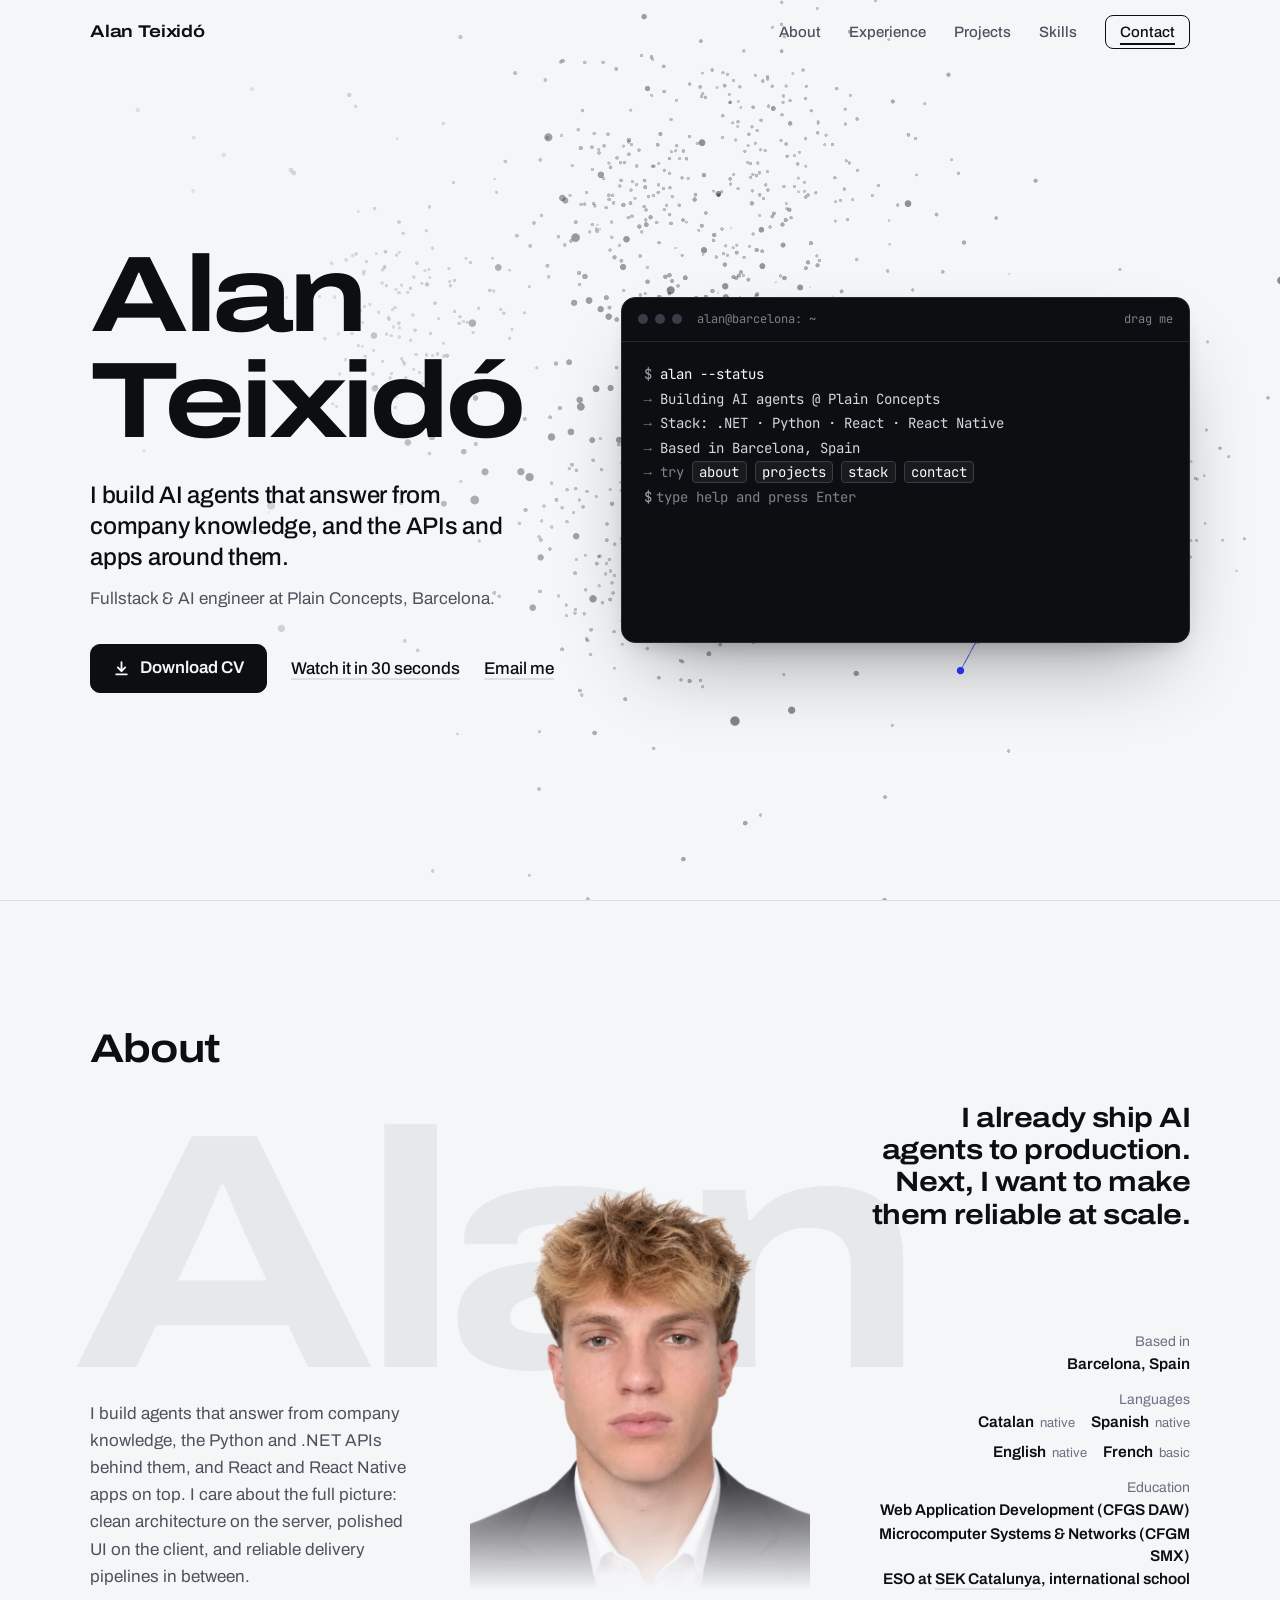
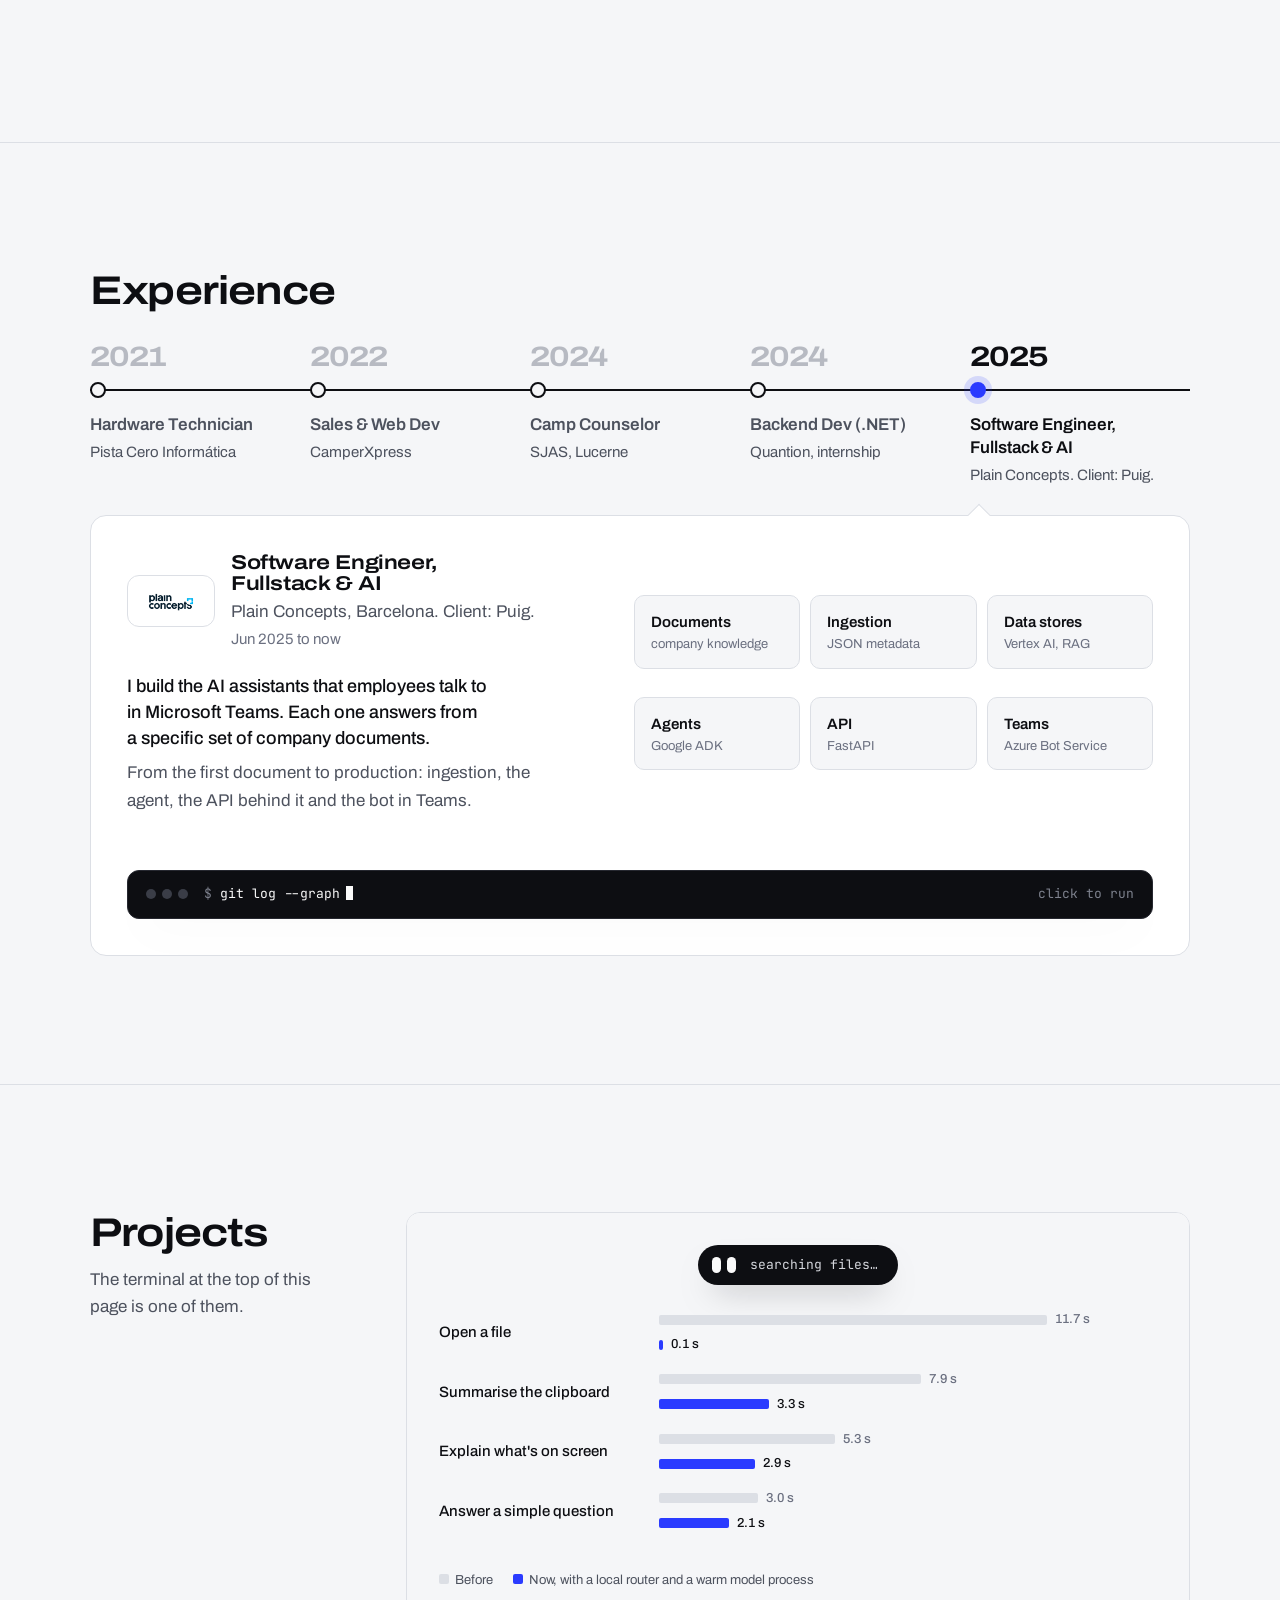
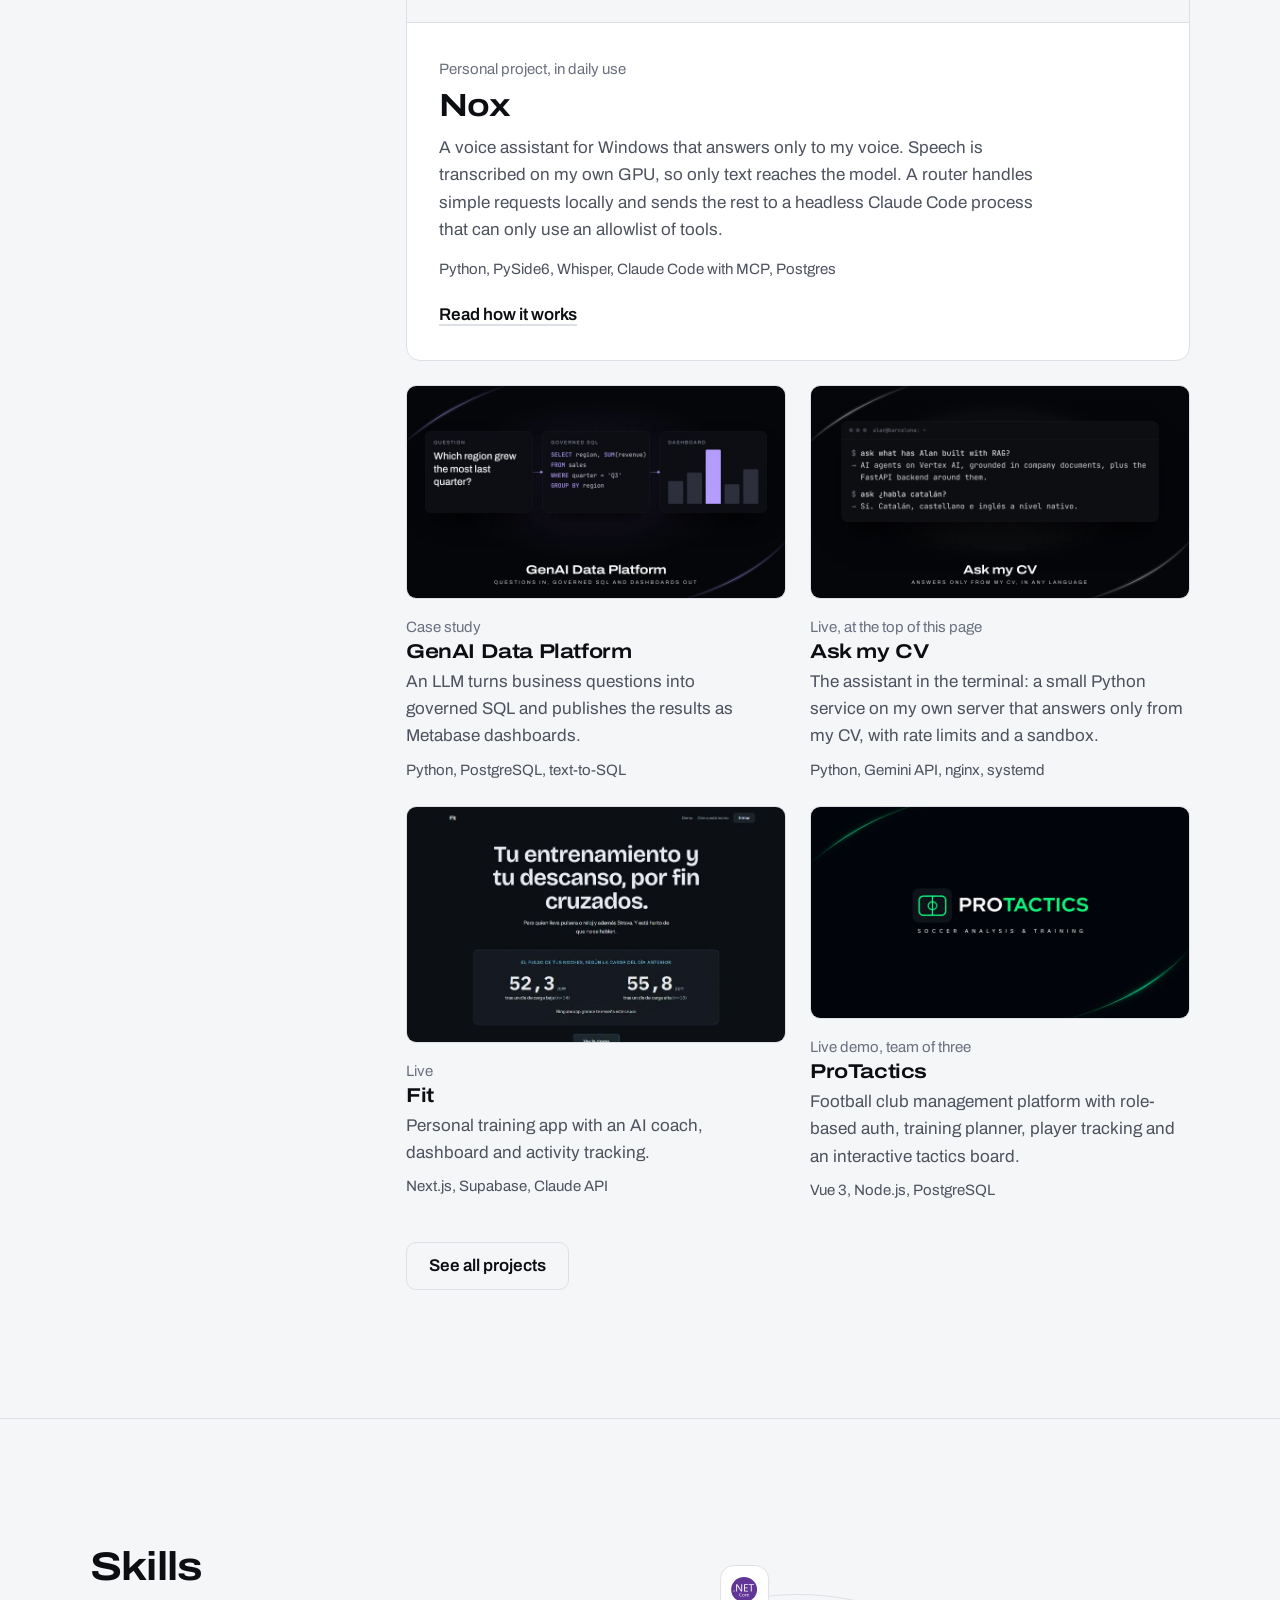
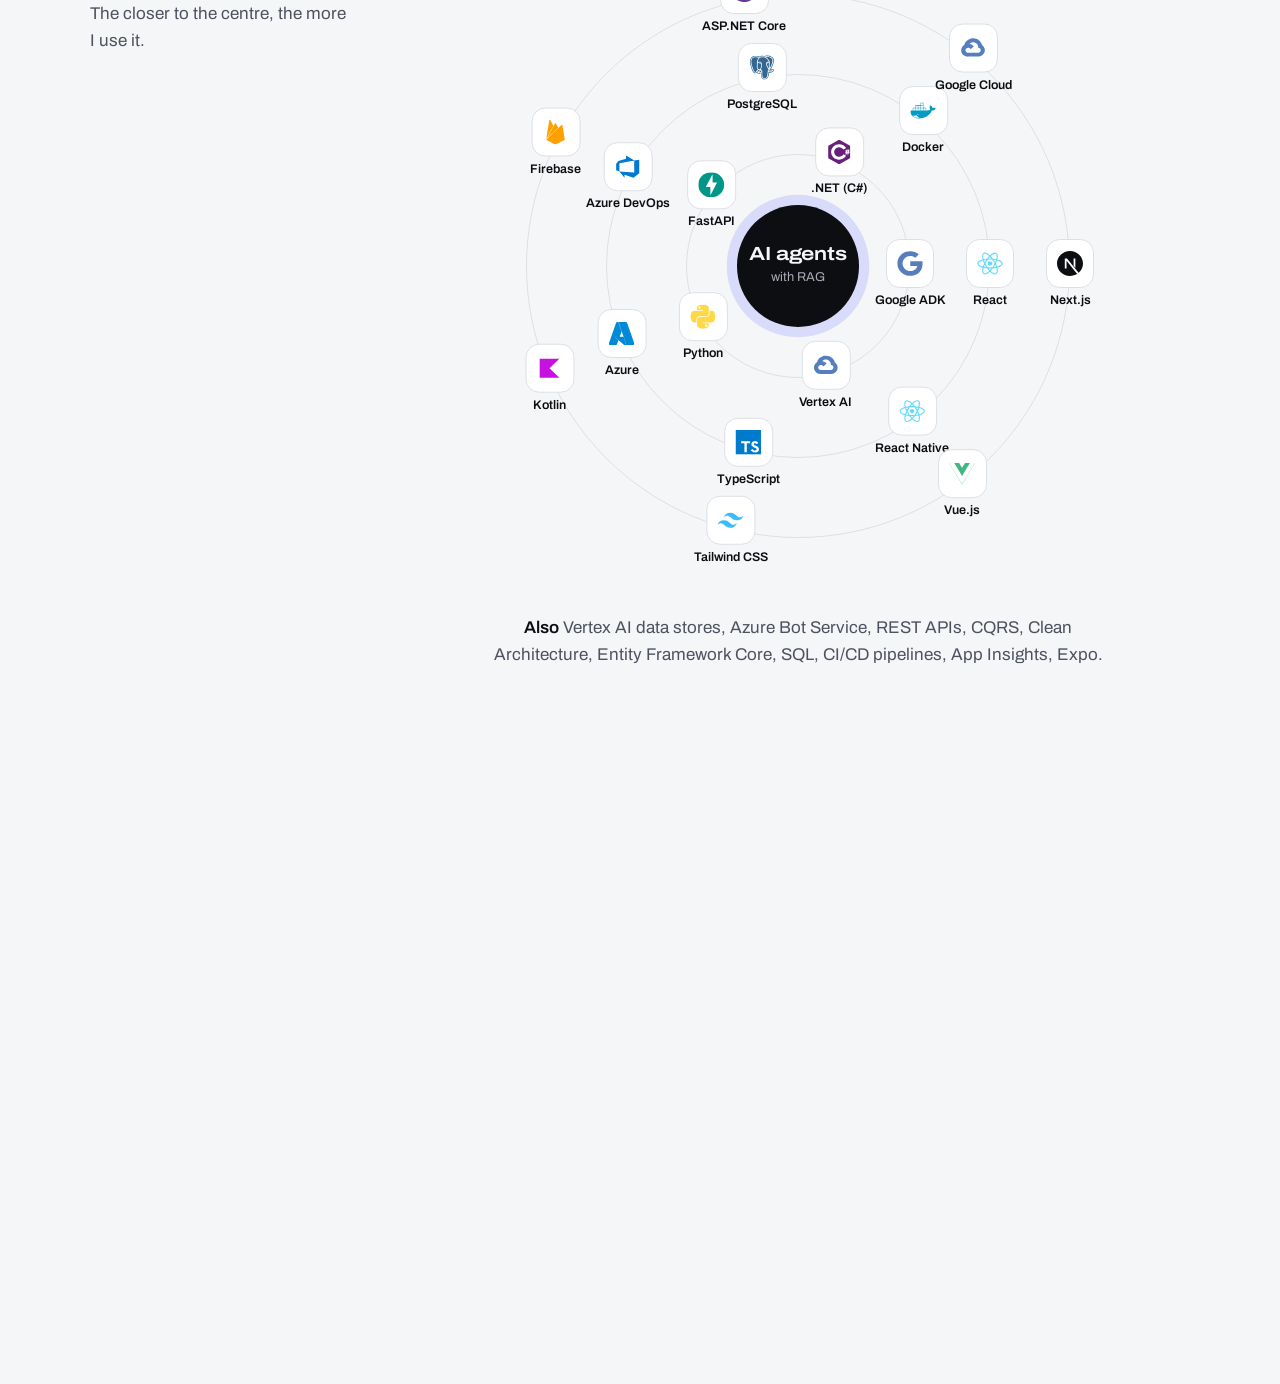
==== commit fb905d10: "feat: experience as a year timeline with job terminals; about poster; lighter projects" ====
--- a/index.html
+++ b/index.html
@@ -47,7 +47,7 @@
     <link rel="preload" href="fonts/jetbrains-mono-v24-latin.woff2?v=4d09cda4" as="font" type="font/woff2" crossorigin />
 
     <link rel="stylesheet" href="icons.css?v=d8136626" />
-    <link rel="stylesheet" href="style.css?v=76a2c75a" />
+    <link rel="stylesheet" href="style.css?v=f21e2c61" />
 
     <meta name="theme-color" content="#f5f6f8" />
 
@@ -73,16 +73,16 @@
     </script>
   </head>
   <body>
-    <a href="#experience" class="skip-link">Skip to content</a>
+    <a href="#about" class="skip-link">Skip to content</a>
 
     <nav id="navbar" aria-label="Main">
       <div class="nav-inner">
         <a href="#hero" class="nav-logo">Alan Teixidó</a>
         <ul class="nav-links">
+          <li><a href="#about">About</a></li>
           <li><a href="#experience">Experience</a></li>
           <li><a href="#projects">Projects</a></li>
           <li><a href="#skills">Skills</a></li>
-          <li><a href="#about">About</a></li>
           <li><a href="#contact" class="nav-cta">Contact</a></li>
         </ul>
         <button class="hamburger" id="hamburger" aria-label="Open menu" aria-expanded="false" aria-controls="mobileMenu">
@@ -91,10 +91,10 @@
       </div>
     </nav>
     <nav class="mobile-menu" id="mobileMenu" aria-label="Mobile">
+      <a href="#about">About</a>
       <a href="#experience">Experience</a>
       <a href="#projects">Projects</a>
       <a href="#skills">Skills</a>
-      <a href="#about">About</a>
       <a href="#contact">Contact</a>
     </nav>
 
@@ -144,140 +144,195 @@
         </div>
       </section>
 
+      <!-- ─── ABOUT: a mosaic of tiles ───────────────────────────────────── -->
+      <section id="about" class="section section--wide">
+        <div class="container">
+          <header class="section-head">
+            <h2>About</h2>
+          </header>
+
+          <div class="poster">
+            <span class="poster-word" aria-hidden="true">Alan</span>
+
+            <p class="poster-bio">
+              I build agents that answer from company knowledge, the Python
+              and .NET APIs behind them, and React and React Native apps on
+              top. I care about the full picture: clean architecture on the
+              server, polished UI on the client, and reliable delivery
+              pipelines in between.
+            </p>
+
+            <img class="poster-photo" src="images/alan-teixido-cutout.webp?v=297ab305" alt="Alan Teixidó" width="720" height="960" decoding="async" />
+
+            <div class="poster-side">
+              <p class="statement" id="goals" data-fill>
+                I already ship AI agents to production. Next, I want to make
+                them reliable at scale.
+              </p>
+              <dl class="poster-facts">
+                <div><dt>Based in</dt><dd>Barcelona, Spain</dd></div>
+                <div>
+                  <dt>Languages</dt>
+                  <dd>
+                    <ul class="langs">
+                      <li>Catalan <small>native</small></li>
+                      <li>Spanish <small>native</small></li>
+                      <li>English <small>native</small></li>
+                      <li>French <small>basic</small></li>
+                    </ul>
+                  </dd>
+                </div>
+                <div id="education">
+                  <dt>Education</dt>
+                  <dd>Web Application Development (CFGS DAW)</dd>
+                  <dd>Microcomputer Systems &amp; Networks (CFGM SMX)</dd>
+                  <dd>ESO at <a href="https://catalunya.sek.es/" target="_blank" rel="noopener" class="link">SEK Catalunya</a>, international school</dd>
+                </div>
+              </dl>
+            </div>
+          </div>
+        </div>
+      </section>
+
       <!-- ─── EXPERIENCE ─────────────────────────────────────────────────── -->
-      <section id="experience" class="section">
+      <section id="experience" class="section section--wide">
         <div class="container">
           <header class="section-head">
             <h2>Experience</h2>
           </header>
 
-          <div>
-            <ol class="timeline">
-              <li class="tl-item tl-item--lead">
+          <!-- One line of years. Each year is a tab (main.js) and opens its job
+               in the panel underneath; without the script the links jump to the
+               panels, which are all shown, newest first. -->
+          <div class="xp">
+            <ol class="axis">
+              <li><a class="axis-tab" id="xt-pista" href="#xp-pista"><time datetime="2021">2021</time><b>Hardware Technician</b><span>Pista Cero Informática</span></a></li>
+              <li><a class="axis-tab" id="xt-camper" href="#xp-camper"><time datetime="2022">2022</time><b>Sales &amp; Web Dev</b><span>CamperXpress</span></a></li>
+              <li><a class="axis-tab" id="xt-sjas" href="#xp-sjas"><time datetime="2024">2024</time><b>Camp Counselor</b><span>SJAS, Lucerne</span></a></li>
+              <li><a class="axis-tab" id="xt-quantion" href="#xp-quantion"><time datetime="2024">2024</time><b>Backend Dev (.NET)</b><span>Quantion, internship</span></a></li>
+              <li><a class="axis-tab" id="xt-plain" href="#xp-plain" aria-current="true"><time datetime="2025">2025</time><b>Software Engineer, Fullstack &amp; AI</b><span>Plain Concepts. Client: Puig.</span></a></li>
+            </ol>
+
+            <article class="panel panel--split" id="xp-plain" aria-labelledby="xt-plain">
+              <div>
                 <header class="role-head">
                   <span class="role-logo"><img src="images/logo_plain.png?v=20c978dc" alt="" width="500" height="269" loading="lazy" decoding="async" /></span>
                   <div>
                     <h3>Software Engineer, Fullstack &amp; AI</h3>
                     <p class="role-org">Plain Concepts, Barcelona. Client: Puig.</p>
+                    <p class="role-when">Jun 2025 to now</p>
                   </div>
-                  <p class="role-when">Jun 2025 to now</p>
                 </header>
-
                 <p class="role-sum role-sum--lead">
                   I build the AI assistants that employees talk to in Microsoft
-                  Teams. Each one answers from a specific set of company
-                  documents: it finds the passages that matter and replies in
-                  plain language.
+                  Teams. Each one answers from a specific set of company documents.
                 </p>
                 <p class="role-sum">
-                  I take them from the first document to production: the
-                  ingestion that keeps the knowledge current, the agent itself,
+                  From the first document to production: ingestion, the agent,
                   the API behind it and the bot in Teams.
                 </p>
-
-                <!-- The platform, from a document to an answer in Teams -->
-                <ol class="pipeline" aria-label="How a company document becomes an answer in Microsoft Teams">
-                  <li><b>Documents</b><span>company knowledge</span></li>
-                  <li><b>Ingestion</b><span>JSON metadata</span></li>
-                  <li><b>Data stores</b><span>Vertex AI, RAG</span></li>
-                  <li><b>Agents</b><span>Google ADK</span></li>
-                  <li><b>API</b><span>FastAPI</span></li>
-                  <li><b>Teams</b><span>Azure Bot Service</span></li>
-                </ol>
-
-                <details class="role-more">
-                  <summary>What I did, in detail</summary>
-              <ul class="role-grid">
-                <li>
-                  <h4>Agents</h4>
-                  <p>
-                    Built AI agents with Google ADK on Vertex AI, using RAG over
-                    Vertex AI data stores to ground answers in company documents.
-                  </p>
-                </li>
-                <li>
-                  <h4>Ingestion</h4>
-                  <p>
-                    Designed the document ingestion workflow (JSON metadata,
-                    data store imports, content updates) so the agents always
-                    answer from current knowledge.
+              </div>
+              <!-- The platform, from a document to an answer in Teams -->
+              <ol class="stages" aria-label="How a company document becomes an answer in Microsoft Teams">
+                <li><b>Documents</b><span>company knowledge</span></li>
+                <li><b>Ingestion</b><span>JSON metadata</span></li>
+                <li><b>Data stores</b><span>Vertex AI, RAG</span></li>
+                <li><b>Agents</b><span>Google ADK</span></li>
+                <li><b>API</b><span>FastAPI</span></li>
+                <li><b>Teams</b><span>Azure Bot Service</span></li>
+              </ol>
+              <details class="role-more">
+                <summary><span class="cmd">git log --graph</span></summary>
+                <div class="tlog">
+                  <ol class="commits">
                     <!-- TODO: métrica (p. ej. volumen de documentos, frecuencia de actualización) -->
-                  </p>
-                </li>
-                <li>
-                  <h4>API</h4>
-                  <p>
-                    Developed the FastAPI (Python) backend that connects the
-                    agents with the rest of the platform.
-                  </p>
-                </li>
-                <li>
-                  <h4>Teams</h4>
-                  <p>
-                    Integrated the agents into Microsoft Teams through Azure
-                    Bot Service, in a multi-cloud setup (Google Cloud and Azure).
+                    <li><b><i>feat(ingestion):</i> document ingestion workflow<em>(HEAD -&gt; main)</em></b><span>JSON metadata, data store imports and content updates, so the agents always answer from current knowledge.</span></li>
+                    <li><b><i>feat(agents):</i> AI agents with Google ADK on Vertex AI</b><span>RAG over Vertex AI data stores grounds every answer in company documents.</span></li>
+                    <li><b><i>feat(api):</i> FastAPI backend</b><span>The Python service that connects the agents with the rest of the platform.</span></li>
                     <!-- TODO: métrica (p. ej. empleados con acceso) -->
-                  </p>
-                </li>
-                <li>
-                  <h4>Delivery</h4>
-                  <p>
-                    Built Azure DevOps CI/CD pipelines that deploy across four
-                    repositories: agents, bot, API and infrastructure.
+                    <li><b><i>feat(teams):</i> the agents inside Microsoft Teams</b><span>Through Azure Bot Service, in a multi-cloud setup (Google Cloud and Azure).</span></li>
                     <!-- TODO: métrica (p. ej. tiempo de despliegue) -->
-                  </p>
-                </li>
-                <li>
-                  <h4>Apps</h4>
-                  <p>
-                    Designed .NET REST APIs (CQRS, Clean Architecture) and React
-                    Native apps for iOS and Android, with Firebase release tooling.
+                    <li><b><i>ci(delivery):</i> Azure DevOps CI/CD pipelines</b><span>They deploy across four repositories: agents, bot, API and infrastructure.</span></li>
                     <!-- TODO: métrica (p. ej. crash-free rate, tiempo de release) -->
-                  </p>
-                </li>
-              </ul>
-                  <p class="stack">
-                    Google ADK, Vertex AI, RAG, Python, FastAPI, Azure Bot Service,
-                    Azure DevOps, .NET (C#), React Native, TypeScript, PostgreSQL, Firebase
-                  </p>
-                </details>
-              </li>
-
-              <li class="tl-item">
+                    <li><b><i>feat(apps):</i> .NET REST APIs and React Native apps</b><span>CQRS and Clean Architecture on the API; iOS and Android, with Firebase release tooling.</span></li>
+                  </ol>
+                  <p class="tlog-cmd">cat stack.txt</p>
+                  <ul class="tstack">
+                    <li>Google ADK</li><li>Vertex AI</li><li>RAG</li><li>Python</li><li>FastAPI</li><li>Azure Bot Service</li><li>Azure DevOps</li><li>.NET (C#)</li><li>React Native</li><li>TypeScript</li><li>PostgreSQL</li><li>Firebase</li>
+                  </ul>
+                  <p class="tlog-end" aria-hidden="true"></p>
+                </div>
+              </details>
+            </article>
+
+            <article class="panel panel--split" id="xp-quantion" aria-labelledby="xt-quantion">
+              <div>
                 <header class="role-head">
                   <span class="role-logo"><img src="images/logo_quantion.png?v=ba24d74d" alt="" width="450" height="138" loading="lazy" decoding="async" /></span>
                   <div>
                     <h3>Backend Developer (.NET), internship</h3>
                     <p class="role-org">Quantion, Barcelona.</p>
+                    <p class="role-when">Oct 2024 to Mar 2025</p>
                   </div>
-                  <p class="role-when">Oct 2024 to Mar 2025</p>
                 </header>
-                <p class="role-sum">Backend features and REST endpoints in .NET, shipped into a live production codebase from day one.</p>
-                <details class="role-more">
-                  <summary>What I did, in detail</summary>
-                  <ul class="role-grid role-grid--two">
-                    <li><p>Shipped backend features in .NET (C#) within a live production codebase from day one.</p></li>
-                    <li><p>Built and validated REST API endpoints with automated test coverage to ensure reliability.</p></li>
-                    <li><p>Refactored legacy code applying Clean Code principles and established architectural patterns.</p></li>
-                    <li><p>Contributed to iterative delivery cycles within a cross-functional Scrum team.</p></li>
+                <p class="role-sum role-sum--lead">Backend features and REST endpoints in .NET, shipped into a live production codebase from day one.</p>
+              </div>
+              <ul class="stages stages--two">
+                <li><b>Production features</b><span>.NET (C#)</span></li>
+                <li><b>REST endpoints</b><span>with automated tests</span></li>
+                <li><b>Legacy refactors</b><span>Clean Code</span></li>
+                <li><b>Scrum team</b><span>cross-functional</span></li>
+              </ul>
+              <details class="role-more">
+                <summary><span class="cmd">git log --graph</span></summary>
+                <div class="tlog">
+                  <ol class="commits">
+                    <li><b><i>feat(backend):</i> backend features in .NET (C#)<em>(HEAD -&gt; main)</em></b><span>Shipped within a live production codebase from day one.</span></li>
+                    <li><b><i>test(api):</i> REST endpoints with automated tests</b><span>Built and validated with test coverage to ensure reliability.</span></li>
+                    <li><b><i>refactor(legacy):</i> legacy code cleanup</b><span>Clean Code principles and established architectural patterns.</span></li>
+                    <li><b><i>chore(team):</i> Scrum delivery cycles</b><span>Iterative delivery within a cross-functional team.</span></li>
+                  </ol>
+                  <p class="tlog-cmd">cat stack.txt</p>
+                  <ul class="tstack">
+                    <li>.NET (C#)</li><li>REST APIs</li><li>Azure DevOps</li><li>Git</li>
                   </ul>
-                  <p class="stack">.NET (C#), REST APIs, Azure DevOps, Git</p>
-                </details>
-              </li>
-
-              <li class="tl-item tl-item--small">
-                <p class="role-when">Jul to Aug 2024</p>
-                <p><strong>Camp Counselor</strong>, SJAS Summer Camp, Lucerne, Switzerland. Led international groups in outdoor and team activities.</p>
-              </li>
-              <li class="tl-item tl-item--small">
-                <p class="role-when">May to Jul 2022</p>
-                <p><strong>Sales Representative &amp; Web Developer</strong>, CamperXpress, Barcelona. Sales and client support, and built and maintained the company website.</p>
-              </li>
-              <li class="tl-item tl-item--small">
-                <p class="role-when">Jun 2021 to Apr 2022</p>
-                <p><strong>Hardware Technician</strong>, Pista Cero Informática, Barcelona. Assembled, repaired and upgraded computers, and supported server maintenance.</p>
-              </li>
-            </ol>
+                  <p class="tlog-end" aria-hidden="true"></p>
+                </div>
+              </details>
+            </article>
+
+            <article class="panel" id="xp-sjas" aria-labelledby="xt-sjas">
+              <header class="role-head">
+                <div>
+                  <h3>Camp Counselor</h3>
+                  <p class="role-org">SJAS Summer Camp, Lucerne, Switzerland.</p>
+                  <p class="role-when">Jul to Aug 2024</p>
+                </div>
+              </header>
+              <p class="role-sum role-sum--lead">Led international groups in outdoor and team activities.</p>
+            </article>
+
+            <article class="panel" id="xp-camper" aria-labelledby="xt-camper">
+              <header class="role-head">
+                <div>
+                  <h3>Sales Representative &amp; Web Developer</h3>
+                  <p class="role-org">CamperXpress, Barcelona.</p>
+                  <p class="role-when">May to Jul 2022</p>
+                </div>
+              </header>
+              <p class="role-sum role-sum--lead">Sales and client support, and built and maintained the company website.</p>
+            </article>
+
+            <article class="panel" id="xp-pista" aria-labelledby="xt-pista">
+              <header class="role-head">
+                <div>
+                  <h3>Hardware Technician</h3>
+                  <p class="role-org">Pista Cero Informática, Barcelona.</p>
+                  <p class="role-when">Jun 2021 to Apr 2022</p>
+                </div>
+              </header>
+              <p class="role-sum role-sum--lead">Assembled, repaired and upgraded computers, and supported server maintenance.</p>
+            </article>
           </div>
         </div>
       </section>
@@ -417,92 +472,6 @@
         </div>
       </section>
 
-      <!-- ─── ABOUT (with education) ─────────────────────────────────────── -->
-      <section id="about" class="section">
-        <div class="container">
-          <header class="section-head">
-            <h2>About</h2>
-          </header>
-
-          <div class="about">
-            <img
-              src="images/alan-teixido.webp?v=03eca435"
-              alt="Alan Teixidó"
-              class="about-photo"
-              width="720"
-              height="960"
-              loading="lazy"
-              decoding="async"
-            />
-            <div>
-              <p class="about-bio">
-                I build AI agents that answer from company knowledge with
-                Google ADK, Vertex AI and RAG, the Python and .NET APIs behind
-                them, and React and React Native apps on top. I care about the
-                full picture: clean architecture on the server, polished UI on
-                the client, and reliable delivery pipelines in between.
-              </p>
-
-              <dl class="facts">
-                <div>
-                  <dt>Based in</dt>
-                  <dd>Barcelona, Spain</dd>
-                </div>
-                <div>
-                  <dt>Languages</dt>
-                  <dd>Catalan, Spanish and English (native), French (basic)</dd>
-                </div>
-                <div id="education">
-                  <dt>Education</dt>
-                  <dd>
-                    Higher VET Diploma in Web Application Development (CFGS DAW)
-                    <span>Institut Tecnològic de Barcelona, Sep 2023 to Jun 2025</span>
-                  </dd>
-                  <dd>
-                    Intermediate VET Diploma in Microcomputer Systems &amp; Networks (CFGM SMX)
-                    <span>IFP Hospitalet, 2021 to 2023</span>
-                  </dd>
-                  <dd>
-                    Secondary Education (ESO)
-                    <span><a href="https://catalunya.sek.es/" target="_blank" rel="noopener" class="link">SEK Catalunya</a>, international school, Sep 2017 to Jun 2019</span>
-                  </dd>
-                </div>
-              </dl>
-            </div>
-          </div>
-        </div>
-      </section>
-
-      <!-- ─── LOOKING FORWARD ────────────────────────────────────────────── -->
-      <section id="goals" class="section">
-        <div class="container">
-          <header class="section-head">
-            <h2>Looking forward</h2>
-          </header>
-
-          <div>
-            <p class="goals-quote" data-fill>
-              I already ship AI agents to production. Next, I want to make
-              them reliable at scale.
-            </p>
-            <div class="goals-text">
-              <p>
-                At Plain Concepts I build agents that answer from company
-                knowledge: the retrieval layer, the ingestion pipeline that keeps
-                it current, the APIs around it and the Microsoft Teams
-                integration that puts it in front of employees.
-              </p>
-              <p>
-                Where I want to grow is the engineering that keeps systems like
-                these dependable as usage grows: evaluating answer quality,
-                observability, grounding and guardrails, and keeping latency and
-                cost under control. AI systems deserve the same rigor as any
-                other production software.
-              </p>
-            </div>
-          </div>
-        </div>
-      </section>
     </main>
 
     <!-- ─── CONTACT / FOOTER ───────────────────────────────────────────── -->
@@ -532,10 +501,24 @@
       <video src="/video/cv-30s.mp4" poster="images/cv-video-poster.webp?v=5e0f5fea" controls playsinline preload="none"></video>
     </dialog>
 
+    <!-- Side panel that shows the long version of a job or a project.
+         main.js fills it from the <details> that was opened. -->
+    <dialog class="sheet" id="sheet" aria-labelledby="sheetTitle">
+      <header class="sheet-head">
+        <div>
+          <p class="sheet-kicker" id="sheetKicker"></p>
+          <h2 id="sheetTitle"></h2>
+          <p class="sheet-when" id="sheetWhen"></p>
+        </div>
+        <button type="button" class="sheet-close" aria-label="Close">&times;</button>
+      </header>
+      <div class="sheet-body" id="sheetBody"></div>
+    </dialog>
+
     <div id="clipboard-toast" role="status" aria-live="polite"></div>
 
-    <script src="main.js?v=09834a4d" defer></script>
-    <script src="terminal.js?v=ffa89899" defer></script>
+    <script src="main.js?v=fbfb10c9" defer></script>
+    <script src="terminal.js?v=d3335f7f" defer></script>
     <script src="cloud.js?v=d596a4ea" defer></script>
   </body>
 </html>
--- a/style.css
+++ b/style.css
@@ -477,37 +477,96 @@
 }
 
 /* ─── 5. EXPERIENCE ────────────────────────────────────────────── */
-/* A timeline: a line down the left with a dot per job. The line fills in
-   as the section scrolls past (see Motion). */
-.timeline { position: relative; padding-left: 40px; }
-.timeline::before,
-.timeline::after {
+/* One line of years across the page. Each year is a tab and the job it
+   stands for opens in the panel underneath (main.js). Without the script
+   the years are plain links and every panel is shown, newest first. */
+.xp { display: grid; gap: 24px; }
+.axis {
+  display: flex;
+  margin-inline: calc(var(--gutter) * -1);
+  padding: 4px var(--gutter);
+  overflow-x: auto;                /* on a phone the line scrolls sideways */
+  scroll-snap-type: x proximity;
+  scrollbar-width: none;
+}
+.axis::-webkit-scrollbar { display: none; }
+.axis li { position: relative; flex: 0 0 172px; scroll-snap-align: start; }
+/* Each year draws its own piece of the line, up to the next year */
+.axis li::before {
   content: '';
   position: absolute;
-  left: 7px; top: 8px; bottom: 8px;
-  width: 2px;
-  border-radius: 2px;
+  left: 0; right: 0; top: 49px;
+  height: 2px;
   background: var(--line);
-}
-.timeline::after { background: var(--ink); transform-origin: top; transform: scaleY(0); }
-.tl-item { position: relative; padding-bottom: 44px; }
-.tl-item:last-child { padding-bottom: 0; }
-.tl-item::before {
+  transition: background-color 0.35s ease;
+}
+.axis li.is-done::before { background: var(--ink); }
+.axis-tab { position: relative; display: block; padding: 74px 16px 0 0; text-decoration: none; }
+.axis-tab::before {
   content: '';
   position: absolute;
-  left: -40px; top: 18px;
-  z-index: 1;
+  left: 0; top: 42px;
   width: 16px; height: 16px;
   border: 2px solid var(--ink);
   border-radius: 50%;
   background: var(--paper);
-}
-.tl-item--lead::before { border-color: var(--signal); background: var(--signal); box-shadow: 0 0 0 5px color-mix(in srgb, var(--signal) 16%, transparent); }
-.tl-item--small { padding-bottom: 24px; color: var(--graphite); }
-.tl-item--small::before { top: 5px; left: -37px; width: 10px; height: 10px; }
-.tl-item--small strong { color: var(--ink); font-weight: 600; }
+  transition: background-color 0.25s ease, border-color 0.25s ease, box-shadow 0.25s ease;
+}
+.axis-tab time {
+  position: absolute;
+  left: 0; top: 0;
+  font-size: 1.75rem;
+  font-stretch: 120%;
+  font-weight: 700;
+  letter-spacing: -0.03em;
+  line-height: 1.2;
+  color: color-mix(in srgb, var(--slate) 45%, var(--paper));
+  transition: color 0.25s ease;
+}
+.axis-tab b { display: block; color: var(--graphite); font-weight: 600; line-height: 1.35; transition: color 0.25s ease; }
+.axis-tab span { display: block; margin-top: 3px; color: var(--graphite); font-size: 0.9375rem; }
+.axis-tab:hover time { color: var(--slate); }
+.axis-tab:hover b { color: var(--ink); }
+.axis-tab:is([aria-selected="true"], [aria-current]) time,
+.axis-tab:is([aria-selected="true"], [aria-current]) b { color: var(--ink); }
+.axis-tab:is([aria-selected="true"], [aria-current])::before {
+  border-color: var(--signal);
+  background: var(--signal);
+  box-shadow: 0 0 0 6px color-mix(in srgb, var(--signal) 16%, transparent);
+}
+
+.panel {
+  position: relative;
+  display: grid;
+  gap: 28px;
+  padding: 24px;
+  border: 1px solid var(--line);
+  border-radius: 16px;
+  background: var(--surface);
+  scroll-margin-top: calc(var(--nav-h) + 24px);
+}
+.panel[hidden] { display: none; }
+@media (min-width: 900px) {
+  .axis { margin-inline: 0; padding-inline: 0; overflow: visible; }
+  .axis li { flex: 1 1 0; }
+  .panel { padding: 36px; }
+  .panel--split { grid-template-columns: minmax(0, 1fr) minmax(0, 1.15fr); gap: 56px; align-items: center; }
+  /* The panel points at the year it belongs to (--at is set by main.js) */
+  .xp.is-js .panel::before {
+    content: '';
+    position: absolute;
+    left: var(--at, 50%); top: -9px;
+    width: 16px; height: 16px;
+    border: solid var(--line);
+    border-width: 1px 0 0 1px;
+    background: var(--surface);
+    transform: translateX(-50%) rotate(45deg);
+    transition: left 0.45s var(--ease);
+  }
+}
 
 .role-head { display: grid; grid-template-columns: auto minmax(0, 1fr); gap: 6px 16px; align-items: center; }
+.role-head > div:only-child { grid-column: 1 / -1; }
 .role-logo {
   display: grid;
   place-items: center;
@@ -518,79 +577,103 @@
   background: var(--surface);
 }
 .role-logo img { width: 100%; height: 100%; object-fit: contain; }
-.tl-item h3 { font-size: 1.25rem; }
+.panel h3 { font-size: 1.25rem; }
 .role-org { margin-top: 4px; color: var(--graphite); }
-.role-when { grid-column: 2; color: var(--slate); font-size: 0.9375rem; font-variant-numeric: tabular-nums; }
-.tl-item--small .role-when { margin-bottom: 2px; }
-.role-sum { margin-top: 14px; max-width: 64ch; color: var(--graphite); }
-.role-sum--lead { margin-top: 20px; max-width: 64ch; color: var(--ink); font-size: 1.125rem; font-weight: 500; line-height: 1.45; }
-.role-sum--lead + .role-sum { margin-top: 8px; max-width: 64ch; font-size: 1rem; }
-@media (min-width: 640px) {
-  .role-head { grid-template-columns: auto minmax(0, 1fr) auto; }
-  .role-head .role-when { grid-column: auto; white-space: nowrap; }
-}
-
-/* The platform as a line of stages, with a signal running through it:
-   a document going in at one end and an answer coming out in Teams */
-.pipeline {
-  position: relative;
-  display: grid;
-  grid-template-columns: repeat(3, minmax(0, 1fr));
-  gap: 28px 8px;
-  margin-top: 24px;
-  padding: 18px 12px 16px;
-  border: 1px solid var(--line);
-  border-radius: 14px;
-  background: var(--surface);
-}
-.pipeline li { position: relative; padding-top: 22px; text-align: center; }
-.pipeline li::before {
+.role-when { margin-top: 2px; color: var(--slate); font-size: 0.9375rem; font-variant-numeric: tabular-nums; }
+.role-sum { margin-top: 8px; max-width: 52ch; color: var(--graphite); }
+.role-sum--lead { margin-top: 22px; max-width: 36ch; color: var(--ink); font-size: 1.125rem; font-weight: 500; line-height: 1.45; }
+.panel:not(.panel--split) .role-sum--lead { margin-top: 0; max-width: 60ch; }
+
+/* What the job was made of, as tiles. At Plain they are the platform's
+   stages in order, and a signal lights them one after another (Motion). */
+.stages { display: grid; grid-template-columns: repeat(2, minmax(0, 1fr)); gap: 10px; }
+.stages li { padding: 14px 16px; border: 1px solid var(--line); border-radius: 10px; background: var(--paper); }
+.stages b { display: block; font-size: 0.9375rem; font-weight: 600; }
+.stages span { display: block; margin-top: 2px; color: var(--slate); font-size: 0.8125rem; line-height: 1.35; }
+@media (min-width: 560px) { .stages:not(.stages--two) { grid-template-columns: repeat(3, minmax(0, 1fr)); row-gap: 28px; } }
+
+/* The long version of a job is a small terminal at the foot of its panel:
+   a <details> whose summary is the window bar with the command, and whose
+   content is the output. The work reads as `git log --graph`: one commit
+   per thing built, joined by the branch line. main.js types the command. */
+.role-more {
+  border: 1px solid var(--term-line);
+  border-radius: 12px;
+  background: var(--term-bg);
+  color: var(--term-text);
+  font-family: var(--font-mono);
+  font-size: 0.8125rem;
+  line-height: 1.6;
+  box-shadow: 0 18px 40px -24px rgba(13, 14, 18, 0.55);
+}
+.panel--split .role-more { grid-column: 1 / -1; }
+.role-more summary {
+  display: flex;
+  align-items: center;
+  gap: 10px;
+  padding: 13px 18px;
+  border-radius: inherit;
+  cursor: pointer;
+  list-style: none;
+}
+.role-more summary::-webkit-details-marker { display: none; }
+/* three window dots, drawn from one */
+.role-more summary::before {
   content: '';
-  position: absolute;
-  left: calc(50% - 7px); top: 0;
+  flex: none;
+  width: 10px; height: 10px;
+  margin-right: 38px;
+  border-radius: 50%;
+  background: #3a3d47;
+  box-shadow: 16px 0 #3a3d47, 32px 0 #3a3d47;
+}
+.role-more summary::after { content: 'click to run'; margin-left: auto; color: var(--term-dim); transition: color 0.2s ease; }
+.role-more[open] summary::after { content: 'close'; }
+.role-more summary:hover::after { color: var(--term-hi); }
+.cmd { color: var(--term-hi); }
+.cmd::before, .tlog-cmd::before, .tlog-end::before { content: '$ '; color: var(--term-dim); }
+.cmd::after, .tlog-end::after {
+  content: '';
+  display: inline-block;
+  width: 0.55em; height: 1.1em;
+  margin-left: 6px;
+  vertical-align: -0.2em;
+  background: var(--term-hi);
+}
+.role-more.is-run .cmd::after { display: none; }
+.xp.is-js .role-more[open]:not(.is-run) .tlog { display: none; }   /* nothing printed until the command is typed */
+.tlog { padding: 18px 18px 18px; border-top: 1px solid var(--term-line); }
+
+.commits li { position: relative; padding: 0 0 16px 28px; }
+.commits li::before {             /* the commit */
+  content: '';
+  position: absolute;
+  left: 0; top: 0.4em;
   z-index: 1;
-  width: 14px; height: 14px;
-  border: 2px solid var(--ink);
+  width: 11px; height: 11px;
+  border: 2px solid #8f9bff;
   border-radius: 50%;
-  background: var(--surface);
-}
-.pipeline b { display: block; font-size: 0.875rem; font-weight: 600; }
-.pipeline span { display: block; margin-top: 1px; color: var(--slate); font-size: 0.75rem; line-height: 1.3; }
-@media (min-width: 760px) {
-  .pipeline { grid-template-columns: repeat(6, minmax(0, 1fr)); padding-inline: 8px; }
-  /* The line through the six dots, and the signal that travels along it */
-  .pipeline::before,
-  .pipeline::after {
-    content: '';
-    position: absolute;
-    top: 24px;
-    height: 2px;
-  }
-  .pipeline::before { left: calc(100% / 12 + 8px); right: calc(100% / 12 + 8px); background: var(--line); }
-  .pipeline::after {
-    left: calc(100% / 12 + 8px);
-    width: 56px;
-    margin-left: -28px;
-    border-radius: 2px;
-    background: linear-gradient(90deg, transparent, var(--signal));
-    opacity: 0;
-  }
-}
-
-/* The long version of a job, on demand */
-.role-more { margin-top: 18px; }
-.role-grid { display: grid; gap: 24px 32px; margin-top: 24px; }
-.role-grid h4 { font-size: 0.9375rem; font-weight: 600; }
-.role-grid p { margin-top: 6px; color: var(--graphite); font-size: 0.9688rem; line-height: 1.5; }
-.role-grid--two { gap: 12px 32px; }
-.role-grid--two li { position: relative; padding-left: 20px; }
-.role-grid--two li::before { content: ''; position: absolute; left: 0; top: 0.95em; width: 8px; height: 1px; background: var(--slate); }
-.role-grid--two p { margin-top: 0; }
-.role-more .stack { margin-top: 24px; max-width: 72ch; }
-@media (min-width: 640px) { .role-grid { grid-template-columns: repeat(2, minmax(0, 1fr)); } }
-@media (min-width: 1000px) { .role-grid:not(.role-grid--two) { grid-template-columns: repeat(3, minmax(0, 1fr)); } }
+  background: var(--term-bg);
+}
+.commits li:first-child::before { background: #8f9bff; }
+.commits li:not(:last-child)::after {   /* the branch */
+  content: '';
+  position: absolute;
+  left: 5px; top: 0.4em; bottom: -0.4em;
+  width: 1px;
+  background: #3a4070;
+}
+.commits b { display: block; color: var(--term-hi); font-weight: 500; }
+.commits i { color: #9aa5ff; font-style: normal; }
+.commits em { margin-left: 8px; color: #e0b46c; font-style: normal; font-weight: 400; }
+.commits span { display: block; max-width: 78ch; color: var(--term-dim); }
+.tlog-cmd { margin-top: 6px; color: var(--term-hi); }
+.tstack { display: flex; flex-wrap: wrap; gap: 6px; margin-top: 10px; }
+.tstack li { padding: 1px 9px; border: 1px solid var(--term-line); border-radius: 6px; color: var(--term-text); font-size: 0.75rem; }
+.tlog-end { margin-top: 16px; }
 
 /* ─── 6. PROJECTS ──────────────────────────────────────────────── */
+
 .feature {
   display: block;
   border: 1px solid var(--line);
@@ -758,43 +841,68 @@
 .orbit-also { margin: 28px auto 0; max-width: 62ch; color: var(--graphite); text-align: center; }
 .orbit-also b { color: var(--ink); font-weight: 600; }
 
-.about { display: grid; gap: 32px; }
-.about-photo {
-  width: min(100%, 280px);
+/* About is a poster: the name huge in the background, the portrait in an
+   arch in the middle, and the text set in the corners around it. */
+.section--wide > .container { grid-template-columns: minmax(0, 1fr); gap: 24px; }
+.section--wide .section-head { position: static; }
+
+.poster { position: relative; display: grid; gap: 28px; justify-items: start; }
+.poster-word {
+  position: absolute;
+  left: -0.06em; top: 0.08em;
+  z-index: -1;
+  font-size: clamp(7rem, 30vw, 21rem);
+  font-stretch: 125%;
+  font-weight: 700;
+  letter-spacing: -0.05em;
+  line-height: 0.8;
+  color: color-mix(in srgb, var(--line) 62%, var(--paper));
+  white-space: nowrap;
+  user-select: none;
+}
+/* The portrait is a cut-out (transparent background), so the figure stands
+   in front of the name, and it fades out at the bottom instead of ending
+   on an edge. */
+.poster-photo {
+  width: 240px;
   aspect-ratio: 3 / 4;
-  border-radius: var(--radius);
   object-fit: cover;
-  background: var(--line);
-}
-.about-bio { font-size: 1.1875rem; line-height: 1.5; max-width: 54ch; }
-.facts { margin-top: 28px; display: grid; }
-.facts > div {
-  display: grid;
-  gap: 2px 32px;
-  padding-block: 14px;
-  border-top: 1px solid var(--line);
-}
-.facts dt { color: var(--slate); font-size: 0.9375rem; }
-.facts dd span { display: block; color: var(--graphite); font-size: 0.9375rem; }
-.facts dd + dd { margin-top: 10px; }
-@media (min-width: 640px) {
-  .facts > div { grid-template-columns: 120px minmax(0, 1fr); }
-  .facts dd { grid-column: 2; }
-}
-@media (min-width: 720px) {
-  .about { grid-template-columns: 240px minmax(0, 1fr); gap: 48px; align-items: start; }
-}
-
-/* ─── 8. LOOKING FORWARD ───────────────────────────────────────── */
-.goals-quote {
-  font-size: clamp(1.5rem, 2.8vw, 2.125rem);
-  font-stretch: 112%;
-  font-weight: 600;
-  line-height: 1.2;
-  letter-spacing: -0.015em;
-  max-width: 24ch;
-}
-.goals-text { margin-top: 28px; display: grid; gap: 16px; max-width: 62ch; color: var(--graphite); }
+  object-position: center 12%;
+  -webkit-mask-image: linear-gradient(#000 72%, transparent);
+  mask-image: linear-gradient(#000 72%, transparent);
+  order: -1;                     /* on a phone the portrait comes first */
+}
+.poster-bio { max-width: 34ch; color: var(--graphite); }
+.poster-side { display: grid; gap: 28px; }
+.statement {
+  font-size: clamp(1.375rem, 2.3vw, 1.75rem);
+  font-stretch: 114%;
+  font-weight: 650;
+  line-height: 1.15;
+  letter-spacing: -0.02em;
+  max-width: 17ch;
+}
+.poster-facts { display: grid; gap: 14px; }
+.poster-facts dt { color: var(--slate); font-size: 0.875rem; }
+.poster-facts dd { font-weight: 600; font-size: 0.9688rem; line-height: 1.4; }
+.poster-facts dd + dd { margin-top: 2px; }
+.langs { display: flex; flex-wrap: wrap; gap: 8px 16px; }
+.langs li { display: inline-flex; align-items: baseline; gap: 6px; font-weight: 600; font-size: 0.9688rem; }
+.langs small { color: var(--slate); font-size: 0.8125rem; font-weight: 400; }
+@media (min-width: 900px) {
+  .poster {
+    grid-template-columns: minmax(0, 1fr) auto minmax(0, 1fr);
+    gap: 48px;
+    align-items: stretch;
+    min-height: 520px;
+    padding-block: 8px 24px;
+  }
+  .poster-bio { align-self: end; }
+  .poster-photo { width: 340px; align-self: end; order: 0; }
+  .poster-side { justify-items: end; align-content: space-between; text-align: right; }
+  .langs { justify-content: flex-end; max-width: 300px; margin-left: auto; }
+  .statement { margin-left: auto; }
+}
 
 /* ─── 9. CONTACT AND FOOTER ────────────────────────────────────── */
 #contact {
@@ -871,8 +979,7 @@
 .project-links { margin-top: 16px; display: flex; flex-wrap: wrap; gap: 8px 24px; font-weight: 500; }
 
 .project-card details { margin-top: 14px; }
-.project-card summary,
-.role-more summary {
+.project-card summary {
   display: inline-flex;
   align-items: center;
   gap: 8px;
@@ -880,10 +987,8 @@
   cursor: pointer;
   list-style: none;
 }
-.project-card summary::-webkit-details-marker,
-.role-more summary::-webkit-details-marker { display: none; }
-.project-card summary::before,
-.role-more summary::before {
+.project-card summary::-webkit-details-marker { display: none; }
+.project-card summary::before {
   content: '+';
   display: inline-grid;
   place-items: center;
@@ -894,10 +999,8 @@
   line-height: 1;
   transition: border-color 0.2s ease;
 }
-.project-card details[open] summary::before,
-.role-more[open] summary::before { content: '\2212'; }
-.project-card summary:hover::before,
-.role-more summary:hover::before { border-color: var(--ink); }
+.project-card details[open] summary::before { content: '\2212'; }
+.project-card summary:hover::before { border-color: var(--ink); }
 .project-card details p { margin-top: 12px; color: var(--graphite); font-size: 0.9688rem; max-width: 64ch; }
 
 @media (min-width: 760px) {
@@ -924,6 +1027,71 @@
 .project-group:first-child { margin-top: 0; }
 
 /* ─── 11. OVERLAYS ─────────────────────────────────────────────── */
+/* Side panel for the long version of a job or project */
+.sheet {
+  position: fixed;
+  inset: 0 0 0 auto;
+  width: min(720px, 100%);
+  max-width: none;
+  height: 100dvh;
+  max-height: none;
+  margin: 0;
+  padding: 0;
+  border: 0;
+  border-left: 1px solid #23263a;
+  background: #0a0b10;
+  color: var(--paper);
+  overflow-y: auto;
+  overscroll-behavior: contain;
+  scrollbar-width: thin;
+  scrollbar-color: #2c3044 transparent;
+}
+.sheet::backdrop { background: rgba(13, 14, 18, 0.5); -webkit-backdrop-filter: blur(8px); backdrop-filter: blur(8px); }
+
+/* The header is a small cover: glow, where it was, the title large */
+.sheet-head {
+  position: relative;
+  display: flex;
+  align-items: flex-end;
+  justify-content: space-between;
+  gap: 20px;
+  min-height: 230px;
+  padding: 40px 40px 32px;
+  background:
+    radial-gradient(520px 300px at 88% -10%, rgba(42, 59, 255, 0.6), transparent 68%),
+    radial-gradient(360px 220px at 8% 110%, rgba(42, 59, 255, 0.2), transparent 70%),
+    #0d0e14;
+  border-bottom: 1px solid #1c1f2e;
+}
+.sheet-kicker { color: #a7adc4; font-size: 0.9375rem; }
+.sheet-head h2 { margin-top: 8px; max-width: 16ch; font-size: clamp(1.75rem, 4vw, 2.5rem); font-stretch: 120%; letter-spacing: -0.03em; }
+.sheet-when { margin-top: 12px; color: #a7adc4; font-size: 0.9375rem; font-variant-numeric: tabular-nums; }
+.sheet-when:empty { display: none; }
+.sheet-close {
+  position: absolute;
+  top: 20px; right: 20px;
+  width: 42px; height: 42px;
+  border: 1px solid rgba(255, 255, 255, 0.2);
+  border-radius: 50%;
+  background: rgba(13, 14, 20, 0.5);
+  color: var(--paper);
+  font-size: 22px;
+  line-height: 1;
+  cursor: pointer;
+  transition: background 0.2s ease, rotate 0.3s var(--ease);
+}
+.sheet-close:hover { background: rgba(255, 255, 255, 0.16); rotate: 90deg; }
+.sheet :focus-visible { outline-color: var(--paper); }
+
+.sheet-body { padding: 8px 40px 56px; }
+.sheet-body > p:not(.stack) { margin-top: 28px; color: #c9cdda; font-size: 1.0625rem; line-height: 1.65; }
+.sheet-body .stack { margin-top: 10px; color: #c9cdda; font-size: 1rem; line-height: 1.6; }
+
+@media (max-width: 560px) {
+  .sheet-head { min-height: 190px; padding: 32px 22px 24px; }
+  .sheet-body { padding-inline: 22px; }
+}
+
 .cv-video {
   width: min(1100px, 92vw);
   margin: auto;
@@ -1018,13 +1186,15 @@
 @keyframes grow     { from { transform: scaleY(0); } }
 @keyframes wipe     { from { clip-path: inset(0 100% 0 0); } }
 @keyframes blink    { 0%, 94%, 100% { transform: scaleY(1); } 97% { transform: scaleY(0.1); } }
-@keyframes fill     { to   { transform: scaleY(1); } }
 @keyframes orbitIn  { from { opacity: 0; transform: scale(0.72) rotate(-24deg); } }
 @keyframes spin     { to   { transform: rotate(360deg); } }
 @keyframes unspin   { to   { transform: rotate(-360deg); } }
-@keyframes travel   { 0% { left: calc(100% / 12 + 8px); opacity: 0; } 6% { opacity: 1; } 94% { opacity: 1; } 100% { left: calc(100% - 100% / 12 - 8px); opacity: 0; } }
-@keyframes nodeOn   { 0%, 14%, 100% { border-color: var(--ink); background: var(--surface); box-shadow: none; } 4% { border-color: var(--signal); background: var(--signal); box-shadow: 0 0 0 6px color-mix(in srgb, var(--signal) 18%, transparent); } }
-@keyframes beacon   { 0%, 100% { box-shadow: 0 0 0 5px color-mix(in srgb, var(--signal) 16%, transparent); } 50% { box-shadow: 0 0 0 10px color-mix(in srgb, var(--signal) 0%, transparent); } }
+@keyframes sheetIn  { from { transform: translateX(100%); } }
+@keyframes fadeIn   { from { opacity: 0; } }
+@keyframes drift    { from { transform: translateX(-4%); } to { transform: translateX(10%); } }
+@keyframes print    { from { opacity: 0; } }
+@keyframes caret    { 50% { opacity: 0; } }
+@keyframes stageOn  { 0%, 22%, 100% { border-color: var(--line); } 5%, 14% { border-color: var(--signal); } }
 @keyframes heroAway { to   { opacity: 0; transform: translateY(-48px) scale(0.97); } }
 
 .hero-name .line,
@@ -1061,18 +1231,29 @@
   .ring--3, .ring--3 .chip { animation-duration: 150s; }
   .orbit:hover .ring, .orbit:hover .chip { animation-play-state: paused; }
 
-  /* Experience: the signal runs through the pipeline and each stage lights
-     up as it passes; the current job's dot breathes */
-  @media (min-width: 760px) {
-    .pipeline::after { animation: travel 4s linear infinite; }
-    .pipeline li::before { animation: nodeOn 4s linear infinite; animation-delay: calc(var(--k, 0) * 0.752s + 0.1s); }
-    .pipeline li:nth-child(2) { --k: 1; }
-    .pipeline li:nth-child(3) { --k: 2; }
-    .pipeline li:nth-child(4) { --k: 3; }
-    .pipeline li:nth-child(5) { --k: 4; }
-    .pipeline li:nth-child(6) { --k: 5; }
-  }
-  .tl-item--lead::before { animation: beacon 2.6s ease-in-out infinite; }
+  /* Experience: a signal goes through the six stages in order, and the
+     panel comes up when another year is picked */
+  ol.stages li { animation: stageOn 4.8s linear infinite; animation-delay: calc(var(--k, 0) * 0.8s); }
+  ol.stages li:nth-child(2) { --k: 1; }
+  ol.stages li:nth-child(3) { --k: 2; }
+  ol.stages li:nth-child(4) { --k: 3; }
+  ol.stages li:nth-child(5) { --k: 4; }
+  ol.stages li:nth-child(6) { --k: 5; }
+  .xp.is-js .panel > * { animation: introUp 0.5s var(--ease) both; }
+  .xp.is-js .panel > :nth-child(2) { animation-delay: 0.08s; }
+  /* The terminal prints its output line by line, and the cursor blinks */
+  .role-more[open] :is(.commits li, .tlog-cmd, .tstack, .tlog-end) { animation: print 0.01s steps(1) both; animation-delay: calc(var(--n, 0) * 0.13s); }
+  .commits li:nth-child(2) { --n: 1; } .commits li:nth-child(3) { --n: 2; } .commits li:nth-child(4) { --n: 3; }
+  .commits li:nth-child(5) { --n: 4; } .commits li:nth-child(6) { --n: 5; }
+  .tlog-cmd { --n: 7; } .tstack { --n: 8; } .tlog-end { --n: 9.5; }
+  .cmd::after, .tlog-end::after { animation: caret 1.1s steps(1) infinite; }
+
+  /* The side panel slides in from the right; its notes follow one by one */
+  .sheet[open] { animation: sheetIn 0.45s var(--ease); }
+  .sheet[open]::backdrop { animation: fadeIn 0.3s ease; }
+  .sheet[open] .sheet-body > * { animation: introUp 0.5s var(--ease) 0.12s both; }
+  .sheet[open] .sheet-head > div > * { animation: introUp 0.6s var(--ease) 0.1s both; }
+
 
   /* Nox blinks now and then */
   .nox-eyes i { animation: blink 5s infinite; }
@@ -1113,14 +1294,10 @@
 
     .section-head h2,
     .section-head p,
-    .tl-item,
+    .xp,
     .feature,
     .project,
     .projects-all,
-    .about-photo,
-    .about-bio,
-    .facts > div,
-    .goals-text,
     .project-group,
     .project-card {
       animation: rise linear both;
@@ -1129,18 +1306,25 @@
     }
     .project-pair .project:nth-child(2) { animation-range: cover 4% cover 26%; }
 
-    /* The timeline's line fills in as the jobs scroll past */
-    .timeline::after {
-      animation: fill linear both;
-      animation-timeline: view();
-      animation-range: cover 18% cover 72%;
-    }
-
     /* The orbit opens up as it arrives */
     .orbit-box {
       animation: orbitIn linear both;
       animation-timeline: view();
       animation-range: cover 0% cover 30%;
+    }
+
+    /* The poster: the name drifts sideways behind the portrait as it passes */
+    .poster-word {
+      animation: drift linear both;
+      animation-timeline: view();
+      animation-range: cover 0% cover 100%;
+    }
+    .poster-photo,
+    .poster-bio,
+    .poster-side {
+      animation: rise linear both;
+      animation-timeline: view();
+      animation-range: cover 0% cover 26%;
     }
 
     /* Nox's response times draw themselves, one request after another */
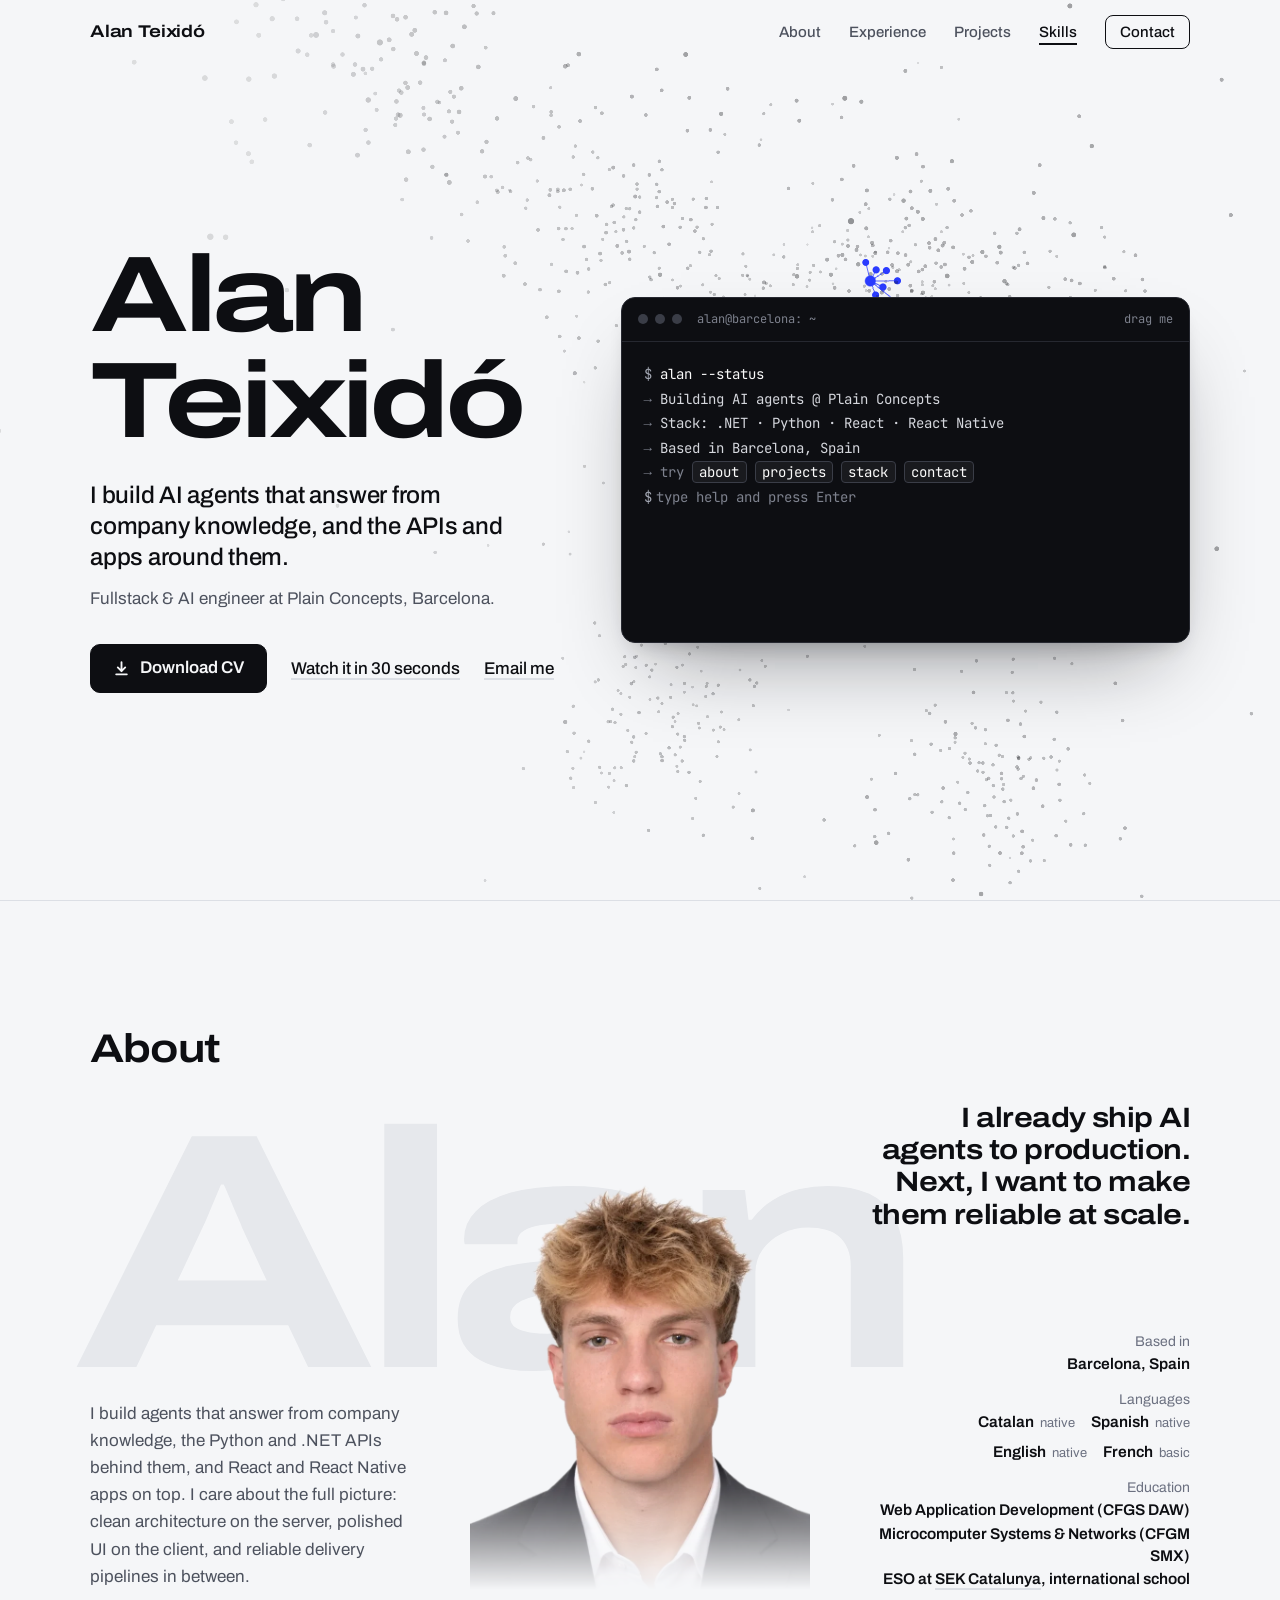
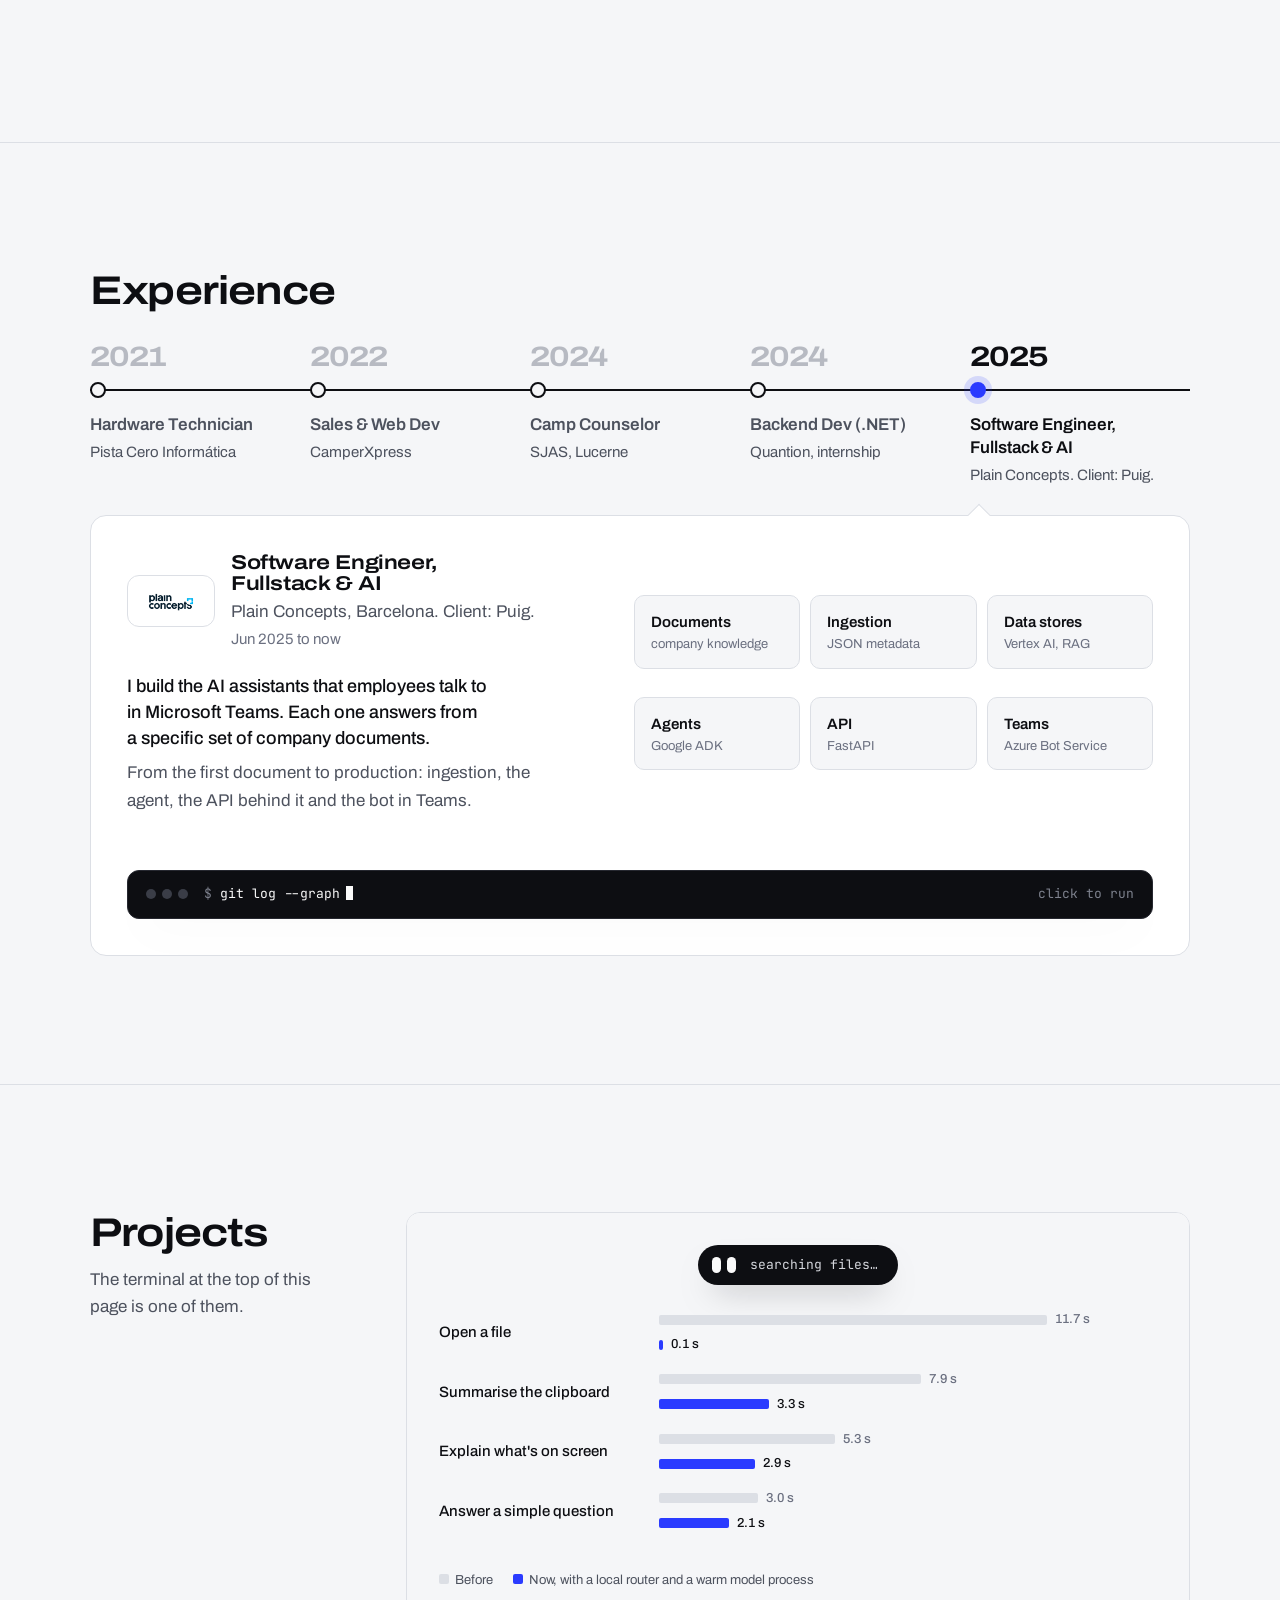
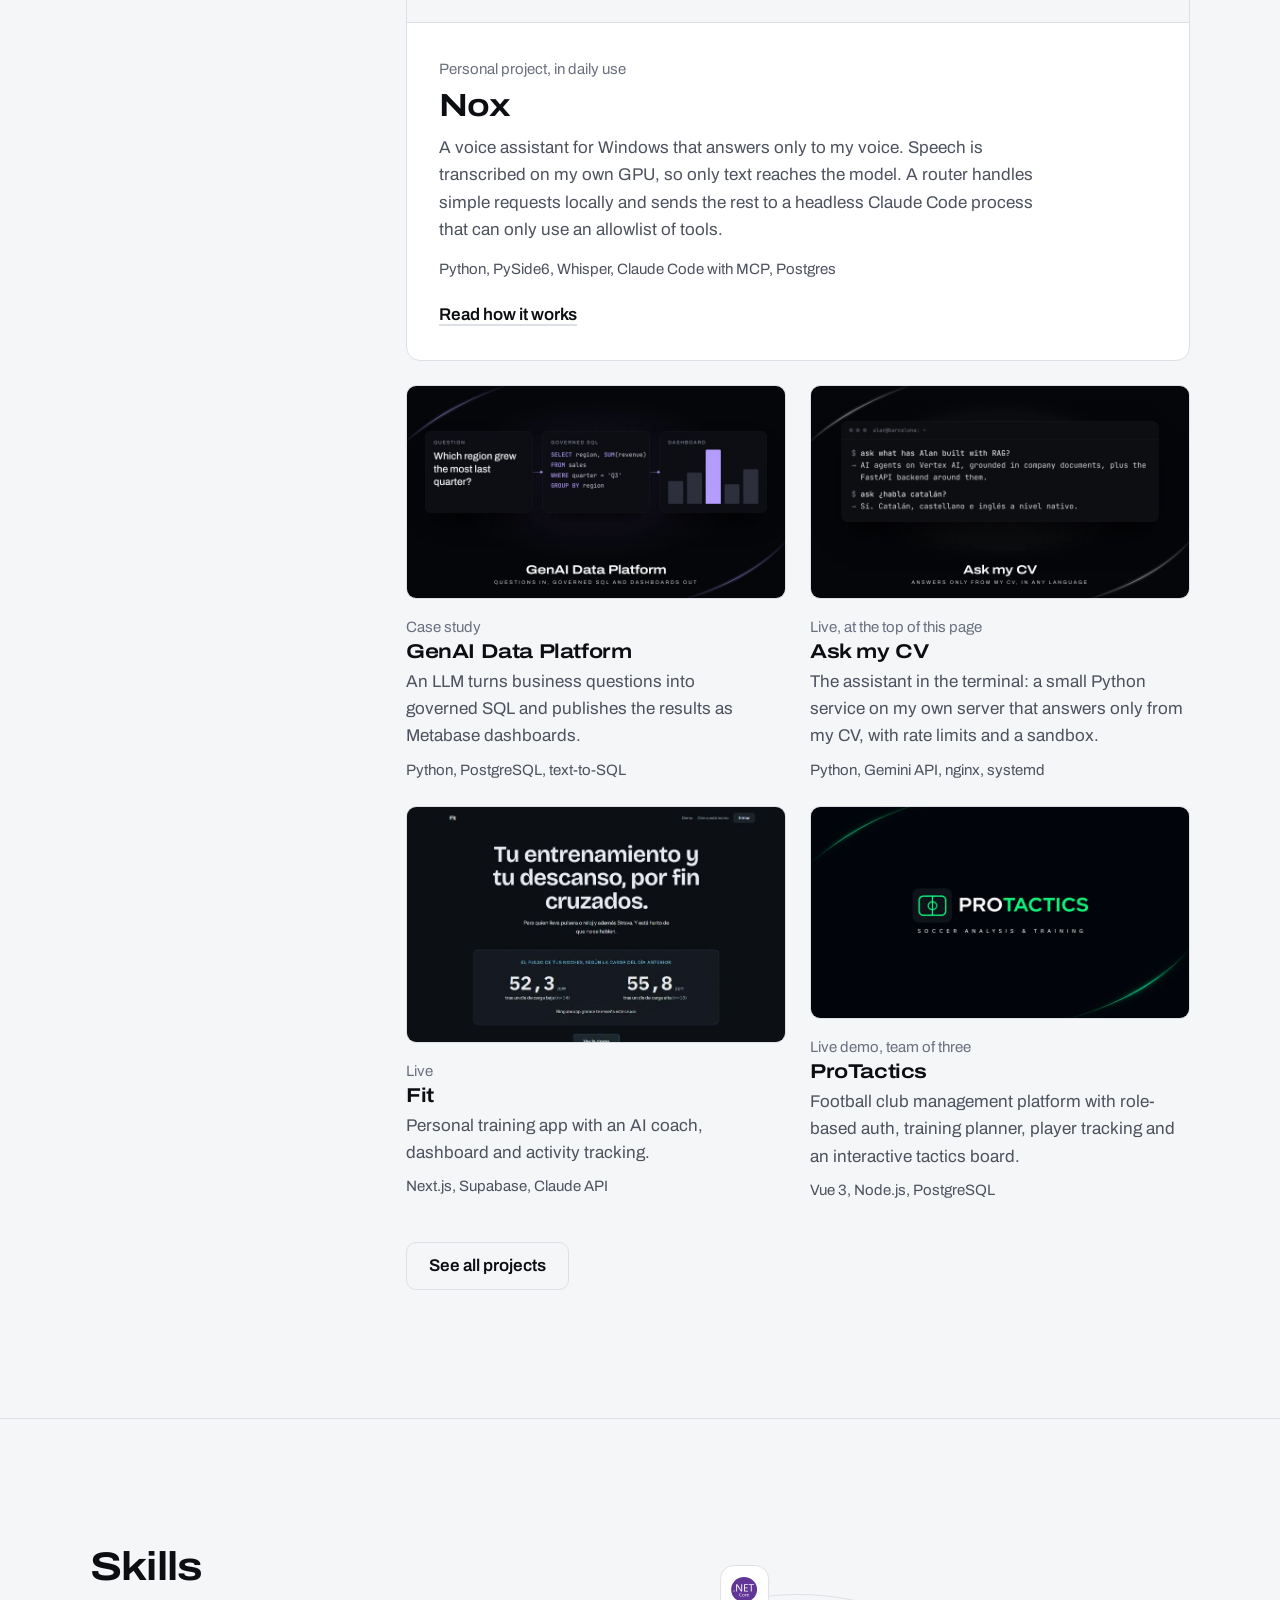
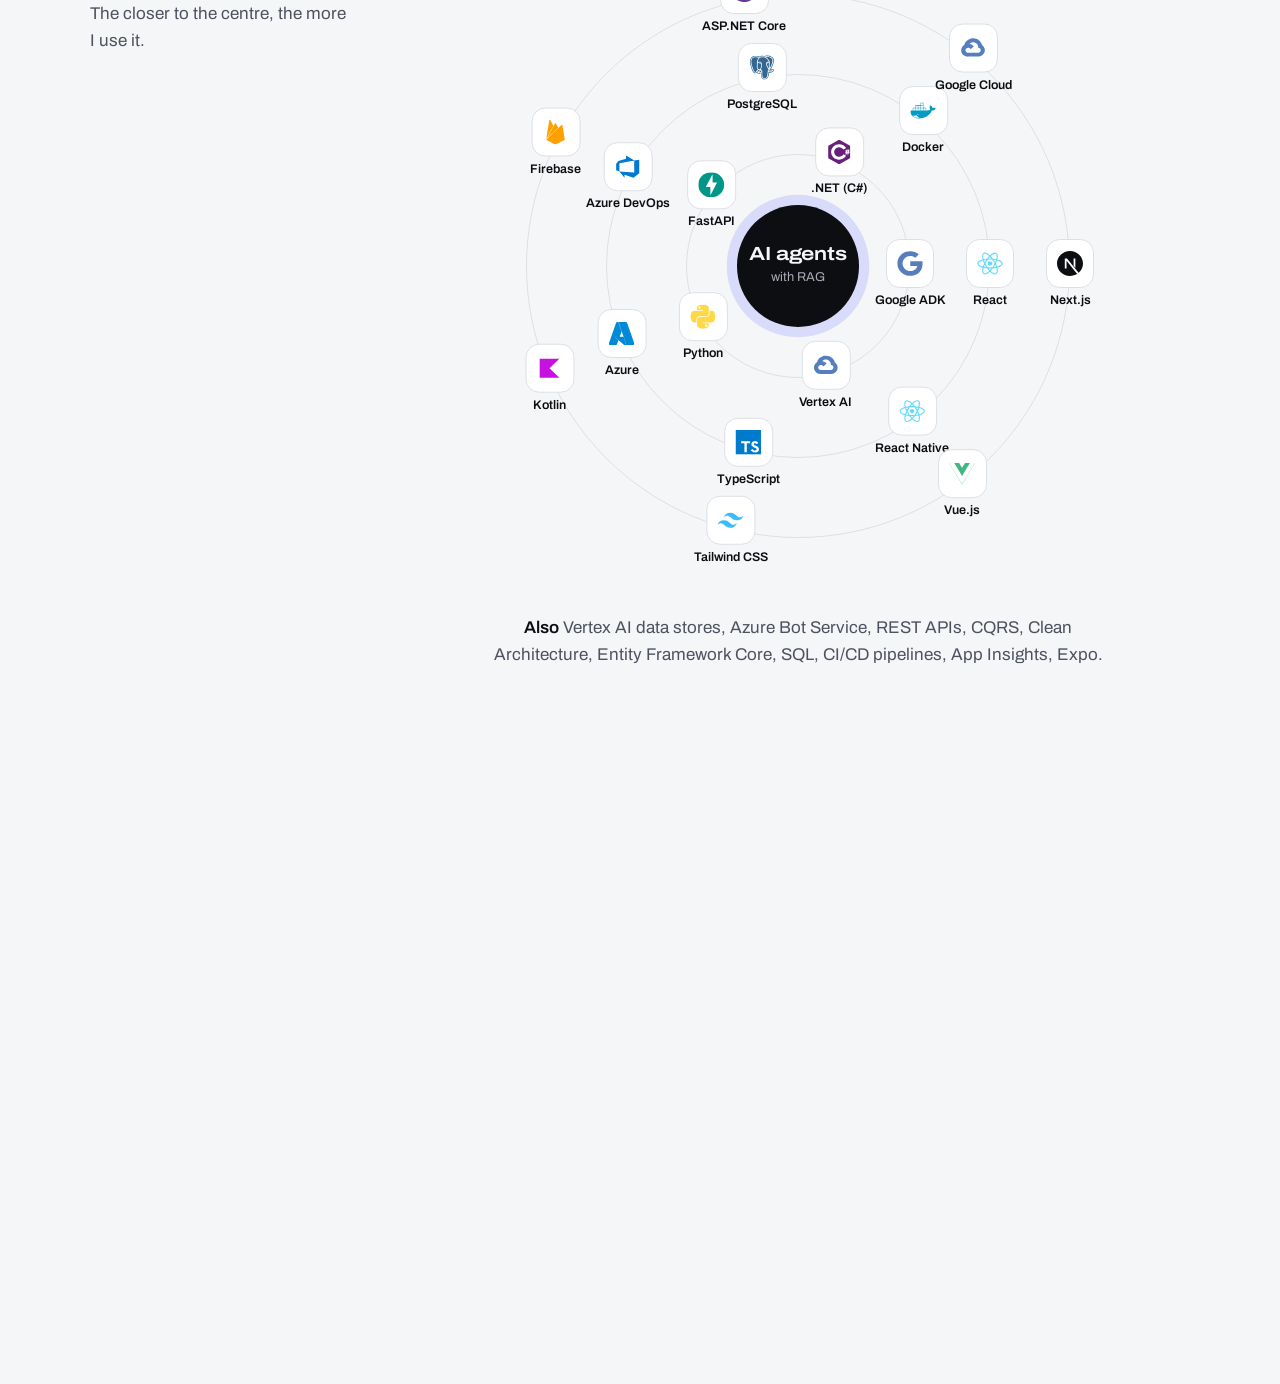
==== commit 4d73e018: "feat: project terminals, new CV and share image; remove unused assets" ====
--- a/index.html
+++ b/index.html
@@ -28,7 +28,7 @@
     <meta property="og:url"         content="https://alanteixido.dev/" />
     <meta property="og:title"       content="Alan Teixidó | Fullstack & AI Engineer — Agents, APIs & Mobile Apps" />
     <meta property="og:description" content="Fullstack & AI Engineer building AI agents (Google ADK, Vertex AI, RAG), .NET and Python APIs, and React Native apps. Based in Barcelona, Spain." />
-    <meta property="og:image"       content="https://alanteixido.dev/images/og-image.jpg?v=0ed82fd3" />
+    <meta property="og:image"       content="https://alanteixido.dev/images/og-image.jpg?v=93b7739f" />
     <meta property="og:image:width"  content="1200" />
     <meta property="og:image:height" content="630" />
     <meta property="og:image:alt"    content="Alan Teixidó — Fullstack & AI Engineer" />
@@ -37,7 +37,7 @@
     <meta name="twitter:card"        content="summary_large_image" />
     <meta name="twitter:title"       content="Alan Teixidó | Fullstack & AI Engineer — Agents, APIs & Mobile Apps" />
     <meta name="twitter:description" content="Fullstack & AI Engineer building AI agents (Google ADK, Vertex AI, RAG), .NET and Python APIs, and React Native apps. Based in Barcelona, Spain." />
-    <meta name="twitter:image"       content="https://alanteixido.dev/images/og-image.jpg?v=0ed82fd3" />
+    <meta name="twitter:image"       content="https://alanteixido.dev/images/og-image.jpg?v=93b7739f" />
 
     <link rel="icon" type="image/svg+xml" href="favicon.svg?v=673fcd8c" />
 
@@ -47,7 +47,7 @@
     <link rel="preload" href="fonts/jetbrains-mono-v24-latin.woff2?v=4d09cda4" as="font" type="font/woff2" crossorigin />
 
     <link rel="stylesheet" href="icons.css?v=d8136626" />
-    <link rel="stylesheet" href="style.css?v=f21e2c61" />
+    <link rel="stylesheet" href="style.css?v=b1000a3c" />
 
     <meta name="theme-color" content="#f5f6f8" />
 
@@ -241,7 +241,7 @@
                 <li><b>API</b><span>FastAPI</span></li>
                 <li><b>Teams</b><span>Azure Bot Service</span></li>
               </ol>
-              <details class="role-more">
+              <details class="cli">
                 <summary><span class="cmd">git log --graph</span></summary>
                 <div class="tlog">
                   <ol class="commits">
@@ -283,7 +283,7 @@
                 <li><b>Legacy refactors</b><span>Clean Code</span></li>
                 <li><b>Scrum team</b><span>cross-functional</span></li>
               </ul>
-              <details class="role-more">
+              <details class="cli">
                 <summary><span class="cmd">git log --graph</span></summary>
                 <div class="tlog">
                   <ol class="commits">
@@ -301,7 +301,8 @@
               </details>
             </article>
 
-            <article class="panel" id="xp-sjas" aria-labelledby="xt-sjas">
+            <article class="panel panel--split" id="xp-sjas" aria-labelledby="xt-sjas">
+              <div>
               <header class="role-head">
                 <div>
                   <h3>Camp Counselor</h3>
@@ -310,10 +311,18 @@
                 </div>
               </header>
               <p class="role-sum role-sum--lead">Led international groups in outdoor and team activities.</p>
+              </div>
+              <ul class="stages stages--two">
+                <li><b>International groups</b></li>
+                <li><b>Outdoor activities</b></li>
+                <li><b>Team activities</b></li>
+              </ul>
             </article>
 
-            <article class="panel" id="xp-camper" aria-labelledby="xt-camper">
+            <article class="panel panel--split" id="xp-camper" aria-labelledby="xt-camper">
+              <div>
               <header class="role-head">
+                <span class="role-logo"><img src="images/logo_camper.webp?v=48087310" alt="" loading="lazy" decoding="async" /></span>
                 <div>
                   <h3>Sales Representative &amp; Web Developer</h3>
                   <p class="role-org">CamperXpress, Barcelona.</p>
@@ -321,10 +330,18 @@
                 </div>
               </header>
               <p class="role-sum role-sum--lead">Sales and client support, and built and maintained the company website.</p>
+              </div>
+              <ul class="stages stages--two">
+                <li><b>Sales</b></li>
+                <li><b>Client support</b></li>
+                <li><b>Company website</b></li>
+              </ul>
             </article>
 
-            <article class="panel" id="xp-pista" aria-labelledby="xt-pista">
+            <article class="panel panel--split" id="xp-pista" aria-labelledby="xt-pista">
+              <div>
               <header class="role-head">
+                <span class="role-logo"><img src="images/logo_pistazero.webp?v=5b0f1dd9" alt="" loading="lazy" decoding="async" /></span>
                 <div>
                   <h3>Hardware Technician</h3>
                   <p class="role-org">Pista Cero Informática, Barcelona.</p>
@@ -332,6 +349,13 @@
                 </div>
               </header>
               <p class="role-sum role-sum--lead">Assembled, repaired and upgraded computers, and supported server maintenance.</p>
+              </div>
+              <ul class="stages stages--two">
+                <li><b>Assembly</b></li>
+                <li><b>Repairs</b></li>
+                <li><b>Upgrades</b></li>
+                <li><b>Server maintenance</b></li>
+              </ul>
             </article>
           </div>
         </div>
@@ -501,23 +525,10 @@
       <video src="/video/cv-30s.mp4" poster="images/cv-video-poster.webp?v=5e0f5fea" controls playsinline preload="none"></video>
     </dialog>
 
-    <!-- Side panel that shows the long version of a job or a project.
-         main.js fills it from the <details> that was opened. -->
-    <dialog class="sheet" id="sheet" aria-labelledby="sheetTitle">
-      <header class="sheet-head">
-        <div>
-          <p class="sheet-kicker" id="sheetKicker"></p>
-          <h2 id="sheetTitle"></h2>
-          <p class="sheet-when" id="sheetWhen"></p>
-        </div>
-        <button type="button" class="sheet-close" aria-label="Close">&times;</button>
-      </header>
-      <div class="sheet-body" id="sheetBody"></div>
-    </dialog>
 
     <div id="clipboard-toast" role="status" aria-live="polite"></div>
 
-    <script src="main.js?v=fbfb10c9" defer></script>
+    <script src="main.js?v=9bfe11de" defer></script>
     <script src="terminal.js?v=d3335f7f" defer></script>
     <script src="cloud.js?v=d596a4ea" defer></script>
   </body>
--- a/style.css
+++ b/style.css
@@ -590,13 +590,15 @@
 .stages li { padding: 14px 16px; border: 1px solid var(--line); border-radius: 10px; background: var(--paper); }
 .stages b { display: block; font-size: 0.9375rem; font-weight: 600; }
 .stages span { display: block; margin-top: 2px; color: var(--slate); font-size: 0.8125rem; line-height: 1.35; }
+/* jobs with no logo to show still get their head on one line */
 @media (min-width: 560px) { .stages:not(.stages--two) { grid-template-columns: repeat(3, minmax(0, 1fr)); row-gap: 28px; } }
 
-/* The long version of a job is a small terminal at the foot of its panel:
-   a <details> whose summary is the window bar with the command, and whose
-   content is the output. The work reads as `git log --graph`: one commit
-   per thing built, joined by the branch line. main.js types the command. */
-.role-more {
+/* The long version of a job or a project is a small terminal: a <details>
+   whose summary is the window bar with the command, and whose content is
+   the output. A job reads as `git log --graph` (one commit per thing built,
+   joined by the branch line); a project as `cat README.md`. main.js types
+   the command before the output is let through. */
+.cli {
   border: 1px solid var(--term-line);
   border-radius: 12px;
   background: var(--term-bg);
@@ -606,8 +608,8 @@
   line-height: 1.6;
   box-shadow: 0 18px 40px -24px rgba(13, 14, 18, 0.55);
 }
-.panel--split .role-more { grid-column: 1 / -1; }
-.role-more summary {
+.panel--split .cli { grid-column: 1 / -1; }
+.cli summary {
   display: flex;
   align-items: center;
   gap: 10px;
@@ -616,9 +618,9 @@
   cursor: pointer;
   list-style: none;
 }
-.role-more summary::-webkit-details-marker { display: none; }
+.cli summary::-webkit-details-marker { display: none; }
 /* three window dots, drawn from one */
-.role-more summary::before {
+.cli summary::before {
   content: '';
   flex: none;
   width: 10px; height: 10px;
@@ -627,9 +629,9 @@
   background: #3a3d47;
   box-shadow: 16px 0 #3a3d47, 32px 0 #3a3d47;
 }
-.role-more summary::after { content: 'click to run'; margin-left: auto; color: var(--term-dim); transition: color 0.2s ease; }
-.role-more[open] summary::after { content: 'close'; }
-.role-more summary:hover::after { color: var(--term-hi); }
+.cli summary::after { content: 'click to run'; margin-left: auto; color: var(--term-dim); transition: color 0.2s ease; }
+.cli[open] summary::after { content: 'close'; }
+.cli summary:hover::after { color: var(--term-hi); }
 .cmd { color: var(--term-hi); }
 .cmd::before, .tlog-cmd::before, .tlog-end::before { content: '$ '; color: var(--term-dim); }
 .cmd::after, .tlog-end::after {
@@ -640,8 +642,8 @@
   vertical-align: -0.2em;
   background: var(--term-hi);
 }
-.role-more.is-run .cmd::after { display: none; }
-.xp.is-js .role-more[open]:not(.is-run) .tlog { display: none; }   /* nothing printed until the command is typed */
+.cli.is-run .cmd::after { display: none; }
+.cli.is-live[open]:not(.is-run) .tlog { display: none; }   /* nothing printed until the command is typed */
 .tlog { padding: 18px 18px 18px; border-top: 1px solid var(--term-line); }
 
 .commits li { position: relative; padding: 0 0 16px 28px; }
@@ -671,6 +673,10 @@
 .tstack { display: flex; flex-wrap: wrap; gap: 6px; margin-top: 10px; }
 .tstack li { padding: 1px 9px; border: 1px solid var(--term-line); border-radius: 6px; color: var(--term-text); font-size: 0.75rem; }
 .tlog-end { margin-top: 16px; }
+.readme { display: grid; gap: 10px; }
+.readme li { position: relative; padding-left: 20px; color: var(--term-text); }
+.readme li::before { content: '-'; position: absolute; left: 0; color: #9aa5ff; }
+.readme + .tlog-end { margin-top: 14px; }
 
 /* ─── 6. PROJECTS ──────────────────────────────────────────────── */
 
@@ -978,30 +984,7 @@
 .project-card-body > .stack { color: var(--slate); }
 .project-links { margin-top: 16px; display: flex; flex-wrap: wrap; gap: 8px 24px; font-weight: 500; }
 
-.project-card details { margin-top: 14px; }
-.project-card summary {
-  display: inline-flex;
-  align-items: center;
-  gap: 8px;
-  font-weight: 500;
-  cursor: pointer;
-  list-style: none;
-}
-.project-card summary::-webkit-details-marker { display: none; }
-.project-card summary::before {
-  content: '+';
-  display: inline-grid;
-  place-items: center;
-  width: 22px; height: 22px;
-  border: 1px solid var(--line);
-  border-radius: 50%;
-  font-weight: 400;
-  line-height: 1;
-  transition: border-color 0.2s ease;
-}
-.project-card details[open] summary::before { content: '\2212'; }
-.project-card summary:hover::before { border-color: var(--ink); }
-.project-card details p { margin-top: 12px; color: var(--graphite); font-size: 0.9688rem; max-width: 64ch; }
+.project-card .cli { margin-top: 18px; }
 
 @media (min-width: 760px) {
   .project-grid { grid-template-columns: repeat(2, minmax(0, 1fr)); }
@@ -1027,71 +1010,6 @@
 .project-group:first-child { margin-top: 0; }
 
 /* ─── 11. OVERLAYS ─────────────────────────────────────────────── */
-/* Side panel for the long version of a job or project */
-.sheet {
-  position: fixed;
-  inset: 0 0 0 auto;
-  width: min(720px, 100%);
-  max-width: none;
-  height: 100dvh;
-  max-height: none;
-  margin: 0;
-  padding: 0;
-  border: 0;
-  border-left: 1px solid #23263a;
-  background: #0a0b10;
-  color: var(--paper);
-  overflow-y: auto;
-  overscroll-behavior: contain;
-  scrollbar-width: thin;
-  scrollbar-color: #2c3044 transparent;
-}
-.sheet::backdrop { background: rgba(13, 14, 18, 0.5); -webkit-backdrop-filter: blur(8px); backdrop-filter: blur(8px); }
-
-/* The header is a small cover: glow, where it was, the title large */
-.sheet-head {
-  position: relative;
-  display: flex;
-  align-items: flex-end;
-  justify-content: space-between;
-  gap: 20px;
-  min-height: 230px;
-  padding: 40px 40px 32px;
-  background:
-    radial-gradient(520px 300px at 88% -10%, rgba(42, 59, 255, 0.6), transparent 68%),
-    radial-gradient(360px 220px at 8% 110%, rgba(42, 59, 255, 0.2), transparent 70%),
-    #0d0e14;
-  border-bottom: 1px solid #1c1f2e;
-}
-.sheet-kicker { color: #a7adc4; font-size: 0.9375rem; }
-.sheet-head h2 { margin-top: 8px; max-width: 16ch; font-size: clamp(1.75rem, 4vw, 2.5rem); font-stretch: 120%; letter-spacing: -0.03em; }
-.sheet-when { margin-top: 12px; color: #a7adc4; font-size: 0.9375rem; font-variant-numeric: tabular-nums; }
-.sheet-when:empty { display: none; }
-.sheet-close {
-  position: absolute;
-  top: 20px; right: 20px;
-  width: 42px; height: 42px;
-  border: 1px solid rgba(255, 255, 255, 0.2);
-  border-radius: 50%;
-  background: rgba(13, 14, 20, 0.5);
-  color: var(--paper);
-  font-size: 22px;
-  line-height: 1;
-  cursor: pointer;
-  transition: background 0.2s ease, rotate 0.3s var(--ease);
-}
-.sheet-close:hover { background: rgba(255, 255, 255, 0.16); rotate: 90deg; }
-.sheet :focus-visible { outline-color: var(--paper); }
-
-.sheet-body { padding: 8px 40px 56px; }
-.sheet-body > p:not(.stack) { margin-top: 28px; color: #c9cdda; font-size: 1.0625rem; line-height: 1.65; }
-.sheet-body .stack { margin-top: 10px; color: #c9cdda; font-size: 1rem; line-height: 1.6; }
-
-@media (max-width: 560px) {
-  .sheet-head { min-height: 190px; padding: 32px 22px 24px; }
-  .sheet-body { padding-inline: 22px; }
-}
-
 .cv-video {
   width: min(1100px, 92vw);
   margin: auto;
@@ -1189,8 +1107,6 @@
 @keyframes orbitIn  { from { opacity: 0; transform: scale(0.72) rotate(-24deg); } }
 @keyframes spin     { to   { transform: rotate(360deg); } }
 @keyframes unspin   { to   { transform: rotate(-360deg); } }
-@keyframes sheetIn  { from { transform: translateX(100%); } }
-@keyframes fadeIn   { from { opacity: 0; } }
 @keyframes drift    { from { transform: translateX(-4%); } to { transform: translateX(10%); } }
 @keyframes print    { from { opacity: 0; } }
 @keyframes caret    { 50% { opacity: 0; } }
@@ -1242,17 +1158,12 @@
   .xp.is-js .panel > * { animation: introUp 0.5s var(--ease) both; }
   .xp.is-js .panel > :nth-child(2) { animation-delay: 0.08s; }
   /* The terminal prints its output line by line, and the cursor blinks */
-  .role-more[open] :is(.commits li, .tlog-cmd, .tstack, .tlog-end) { animation: print 0.01s steps(1) both; animation-delay: calc(var(--n, 0) * 0.13s); }
-  .commits li:nth-child(2) { --n: 1; } .commits li:nth-child(3) { --n: 2; } .commits li:nth-child(4) { --n: 3; }
-  .commits li:nth-child(5) { --n: 4; } .commits li:nth-child(6) { --n: 5; }
-  .tlog-cmd { --n: 7; } .tstack { --n: 8; } .tlog-end { --n: 9.5; }
+  .cli[open] :is(.tlog li, .tlog-cmd, .tlog-end) { animation: print 0.01s steps(1) both; animation-delay: calc(var(--n, 0) * 0.13s); }
+  .tlog li:nth-child(2) { --n: 1; } .tlog li:nth-child(3) { --n: 2; } .tlog li:nth-child(4) { --n: 3; }
+  .tlog li:nth-child(5) { --n: 4; } .tlog li:nth-child(6) { --n: 5; } .tlog li:nth-child(7) { --n: 6; }
+  .tlog li:nth-child(n + 8) { --n: 7; }
+  .tlog-cmd { --n: 7; } .tstack li { --n: 8; } .tlog-end { --n: 9.5; }
   .cmd::after, .tlog-end::after { animation: caret 1.1s steps(1) infinite; }
-
-  /* The side panel slides in from the right; its notes follow one by one */
-  .sheet[open] { animation: sheetIn 0.45s var(--ease); }
-  .sheet[open]::backdrop { animation: fadeIn 0.3s ease; }
-  .sheet[open] .sheet-body > * { animation: introUp 0.5s var(--ease) 0.12s both; }
-  .sheet[open] .sheet-head > div > * { animation: introUp 0.6s var(--ease) 0.1s both; }
 
 
   /* Nox blinks now and then */
